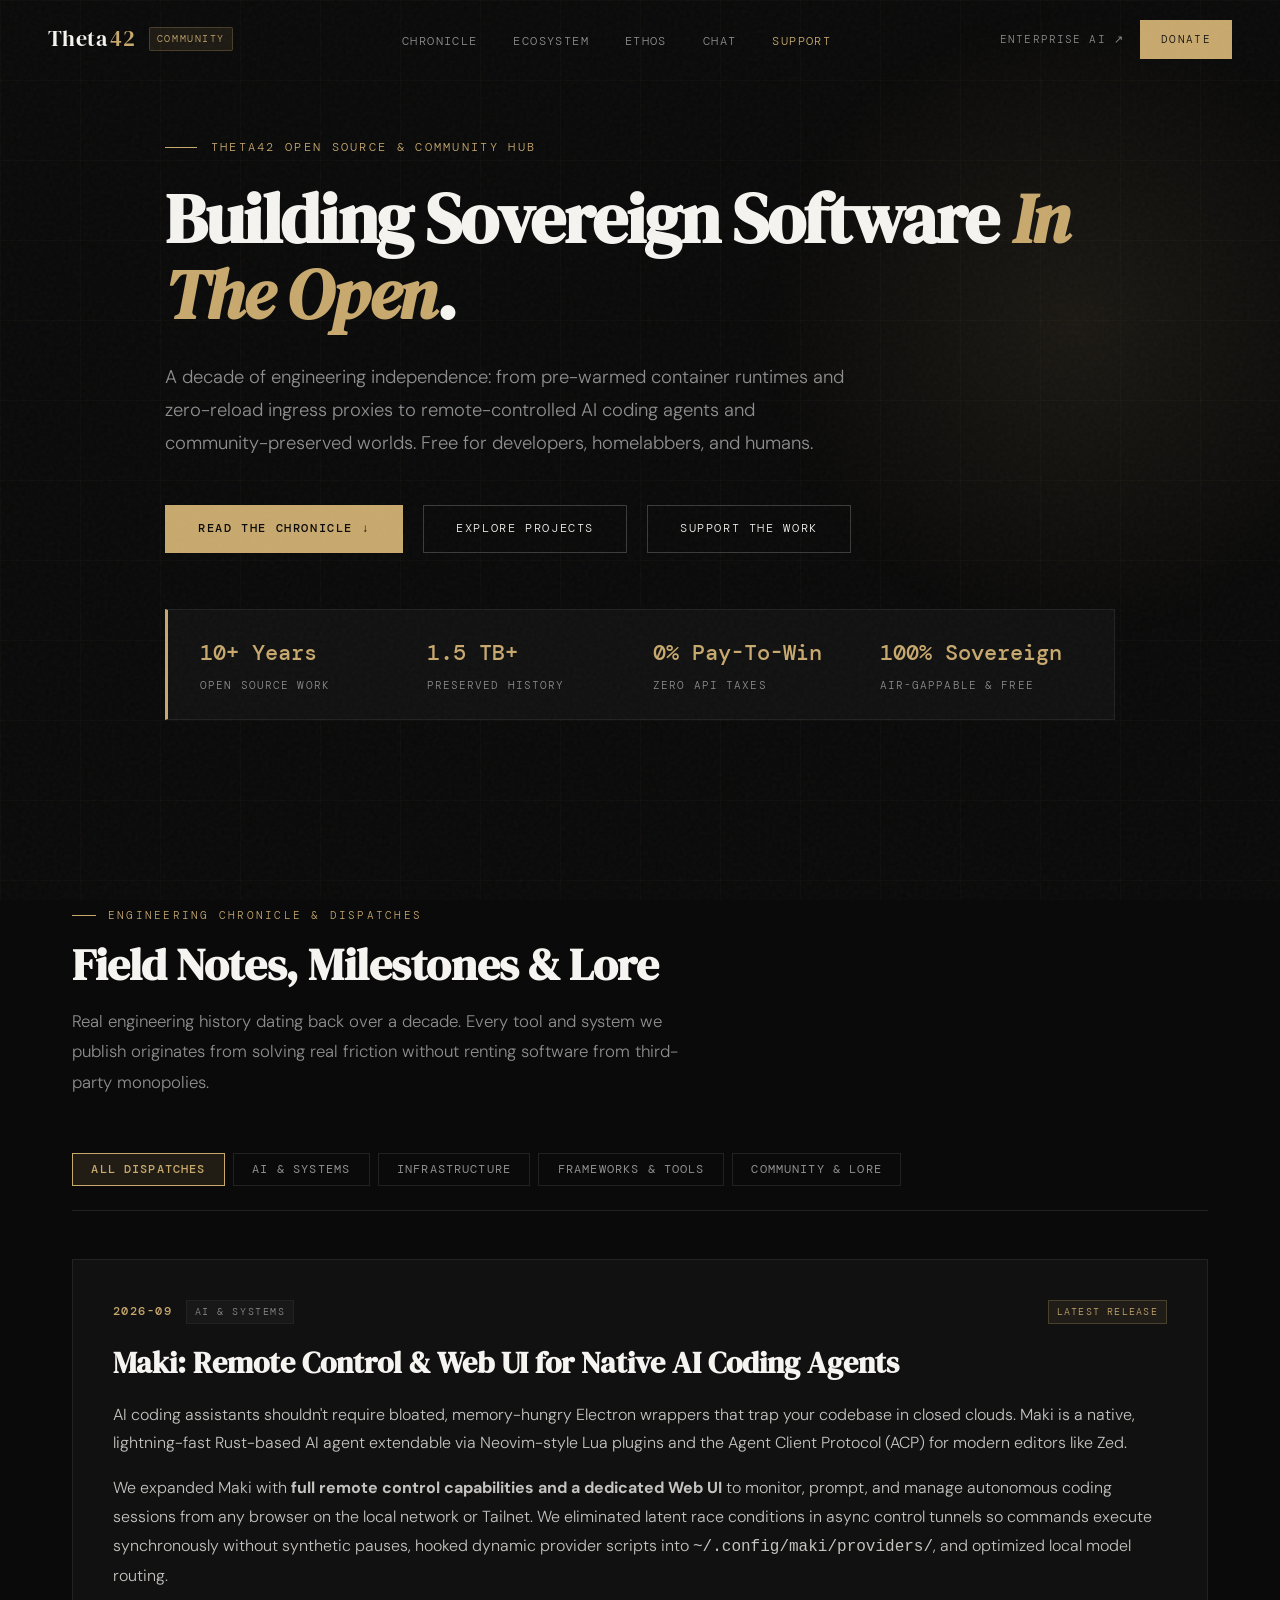
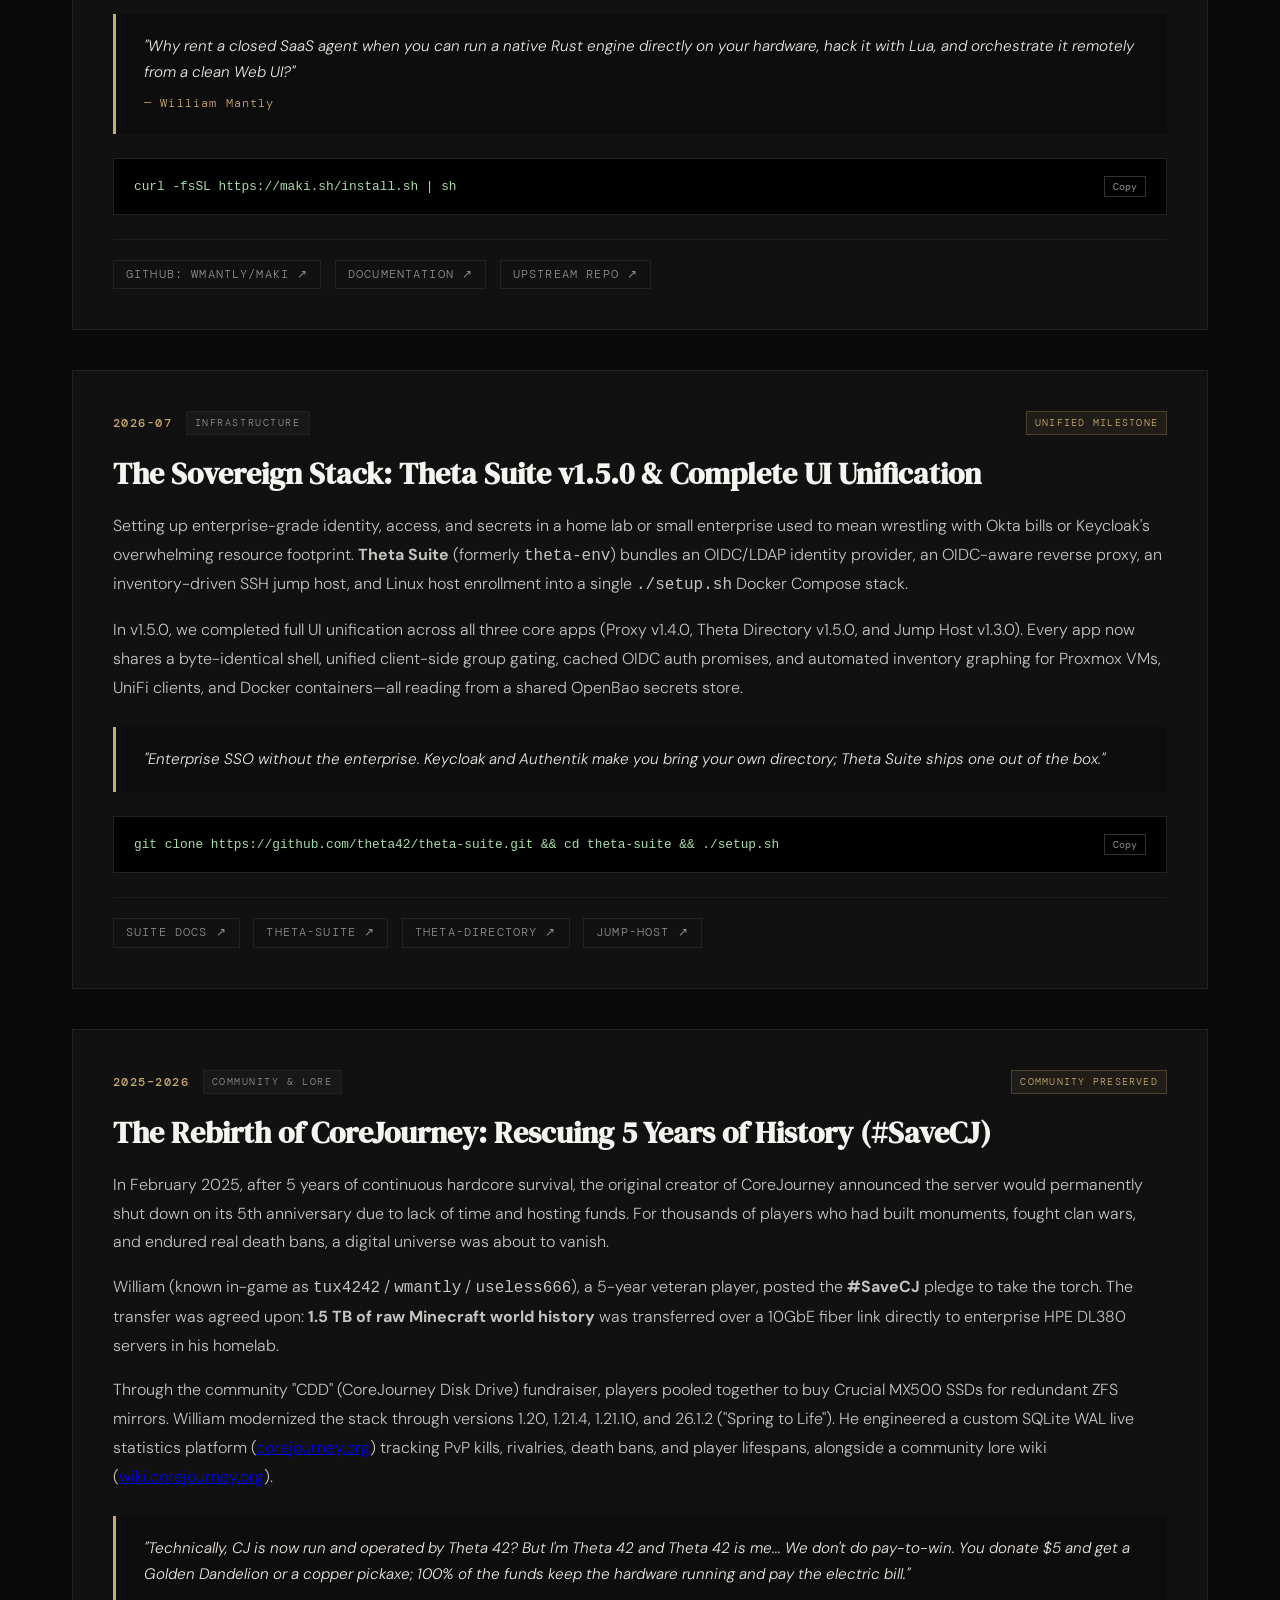
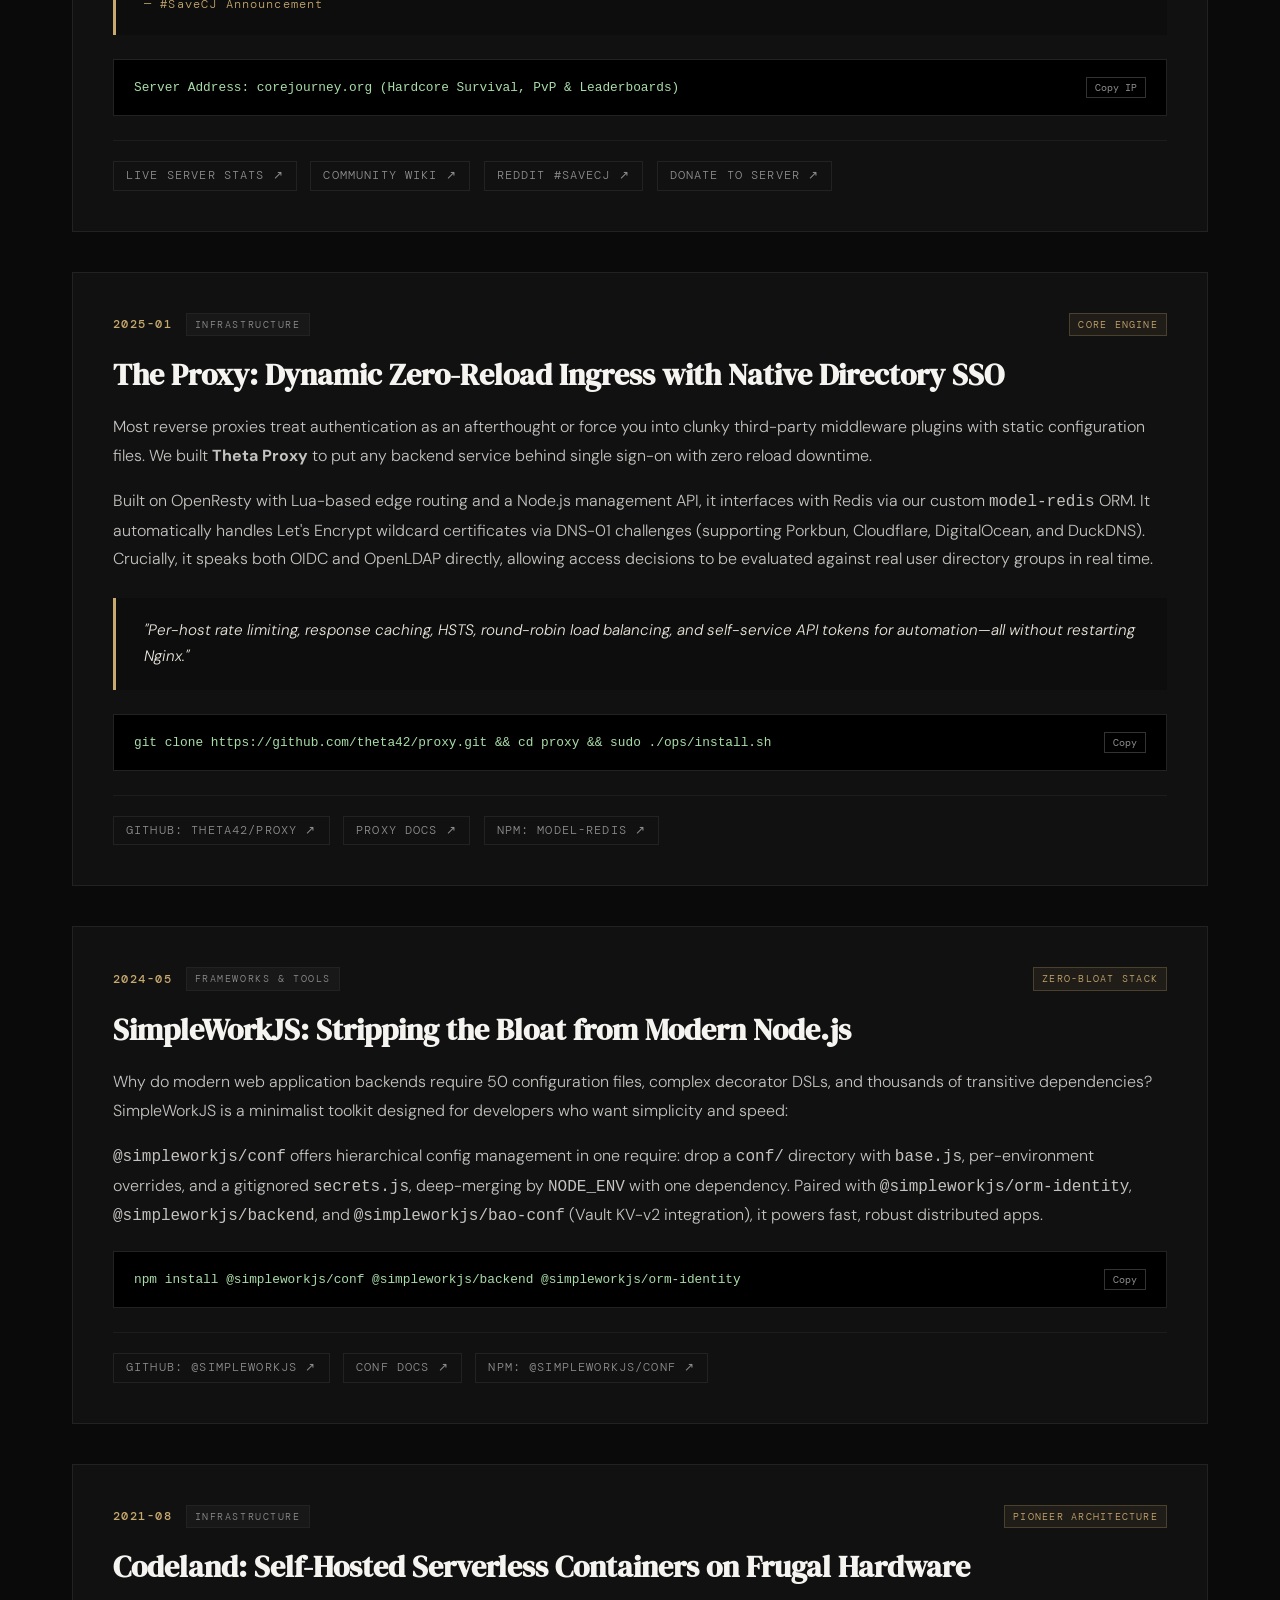
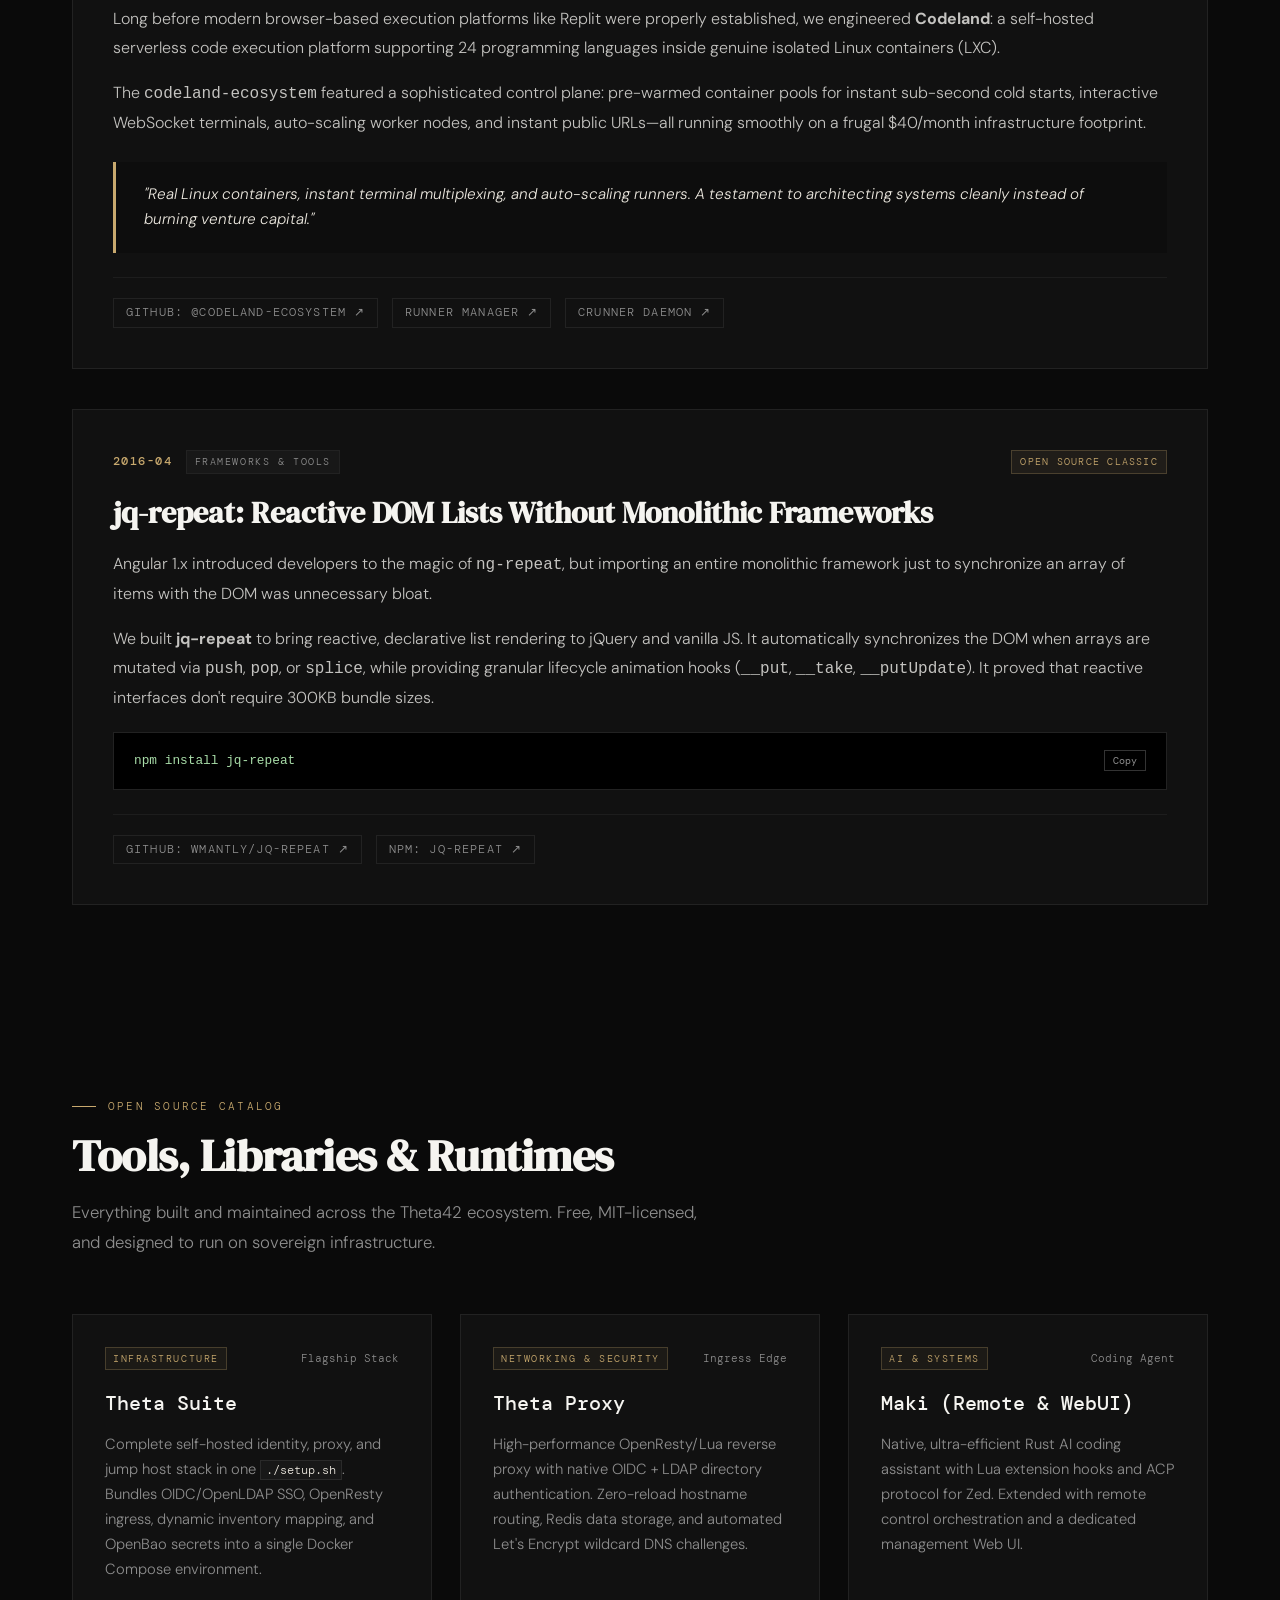
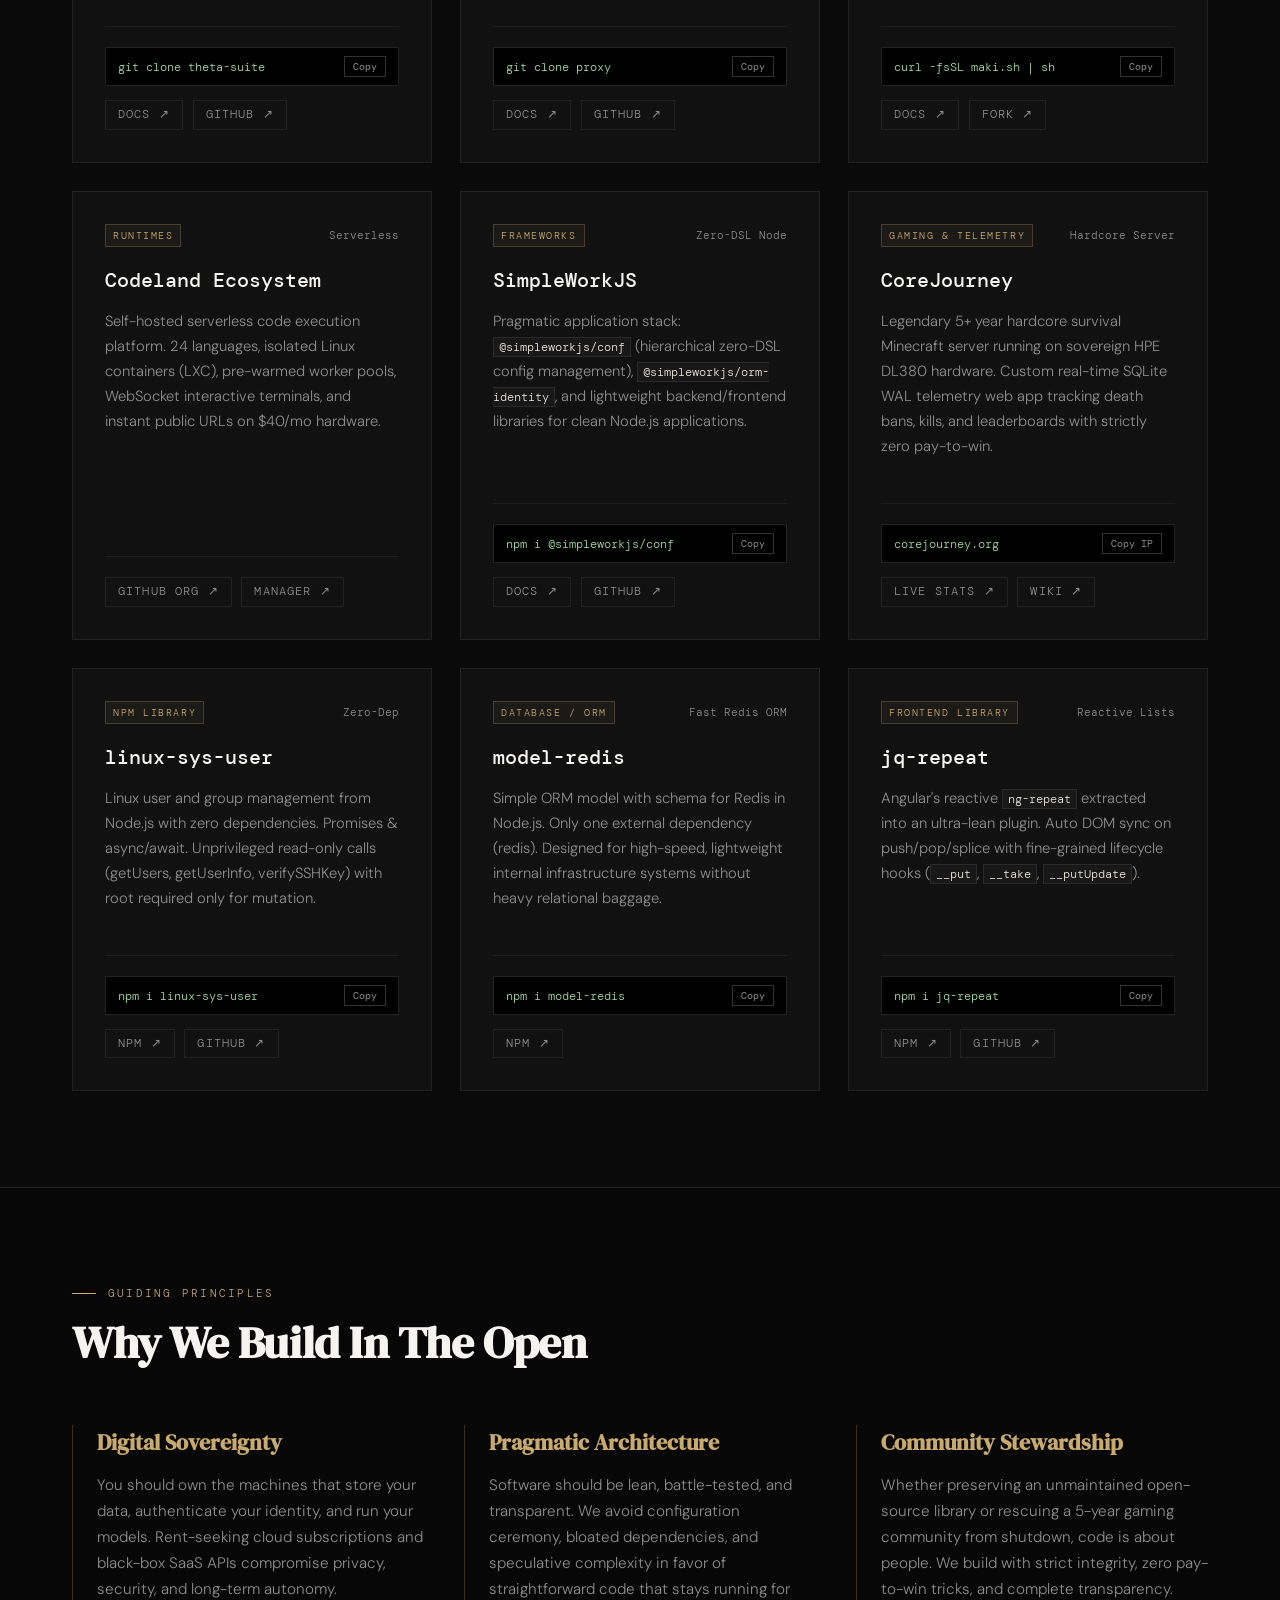
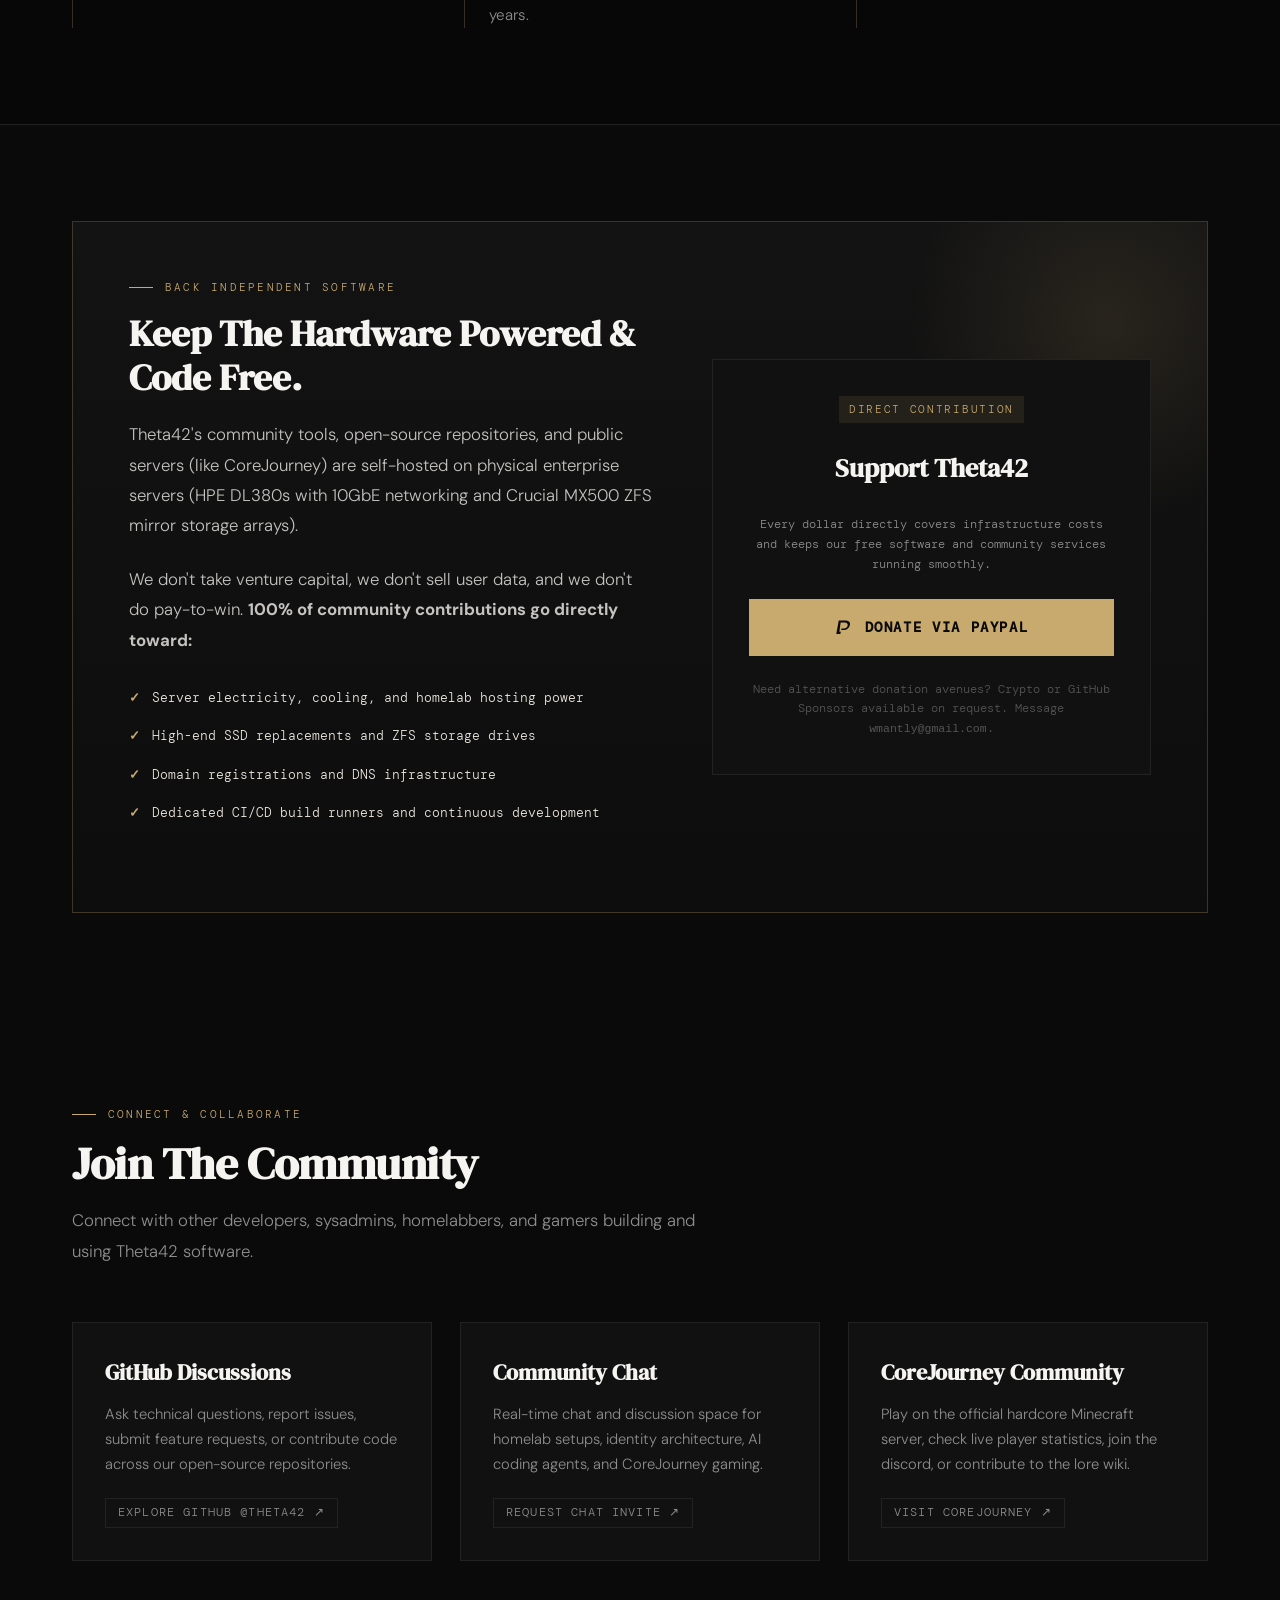
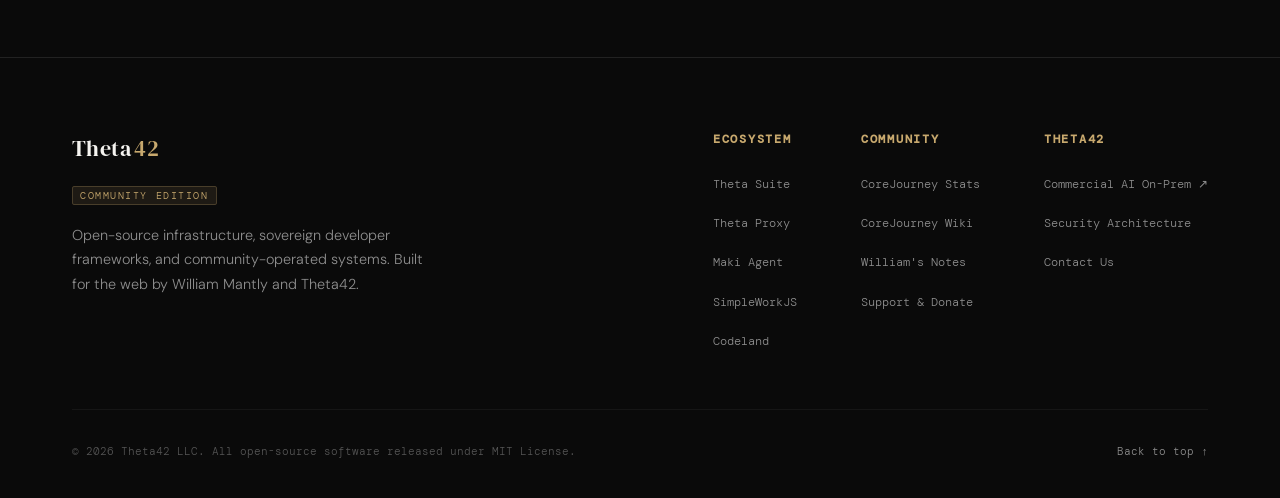
==== index.html @ de5cbc38 "feat: add analytics tracking script" ====
<!DOCTYPE html>
<html lang="en">
<head>
  <meta charset="UTF-8">
  <meta name="viewport" content="width=device-width, initial-scale=1.0">
  <title>Theta42 Community — Open Source, Free Software & Chronicle</title>
  <meta name="description" content="Theta42 community hub, open-source software showcase, engineering chronicle, and free tools. Explore Maki, Theta Suite, Proxy, SimpleWorkJS, Codeland, and CoreJourney.">
  
  <!-- Open Graph -->
  <meta property="og:type" content="website">
  <meta property="og:site_name" content="Theta42 Community">
  <meta property="og:title" content="Theta42 Community — Sovereign Software in the Open">
  <meta property="og:description" content="A decade of engineering independence: from pre-warmed container runtimes and zero-reload ingress proxies to remote-controlled AI coding agents and community-preserved worlds.">
  <meta property="og:url" content="https://community.theta42.com/">
  <meta property="og:image" content="https://theta42.com/og-image.png">

  <!-- Twitter -->
  <meta name="twitter:card" content="summary_large_image">
  <meta name="twitter:title" content="Theta42 Community — Sovereign Software in the Open">
  <meta name="twitter:description" content="A decade of open-source tools, infrastructure releases, and community chronicles.">
  <meta name="twitter:image" content="https://theta42.com/og-image.png">

  <link rel="icon" type="image/svg+xml" href="favicon.svg">
  <link rel="stylesheet" href="style.css">
  <script defer src="https://tracking.718it.biz/script.js" data-website-id="3a2d8bc3-c177-4af6-aa85-5c65c37516a3"></script>
</head>
<body>
  <div class="grid-bg"></div>

  <!-- NAVIGATION -->
  <nav>
    <a href="#" class="nav-brand-wrap">
      <div class="nav-logo">Theta<span>42</span></div>
      <span class="nav-badge">Community</span>
    </a>

    <ul class="nav-links">
      <li><a href="#chronicle">Chronicle</a></li>
      <li><a href="#projects">Ecosystem</a></li>
      <li><a href="#ethos">Ethos</a></li>
      <li><a href="#community">Chat</a></li>
      <li><a href="#donate" class="active">Support</a></li>
    </ul>

    <div class="nav-actions">
      <a href="https://theta42.com/" target="_blank" rel="noopener" class="nav-external">
        Enterprise AI ↗
      </a>
      <a href="#donate" class="nav-cta">Donate</a>
    </div>

    <button class="mobile-toggle" aria-label="Toggle navigation">
      <svg width="24" height="24" viewBox="0 0 24 24" fill="none" stroke="currentColor" stroke-width="2">
        <line x1="3" y1="12" x2="21" y2="12"></line>
        <line x1="3" y1="6" x2="21" y2="6"></line>
        <line x1="3" y1="18" x2="21" y2="18"></line>
      </svg>
    </button>
  </nav>

  <!-- HERO SECTION -->
  <header id="hero">
    <div class="hero-glow"></div>
    <div class="container">
      <div class="hero-eyebrow">Theta42 Open Source & Community Hub</div>
      <h1>Building Sovereign Software <em>In The Open</em>.</h1>
      <p class="hero-sub">
        A decade of engineering independence: from pre-warmed container runtimes and zero-reload ingress proxies to remote-controlled AI coding agents and community-preserved worlds. Free for developers, homelabbers, and humans.
      </p>

      <div class="btn-group">
        <a href="#chronicle" class="btn btn-primary">Read The Chronicle ↓</a>
        <a href="#projects" class="btn btn-ghost">Explore Projects</a>
        <a href="#donate" class="btn btn-ghost">Support The Work</a>
      </div>

      <div class="stats-strip">
        <div class="stat-item">
          <div class="stat-num">10+ Years</div>
          <div class="stat-label">Open Source Work</div>
        </div>
        <div class="stat-item">
          <div class="stat-num">1.5 TB+</div>
          <div class="stat-label">Preserved History</div>
        </div>
        <div class="stat-item">
          <div class="stat-num">0% Pay-To-Win</div>
          <div class="stat-label">Zero API Taxes</div>
        </div>
        <div class="stat-item">
          <div class="stat-num">100% Sovereign</div>
          <div class="stat-label">Air-Gappable & Free</div>
        </div>
      </div>
    </div>
  </header>

  <!-- THE CHRONICLE / MINI BLOG -->
  <section id="chronicle">
    <div class="container">
      <div class="section-header">
        <div class="section-eyebrow">Engineering Chronicle & Dispatches</div>
        <h2>Field Notes, Milestones & Lore</h2>
        <p class="section-desc">
          Real engineering history dating back over a decade. Every tool and system we publish originates from solving real friction without renting software from third-party monopolies.
        </p>
      </div>

      <!-- Filter Bar -->
      <div class="filter-bar">
        <button class="filter-btn active" data-filter="all">All Dispatches</button>
        <button class="filter-btn" data-filter="ai">AI & Systems</button>
        <button class="filter-btn" data-filter="infra">Infrastructure</button>
        <button class="filter-btn" data-filter="frameworks">Frameworks & Tools</button>
        <button class="filter-btn" data-filter="community">Community & Lore</button>
      </div>

      <!-- Chronicle Stream -->
      <div class="chronicle-stream">

        <!-- 2026: Maki Remote Control & Web UI -->
        <article class="chronicle-card" data-category="ai">
          <div class="chronicle-meta">
            <div class="chronicle-date-wrap">
              <span class="chronicle-date">2026-09</span>
              <span class="chronicle-category">AI & Systems</span>
            </div>
            <span class="chronicle-badge">Latest Release</span>
          </div>
          <h3 class="chronicle-title">
            <a href="https://github.com/wmantly/maki" target="_blank" rel="noopener">
              Maki: Remote Control & Web UI for Native AI Coding Agents
            </a>
          </h3>
          <div class="chronicle-body">
            <p>
              AI coding assistants shouldn't require bloated, memory-hungry Electron wrappers that trap your codebase in closed clouds. Maki is a native, lightning-fast Rust-based AI agent extendable via Neovim-style Lua plugins and the Agent Client Protocol (ACP) for modern editors like Zed.
            </p>
            <p>
              We expanded Maki with <strong>full remote control capabilities and a dedicated Web UI</strong> to monitor, prompt, and manage autonomous coding sessions from any browser on the local network or Tailnet. We eliminated latent race conditions in async control tunnels so commands execute synchronously without synthetic pauses, hooked dynamic provider scripts into <code>~/.config/maki/providers/</code>, and optimized local model routing.
            </p>
            <div class="chronicle-quote">
              "Why rent a closed SaaS agent when you can run a native Rust engine directly on your hardware, hack it with Lua, and orchestrate it remotely from a clean Web UI?"
              <span class="chronicle-quote-author">— William Mantly</span>
            </div>
            <div class="chronicle-code">
              <code>curl -fsSL https://maki.sh/install.sh | sh</code>
              <button class="copy-btn" data-copy="curl -fsSL https://maki.sh/install.sh | sh">Copy</button>
            </div>
          </div>
          <div class="chronicle-links">
            <a href="https://github.com/wmantly/maki" target="_blank" rel="noopener" class="link-tag">GitHub: wmantly/maki ↗</a>
            <a href="https://maki.sh/docs" target="_blank" rel="noopener" class="link-tag">Documentation ↗</a>
            <a href="https://github.com/tontinton/maki" target="_blank" rel="noopener" class="link-tag">Upstream Repo ↗</a>
          </div>
        </article>

        <!-- 2026: Theta Suite v1.5.0 & UI Unification -->
        <article class="chronicle-card" data-category="infra">
          <div class="chronicle-meta">
            <div class="chronicle-date-wrap">
              <span class="chronicle-date">2026-07</span>
              <span class="chronicle-category">Infrastructure</span>
            </div>
            <span class="chronicle-badge">Unified Milestone</span>
          </div>
          <h3 class="chronicle-title">
            <a href="https://theta42.github.io/theta-suite/" target="_blank" rel="noopener">
              The Sovereign Stack: Theta Suite v1.5.0 & Complete UI Unification
            </a>
          </h3>
          <div class="chronicle-body">
            <p>
              Setting up enterprise-grade identity, access, and secrets in a home lab or small enterprise used to mean wrestling with Okta bills or Keycloak's overwhelming resource footprint. <strong>Theta Suite</strong> (formerly <code>theta-env</code>) bundles an OIDC/LDAP identity provider, an OIDC-aware reverse proxy, an inventory-driven SSH jump host, and Linux host enrollment into a single <code>./setup.sh</code> Docker Compose stack.
            </p>
            <p>
              In v1.5.0, we completed full UI unification across all three core apps (Proxy v1.4.0, Theta Directory v1.5.0, and Jump Host v1.3.0). Every app now shares a byte-identical shell, unified client-side group gating, cached OIDC auth promises, and automated inventory graphing for Proxmox VMs, UniFi clients, and Docker containers—all reading from a shared OpenBao secrets store.
            </p>
            <div class="chronicle-quote">
              "Enterprise SSO without the enterprise. Keycloak and Authentik make you bring your own directory; Theta Suite ships one out of the box."
            </div>
            <div class="chronicle-code">
              <code>git clone https://github.com/theta42/theta-suite.git &amp;&amp; cd theta-suite &amp;&amp; ./setup.sh</code>
              <button class="copy-btn" data-copy="git clone https://github.com/theta42/theta-suite.git && cd theta-suite && ./setup.sh">Copy</button>
            </div>
          </div>
          <div class="chronicle-links">
            <a href="https://theta42.github.io/theta-suite/" target="_blank" rel="noopener" class="link-tag">Suite Docs ↗</a>
            <a href="https://github.com/theta42/theta-suite" target="_blank" rel="noopener" class="link-tag">theta-suite ↗</a>
            <a href="https://github.com/theta42/theta-directory" target="_blank" rel="noopener" class="link-tag">theta-directory ↗</a>
            <a href="https://github.com/theta42/jump-host" target="_blank" rel="noopener" class="link-tag">jump-host ↗</a>
          </div>
        </article>

        <!-- 2025: CoreJourney & #SaveCJ -->
        <article class="chronicle-card" data-category="community">
          <div class="chronicle-meta">
            <div class="chronicle-date-wrap">
              <span class="chronicle-date">2025–2026</span>
              <span class="chronicle-category">Community & Lore</span>
            </div>
            <span class="chronicle-badge">Community Preserved</span>
          </div>
          <h3 class="chronicle-title">
            <a href="https://corejourney.org" target="_blank" rel="noopener">
              The Rebirth of CoreJourney: Rescuing 5 Years of History (#SaveCJ)
            </a>
          </h3>
          <div class="chronicle-body">
            <p>
              In February 2025, after 5 years of continuous hardcore survival, the original creator of CoreJourney announced the server would permanently shut down on its 5th anniversary due to lack of time and hosting funds. For thousands of players who had built monuments, fought clan wars, and endured real death bans, a digital universe was about to vanish.
            </p>
            <p>
              William (known in-game as <code>tux4242</code> / <code>wmantly</code> / <code>useless666</code>), a 5-year veteran player, posted the <strong>#SaveCJ</strong> pledge to take the torch. The transfer was agreed upon: <strong>1.5 TB of raw Minecraft world history</strong> was transferred over a 10GbE fiber link directly to enterprise HPE DL380 servers in his homelab.
            </p>
            <p>
              Through the community "CDD" (CoreJourney Disk Drive) fundraiser, players pooled together to buy Crucial MX500 SSDs for redundant ZFS mirrors. William modernized the stack through versions 1.20, 1.21.4, 1.21.10, and 26.1.2 ("Spring to Life"). He engineered a custom SQLite WAL live statistics platform (<a href="https://corejourney.org" target="_blank" rel="noopener">corejourney.org</a>) tracking PvP kills, rivalries, death bans, and player lifespans, alongside a community lore wiki (<a href="https://wiki.corejourney.org" target="_blank" rel="noopener">wiki.corejourney.org</a>).
            </p>
            <div class="chronicle-quote">
              "Technically, CJ is now run and operated by Theta 42? But I'm Theta 42 and Theta 42 is me... We don't do pay-to-win. You donate $5 and get a Golden Dandelion or a copper pickaxe; 100% of the funds keep the hardware running and pay the electric bill."
              <span class="chronicle-quote-author">— #SaveCJ Announcement</span>
            </div>
            <div class="chronicle-code">
              <code>Server Address: corejourney.org (Hardcore Survival, PvP &amp; Leaderboards)</code>
              <button class="copy-btn" data-copy="corejourney.org">Copy IP</button>
            </div>
          </div>
          <div class="chronicle-links">
            <a href="https://corejourney.org" target="_blank" rel="noopener" class="link-tag">Live Server Stats ↗</a>
            <a href="https://wiki.corejourney.org" target="_blank" rel="noopener" class="link-tag">Community Wiki ↗</a>
            <a href="https://www.reddit.com/r/corejourney/comments/1iwcb8o/savecj/" target="_blank" rel="noopener" class="link-tag">Reddit #SaveCJ ↗</a>
            <a href="#donate" class="link-tag">Donate to Server ↗</a>
          </div>
        </article>

        <!-- 2025: The Proxy -->
        <article class="chronicle-card" data-category="infra">
          <div class="chronicle-meta">
            <div class="chronicle-date-wrap">
              <span class="chronicle-date">2025-01</span>
              <span class="chronicle-category">Infrastructure</span>
            </div>
            <span class="chronicle-badge">Core Engine</span>
          </div>
          <h3 class="chronicle-title">
            <a href="https://github.com/theta42/proxy" target="_blank" rel="noopener">
              The Proxy: Dynamic Zero-Reload Ingress with Native Directory SSO
            </a>
          </h3>
          <div class="chronicle-body">
            <p>
              Most reverse proxies treat authentication as an afterthought or force you into clunky third-party middleware plugins with static configuration files. We built <strong>Theta Proxy</strong> to put any backend service behind single sign-on with zero reload downtime.
            </p>
            <p>
              Built on OpenResty with Lua-based edge routing and a Node.js management API, it interfaces with Redis via our custom <code>model-redis</code> ORM. It automatically handles Let's Encrypt wildcard certificates via DNS-01 challenges (supporting Porkbun, Cloudflare, DigitalOcean, and DuckDNS). Crucially, it speaks both OIDC and OpenLDAP directly, allowing access decisions to be evaluated against real user directory groups in real time.
            </p>
            <div class="chronicle-quote">
              "Per-host rate limiting, response caching, HSTS, round-robin load balancing, and self-service API tokens for automation—all without restarting Nginx."
            </div>
            <div class="chronicle-code">
              <code>git clone https://github.com/theta42/proxy.git &amp;&amp; cd proxy &amp;&amp; sudo ./ops/install.sh</code>
              <button class="copy-btn" data-copy="git clone https://github.com/theta42/proxy.git && cd proxy && sudo ./ops/install.sh">Copy</button>
            </div>
          </div>
          <div class="chronicle-links">
            <a href="https://github.com/theta42/proxy" target="_blank" rel="noopener" class="link-tag">GitHub: theta42/proxy ↗</a>
            <a href="https://theta42.github.io/proxy/" target="_blank" rel="noopener" class="link-tag">Proxy Docs ↗</a>
            <a href="https://www.npmjs.com/package/model-redis" target="_blank" rel="noopener" class="link-tag">NPM: model-redis ↗</a>
          </div>
        </article>

        <!-- 2024: SimpleWorkJS -->
        <article class="chronicle-card" data-category="frameworks">
          <div class="chronicle-meta">
            <div class="chronicle-date-wrap">
              <span class="chronicle-date">2024-05</span>
              <span class="chronicle-category">Frameworks & Tools</span>
            </div>
            <span class="chronicle-badge">Zero-Bloat Stack</span>
          </div>
          <h3 class="chronicle-title">
            <a href="https://github.com/simpleworkjs" target="_blank" rel="noopener">
              SimpleWorkJS: Stripping the Bloat from Modern Node.js
            </a>
          </h3>
          <div class="chronicle-body">
            <p>
              Why do modern web application backends require 50 configuration files, complex decorator DSLs, and thousands of transitive dependencies? SimpleWorkJS is a minimalist toolkit designed for developers who want simplicity and speed:
            </p>
            <p>
              <code>@simpleworkjs/conf</code> offers hierarchical config management in one require: drop a <code>conf/</code> directory with <code>base.js</code>, per-environment overrides, and a gitignored <code>secrets.js</code>, deep-merging by <code>NODE_ENV</code> with one dependency. Paired with <code>@simpleworkjs/orm-identity</code>, <code>@simpleworkjs/backend</code>, and <code>@simpleworkjs/bao-conf</code> (Vault KV-v2 integration), it powers fast, robust distributed apps.
            </p>
            <div class="chronicle-code">
              <code>npm install @simpleworkjs/conf @simpleworkjs/backend @simpleworkjs/orm-identity</code>
              <button class="copy-btn" data-copy="npm install @simpleworkjs/conf @simpleworkjs/backend @simpleworkjs/orm-identity">Copy</button>
            </div>
          </div>
          <div class="chronicle-links">
            <a href="https://github.com/simpleworkjs" target="_blank" rel="noopener" class="link-tag">GitHub: @simpleworkjs ↗</a>
            <a href="https://simpleworkjs.github.io/conf/" target="_blank" rel="noopener" class="link-tag">Conf Docs ↗</a>
            <a href="https://www.npmjs.com/package/@simpleworkjs/conf" target="_blank" rel="noopener" class="link-tag">NPM: @simpleworkjs/conf ↗</a>
          </div>
        </article>

        <!-- 2021: Codeland Ecosystem -->
        <article class="chronicle-card" data-category="infra">
          <div class="chronicle-meta">
            <div class="chronicle-date-wrap">
              <span class="chronicle-date">2021-08</span>
              <span class="chronicle-category">Infrastructure</span>
            </div>
            <span class="chronicle-badge">Pioneer Architecture</span>
          </div>
          <h3 class="chronicle-title">
            <a href="https://github.com/codeland-ecosystem" target="_blank" rel="noopener">
              Codeland: Self-Hosted Serverless Containers on Frugal Hardware
            </a>
          </h3>
          <div class="chronicle-body">
            <p>
              Long before modern browser-based execution platforms like Replit were properly established, we engineered <strong>Codeland</strong>: a self-hosted serverless code execution platform supporting 24 programming languages inside genuine isolated Linux containers (LXC).
            </p>
            <p>
              The <code>codeland-ecosystem</code> featured a sophisticated control plane: pre-warmed container pools for instant sub-second cold starts, interactive WebSocket terminals, auto-scaling worker nodes, and instant public URLs—all running smoothly on a frugal $40/month infrastructure footprint.
            </p>
            <div class="chronicle-quote">
              "Real Linux containers, instant terminal multiplexing, and auto-scaling runners. A testament to architecting systems cleanly instead of burning venture capital."
            </div>
          </div>
          <div class="chronicle-links">
            <a href="https://github.com/codeland-ecosystem" target="_blank" rel="noopener" class="link-tag">GitHub: @codeland-ecosystem ↗</a>
            <a href="https://github.com/codeland-ecosystem/manager" target="_blank" rel="noopener" class="link-tag">Runner Manager ↗</a>
            <a href="https://github.com/codeland-ecosystem/crunner" target="_blank" rel="noopener" class="link-tag">CRunner Daemon ↗</a>
          </div>
        </article>

        <!-- 2016: jq-repeat -->
        <article class="chronicle-card" data-category="frameworks">
          <div class="chronicle-meta">
            <div class="chronicle-date-wrap">
              <span class="chronicle-date">2016-04</span>
              <span class="chronicle-category">Frameworks & Tools</span>
            </div>
            <span class="chronicle-badge">Open Source Classic</span>
          </div>
          <h3 class="chronicle-title">
            <a href="https://github.com/wmantly/jq-repeat" target="_blank" rel="noopener">
              jq-repeat: Reactive DOM Lists Without Monolithic Frameworks
            </a>
          </h3>
          <div class="chronicle-body">
            <p>
              Angular 1.x introduced developers to the magic of <code>ng-repeat</code>, but importing an entire monolithic framework just to synchronize an array of items with the DOM was unnecessary bloat.
            </p>
            <p>
              We built <strong>jq-repeat</strong> to bring reactive, declarative list rendering to jQuery and vanilla JS. It automatically synchronizes the DOM when arrays are mutated via <code>push</code>, <code>pop</code>, or <code>splice</code>, while providing granular lifecycle animation hooks (<code>__put</code>, <code>__take</code>, <code>__putUpdate</code>). It proved that reactive interfaces don't require 300KB bundle sizes.
            </p>
            <div class="chronicle-code">
              <code>npm install jq-repeat</code>
              <button class="copy-btn" data-copy="npm install jq-repeat">Copy</button>
            </div>
          </div>
          <div class="chronicle-links">
            <a href="https://github.com/wmantly/jq-repeat" target="_blank" rel="noopener" class="link-tag">GitHub: wmantly/jq-repeat ↗</a>
            <a href="https://www.npmjs.com/package/jq-repeat" target="_blank" rel="noopener" class="link-tag">NPM: jq-repeat ↗</a>
          </div>
        </article>

      </div>
    </div>
  </section>

  <!-- PROJECTS DIRECTORY -->
  <section id="projects">
    <div class="container">
      <div class="section-header">
        <div class="section-eyebrow">Open Source Catalog</div>
        <h2>Tools, Libraries & Runtimes</h2>
        <p class="section-desc">
          Everything built and maintained across the Theta42 ecosystem. Free, MIT-licensed, and designed to run on sovereign infrastructure.
        </p>
      </div>

      <div class="projects-grid">

        <!-- Theta Suite -->
        <div class="project-card">
          <div class="project-top">
            <div class="project-tag-strip">
              <span class="project-cat">Infrastructure</span>
              <span class="project-stars">Flagship Stack</span>
            </div>
            <h4 class="project-name">
              <a href="https://github.com/theta42/theta-suite" target="_blank" rel="noopener">Theta Suite</a>
            </h4>
            <p class="project-desc">
              Complete self-hosted identity, proxy, and jump host stack in one <code>./setup.sh</code>. Bundles OIDC/OpenLDAP SSO, OpenResty ingress, dynamic inventory mapping, and OpenBao secrets into a single Docker Compose environment.
            </p>
          </div>
          <div class="project-bottom">
            <div class="project-cmd">
              <span>git clone theta-suite</span>
              <button class="copy-btn" data-copy="git clone https://github.com/theta42/theta-suite.git">Copy</button>
            </div>
            <div class="project-actions">
              <a href="https://theta42.github.io/theta-suite/" target="_blank" rel="noopener" class="link-tag">Docs ↗</a>
              <a href="https://github.com/theta42/theta-suite" target="_blank" rel="noopener" class="link-tag">GitHub ↗</a>
            </div>
          </div>
        </div>

        <!-- The Proxy -->
        <div class="project-card">
          <div class="project-top">
            <div class="project-tag-strip">
              <span class="project-cat">Networking & Security</span>
              <span class="project-stars">Ingress Edge</span>
            </div>
            <h4 class="project-name">
              <a href="https://github.com/theta42/proxy" target="_blank" rel="noopener">Theta Proxy</a>
            </h4>
            <p class="project-desc">
              High-performance OpenResty/Lua reverse proxy with native OIDC + LDAP directory authentication. Zero-reload hostname routing, Redis data storage, and automated Let's Encrypt wildcard DNS challenges.
            </p>
          </div>
          <div class="project-bottom">
            <div class="project-cmd">
              <span>git clone proxy</span>
              <button class="copy-btn" data-copy="git clone https://github.com/theta42/proxy.git">Copy</button>
            </div>
            <div class="project-actions">
              <a href="https://theta42.github.io/proxy/" target="_blank" rel="noopener" class="link-tag">Docs ↗</a>
              <a href="https://github.com/theta42/proxy" target="_blank" rel="noopener" class="link-tag">GitHub ↗</a>
            </div>
          </div>
        </div>

        <!-- Maki -->
        <div class="project-card">
          <div class="project-top">
            <div class="project-tag-strip">
              <span class="project-cat">AI & Systems</span>
              <span class="project-stars">Coding Agent</span>
            </div>
            <h4 class="project-name">
              <a href="https://github.com/wmantly/maki" target="_blank" rel="noopener">Maki (Remote & WebUI)</a>
            </h4>
            <p class="project-desc">
              Native, ultra-efficient Rust AI coding assistant with Lua extension hooks and ACP protocol for Zed. Extended with remote control orchestration and a dedicated management Web UI.
            </p>
          </div>
          <div class="project-bottom">
            <div class="project-cmd">
              <span>curl -fsSL maki.sh | sh</span>
              <button class="copy-btn" data-copy="curl -fsSL https://maki.sh/install.sh | sh">Copy</button>
            </div>
            <div class="project-actions">
              <a href="https://maki.sh/docs" target="_blank" rel="noopener" class="link-tag">Docs ↗</a>
              <a href="https://github.com/wmantly/maki" target="_blank" rel="noopener" class="link-tag">Fork ↗</a>
            </div>
          </div>
        </div>

        <!-- Codeland -->
        <div class="project-card">
          <div class="project-top">
            <div class="project-tag-strip">
              <span class="project-cat">Runtimes</span>
              <span class="project-stars">Serverless</span>
            </div>
            <h4 class="project-name">
              <a href="https://github.com/codeland-ecosystem" target="_blank" rel="noopener">Codeland Ecosystem</a>
            </h4>
            <p class="project-desc">
              Self-hosted serverless code execution platform. 24 languages, isolated Linux containers (LXC), pre-warmed worker pools, WebSocket interactive terminals, and instant public URLs on $40/mo hardware.
            </p>
          </div>
          <div class="project-bottom">
            <div class="project-actions">
              <a href="https://github.com/codeland-ecosystem" target="_blank" rel="noopener" class="link-tag">GitHub Org ↗</a>
              <a href="https://github.com/codeland-ecosystem/manager" target="_blank" rel="noopener" class="link-tag">Manager ↗</a>
            </div>
          </div>
        </div>

        <!-- SimpleWorkJS -->
        <div class="project-card">
          <div class="project-top">
            <div class="project-tag-strip">
              <span class="project-cat">Frameworks</span>
              <span class="project-stars">Zero-DSL Node</span>
            </div>
            <h4 class="project-name">
              <a href="https://github.com/simpleworkjs" target="_blank" rel="noopener">SimpleWorkJS</a>
            </h4>
            <p class="project-desc">
              Pragmatic application stack: <code>@simpleworkjs/conf</code> (hierarchical zero-DSL config management), <code>@simpleworkjs/orm-identity</code>, and lightweight backend/frontend libraries for clean Node.js applications.
            </p>
          </div>
          <div class="project-bottom">
            <div class="project-cmd">
              <span>npm i @simpleworkjs/conf</span>
              <button class="copy-btn" data-copy="npm install @simpleworkjs/conf">Copy</button>
            </div>
            <div class="project-actions">
              <a href="https://simpleworkjs.github.io/conf/" target="_blank" rel="noopener" class="link-tag">Docs ↗</a>
              <a href="https://github.com/simpleworkjs" target="_blank" rel="noopener" class="link-tag">GitHub ↗</a>
            </div>
          </div>
        </div>

        <!-- CoreJourney -->
        <div class="project-card">
          <div class="project-top">
            <div class="project-tag-strip">
              <span class="project-cat">Gaming & Telemetry</span>
              <span class="project-stars">Hardcore Server</span>
            </div>
            <h4 class="project-name">
              <a href="https://corejourney.org" target="_blank" rel="noopener">CoreJourney</a>
            </h4>
            <p class="project-desc">
              Legendary 5+ year hardcore survival Minecraft server running on sovereign HPE DL380 hardware. Custom real-time SQLite WAL telemetry web app tracking death bans, kills, and leaderboards with strictly zero pay-to-win.
            </p>
          </div>
          <div class="project-bottom">
            <div class="project-cmd">
              <span>corejourney.org</span>
              <button class="copy-btn" data-copy="corejourney.org">Copy IP</button>
            </div>
            <div class="project-actions">
              <a href="https://corejourney.org" target="_blank" rel="noopener" class="link-tag">Live Stats ↗</a>
              <a href="https://wiki.corejourney.org" target="_blank" rel="noopener" class="link-tag">Wiki ↗</a>
            </div>
          </div>
        </div>

        <!-- linux-sys-user -->
        <div class="project-card">
          <div class="project-top">
            <div class="project-tag-strip">
              <span class="project-cat">NPM Library</span>
              <span class="project-stars">Zero-Dep</span>
            </div>
            <h4 class="project-name">
              <a href="https://www.npmjs.com/package/linux-sys-user" target="_blank" rel="noopener">linux-sys-user</a>
            </h4>
            <p class="project-desc">
              Linux user and group management from Node.js with zero dependencies. Promises &amp; async/await. Unprivileged read-only calls (getUsers, getUserInfo, verifySSHKey) with root required only for mutation.
            </p>
          </div>
          <div class="project-bottom">
            <div class="project-cmd">
              <span>npm i linux-sys-user</span>
              <button class="copy-btn" data-copy="npm install linux-sys-user">Copy</button>
            </div>
            <div class="project-actions">
              <a href="https://www.npmjs.com/package/linux-sys-user" target="_blank" rel="noopener" class="link-tag">NPM ↗</a>
              <a href="https://github.com/wmantly/linux-user" target="_blank" rel="noopener" class="link-tag">GitHub ↗</a>
            </div>
          </div>
        </div>

        <!-- model-redis -->
        <div class="project-card">
          <div class="project-top">
            <div class="project-tag-strip">
              <span class="project-cat">Database / ORM</span>
              <span class="project-stars">Fast Redis ORM</span>
            </div>
            <h4 class="project-name">
              <a href="https://www.npmjs.com/package/model-redis" target="_blank" rel="noopener">model-redis</a>
            </h4>
            <p class="project-desc">
              Simple ORM model with schema for Redis in Node.js. Only one external dependency (redis). Designed for high-speed, lightweight internal infrastructure systems without heavy relational baggage.
            </p>
          </div>
          <div class="project-bottom">
            <div class="project-cmd">
              <span>npm i model-redis</span>
              <button class="copy-btn" data-copy="npm install model-redis">Copy</button>
            </div>
            <div class="project-actions">
              <a href="https://www.npmjs.com/package/model-redis" target="_blank" rel="noopener" class="link-tag">NPM ↗</a>
            </div>
          </div>
        </div>

        <!-- jq-repeat -->
        <div class="project-card">
          <div class="project-top">
            <div class="project-tag-strip">
              <span class="project-cat">Frontend Library</span>
              <span class="project-stars">Reactive Lists</span>
            </div>
            <h4 class="project-name">
              <a href="https://www.npmjs.com/package/jq-repeat" target="_blank" rel="noopener">jq-repeat</a>
            </h4>
            <p class="project-desc">
              Angular's reactive <code>ng-repeat</code> extracted into an ultra-lean plugin. Auto DOM sync on push/pop/splice with fine-grained lifecycle hooks (<code>__put</code>, <code>__take</code>, <code>__putUpdate</code>).
            </p>
          </div>
          <div class="project-bottom">
            <div class="project-cmd">
              <span>npm i jq-repeat</span>
              <button class="copy-btn" data-copy="npm install jq-repeat">Copy</button>
            </div>
            <div class="project-actions">
              <a href="https://www.npmjs.com/package/jq-repeat" target="_blank" rel="noopener" class="link-tag">NPM ↗</a>
              <a href="https://github.com/wmantly/jq-repeat" target="_blank" rel="noopener" class="link-tag">GitHub ↗</a>
            </div>
          </div>
        </div>

      </div>
    </div>
  </section>

  <!-- THE ETHOS / MANIFESTO -->
  <section id="ethos">
    <div class="container">
      <div class="section-header">
        <div class="section-eyebrow">Guiding Principles</div>
        <h2>Why We Build In The Open</h2>
      </div>

      <div class="ethos-grid">
        <div class="ethos-item">
          <h4>Digital Sovereignty</h4>
          <p>
            You should own the machines that store your data, authenticate your identity, and run your models. Rent-seeking cloud subscriptions and black-box SaaS APIs compromise privacy, security, and long-term autonomy.
          </p>
        </div>

        <div class="ethos-item">
          <h4>Pragmatic Architecture</h4>
          <p>
            Software should be lean, battle-tested, and transparent. We avoid configuration ceremony, bloated dependencies, and speculative complexity in favor of straightforward code that stays running for years.
          </p>
        </div>

        <div class="ethos-item">
          <h4>Community Stewardship</h4>
          <p>
            Whether preserving an unmaintained open-source library or rescuing a 5-year gaming community from shutdown, code is about people. We build with strict integrity, zero pay-to-win tricks, and complete transparency.
          </p>
        </div>
      </div>
    </div>
  </section>

  <!-- DONATIONS / SUPPORT -->
  <section id="donate">
    <div class="container">
      <div class="donate-box">
        <div class="donate-glow"></div>
        <div class="donate-content">
          <div class="donate-text">
            <div class="section-eyebrow">Back Independent Software</div>
            <h3>Keep The Hardware Powered &amp; Code Free.</h3>
            <p>
              Theta42's community tools, open-source repositories, and public servers (like CoreJourney) are self-hosted on physical enterprise servers (HPE DL380s with 10GbE networking and Crucial MX500 ZFS mirror storage arrays).
            </p>
            <p>
              We don't take venture capital, we don't sell user data, and we don't do pay-to-win. <strong>100% of community contributions go directly toward:</strong>
            </p>
            <ul class="donate-reasons">
              <li>Server electricity, cooling, and homelab hosting power</li>
              <li>High-end SSD replacements and ZFS storage drives</li>
              <li>Domain registrations and DNS infrastructure</li>
              <li>Dedicated CI/CD build runners and continuous development</li>
            </ul>
          </div>

          <div class="donate-card">
            <div class="donate-badge">Direct Contribution</div>
            <h4 style="font-family: var(--font-serif); font-size: 1.6rem;">Support Theta42</h4>
            <p class="donate-note">
              Every dollar directly covers infrastructure costs and keeps our free software and community services running smoothly.
            </p>

            <div class="paypal-btn-wrap">
              <!-- PayPal Donation Button Link -->
              <a href="https://www.paypal.com/donate?hosted_button_id=L9BYTWTB2NQTY" target="_blank" rel="noopener" class="paypal-donate-btn">
                <svg width="18" height="18" viewBox="0 0 24 24" fill="currentColor">
                  <path d="M7.076 21.337H2.47a.641.641 0 0 1-.633-.74L4.944 3.72a.641.641 0 0 1 .632-.54h7.525c3.08 0 5.483.744 6.376 2.37.766 1.396.697 3.23-.23 5.454-.925 2.222-2.584 3.774-4.887 4.57-1.127.387-2.434.568-3.876.568H8.38l-1.304 5.195zm1.51-7.25h1.996c2.81 0 5.006-.72 5.864-2.776.732-1.756.634-3.136-.296-4.1-.734-.76-2.072-1.173-3.98-1.173H7.502L5.87 18.28h2.09l.626-4.193z"/>
                </svg>
                Donate via PayPal
              </a>
            </div>

            <div class="donate-alt">
              Need alternative donation avenues? Crypto or GitHub Sponsors available on request. Message <code>wmantly@gmail.com</code>.
            </div>
          </div>
        </div>
      </div>
    </div>
  </section>

  <!-- COMMUNITY & CHAT -->
  <section id="community">
    <div class="container">
      <div class="section-header">
        <div class="section-eyebrow">Connect &amp; Collaborate</div>
        <h2>Join The Community</h2>
        <p class="section-desc">
          Connect with other developers, sysadmins, homelabbers, and gamers building and using Theta42 software.
        </p>
      </div>

      <div class="community-grid">
        <div class="community-card">
          <h4>GitHub Discussions</h4>
          <p>
            Ask technical questions, report issues, submit feature requests, or contribute code across our open-source repositories.
          </p>
          <a href="https://github.com/theta42" target="_blank" rel="noopener" class="link-tag">Explore GitHub @theta42 ↗</a>
        </div>

        <div class="community-card">
          <h4>Community Chat</h4>
          <p>
            Real-time chat and discussion space for homelab setups, identity architecture, AI coding agents, and CoreJourney gaming.
          </p>
          <a href="mailto:info@theta42.com?subject=Community%20Chat%20Invite" class="link-tag">Request Chat Invite ↗</a>
        </div>

        <div class="community-card">
          <h4>CoreJourney Community</h4>
          <p>
            Play on the official hardcore Minecraft server, check live player statistics, join the discord, or contribute to the lore wiki.
          </p>
          <a href="https://corejourney.org" target="_blank" rel="noopener" class="link-tag">Visit CoreJourney ↗</a>
        </div>
      </div>
    </div>
  </section>

  <!-- FOOTER -->
  <footer>
    <div class="container">
      <div class="footer-top">
        <div class="footer-brand">
          <div class="nav-logo" style="margin-bottom: 0.75rem;">Theta<span>42</span></div>
          <span class="nav-badge">Community Edition</span>
          <p class="footer-desc">
            Open-source infrastructure, sovereign developer frameworks, and community-operated systems. Built for the web by William Mantly and Theta42.
          </p>
        </div>

        <div class="footer-cols">
          <div class="footer-col">
            <h5>Ecosystem</h5>
            <ul>
              <li><a href="https://github.com/theta42/theta-suite" target="_blank" rel="noopener">Theta Suite</a></li>
              <li><a href="https://github.com/theta42/proxy" target="_blank" rel="noopener">Theta Proxy</a></li>
              <li><a href="https://github.com/wmantly/maki" target="_blank" rel="noopener">Maki Agent</a></li>
              <li><a href="https://github.com/simpleworkjs" target="_blank" rel="noopener">SimpleWorkJS</a></li>
              <li><a href="https://github.com/codeland-ecosystem" target="_blank" rel="noopener">Codeland</a></li>
            </ul>
          </div>

          <div class="footer-col">
            <h5>Community</h5>
            <ul>
              <li><a href="https://corejourney.org" target="_blank" rel="noopener">CoreJourney Stats</a></li>
              <li><a href="https://wiki.corejourney.org" target="_blank" rel="noopener">CoreJourney Wiki</a></li>
              <li><a href="https://william.mantly.vip/" target="_blank" rel="noopener">William's Notes</a></li>
              <li><a href="#donate">Support &amp; Donate</a></li>
            </ul>
          </div>

          <div class="footer-col">
            <h5>Theta42</h5>
            <ul>
              <li><a href="https://theta42.com/" target="_blank" rel="noopener">Commercial AI On-Prem ↗</a></li>
              <li><a href="https://theta42.com/#security-deep-dive" target="_blank" rel="noopener">Security Architecture</a></li>
              <li><a href="mailto:info@theta42.com">Contact Us</a></li>
            </ul>
          </div>
        </div>
      </div>

      <div class="footer-bottom">
        <div>
          &copy; 2026 Theta42 LLC. All open-source software released under MIT License.
        </div>
        <div>
          <a href="#">Back to top ↑</a>
        </div>
      </div>
    </div>
  </footer>

  <script src="script.js"></script>
</body>
</html>
---- style.css ----
@import url('https://fonts.googleapis.com/css2?family=DM+Mono:ital,wght@0,300;0,400;0,500;1,400&family=DM+Sans:ital,opsz,wght@0,9..40,300;0,9..40,400;0,9..40,500;0,9..40,600;0,9..40,700;1,9..40,300;1,9..40,400&family=DM+Serif+Display:ital@0;1&display=swap');

:root {
  --black: #0a0a0a;
  --bg-darker: #060606;
  --bg-card: #111111;
  --bg-card-hover: #161616;
  --bg-card-inner: #0d0d0d;
  --white: #f5f4f0;
  --cream: #ede9e0;
  --accent: #c8a96e;
  --accent-dim: #8a7050;
  --accent-glow: rgba(200, 169, 110, 0.15);
  --subtle: #8e8e8e;
  --subtle-dim: #555555;
  --border: #222222;
  --border-card: rgba(255, 255, 255, 0.07);
  --rule: rgba(200, 169, 110, 0.25);
  --rule-dim: rgba(200, 169, 110, 0.12);
  --font-serif: 'DM Serif Display', Georgia, serif;
  --font-sans: 'DM Sans', -apple-system, BlinkMacSystemFont, 'Segoe UI', Roboto, sans-serif;
  --font-mono: 'DM Mono', 'JetBrains Mono', monospace;
  --max-w: 1200px;
}

*, *::before, *::after {
  box-sizing: border-box;
  margin: 0;
  padding: 0;
}

html {
  scroll-behavior: smooth;
  -webkit-text-size-adjust: 100%;
}

body {
  background: var(--black);
  color: var(--white);
  font-family: var(--font-sans);
  font-weight: 300;
  line-height: 1.7;
  overflow-x: hidden;
  position: relative;
  min-height: 100vh;
}

/* Subtle SVG Grain Overlay */
body::before {
  content: '';
  position: fixed;
  inset: 0;
  background-image: url("data:image/svg+xml,%3Csvg viewBox='0 0 256 256' xmlns='http://www.w3.org/2000/svg'%3E%3Cfilter id='noise'%3E%3CfeTurbulence type='fractalNoise' baseFrequency='0.9' numOctaves='4' stitchTiles='stitch'/%3E%3C/filter%3E%3Crect width='100%25' height='100%25' filter='url(%23noise)' opacity='1'/%3E%3C/svg%3E");
  opacity: 0.035;
  pointer-events: none;
  z-index: 1000;
}

/* Subtle background grid */
.grid-bg {
  position: fixed;
  inset: 0;
  background-image:
    linear-gradient(rgba(200, 169, 110, 0.03) 1px, transparent 1px),
    linear-gradient(90deg, rgba(200, 169, 110, 0.03) 1px, transparent 1px);
  background-size: 80px 80px;
  pointer-events: none;
  z-index: 0;
}

/* CONTAINER */
.container {
  max-width: var(--max-w);
  margin: 0 auto;
  padding: 0 2rem;
  position: relative;
  z-index: 2;
}

/* NAVIGATION */
nav {
  position: fixed;
  top: 0;
  left: 0;
  right: 0;
  z-index: 500;
  display: flex;
  align-items: center;
  justify-content: space-between;
  padding: 1.25rem 3rem;
  border-bottom: 1px solid transparent;
  transition: all 0.35s ease;
}

nav.scrolled {
  background: rgba(10, 10, 10, 0.92);
  backdrop-filter: blur(14px);
  -webkit-backdrop-filter: blur(14px);
  border-color: var(--rule-dim);
  padding: 0.9rem 3rem;
}

.nav-brand-wrap {
  display: flex;
  align-items: center;
  gap: 0.85rem;
  text-decoration: none;
}

.nav-logo {
  font-family: var(--font-serif);
  font-size: 1.4rem;
  letter-spacing: 0.02em;
  color: var(--white);
  display: flex;
  align-items: center;
  gap: 0.2rem;
}

.nav-logo span {
  color: var(--accent);
}

.nav-badge {
  font-family: var(--font-mono);
  font-size: 0.65rem;
  letter-spacing: 0.15em;
  text-transform: uppercase;
  color: var(--accent);
  background: rgba(200, 169, 110, 0.1);
  border: 1px solid var(--rule);
  padding: 2px 7px;
  border-radius: 2px;
}

.nav-links {
  display: flex;
  gap: 2.25rem;
  list-style: none;
  align-items: center;
}

.nav-links a {
  font-family: var(--font-mono);
  font-size: 0.72rem;
  letter-spacing: 0.12em;
  text-transform: uppercase;
  color: var(--subtle);
  text-decoration: none;
  transition: color 0.2s ease;
}

.nav-links a:hover,
.nav-links a.active {
  color: var(--accent);
}

.nav-actions {
  display: flex;
  align-items: center;
  gap: 1rem;
}

.nav-external {
  font-family: var(--font-mono);
  font-size: 0.7rem;
  letter-spacing: 0.1em;
  text-transform: uppercase;
  color: var(--subtle);
  text-decoration: none;
  transition: color 0.2s;
  display: flex;
  align-items: center;
  gap: 0.35rem;
}

.nav-external:hover {
  color: var(--white);
}

.nav-cta {
  font-family: var(--font-mono);
  font-size: 0.7rem;
  letter-spacing: 0.12em;
  text-transform: uppercase;
  padding: 0.55rem 1.25rem;
  border: 1px solid var(--accent);
  color: var(--black);
  background: var(--accent);
  text-decoration: none;
  transition: all 0.2s ease;
  white-space: nowrap;
}

.nav-cta:hover {
  background: transparent;
  color: var(--accent);
}

.mobile-toggle {
  display: none;
  background: none;
  border: none;
  color: var(--white);
  cursor: pointer;
  padding: 0.5rem;
}

/* HERO SECTION */
#hero {
  min-height: 90vh;
  display: flex;
  flex-direction: column;
  justify-content: center;
  padding-top: 8rem;
  padding-bottom: 5rem;
  position: relative;
  overflow: hidden;
}

.hero-glow {
  position: absolute;
  width: 650px;
  height: 650px;
  right: -120px;
  top: 40%;
  transform: translateY(-50%);
  background: radial-gradient(circle, rgba(200, 169, 110, 0.09) 0%, transparent 70%);
  pointer-events: none;
  z-index: 1;
}

.hero-eyebrow {
  font-family: var(--font-mono);
  font-size: 0.72rem;
  letter-spacing: 0.2em;
  text-transform: uppercase;
  color: var(--accent);
  margin-bottom: 1.5rem;
  display: flex;
  align-items: center;
  gap: 0.85rem;
  width: fit-content;
}

.hero-eyebrow::before {
  content: '';
  display: block;
  width: 32px;
  height: 1px;
  background: var(--accent);
}

h1 {
  font-family: var(--font-serif);
  font-size: clamp(2.8rem, 5.5vw, 5.2rem);
  line-height: 1.08;
  letter-spacing: -0.02em;
  margin-bottom: 1.75rem;
  max-width: 950px;
}

h1 em {
  font-style: italic;
  color: var(--accent);
}

.hero-sub {
  font-size: 1.15rem;
  color: var(--subtle);
  max-width: 680px;
  line-height: 1.8;
  margin-bottom: 2.75rem;
}

.btn-group {
  display: flex;
  gap: 1.25rem;
  flex-wrap: wrap;
  align-items: center;
  margin-bottom: 3.5rem;
}

.btn {
  display: inline-flex;
  align-items: center;
  gap: 0.5rem;
  padding: 0.85rem 2rem;
  font-family: var(--font-mono);
  font-size: 0.72rem;
  letter-spacing: 0.14em;
  text-transform: uppercase;
  text-decoration: none;
  border: 1px solid;
  transition: all 0.25s ease;
  cursor: pointer;
}

.btn-primary {
  background: var(--accent);
  border-color: var(--accent);
  color: var(--black);
  font-weight: 500;
}

.btn-primary:hover {
  background: transparent;
  color: var(--accent);
  border-color: var(--accent);
}

.btn-ghost {
  background: transparent;
  border-color: rgba(255, 255, 255, 0.2);
  color: var(--white);
}

.btn-ghost:hover {
  border-color: var(--accent);
  color: var(--accent);
  background: rgba(200, 169, 110, 0.05);
}

/* QUICK STATS BAR */
.stats-strip {
  display: grid;
  grid-template-columns: repeat(auto-fit, minmax(200px, 1fr));
  gap: 1.5rem;
  padding: 1.5rem 2rem;
  background: var(--bg-card);
  border: 1px solid var(--border);
  border-left: 3px solid var(--accent);
}

.stat-item {
  display: flex;
  flex-direction: column;
  gap: 0.25rem;
}

.stat-num {
  font-family: var(--font-mono);
  font-size: 1.4rem;
  font-weight: 500;
  color: var(--accent);
}

.stat-label {
  font-family: var(--font-mono);
  font-size: 0.7rem;
  letter-spacing: 0.1em;
  text-transform: uppercase;
  color: var(--subtle);
}

/* SECTION COMMONS */
section {
  padding: 6rem 0;
  position: relative;
}

.section-header {
  margin-bottom: 3.5rem;
}

.section-eyebrow {
  font-family: var(--font-mono);
  font-size: 0.7rem;
  letter-spacing: 0.2em;
  text-transform: uppercase;
  color: var(--accent);
  margin-bottom: 0.85rem;
  display: flex;
  align-items: center;
  gap: 0.75rem;
}

.section-eyebrow::before {
  content: '';
  display: block;
  width: 24px;
  height: 1px;
  background: var(--accent);
}

h2 {
  font-family: var(--font-serif);
  font-size: clamp(2rem, 3.5vw, 3.2rem);
  line-height: 1.15;
  letter-spacing: -0.01em;
  margin-bottom: 1rem;
}

.section-desc {
  font-size: 1.05rem;
  color: var(--subtle);
  max-width: 640px;
  line-height: 1.8;
}

/* FILTER TABS */
.filter-bar {
  display: flex;
  gap: 0.5rem;
  flex-wrap: wrap;
  margin-bottom: 3rem;
  padding-bottom: 1.5rem;
  border-bottom: 1px solid var(--border);
}

.filter-btn {
  background: transparent;
  border: 1px solid var(--border);
  color: var(--subtle);
  font-family: var(--font-mono);
  font-size: 0.72rem;
  letter-spacing: 0.1em;
  text-transform: uppercase;
  padding: 0.5rem 1.15rem;
  cursor: pointer;
  transition: all 0.2s ease;
}

.filter-btn:hover {
  color: var(--white);
  border-color: var(--rule);
}

.filter-btn.active {
  background: rgba(200, 169, 110, 0.12);
  border-color: var(--accent);
  color: var(--accent);
  font-weight: 500;
}

/* CHRONICLE / MINI BLOG FEED */
.chronicle-stream {
  display: flex;
  flex-direction: column;
  gap: 2.5rem;
  position: relative;
}

.chronicle-card {
  background: var(--bg-card);
  border: 1px solid var(--border);
  padding: 2.5rem;
  position: relative;
  transition: all 0.3s cubic-bezier(0.16, 1, 0.3, 1);
}

.chronicle-card:hover {
  border-color: var(--rule);
  transform: translateY(-2px);
  box-shadow: 0 12px 30px rgba(0, 0, 0, 0.4);
}

.chronicle-meta {
  display: flex;
  align-items: center;
  justify-content: space-between;
  flex-wrap: wrap;
  gap: 1rem;
  margin-bottom: 1.25rem;
}

.chronicle-date-wrap {
  display: flex;
  align-items: center;
  gap: 0.85rem;
}

.chronicle-date {
  font-family: var(--font-mono);
  font-size: 0.75rem;
  letter-spacing: 0.12em;
  color: var(--accent);
  font-weight: 500;
}

.chronicle-category {
  font-family: var(--font-mono);
  font-size: 0.65rem;
  letter-spacing: 0.15em;
  text-transform: uppercase;
  color: var(--subtle);
  background: #181818;
  border: 1px solid var(--border);
  padding: 2px 8px;
}

.chronicle-badge {
  font-family: var(--font-mono);
  font-size: 0.65rem;
  letter-spacing: 0.12em;
  text-transform: uppercase;
  color: var(--accent);
  border: 1px solid var(--rule);
  background: rgba(200, 169, 110, 0.08);
  padding: 2px 8px;
}

h3.chronicle-title {
  font-family: var(--font-serif);
  font-size: 1.85rem;
  line-height: 1.25;
  margin-bottom: 1.25rem;
  color: var(--white);
}

h3.chronicle-title a {
  color: inherit;
  text-decoration: none;
  transition: color 0.2s ease;
}

h3.chronicle-title a:hover {
  color: var(--accent);
}

.chronicle-body {
  color: #c4c3c0;
  font-size: 1rem;
  line-height: 1.8;
  margin-bottom: 1.5rem;
}

.chronicle-body p + p {
  margin-top: 1rem;
}

.chronicle-quote {
  margin: 1.5rem 0;
  padding: 1.25rem 1.75rem;
  background: var(--bg-card-inner);
  border-left: 3px solid var(--accent);
  font-size: 0.95rem;
  color: var(--cream);
  font-style: italic;
  line-height: 1.7;
}

.chronicle-quote-author {
  display: block;
  margin-top: 0.5rem;
  font-family: var(--font-mono);
  font-size: 0.72rem;
  letter-spacing: 0.1em;
  color: var(--accent);
  font-style: normal;
}

.chronicle-code {
  margin: 1.25rem 0;
  padding: 1rem 1.25rem;
  background: #000;
  border: 1px solid var(--border);
  font-family: var(--font-mono);
  font-size: 0.8rem;
  color: #a8dca8;
  overflow-x: auto;
  display: flex;
  justify-content: space-between;
  align-items: center;
}

.copy-btn {
  background: none;
  border: 1px solid #333;
  color: var(--subtle);
  font-family: var(--font-mono);
  font-size: 0.65rem;
  padding: 3px 8px;
  cursor: pointer;
  transition: all 0.2s;
}

.copy-btn:hover {
  color: var(--accent);
  border-color: var(--accent);
}

.chronicle-links {
  display: flex;
  gap: 0.85rem;
  flex-wrap: wrap;
  align-items: center;
  padding-top: 1.25rem;
  border-top: 1px solid rgba(255, 255, 255, 0.05);
}

.link-tag {
  display: inline-flex;
  align-items: center;
  gap: 0.4rem;
  font-family: var(--font-mono);
  font-size: 0.72rem;
  letter-spacing: 0.1em;
  text-transform: uppercase;
  color: var(--subtle);
  text-decoration: none;
  padding: 4px 12px;
  border: 1px solid var(--border);
  transition: all 0.2s ease;
}

.link-tag:hover {
  color: var(--accent);
  border-color: var(--accent);
  background: rgba(200, 169, 110, 0.08);
}

/* PROJECTS SHOWCASE GRID */
.projects-grid {
  display: grid;
  grid-template-columns: repeat(auto-fill, minmax(340px, 1fr));
  gap: 1.75rem;
}

.project-card {
  background: var(--bg-card);
  border: 1px solid var(--border);
  padding: 2rem;
  display: flex;
  flex-direction: column;
  justify-content: space-between;
  transition: all 0.25s ease;
}

.project-card:hover {
  border-color: var(--accent);
  background: var(--bg-card-hover);
  transform: translateY(-3px);
}

.project-top {
  margin-bottom: 1.5rem;
}

.project-tag-strip {
  display: flex;
  align-items: center;
  justify-content: space-between;
  margin-bottom: 1rem;
}

.project-cat {
  font-family: var(--font-mono);
  font-size: 0.65rem;
  letter-spacing: 0.15em;
  text-transform: uppercase;
  color: var(--accent);
  border: 1px solid var(--rule);
  padding: 2px 7px;
  background: rgba(200, 169, 110, 0.06);
}

.project-stars {
  font-family: var(--font-mono);
  font-size: 0.7rem;
  color: var(--subtle);
}

h4.project-name {
  font-family: var(--font-mono);
  font-size: 1.25rem;
  color: var(--white);
  margin-bottom: 0.75rem;
  font-weight: 500;
}

h4.project-name a {
  color: inherit;
  text-decoration: none;
  transition: color 0.2s;
}

h4.project-name a:hover {
  color: var(--accent);
}

.project-desc {
  color: var(--subtle);
  font-size: 0.92rem;
  line-height: 1.7;
  margin-bottom: 1.25rem;
}

.project-desc code {
  font-family: var(--font-mono);
  font-size: 0.82em;
  background: #181818;
  padding: 1px 5px;
  border: 1px solid #2a2a2a;
  color: var(--cream);
}

.project-bottom {
  padding-top: 1.25rem;
  border-top: 1px solid rgba(255, 255, 255, 0.05);
  display: flex;
  flex-direction: column;
  gap: 0.85rem;
}

.project-cmd {
  background: #000;
  border: 1px solid var(--border);
  padding: 0.5rem 0.75rem;
  font-family: var(--font-mono);
  font-size: 0.75rem;
  color: #a8dca8;
  display: flex;
  justify-content: space-between;
  align-items: center;
}

.project-actions {
  display: flex;
  gap: 0.6rem;
  flex-wrap: wrap;
}

/* ETHOS / PHILOSOPHY STRIP */
#ethos {
  background: #070707;
  border-top: 1px solid var(--border);
  border-bottom: 1px solid var(--border);
}

.ethos-grid {
  display: grid;
  grid-template-columns: repeat(auto-fit, minmax(280px, 1fr));
  gap: 2.5rem;
}

.ethos-item {
  padding-left: 1.5rem;
  border-left: 1px solid var(--rule);
}

.ethos-item h4 {
  font-family: var(--font-serif);
  font-size: 1.35rem;
  color: var(--accent);
  margin-bottom: 0.75rem;
}

.ethos-item p {
  color: var(--subtle);
  font-size: 0.95rem;
  line-height: 1.7;
}

/* DONATION SECTION */
#donate {
  position: relative;
}

.donate-box {
  background: linear-gradient(180deg, #131313 0%, #0d0d0d 100%);
  border: 1px solid var(--rule);
  padding: 3.5rem;
  position: relative;
  overflow: hidden;
}

.donate-glow {
  position: absolute;
  top: -100px;
  right: -100px;
  width: 400px;
  height: 400px;
  background: radial-gradient(circle, rgba(200, 169, 110, 0.12) 0%, transparent 70%);
  pointer-events: none;
}

.donate-content {
  display: grid;
  grid-template-columns: 1.2fr 1fr;
  gap: 3.5rem;
  align-items: center;
  position: relative;
  z-index: 2;
}

.donate-text h3 {
  font-family: var(--font-serif);
  font-size: 2.3rem;
  line-height: 1.2;
  margin-bottom: 1.25rem;
}

.donate-text p {
  color: #c4c3c0;
  font-size: 1.05rem;
  line-height: 1.8;
  margin-bottom: 1.5rem;
}

.donate-reasons {
  list-style: none;
  margin-bottom: 1.5rem;
}

.donate-reasons li {
  font-family: var(--font-mono);
  font-size: 0.82rem;
  color: var(--cream);
  padding: 0.5rem 0;
  display: flex;
  align-items: center;
  gap: 0.75rem;
}

.donate-reasons li::before {
  content: '✓';
  color: var(--accent);
  font-weight: bold;
}

.donate-card {
  background: var(--bg-card);
  border: 1px solid var(--border);
  padding: 2.25rem;
  display: flex;
  flex-direction: column;
  align-items: center;
  text-align: center;
  gap: 1.5rem;
}

.donate-badge {
  font-family: var(--font-mono);
  font-size: 0.7rem;
  letter-spacing: 0.15em;
  text-transform: uppercase;
  color: var(--accent);
  background: rgba(200, 169, 110, 0.1);
  padding: 4px 10px;
}

.donate-note {
  font-family: var(--font-mono);
  font-size: 0.78rem;
  color: var(--subtle);
  line-height: 1.6;
}

.paypal-btn-wrap {
  width: 100%;
}

.paypal-donate-btn {
  display: flex;
  align-items: center;
  justify-content: center;
  gap: 0.75rem;
  width: 100%;
  padding: 1rem 1.5rem;
  background: var(--accent);
  border: 1px solid var(--accent);
  color: var(--black);
  font-family: var(--font-mono);
  font-size: 0.85rem;
  letter-spacing: 0.12em;
  text-transform: uppercase;
  font-weight: 600;
  text-decoration: none;
  cursor: pointer;
  transition: all 0.25s ease;
}

.paypal-donate-btn:hover {
  background: transparent;
  color: var(--accent);
}

.donate-alt {
  font-family: var(--font-mono);
  font-size: 0.72rem;
  color: var(--subtle-dim);
}

/* COMMUNITY & CHAT */
.community-grid {
  display: grid;
  grid-template-columns: repeat(auto-fit, minmax(280px, 1fr));
  gap: 1.75rem;
}

.community-card {
  background: var(--bg-card);
  border: 1px solid var(--border);
  padding: 2rem;
  transition: border-color 0.25s;
}

.community-card:hover {
  border-color: var(--accent);
}

.community-card h4 {
  font-family: var(--font-serif);
  font-size: 1.35rem;
  margin-bottom: 0.65rem;
  color: var(--white);
}

.community-card p {
  color: var(--subtle);
  font-size: 0.92rem;
  line-height: 1.7;
  margin-bottom: 1.25rem;
}

/* FOOTER */
footer {
  padding: 4.5rem 0 3rem;
  border-top: 1px solid var(--border);
  background: var(--black);
  position: relative;
  z-index: 2;
}

.footer-top {
  display: flex;
  justify-content: space-between;
  align-items: flex-start;
  flex-wrap: wrap;
  gap: 2.5rem;
  margin-bottom: 3.5rem;
}

.footer-brand {
  max-width: 360px;
}

.footer-desc {
  color: var(--subtle);
  font-size: 0.9rem;
  margin-top: 1rem;
  line-height: 1.7;
}

.footer-cols {
  display: flex;
  gap: 4rem;
  flex-wrap: wrap;
}

.footer-col h5 {
  font-family: var(--font-mono);
  font-size: 0.72rem;
  letter-spacing: 0.15em;
  text-transform: uppercase;
  color: var(--accent);
  margin-bottom: 1.25rem;
}

.footer-col ul {
  list-style: none;
  display: flex;
  flex-direction: column;
  gap: 0.75rem;
}

.footer-col a {
  font-family: var(--font-mono);
  font-size: 0.75rem;
  color: var(--subtle);
  text-decoration: none;
  transition: color 0.2s;
}

.footer-col a:hover {
  color: var(--accent);
}

.footer-bottom {
  padding-top: 2rem;
  border-top: 1px solid rgba(255, 255, 255, 0.05);
  display: flex;
  justify-content: space-between;
  align-items: center;
  flex-wrap: wrap;
  gap: 1rem;
  font-family: var(--font-mono);
  font-size: 0.7rem;
  color: var(--subtle-dim);
}

.footer-bottom a {
  color: var(--subtle);
  text-decoration: none;
}

.footer-bottom a:hover {
  color: var(--accent);
}

/* RESPONSIVE */
@media (max-width: 992px) {
  nav {
    padding: 1.25rem 2rem;
  }
  .donate-content {
    grid-template-columns: 1fr;
    gap: 2.5rem;
  }
}

@media (max-width: 768px) {
  nav {
    padding: 1rem 1.5rem;
  }
  .nav-links, .nav-actions {
    display: none;
  }
  .nav-links.mobile-open {
    display: flex;
    flex-direction: column;
    position: absolute;
    top: 100%;
    left: 0;
    right: 0;
    background: rgba(10, 10, 10, 0.98);
    border-bottom: 1px solid var(--rule);
    padding: 2rem;
    gap: 1.5rem;
  }
  .mobile-toggle {
    display: block;
  }
  .chronicle-card {
    padding: 1.75rem;
  }
  .donate-box {
    padding: 2rem 1.5rem;
  }
}
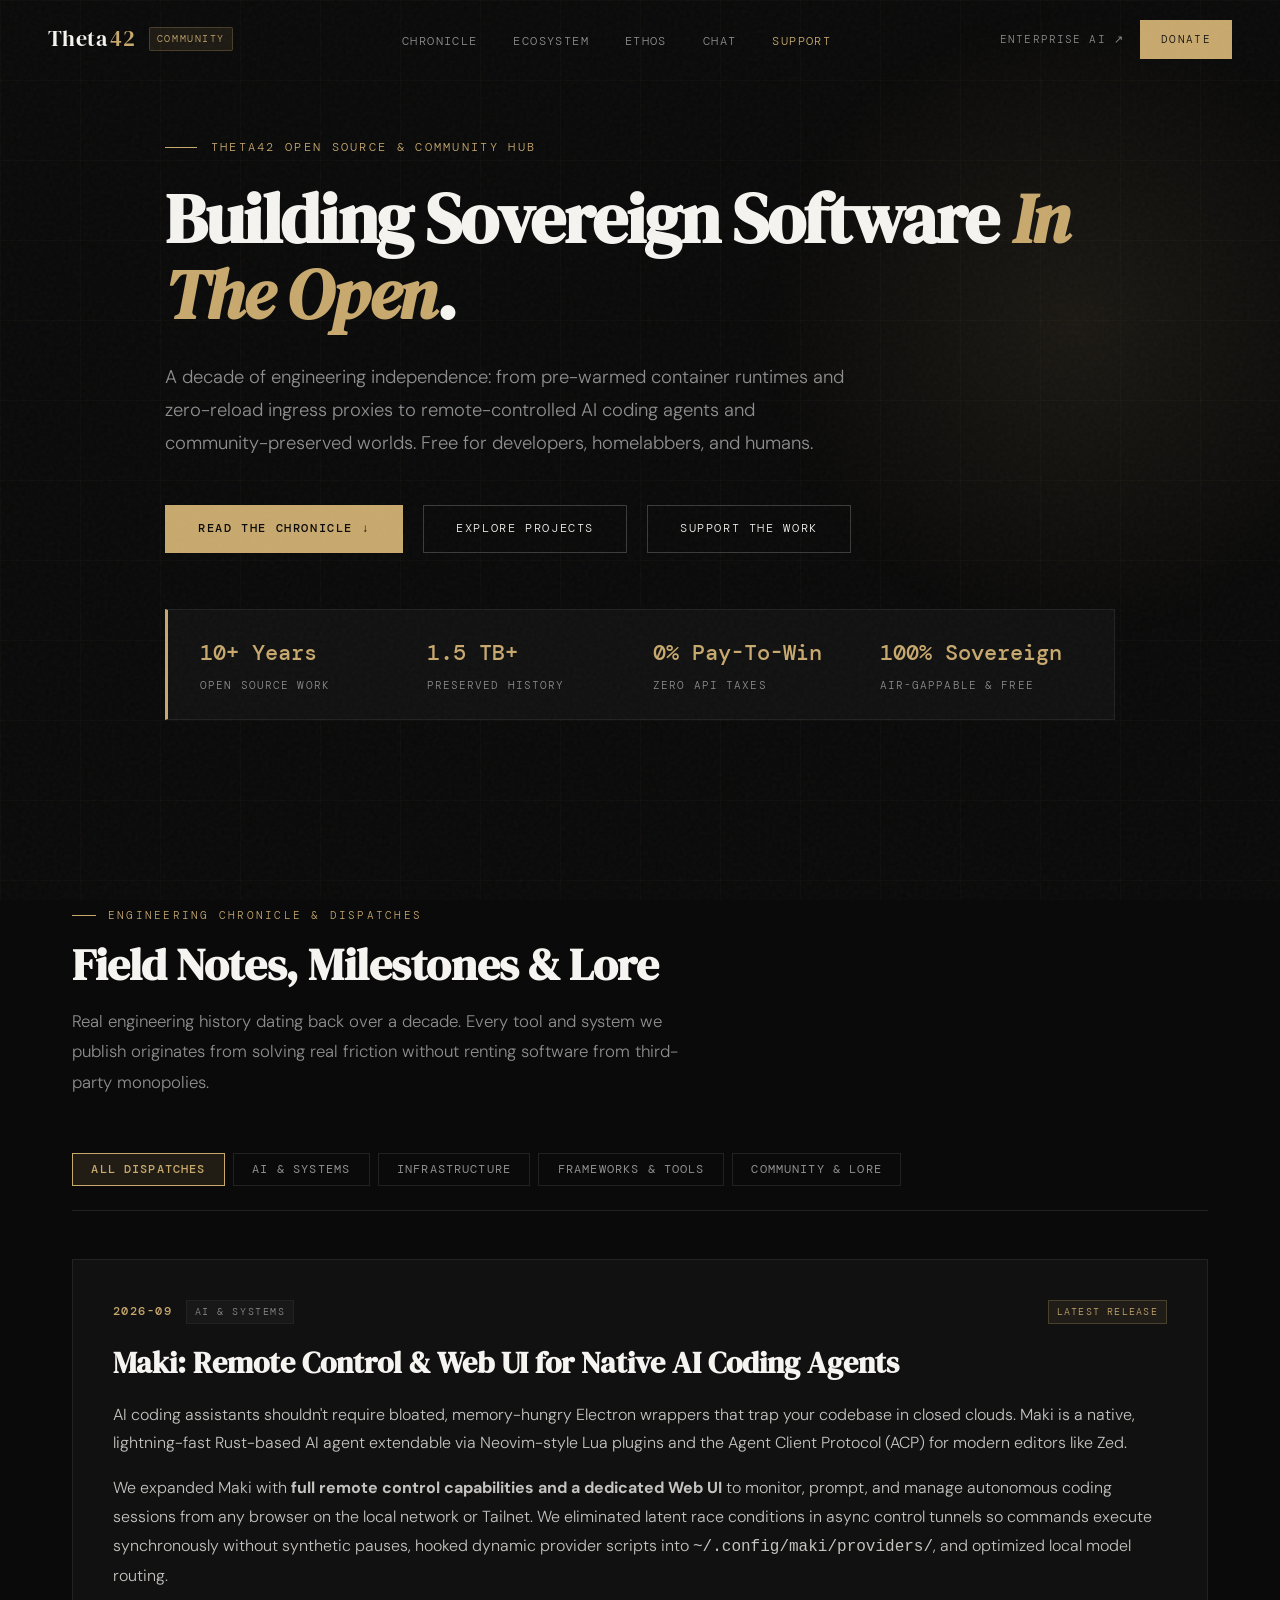
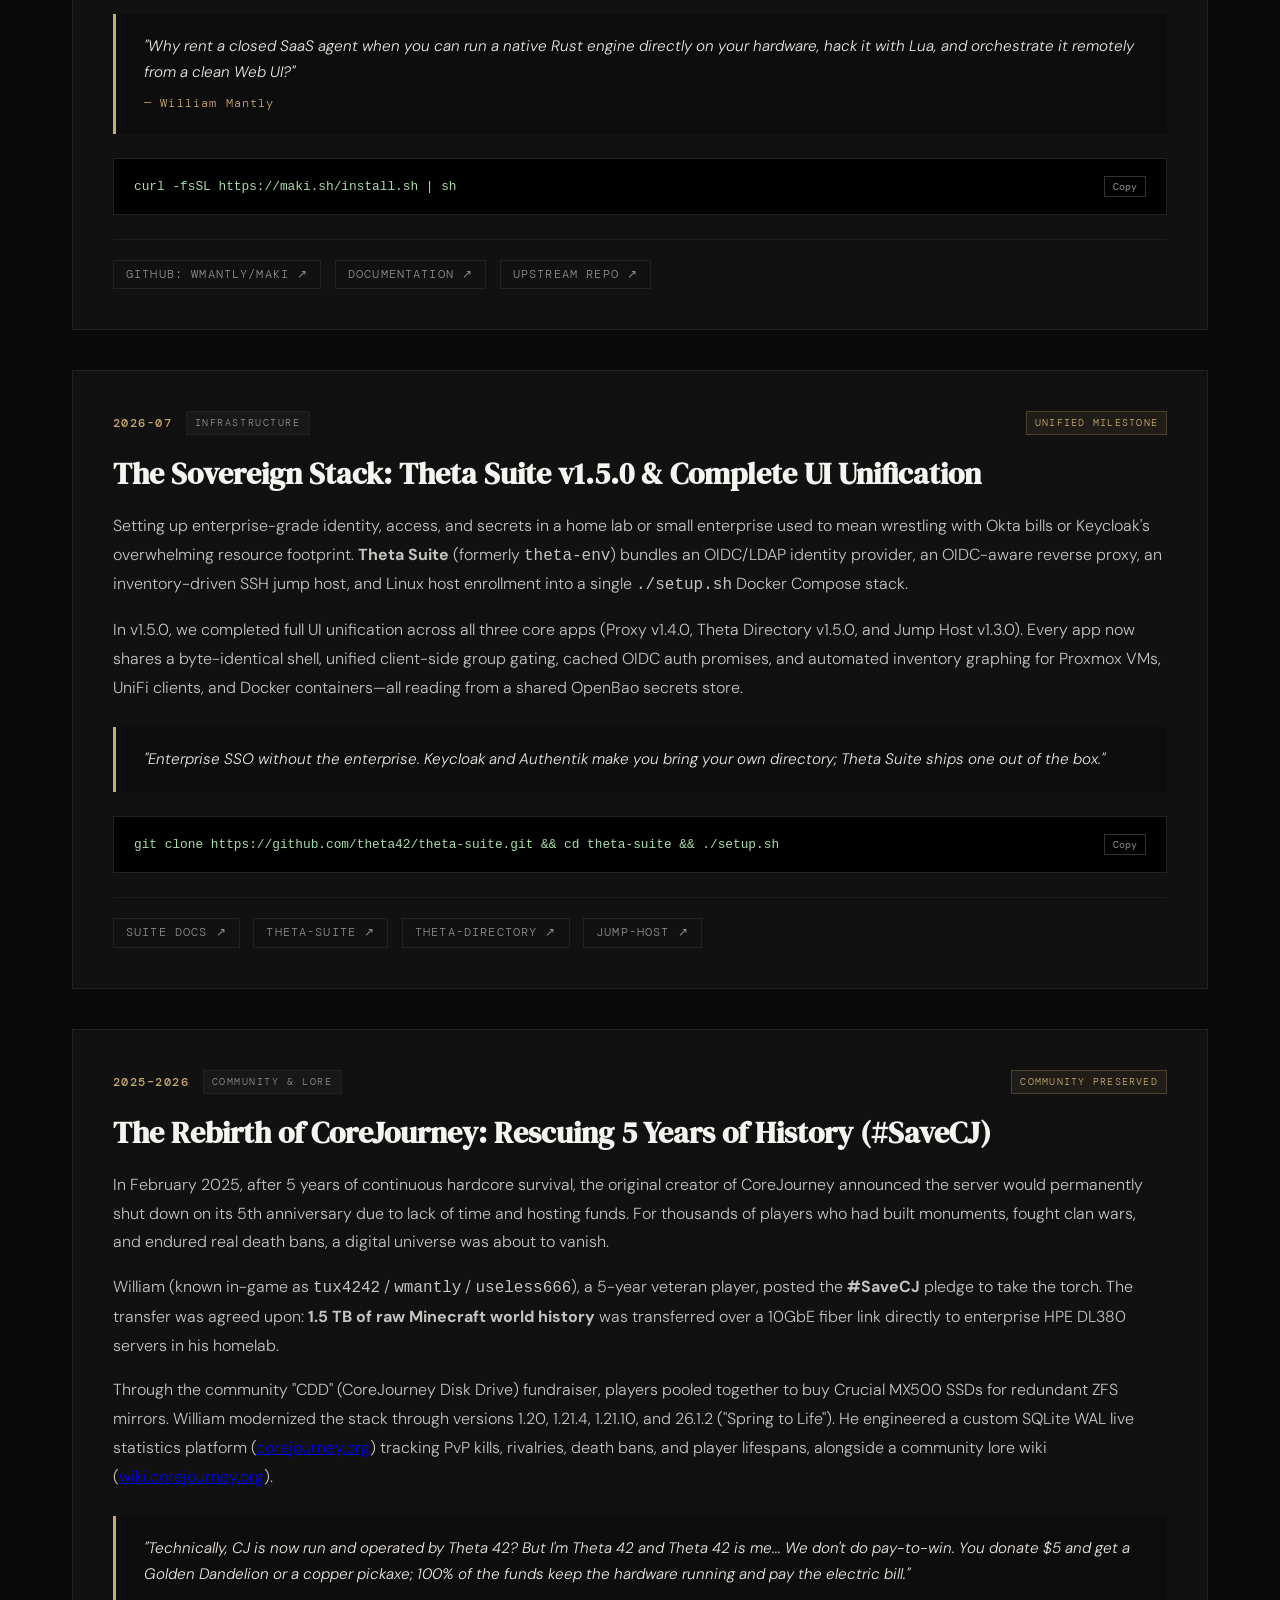
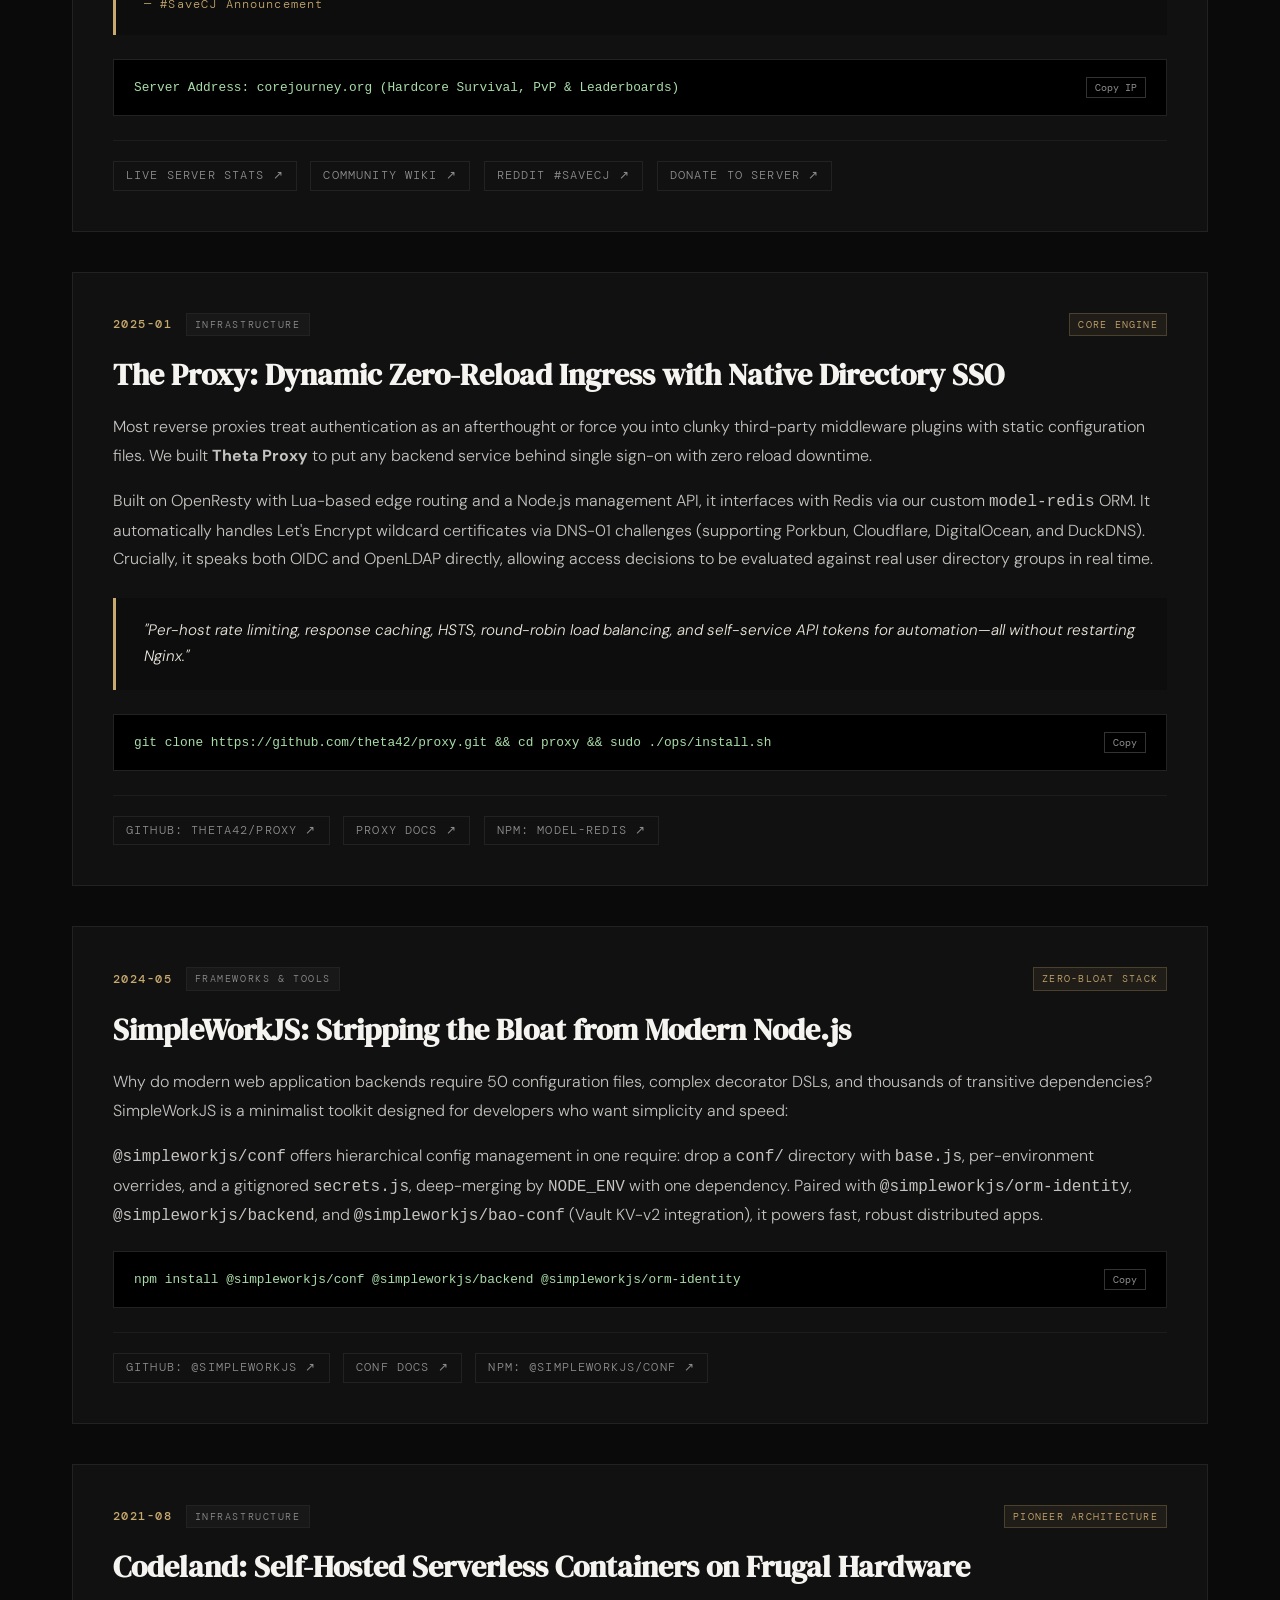
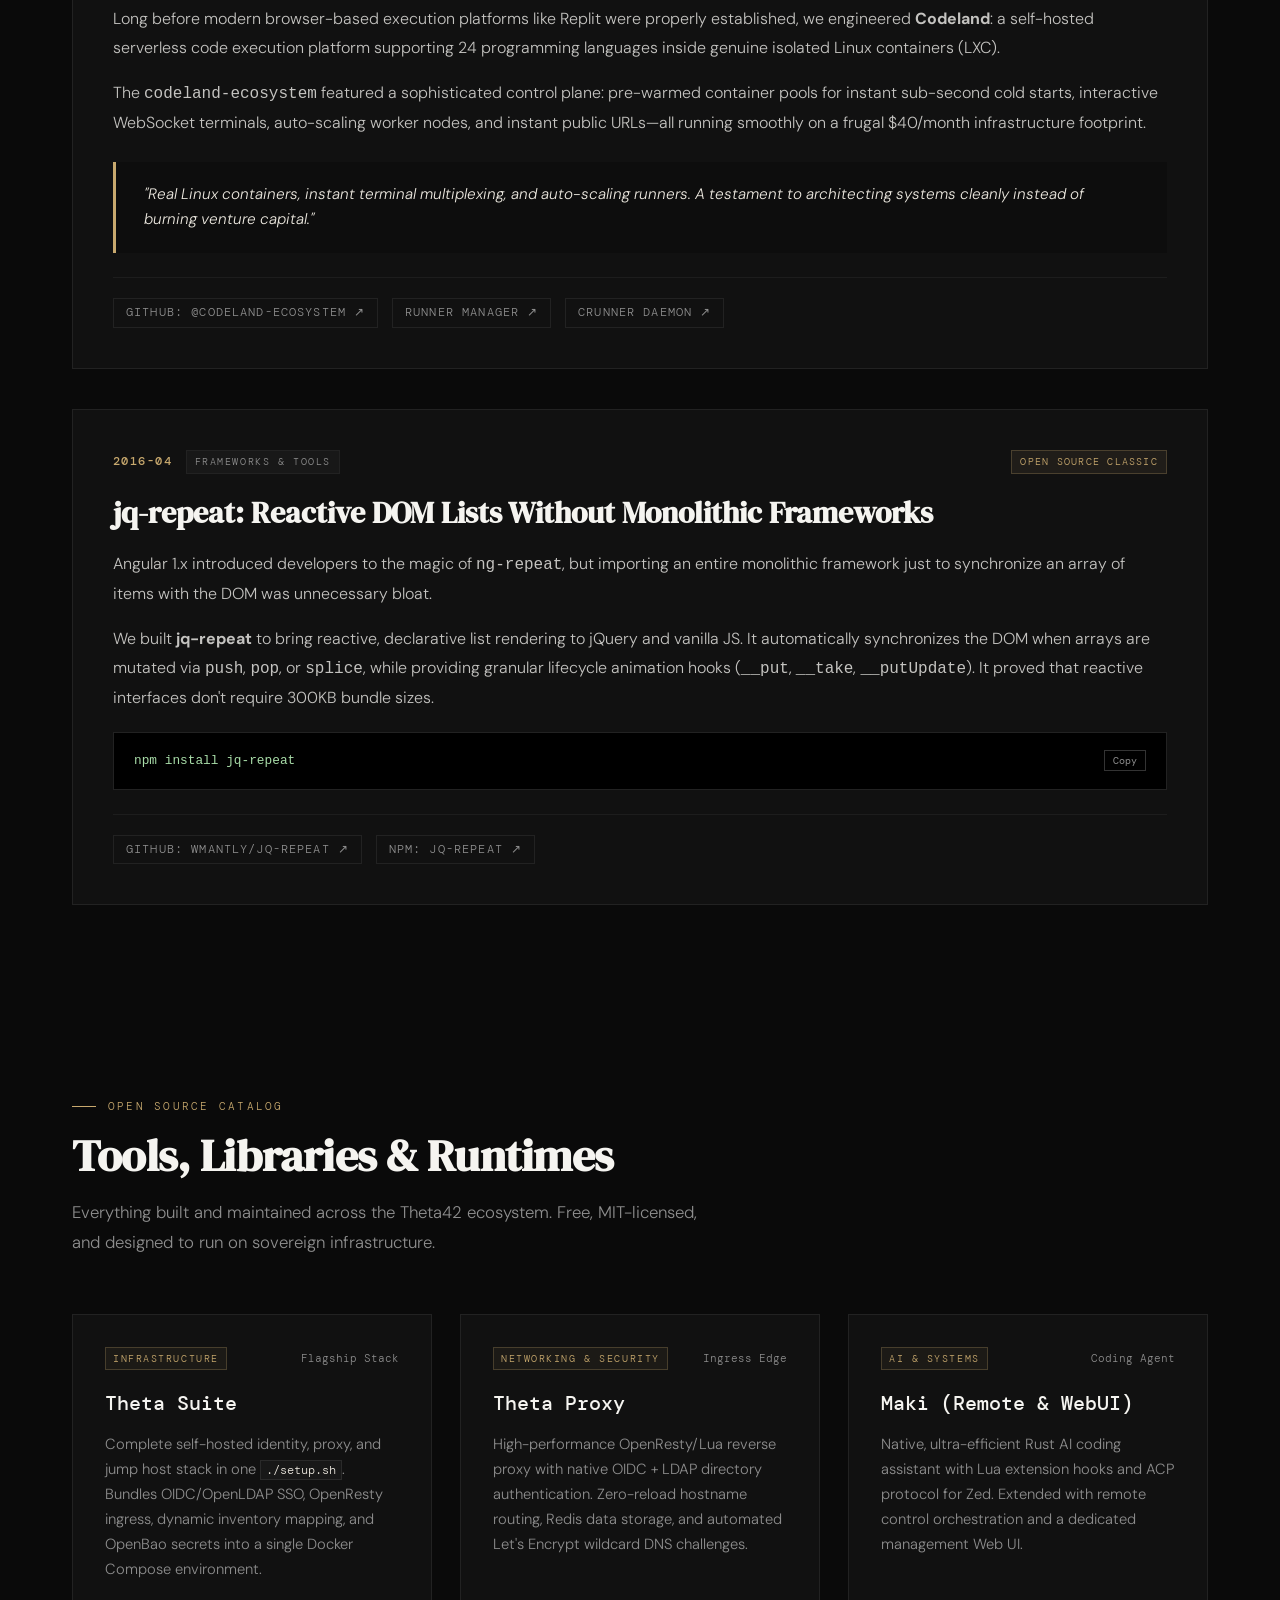
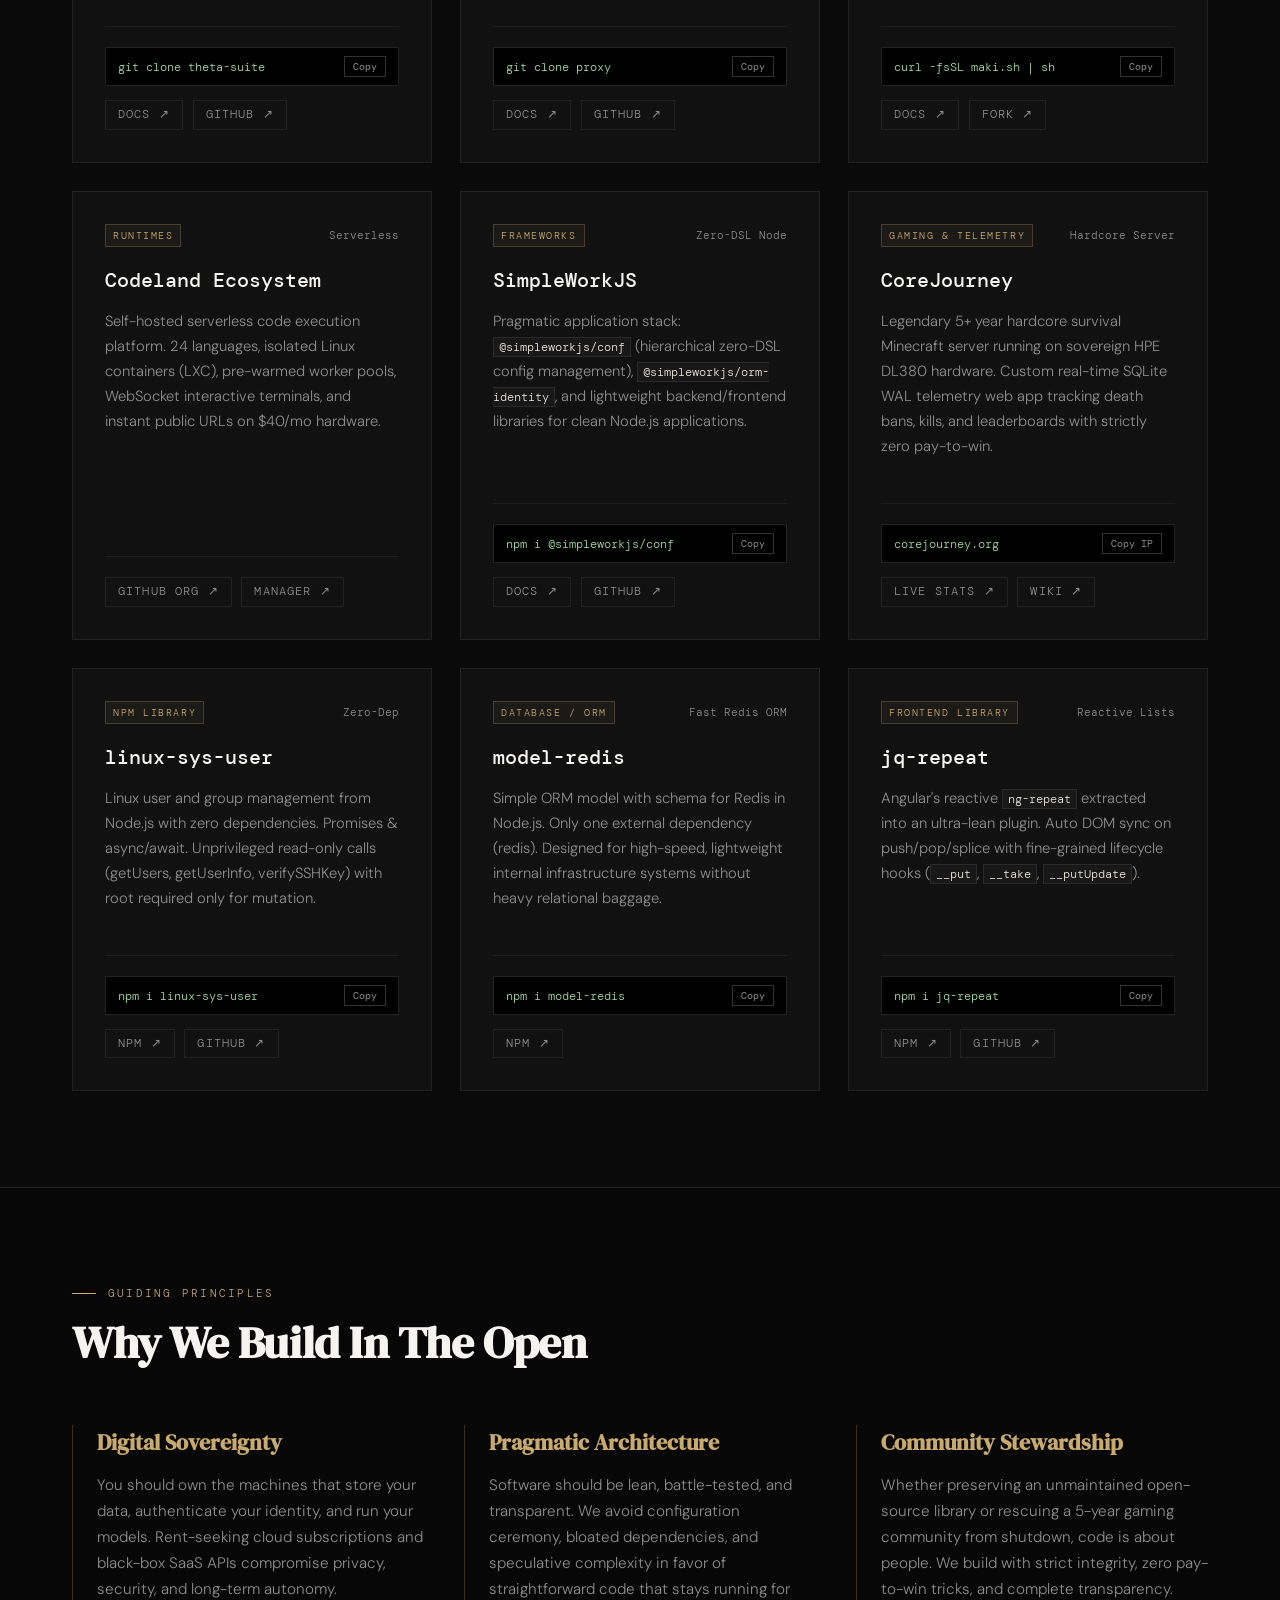
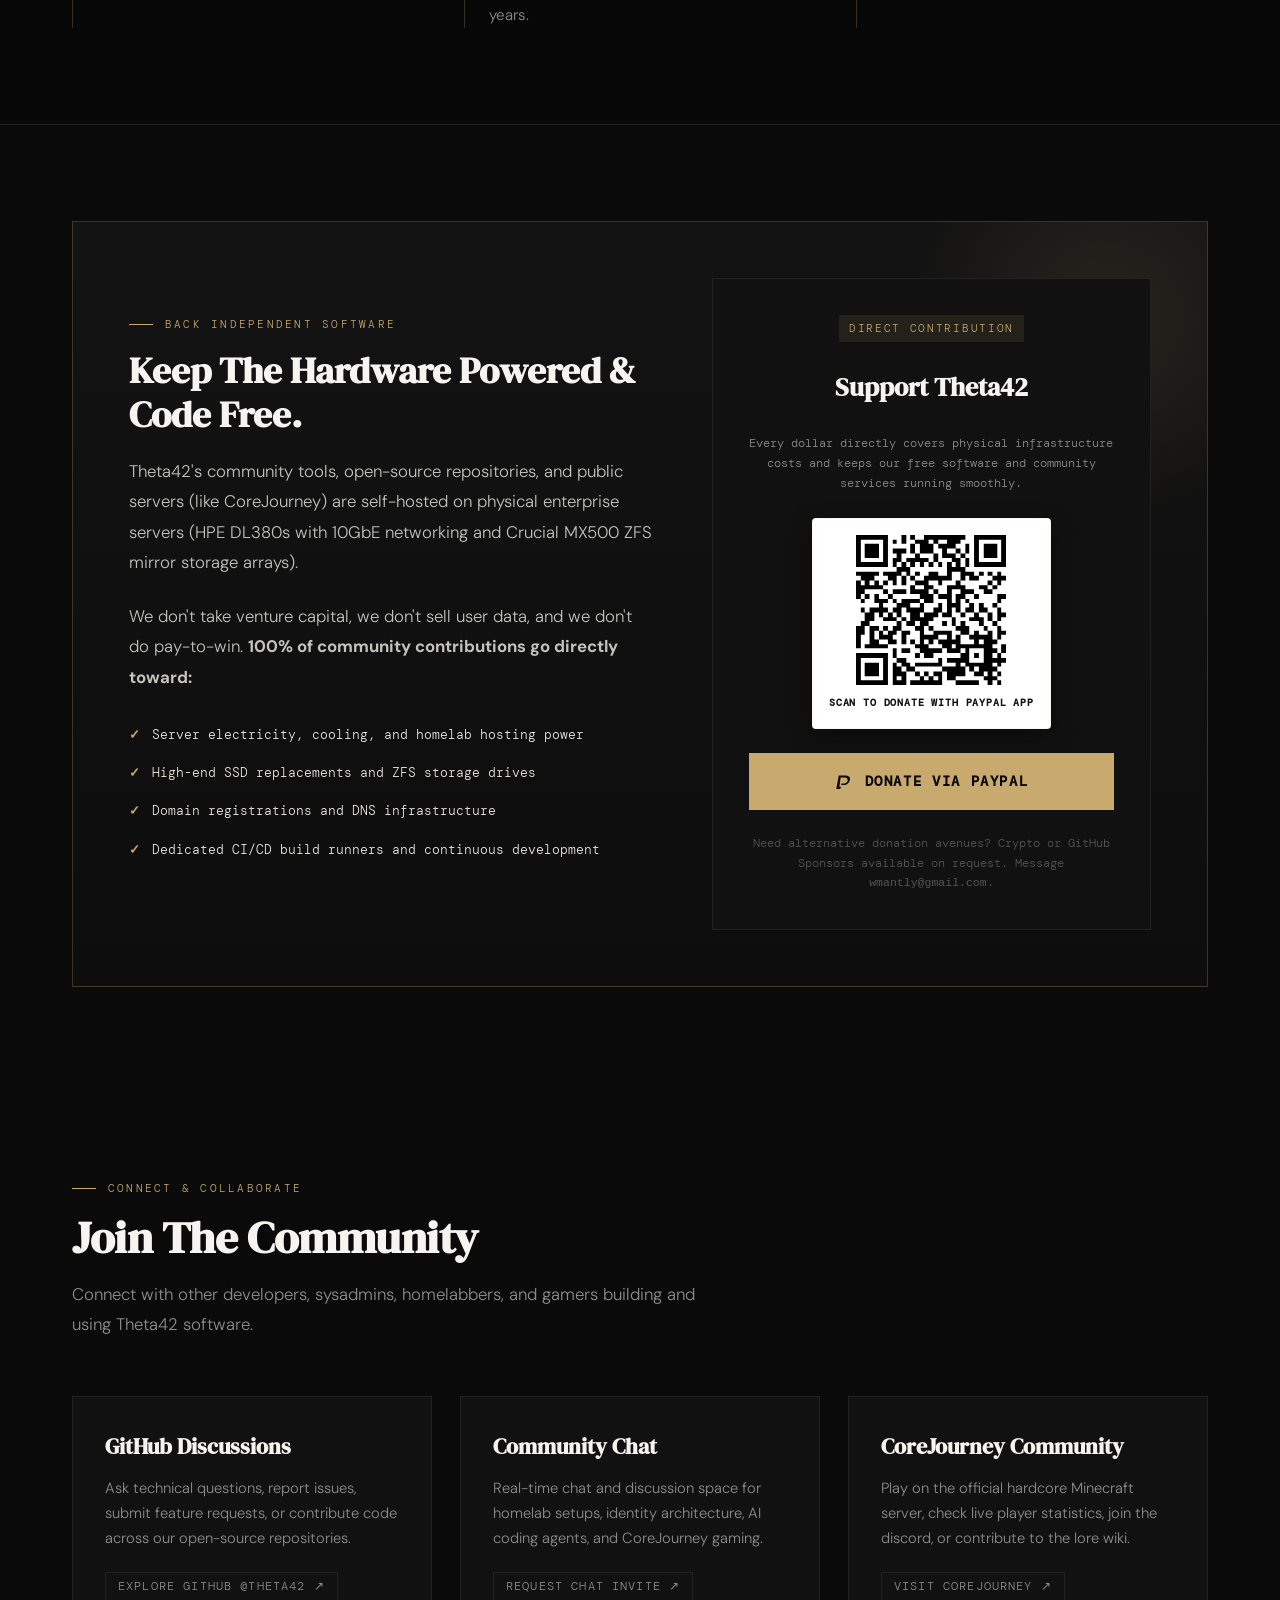
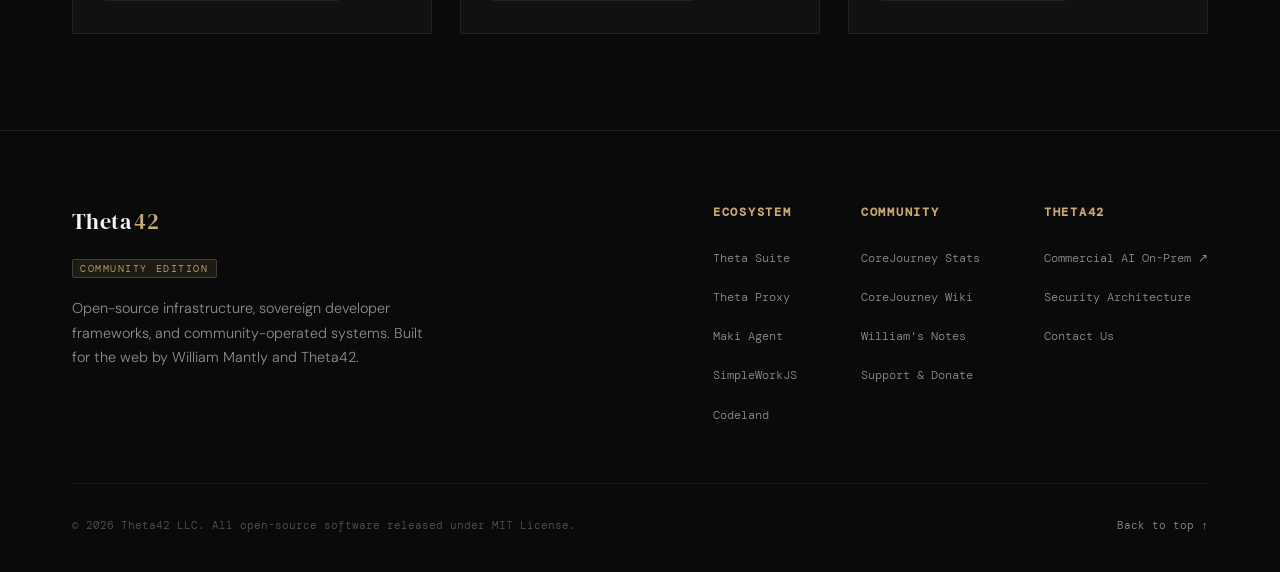
==== commit ddc4976b: "feat: embed PayPal QR code and update donate button ID to NL263G9KDZ4GN" ====
--- a/index.html
+++ b/index.html
@@ -676,12 +676,17 @@
             <div class="donate-badge">Direct Contribution</div>
             <h4 style="font-family: var(--font-serif); font-size: 1.6rem;">Support Theta42</h4>
             <p class="donate-note">
-              Every dollar directly covers infrastructure costs and keeps our free software and community services running smoothly.
-            </p>
+              Every dollar directly covers physical infrastructure costs and keeps our free software and community services running smoothly.
+            </p>
+
+            <div class="paypal-qr-wrap">
+              <img src="/paypal-qr.png" alt="Donate via PayPal QR Code" class="paypal-qr-img" width="150" height="150">
+              <span class="paypal-qr-caption">Scan to donate with PayPal app</span>
+            </div>
 
             <div class="paypal-btn-wrap">
               <!-- PayPal Donation Button Link -->
-              <a href="https://www.paypal.com/donate?hosted_button_id=L9BYTWTB2NQTY" target="_blank" rel="noopener" class="paypal-donate-btn">
+              <a href="https://www.paypal.com/donate/?hosted_button_id=NL263G9KDZ4GN" target="_blank" rel="noopener" class="paypal-donate-btn">
                 <svg width="18" height="18" viewBox="0 0 24 24" fill="currentColor">
                   <path d="M7.076 21.337H2.47a.641.641 0 0 1-.633-.74L4.944 3.72a.641.641 0 0 1 .632-.54h7.525c3.08 0 5.483.744 6.376 2.37.766 1.396.697 3.23-.23 5.454-.925 2.222-2.584 3.774-4.887 4.57-1.127.387-2.434.568-3.876.568H8.38l-1.304 5.195zm1.51-7.25h1.996c2.81 0 5.006-.72 5.864-2.776.732-1.756.634-3.136-.296-4.1-.734-.76-2.072-1.173-3.98-1.173H7.502L5.87 18.28h2.09l.626-4.193z"/>
                 </svg>
--- a/style.css
+++ b/style.css
@@ -849,6 +849,34 @@
 
 .paypal-btn-wrap {
   width: 100%;
+}
+
+.paypal-qr-wrap {
+  display: flex;
+  flex-direction: column;
+  align-items: center;
+  gap: 0.6rem;
+  padding: 1rem;
+  background: #ffffff;
+  border-radius: 4px;
+  border: 1px solid var(--rule-dim);
+  box-shadow: 0 8px 24px rgba(0, 0, 0, 0.4);
+}
+
+.paypal-qr-img {
+  width: 150px;
+  height: 150px;
+  display: block;
+  image-rendering: pixelated;
+}
+
+.paypal-qr-caption {
+  font-family: var(--font-mono);
+  font-size: 0.65rem;
+  letter-spacing: 0.08em;
+  text-transform: uppercase;
+  color: #111111;
+  font-weight: 600;
 }
 
 .paypal-donate-btn {
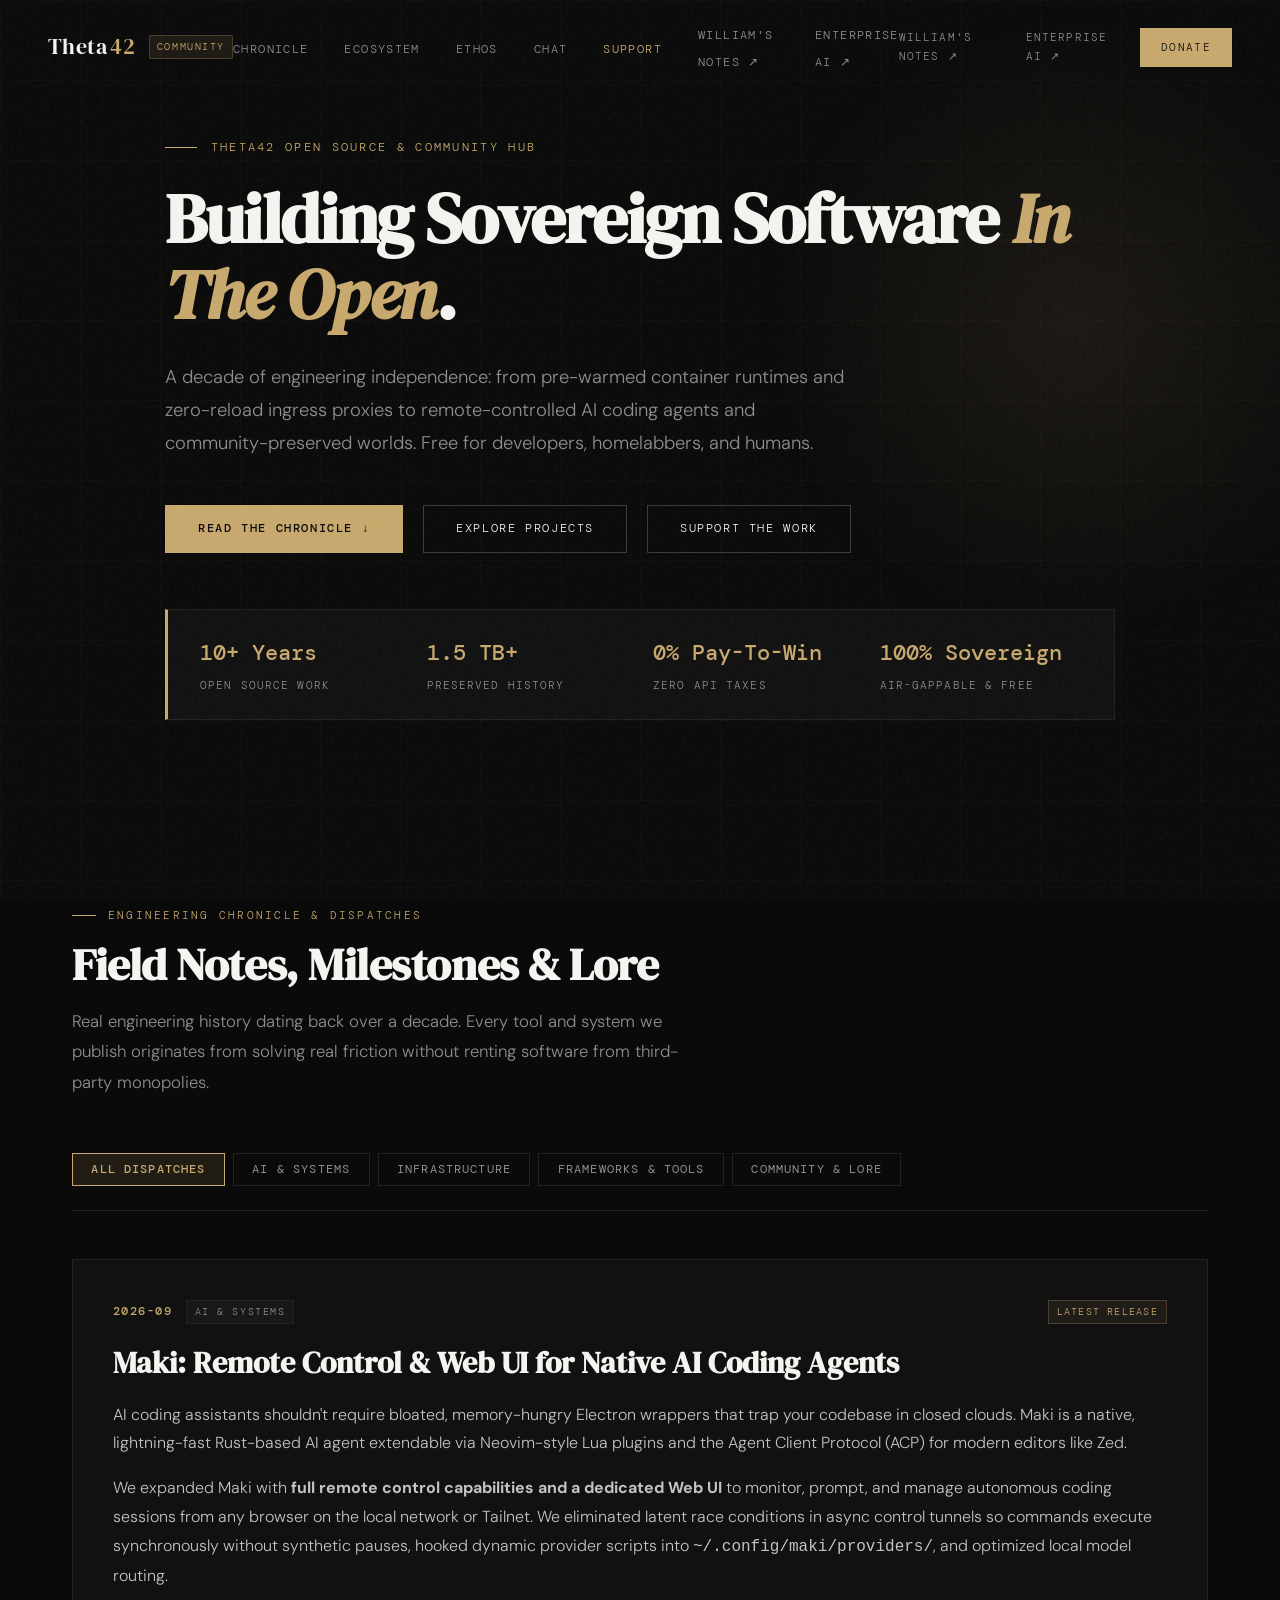
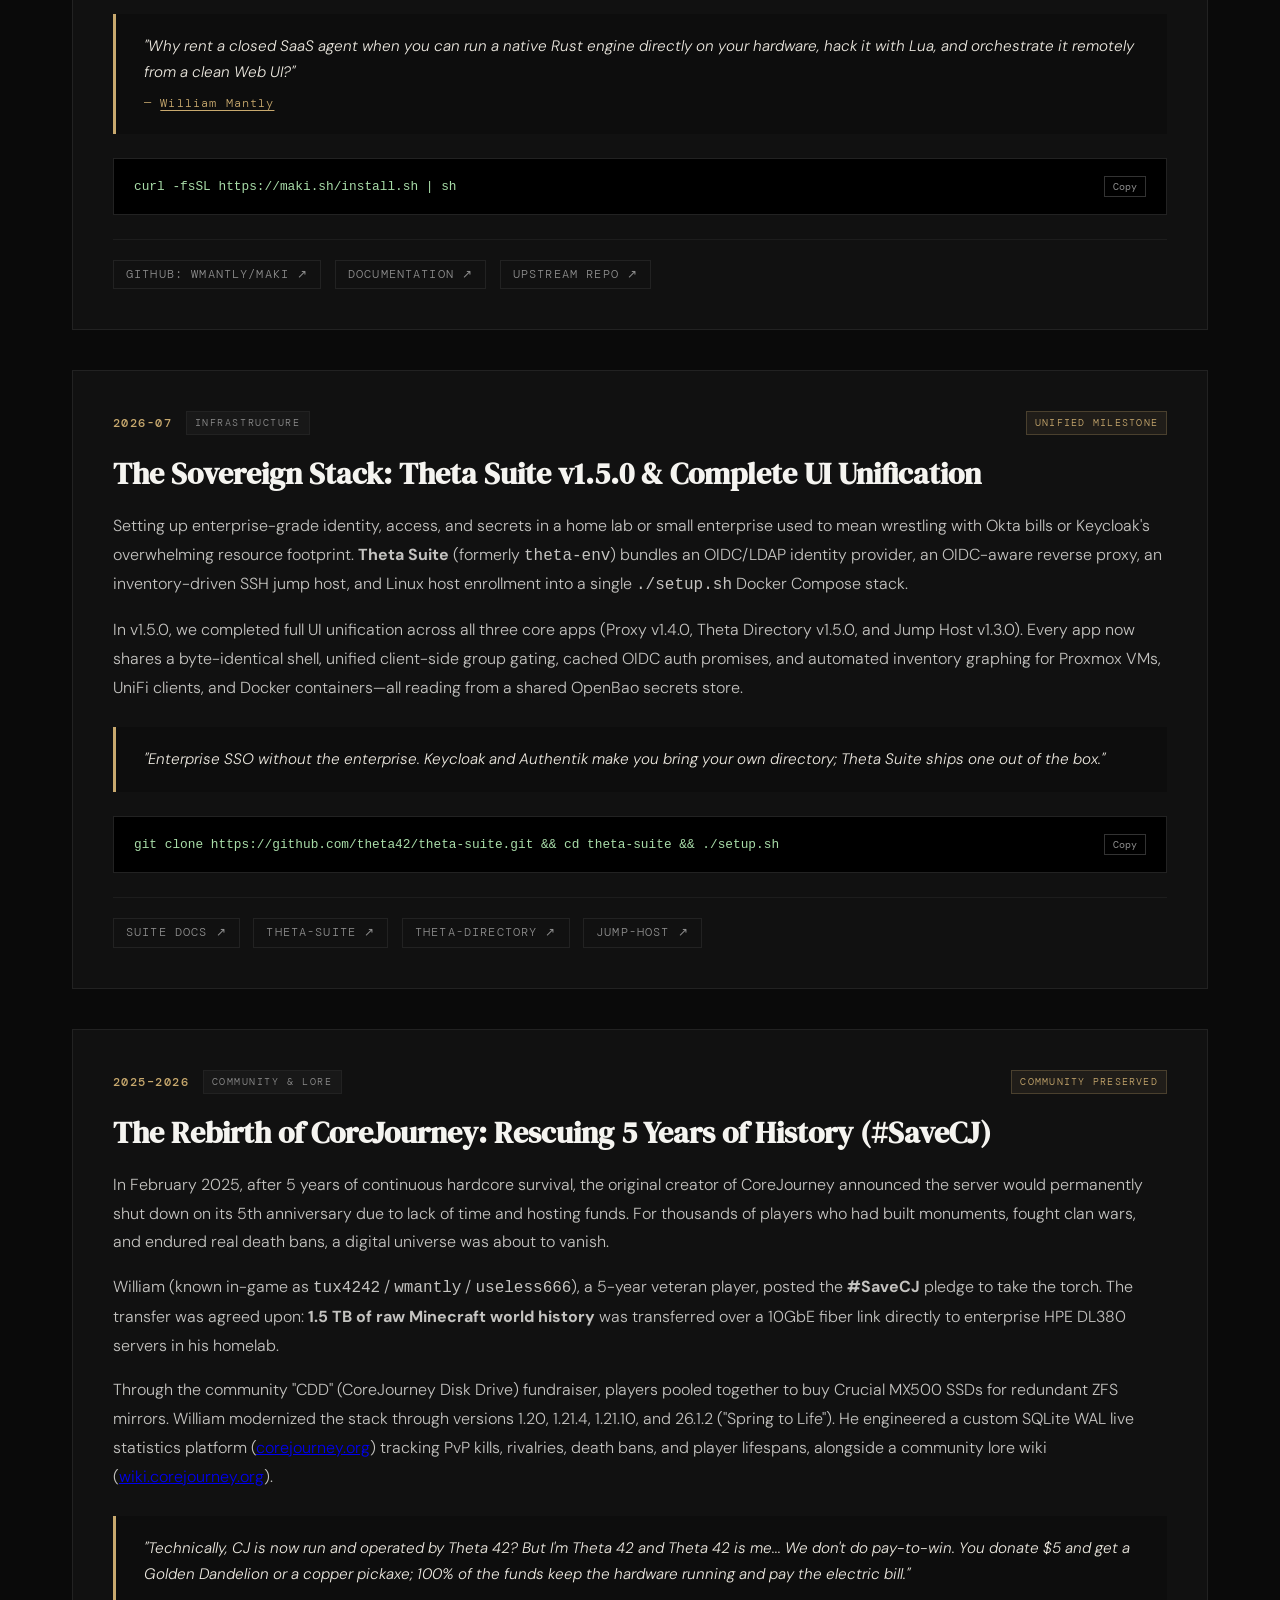
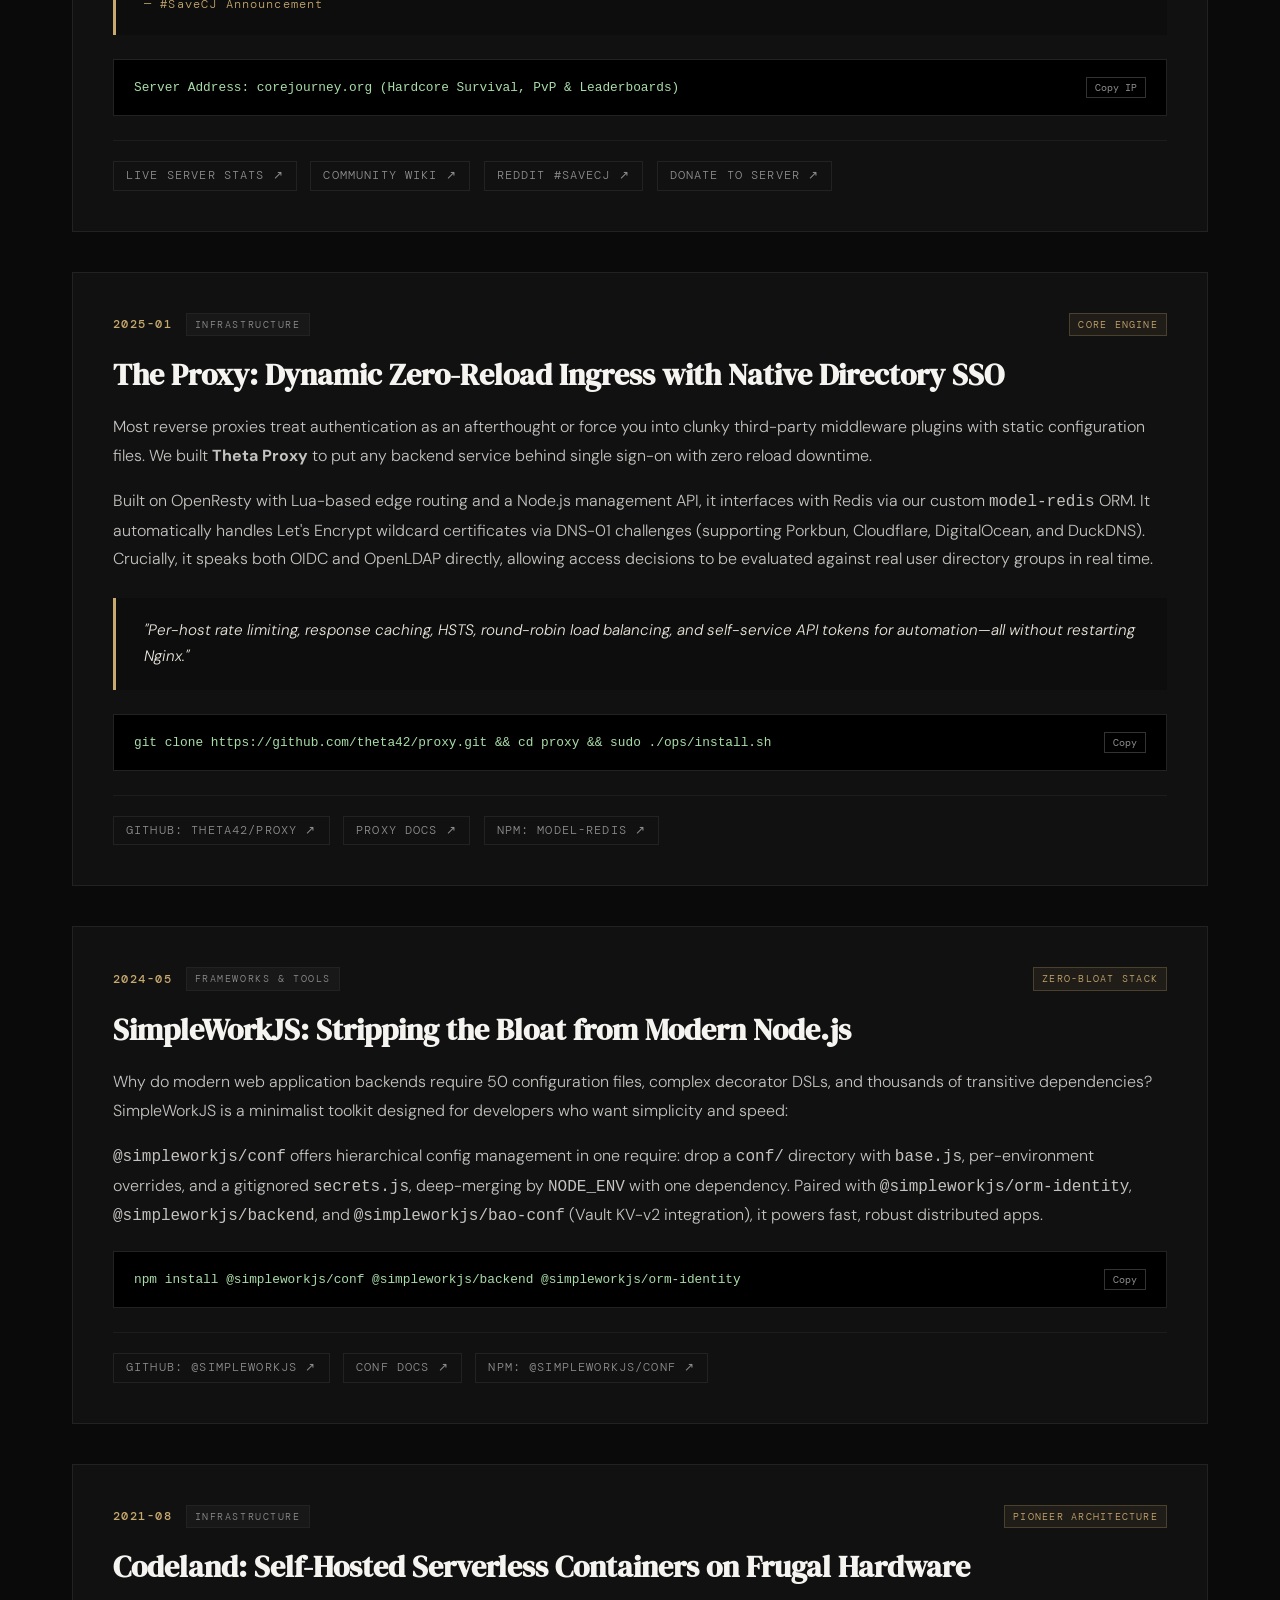
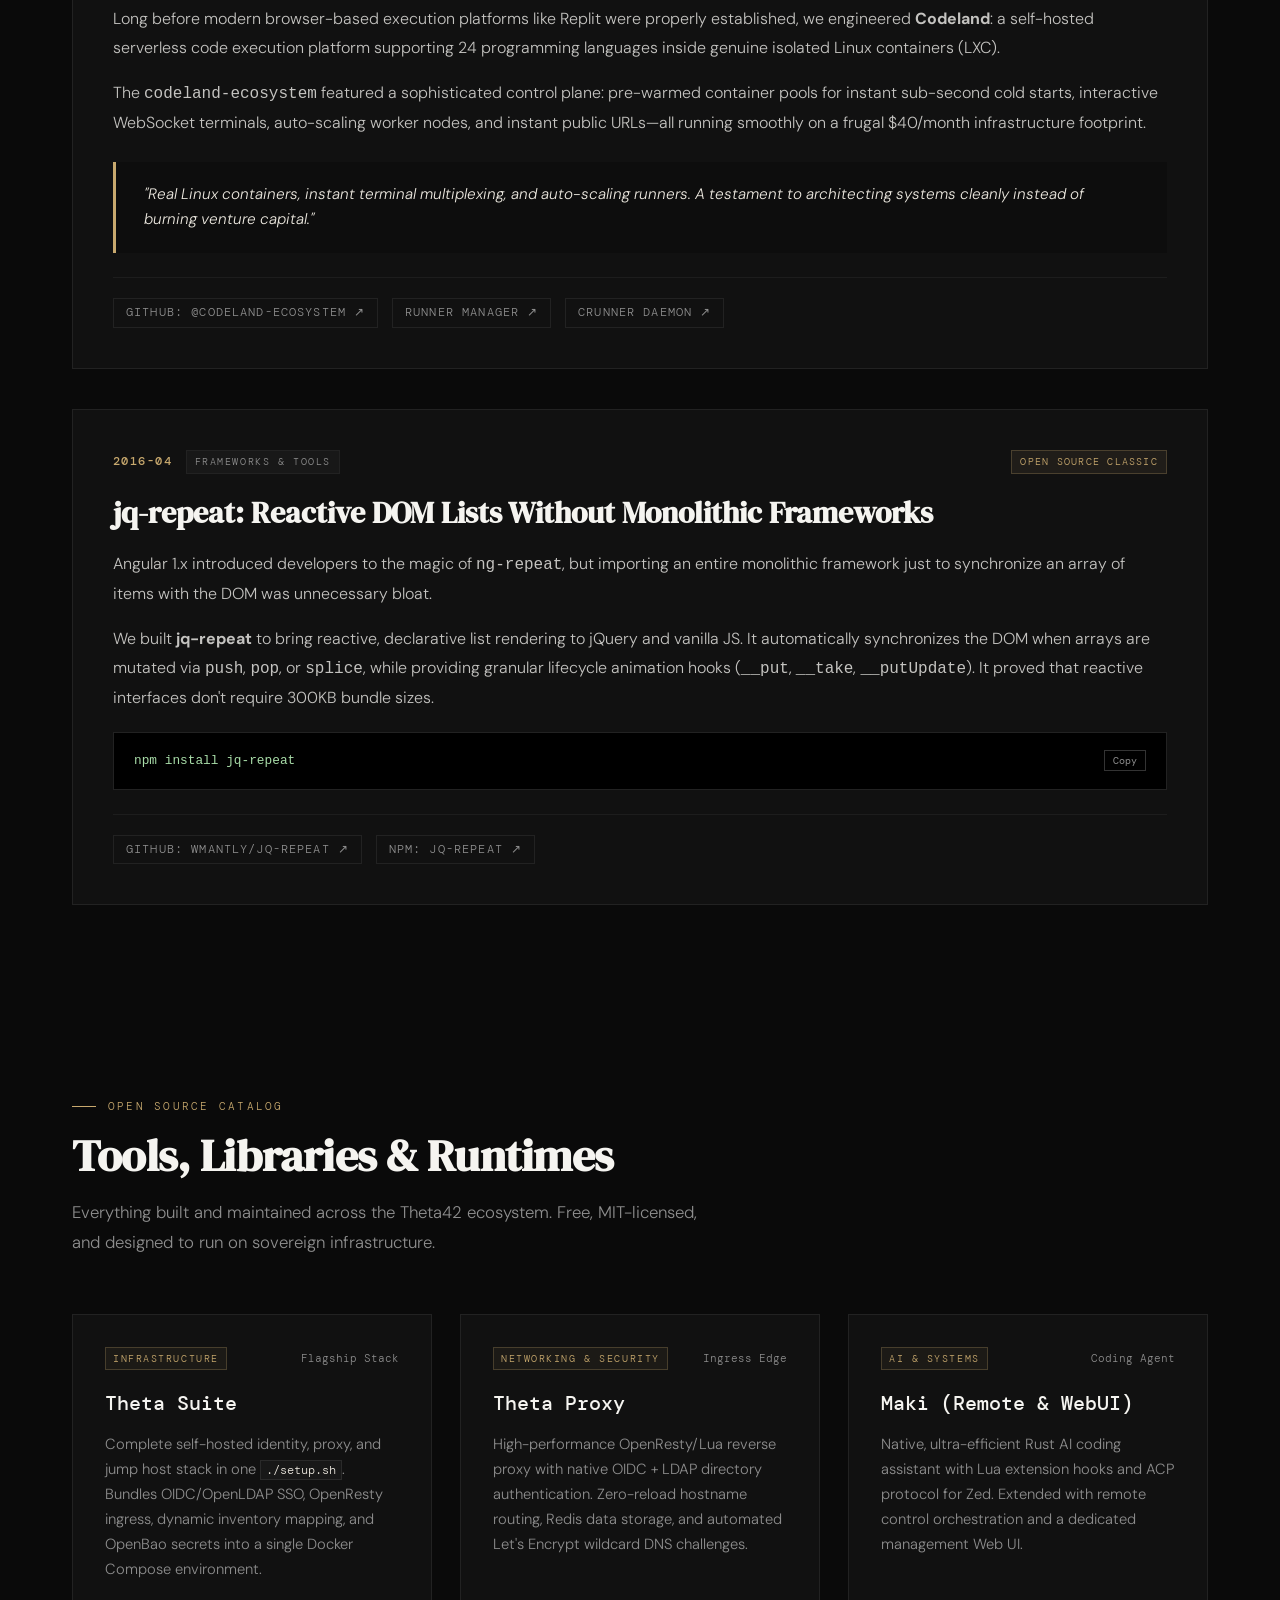
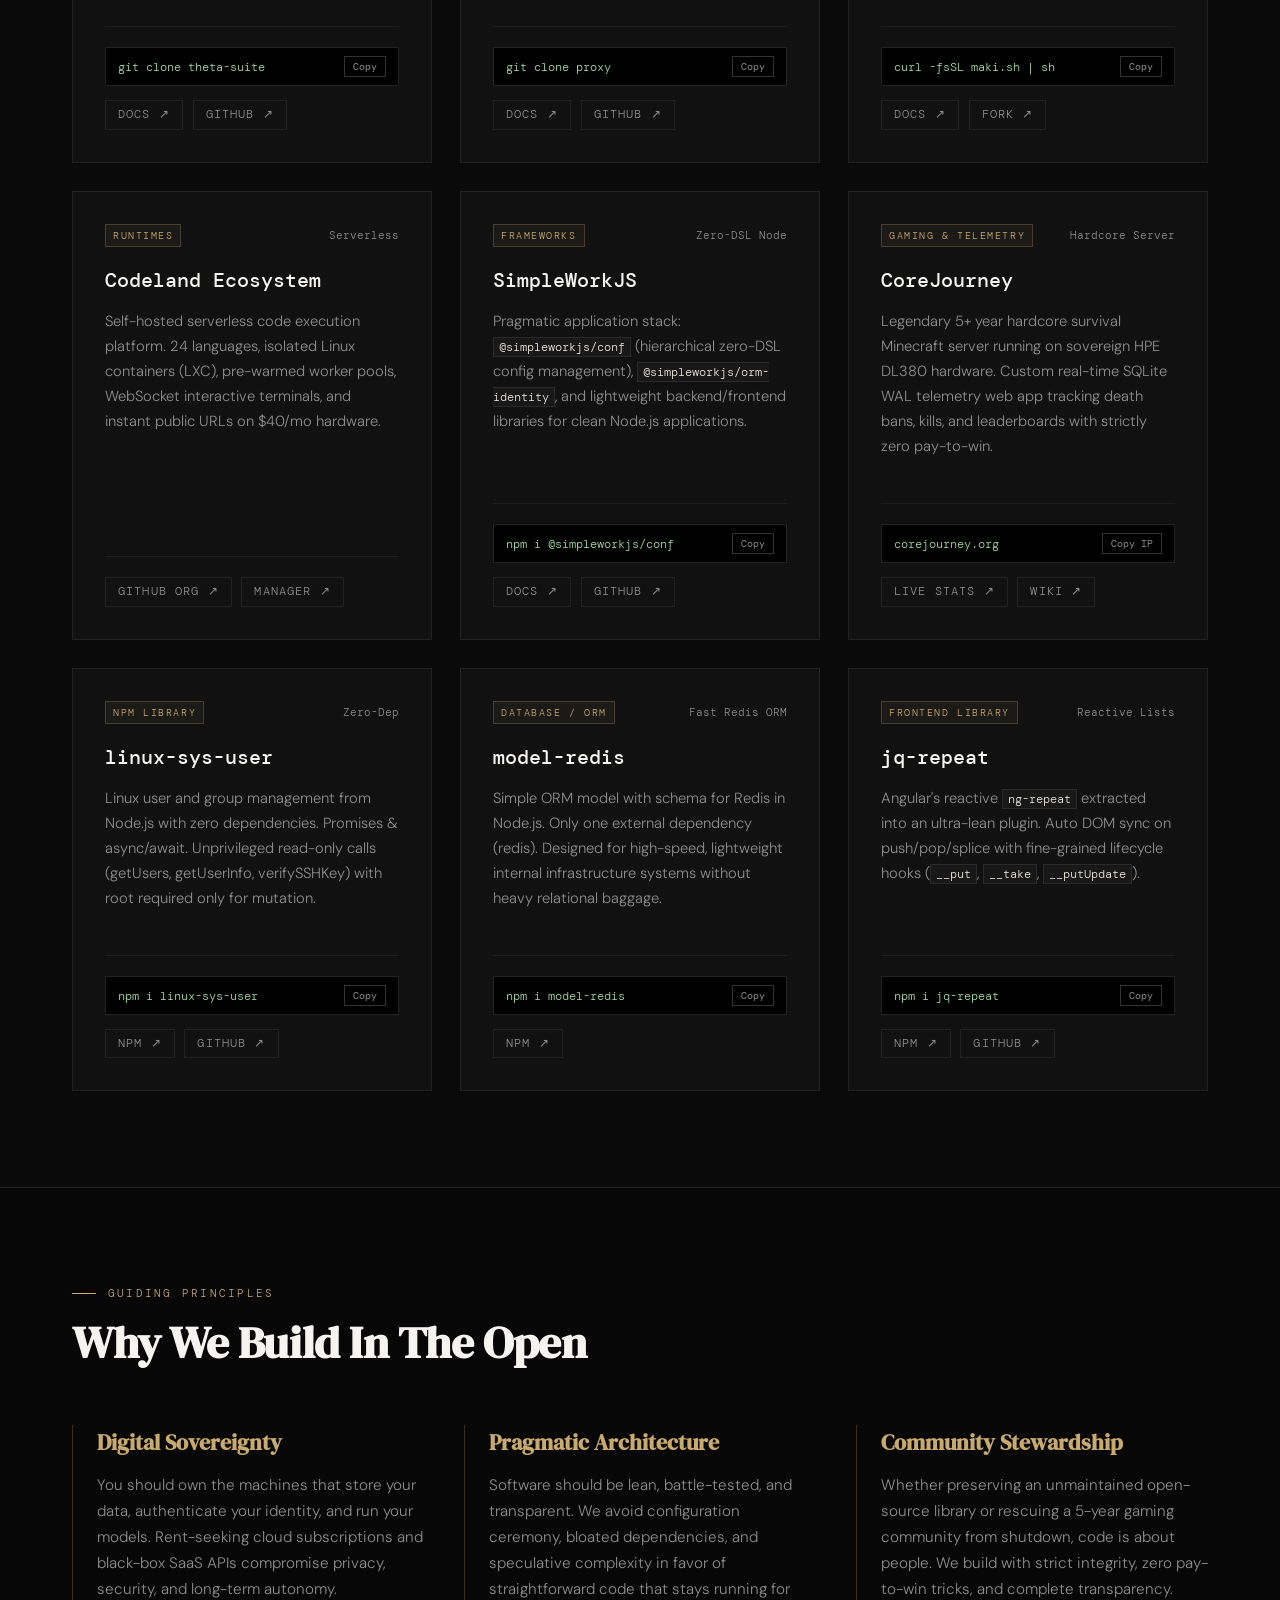
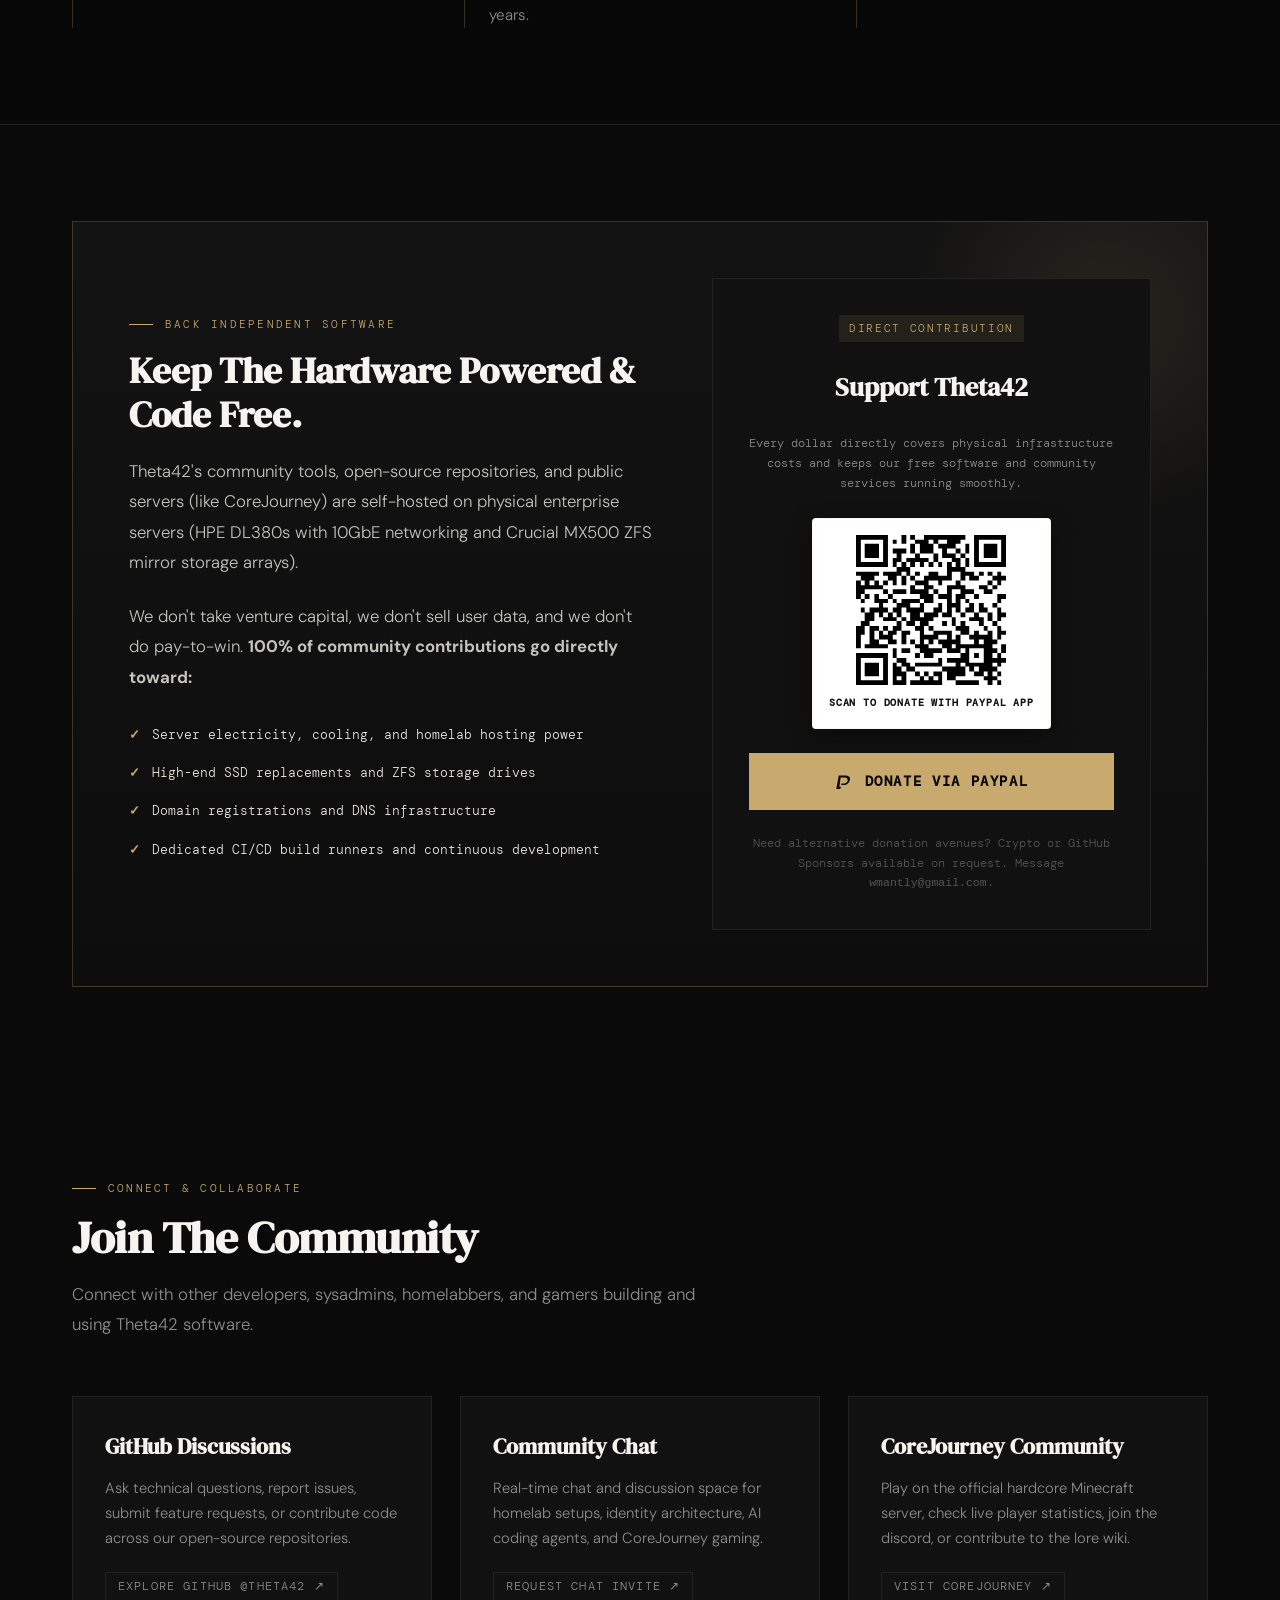
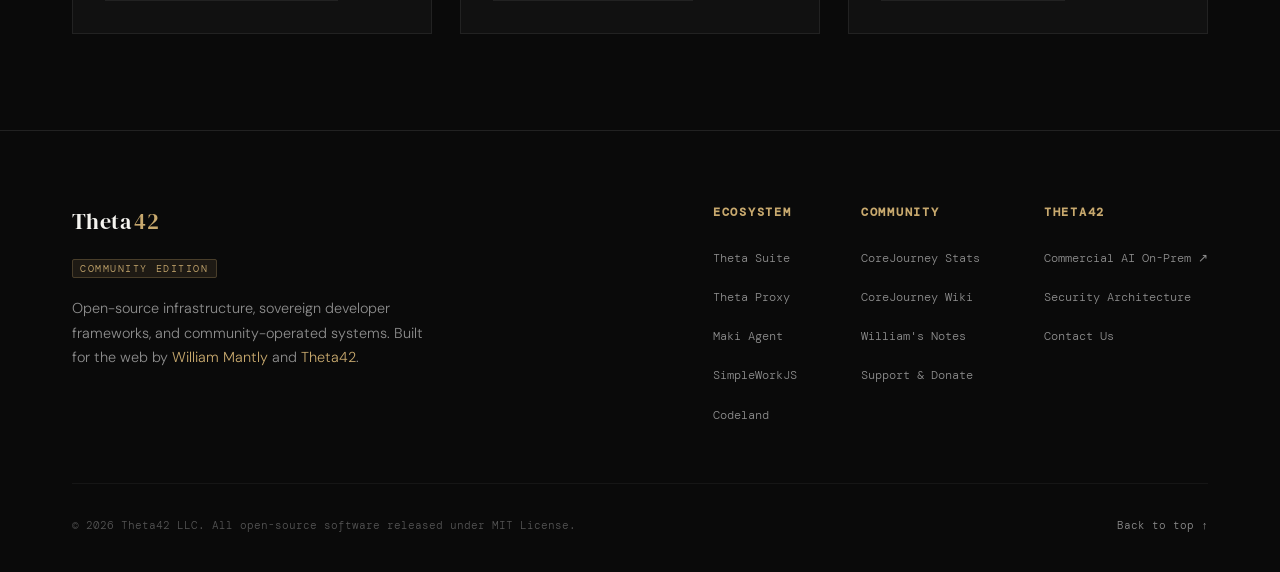
==== commit 19506bd4: "feat: enhance mobile layout, SEO tags, sitemap.xml, Schema.org JSON-LD, and cross-site links" ====
--- a/index.html
+++ b/index.html
@@ -20,9 +20,51 @@
   <meta name="twitter:description" content="A decade of open-source tools, infrastructure releases, and community chronicles.">
   <meta name="twitter:image" content="https://theta42.com/og-image.png">
 
+  <link rel="canonical" href="https://community.theta42.com/">
   <link rel="icon" type="image/svg+xml" href="favicon.svg">
   <link rel="stylesheet" href="style.css">
   <script defer src="https://tracking.718it.biz/script.js" data-website-id="3a2d8bc3-c177-4af6-aa85-5c65c37516a3"></script>
+
+  <!-- Schema.org Structured Data -->
+  <script type="application/ld+json">
+  {
+    "@context": "https://schema.org",
+    "@graph": [
+      {
+        "@type": "Organization",
+        "@id": "https://theta42.com/#organization",
+        "name": "Theta42",
+        "url": "https://theta42.com",
+        "logo": "https://community.theta42.com/favicon.svg",
+        "sameAs": [
+          "https://github.com/theta42",
+          "https://github.com/simpleworkjs",
+          "https://github.com/codeland-ecosystem"
+        ]
+      },
+      {
+        "@type": "Person",
+        "@id": "https://william.mantly.vip/#person",
+        "name": "William Mantly",
+        "url": "https://william.mantly.vip/",
+        "sameAs": [
+          "https://github.com/wmantly",
+          "https://www.npmjs.com/~wmantly"
+        ]
+      },
+      {
+        "@type": "WebSite",
+        "@id": "https://community.theta42.com/#website",
+        "url": "https://community.theta42.com/",
+        "name": "Theta42 Community",
+        "description": "A decade of open-source tools, infrastructure releases, and community chronicles.",
+        "publisher": {
+          "@id": "https://theta42.com/#organization"
+        }
+      }
+    ]
+  }
+  </script>
 </head>
 <body>
   <div class="grid-bg"></div>
@@ -40,9 +82,14 @@
       <li><a href="#ethos">Ethos</a></li>
       <li><a href="#community">Chat</a></li>
       <li><a href="#donate" class="active">Support</a></li>
+      <li class="mobile-only"><a href="https://william.mantly.vip/" target="_blank" rel="noopener">William's Notes ↗</a></li>
+      <li class="mobile-only"><a href="https://theta42.com/" target="_blank" rel="noopener">Enterprise AI ↗</a></li>
     </ul>
 
     <div class="nav-actions">
+      <a href="https://william.mantly.vip/" target="_blank" rel="noopener" class="nav-external">
+        William's Notes ↗
+      </a>
       <a href="https://theta42.com/" target="_blank" rel="noopener" class="nav-external">
         Enterprise AI ↗
       </a>
@@ -141,7 +188,7 @@
             </p>
             <div class="chronicle-quote">
               "Why rent a closed SaaS agent when you can run a native Rust engine directly on your hardware, hack it with Lua, and orchestrate it remotely from a clean Web UI?"
-              <span class="chronicle-quote-author">— William Mantly</span>
+              <span class="chronicle-quote-author">— <a href="https://william.mantly.vip/" target="_blank" rel="noopener" style="color: inherit; text-decoration: underline; text-underline-offset: 3px;">William Mantly</a></span>
             </div>
             <div class="chronicle-code">
               <code>curl -fsSL https://maki.sh/install.sh | sh</code>
@@ -750,7 +797,7 @@
           <div class="nav-logo" style="margin-bottom: 0.75rem;">Theta<span>42</span></div>
           <span class="nav-badge">Community Edition</span>
           <p class="footer-desc">
-            Open-source infrastructure, sovereign developer frameworks, and community-operated systems. Built for the web by William Mantly and Theta42.
+            Open-source infrastructure, sovereign developer frameworks, and community-operated systems. Built for the web by <a href="https://william.mantly.vip/" target="_blank" rel="noopener" style="color: var(--accent); text-decoration: none;">William Mantly</a> and <a href="https://theta42.com/" target="_blank" rel="noopener" style="color: var(--accent); text-decoration: none;">Theta42</a>.
           </p>
         </div>
 
--- a/style.css
+++ b/style.css
@@ -613,7 +613,7 @@
 /* PROJECTS SHOWCASE GRID */
 .projects-grid {
   display: grid;
-  grid-template-columns: repeat(auto-fill, minmax(340px, 1fr));
+  grid-template-columns: repeat(auto-fill, minmax(280px, 1fr));
   gap: 1.75rem;
 }
 
@@ -1067,3 +1067,32 @@
     padding: 2rem 1.5rem;
   }
 }
+
+@media (max-width: 480px) {
+  .container {
+    padding: 0 1.25rem;
+  }
+  h1 {
+    font-size: 2.25rem;
+  }
+  .btn-group {
+    flex-direction: column;
+    width: 100%;
+  }
+  .btn-group .btn {
+    width: 100%;
+    justify-content: center;
+  }
+  .chronicle-card {
+    padding: 1.25rem;
+  }
+  .stats-strip {
+    grid-template-columns: 1fr;
+    padding: 1.25rem;
+  }
+  .chronicle-meta {
+    flex-direction: column;
+    align-items: flex-start;
+    gap: 0.5rem;
+  }
+}
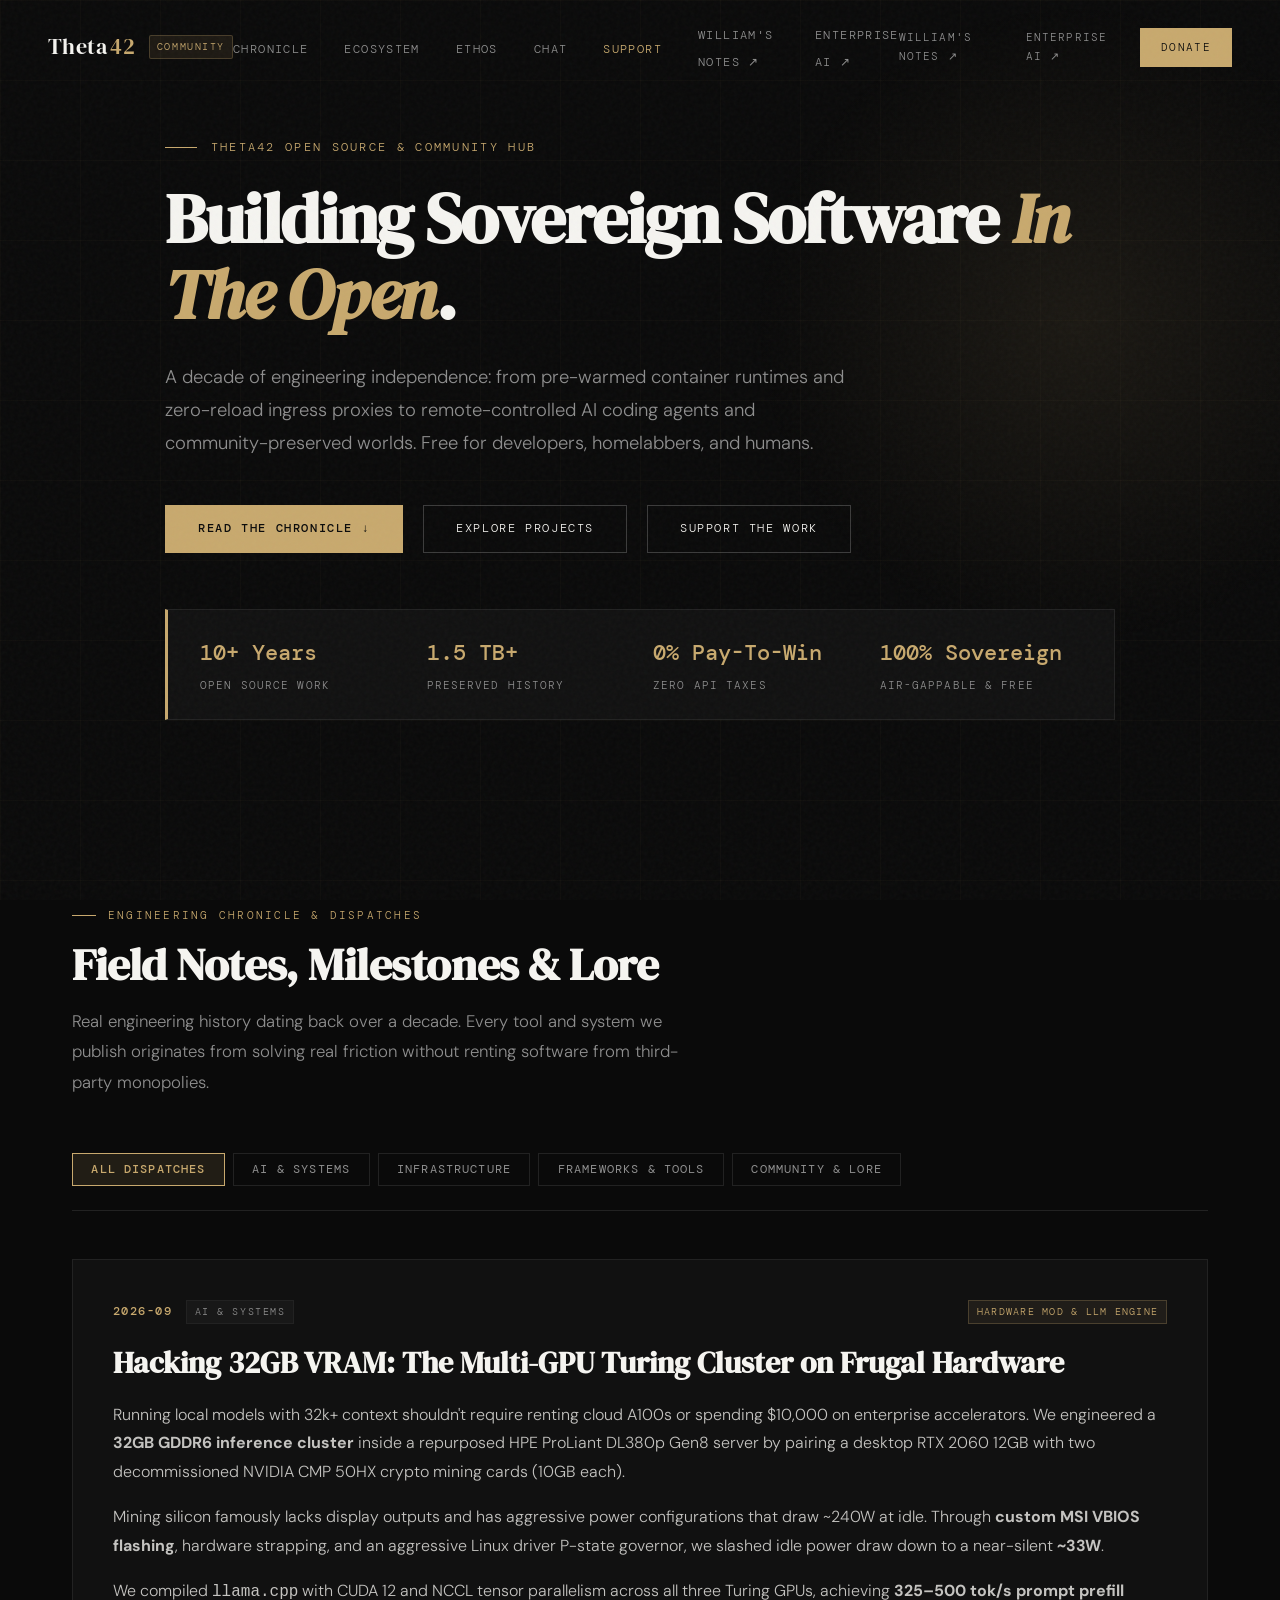
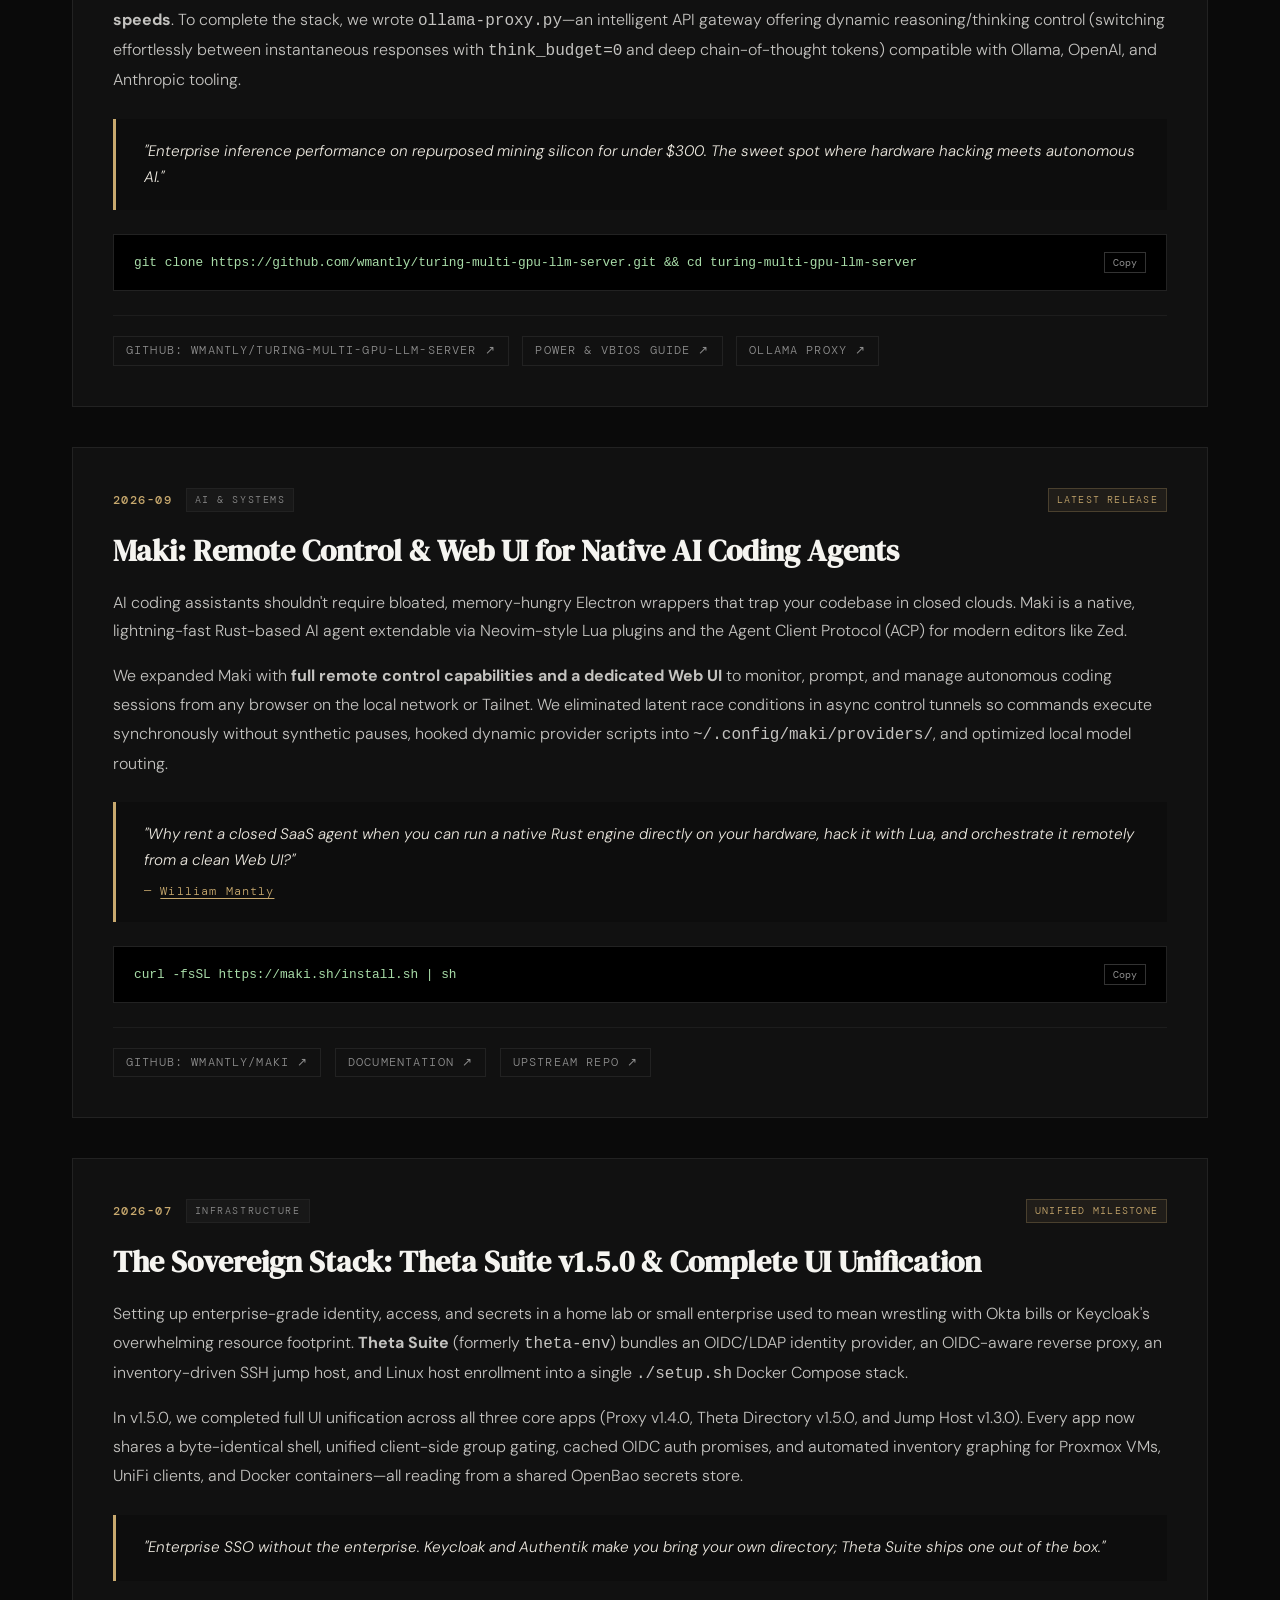
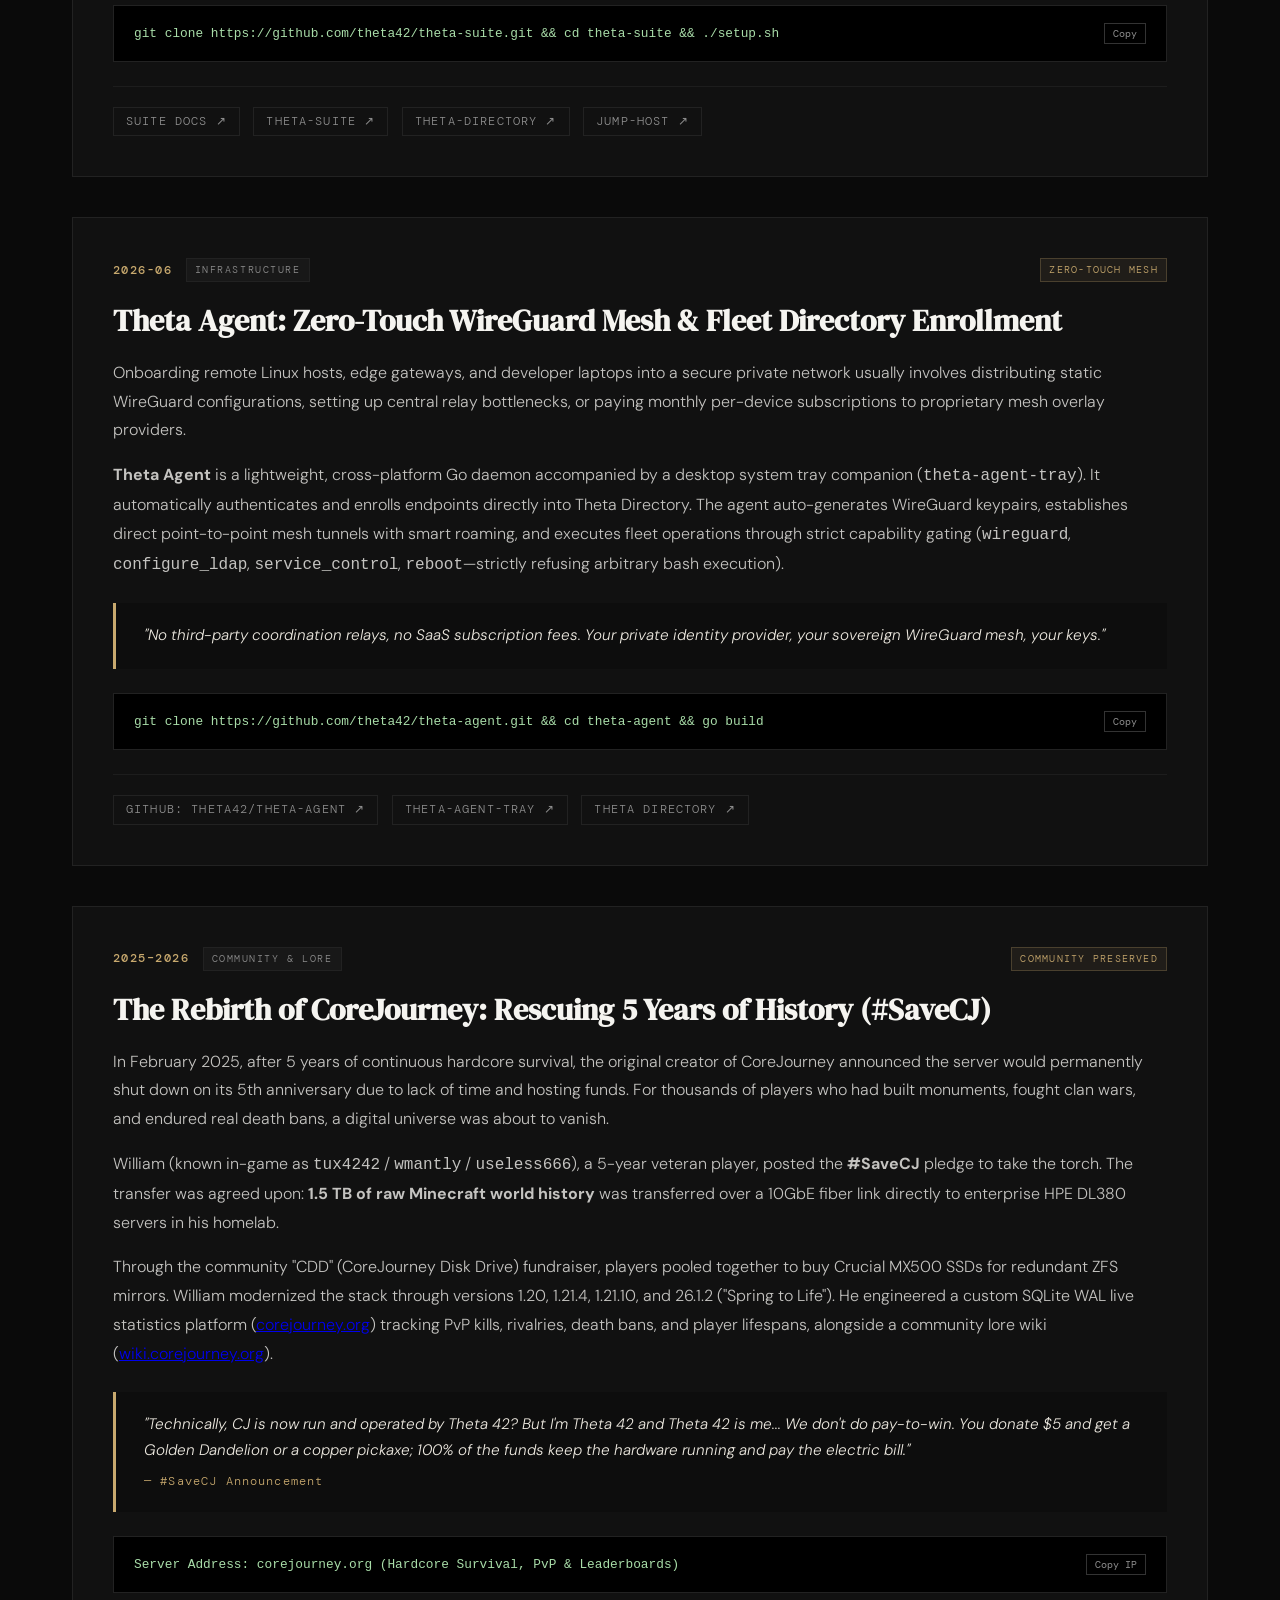
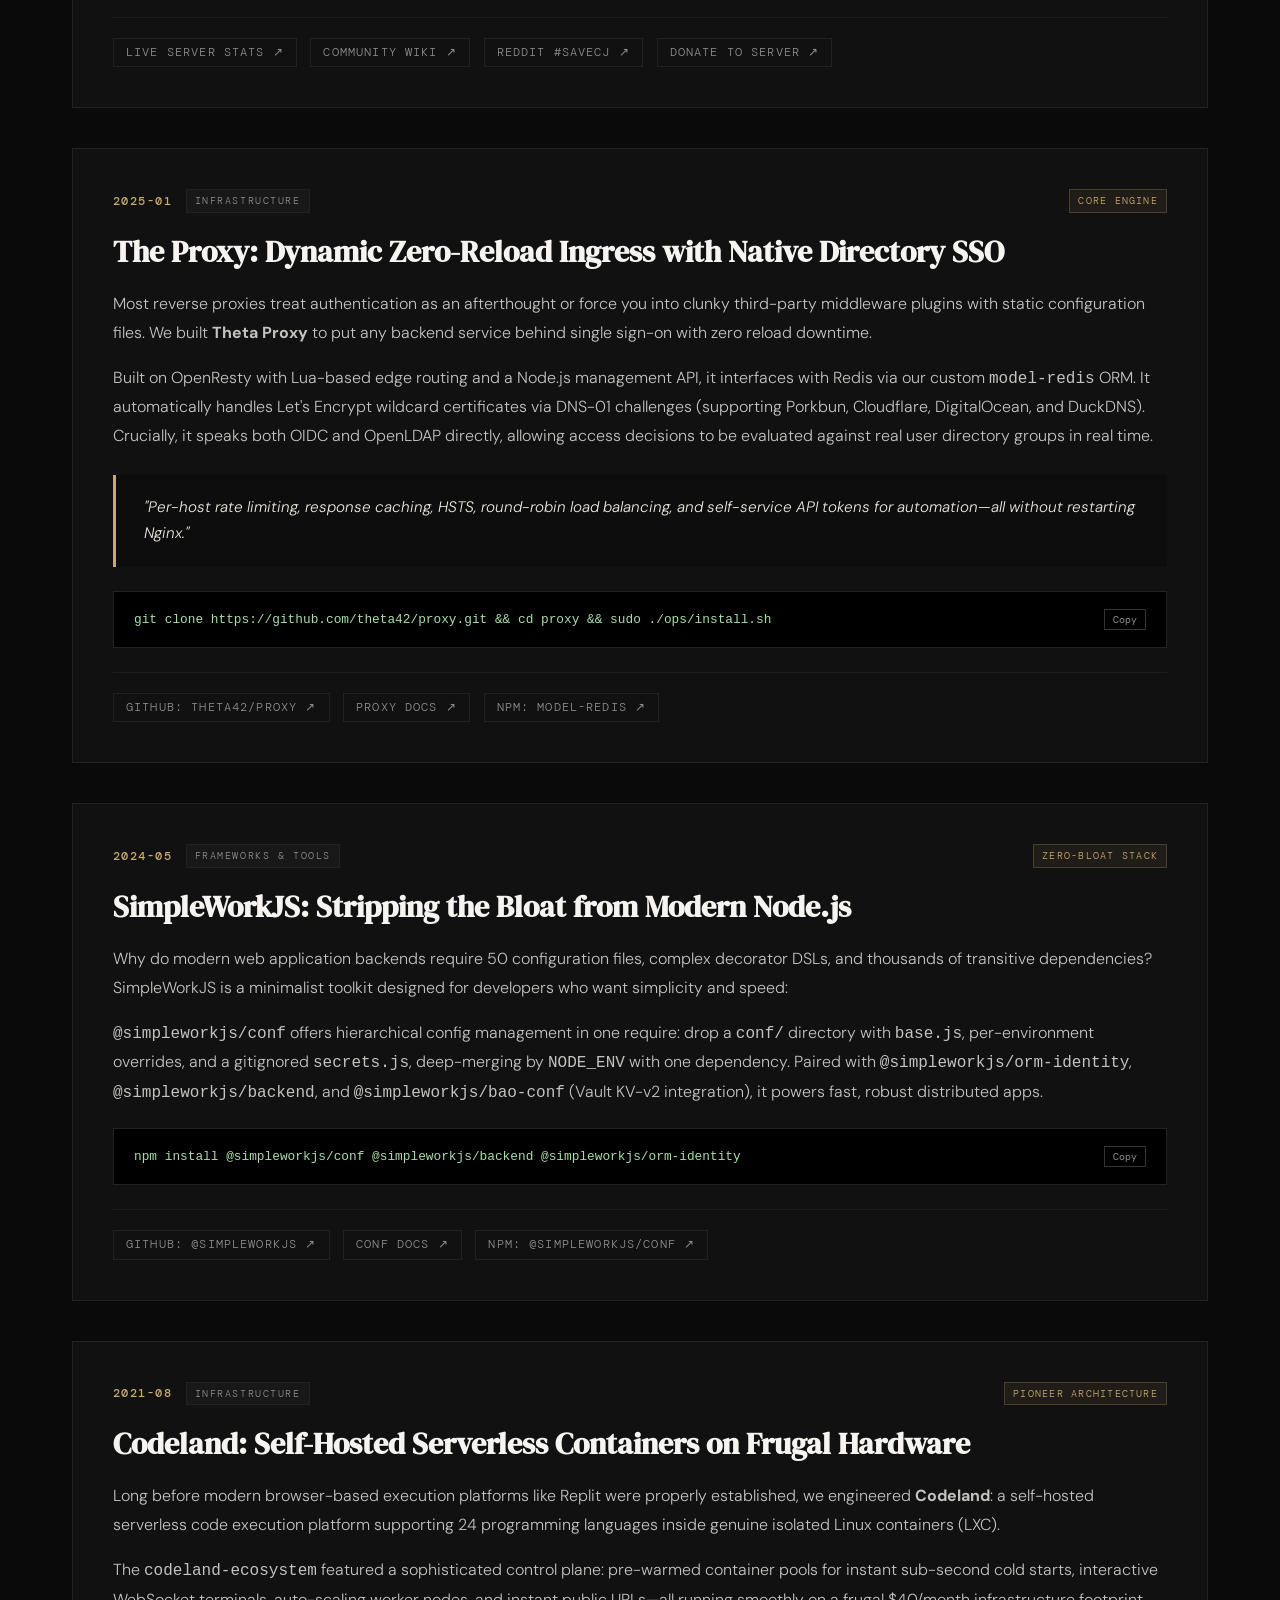
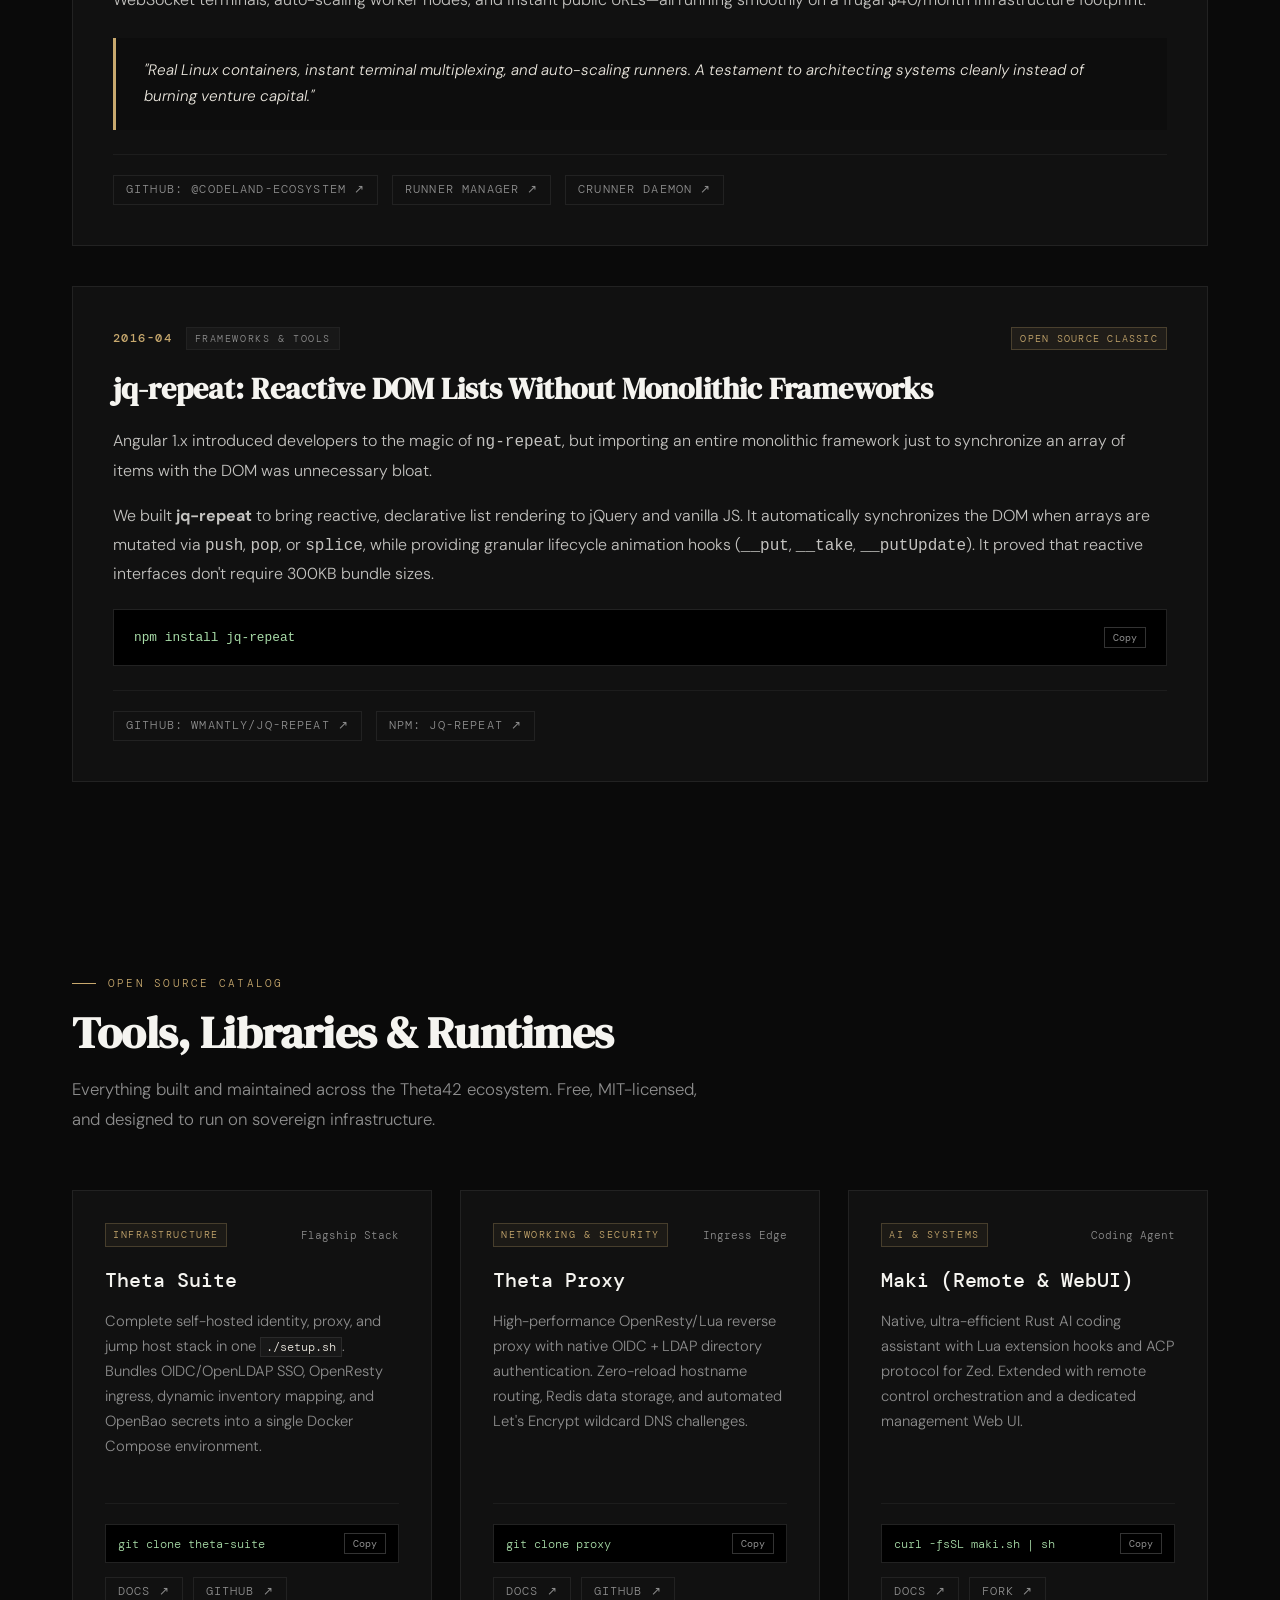
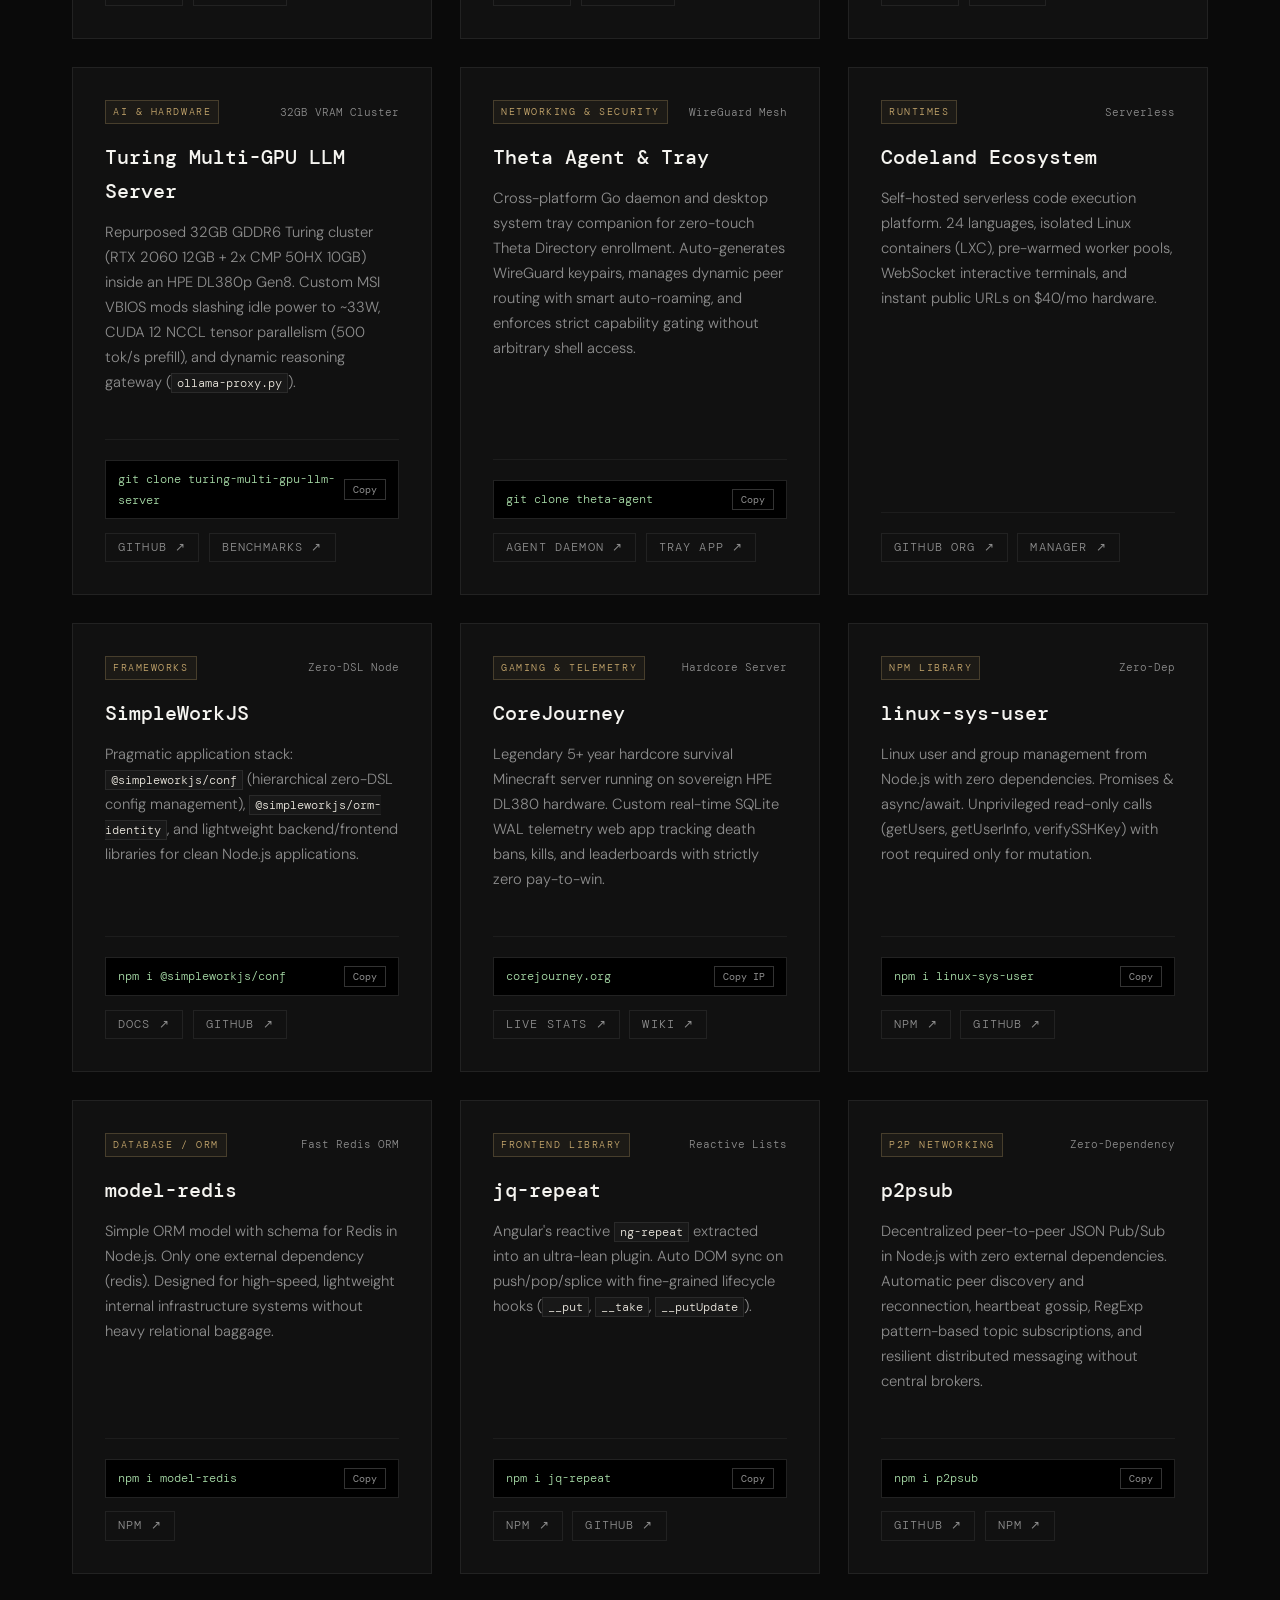
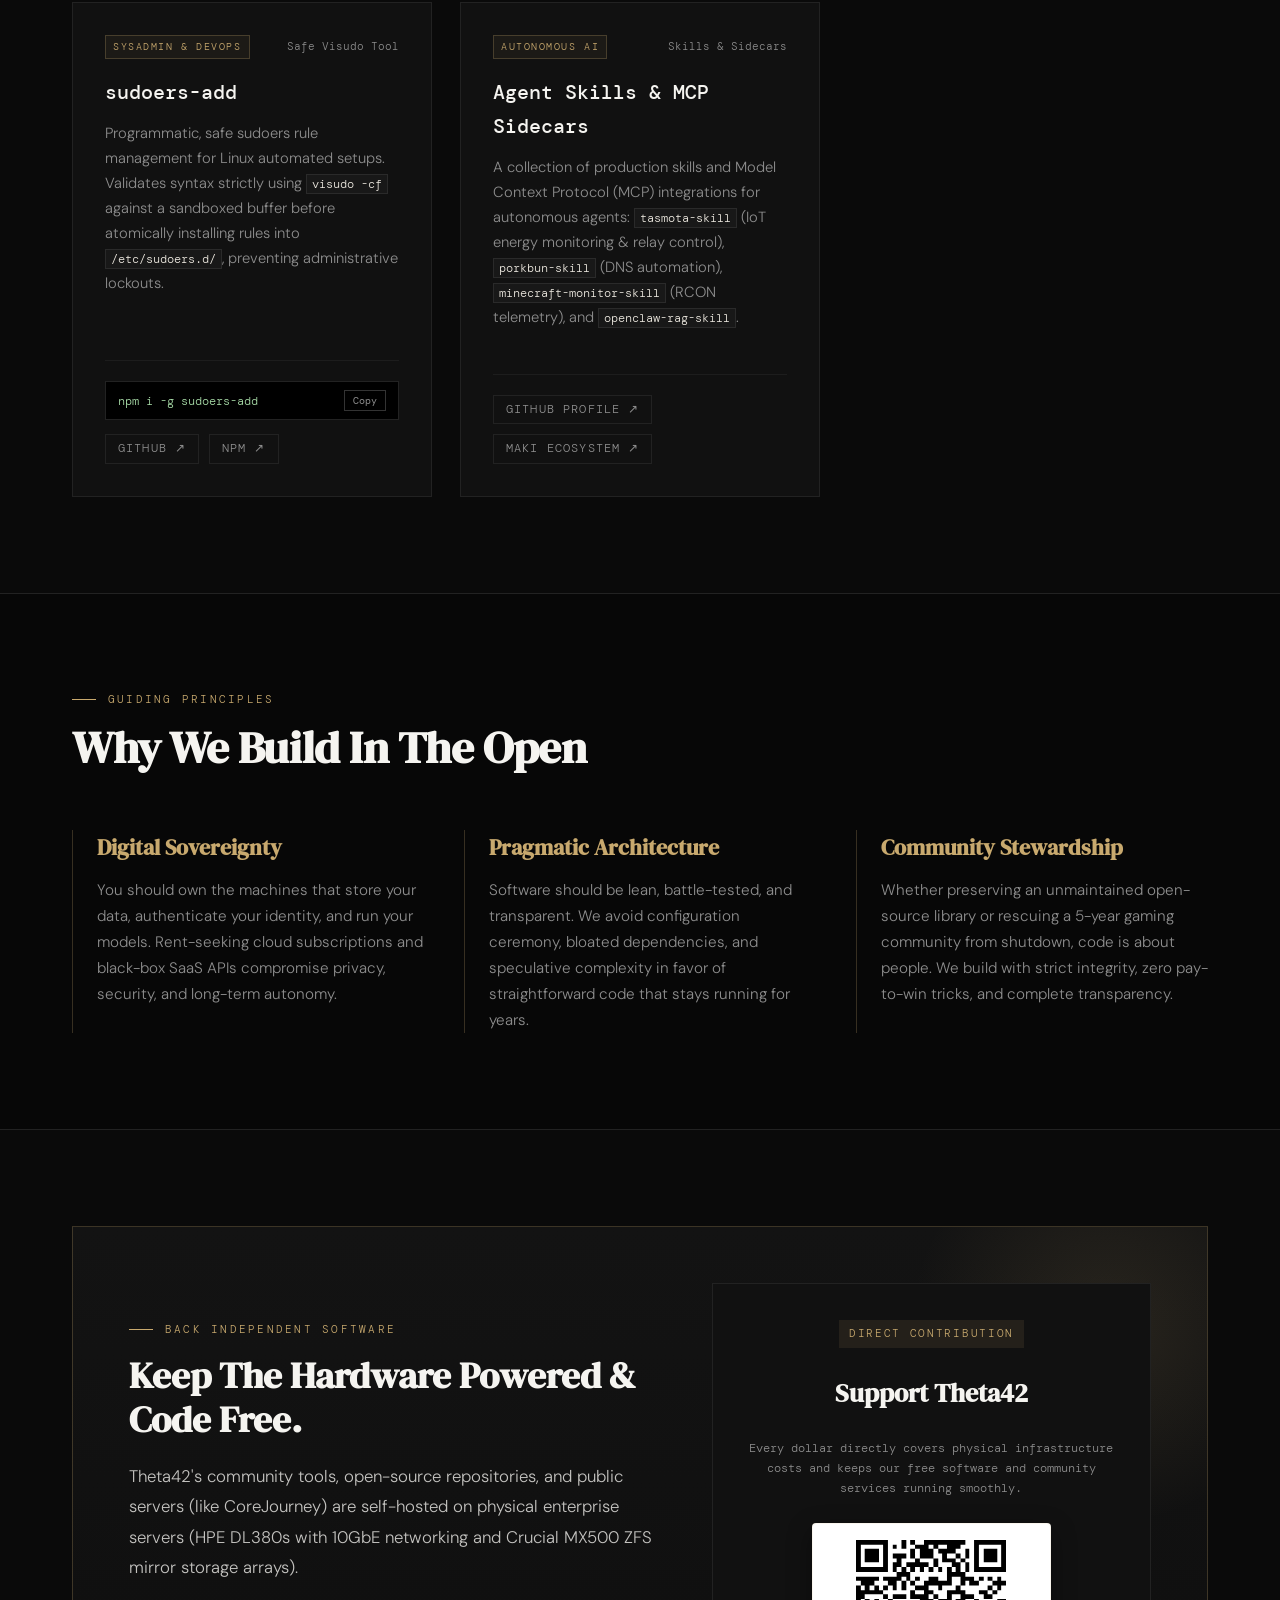
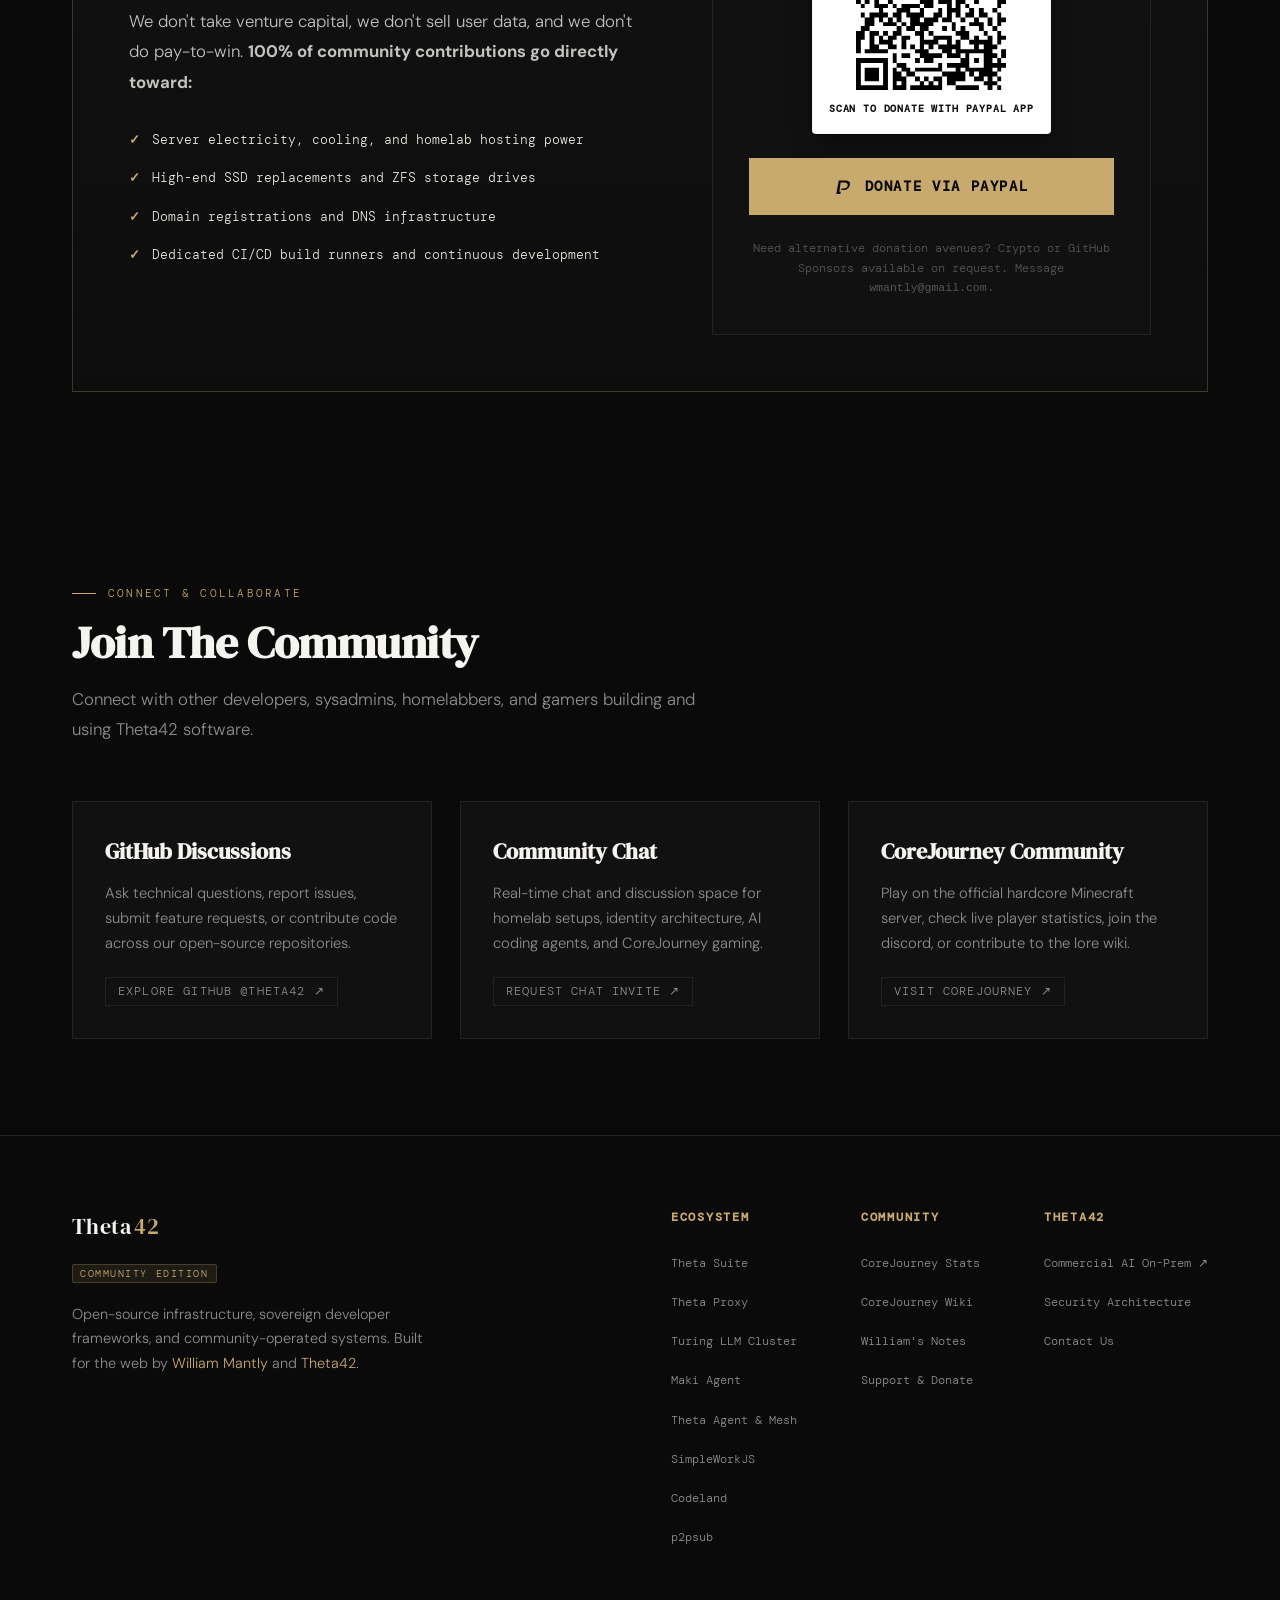
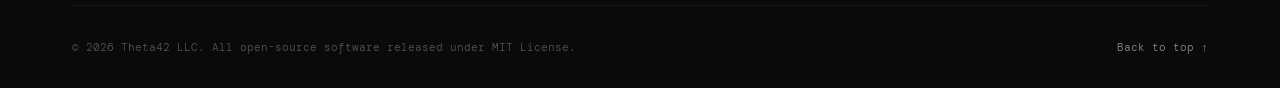
==== commit 6ed3e31e: "feat: add turing multi-gpu cluster, theta-agent, p2psub, and sysadmin tooling" ====
--- a/index.html
+++ b/index.html
@@ -165,6 +165,45 @@
       <!-- Chronicle Stream -->
       <div class="chronicle-stream">
 
+        <!-- 2026: Multi-GPU Turing LLM Cluster -->
+        <article class="chronicle-card" data-category="ai">
+          <div class="chronicle-meta">
+            <div class="chronicle-date-wrap">
+              <span class="chronicle-date">2026-09</span>
+              <span class="chronicle-category">AI & Systems</span>
+            </div>
+            <span class="chronicle-badge">Hardware Mod & LLM Engine</span>
+          </div>
+          <h3 class="chronicle-title">
+            <a href="https://github.com/wmantly/turing-multi-gpu-llm-server" target="_blank" rel="noopener">
+              Hacking 32GB VRAM: The Multi-GPU Turing Cluster on Frugal Hardware
+            </a>
+          </h3>
+          <div class="chronicle-body">
+            <p>
+              Running local models with 32k+ context shouldn't require renting cloud A100s or spending $10,000 on enterprise accelerators. We engineered a <strong>32GB GDDR6 inference cluster</strong> inside a repurposed HPE ProLiant DL380p Gen8 server by pairing a desktop RTX 2060 12GB with two decommissioned NVIDIA CMP 50HX crypto mining cards (10GB each).
+            </p>
+            <p>
+              Mining silicon famously lacks display outputs and has aggressive power configurations that draw ~240W at idle. Through <strong>custom MSI VBIOS flashing</strong>, hardware strapping, and an aggressive Linux driver P-state governor, we slashed idle power draw down to a near-silent <strong>~33W</strong>.
+            </p>
+            <p>
+              We compiled <code>llama.cpp</code> with CUDA 12 and NCCL tensor parallelism across all three Turing GPUs, achieving <strong>325–500 tok/s prompt prefill speeds</strong>. To complete the stack, we wrote <code>ollama-proxy.py</code>—an intelligent API gateway offering dynamic reasoning/thinking control (switching effortlessly between instantaneous responses with <code>think_budget=0</code> and deep chain-of-thought tokens) compatible with Ollama, OpenAI, and Anthropic tooling.
+            </p>
+            <div class="chronicle-quote">
+              "Enterprise inference performance on repurposed mining silicon for under $300. The sweet spot where hardware hacking meets autonomous AI."
+            </div>
+            <div class="chronicle-code">
+              <code>git clone https://github.com/wmantly/turing-multi-gpu-llm-server.git &amp;&amp; cd turing-multi-gpu-llm-server</code>
+              <button class="copy-btn" data-copy="git clone https://github.com/wmantly/turing-multi-gpu-llm-server.git">Copy</button>
+            </div>
+          </div>
+          <div class="chronicle-links">
+            <a href="https://github.com/wmantly/turing-multi-gpu-llm-server" target="_blank" rel="noopener" class="link-tag">GitHub: wmantly/turing-multi-gpu-llm-server ↗</a>
+            <a href="https://github.com/wmantly/turing-multi-gpu-llm-server#power-states--tuning" target="_blank" rel="noopener" class="link-tag">Power &amp; VBIOS Guide ↗</a>
+            <a href="https://github.com/wmantly/turing-multi-gpu-llm-server#ollama-proxy" target="_blank" rel="noopener" class="link-tag">Ollama Proxy ↗</a>
+          </div>
+        </article>
+
         <!-- 2026: Maki Remote Control & Web UI -->
         <article class="chronicle-card" data-category="ai">
           <div class="chronicle-meta">
@@ -236,6 +275,42 @@
             <a href="https://github.com/theta42/theta-suite" target="_blank" rel="noopener" class="link-tag">theta-suite ↗</a>
             <a href="https://github.com/theta42/theta-directory" target="_blank" rel="noopener" class="link-tag">theta-directory ↗</a>
             <a href="https://github.com/theta42/jump-host" target="_blank" rel="noopener" class="link-tag">jump-host ↗</a>
+          </div>
+        </article>
+
+        <!-- 2026: Theta Agent & Zero-Touch Mesh VPN -->
+        <article class="chronicle-card" data-category="infra">
+          <div class="chronicle-meta">
+            <div class="chronicle-date-wrap">
+              <span class="chronicle-date">2026-06</span>
+              <span class="chronicle-category">Infrastructure</span>
+            </div>
+            <span class="chronicle-badge">Zero-Touch Mesh</span>
+          </div>
+          <h3 class="chronicle-title">
+            <a href="https://github.com/theta42/theta-agent" target="_blank" rel="noopener">
+              Theta Agent: Zero-Touch WireGuard Mesh &amp; Fleet Directory Enrollment
+            </a>
+          </h3>
+          <div class="chronicle-body">
+            <p>
+              Onboarding remote Linux hosts, edge gateways, and developer laptops into a secure private network usually involves distributing static WireGuard configurations, setting up central relay bottlenecks, or paying monthly per-device subscriptions to proprietary mesh overlay providers.
+            </p>
+            <p>
+              <strong>Theta Agent</strong> is a lightweight, cross-platform Go daemon accompanied by a desktop system tray companion (<code>theta-agent-tray</code>). It automatically authenticates and enrolls endpoints directly into Theta Directory. The agent auto-generates WireGuard keypairs, establishes direct point-to-point mesh tunnels with smart roaming, and executes fleet operations through strict capability gating (<code>wireguard</code>, <code>configure_ldap</code>, <code>service_control</code>, <code>reboot</code>—strictly refusing arbitrary bash execution).
+            </p>
+            <div class="chronicle-quote">
+              "No third-party coordination relays, no SaaS subscription fees. Your private identity provider, your sovereign WireGuard mesh, your keys."
+            </div>
+            <div class="chronicle-code">
+              <code>git clone https://github.com/theta42/theta-agent.git &amp;&amp; cd theta-agent &amp;&amp; go build</code>
+              <button class="copy-btn" data-copy="git clone https://github.com/theta42/theta-agent.git">Copy</button>
+            </div>
+          </div>
+          <div class="chronicle-links">
+            <a href="https://github.com/theta42/theta-agent" target="_blank" rel="noopener" class="link-tag">GitHub: theta42/theta-agent ↗</a>
+            <a href="https://github.com/theta42/theta-agent-tray" target="_blank" rel="noopener" class="link-tag">theta-agent-tray ↗</a>
+            <a href="https://github.com/theta42/theta-directory" target="_blank" rel="noopener" class="link-tag">Theta Directory ↗</a>
           </div>
         </article>
 
@@ -508,6 +583,58 @@
           </div>
         </div>
 
+        <!-- Turing Multi-GPU LLM Server -->
+        <div class="project-card">
+          <div class="project-top">
+            <div class="project-tag-strip">
+              <span class="project-cat">AI & Hardware</span>
+              <span class="project-stars">32GB VRAM Cluster</span>
+            </div>
+            <h4 class="project-name">
+              <a href="https://github.com/wmantly/turing-multi-gpu-llm-server" target="_blank" rel="noopener">Turing Multi-GPU LLM Server</a>
+            </h4>
+            <p class="project-desc">
+              Repurposed 32GB GDDR6 Turing cluster (RTX 2060 12GB + 2x CMP 50HX 10GB) inside an HPE DL380p Gen8. Custom MSI VBIOS mods slashing idle power to ~33W, CUDA 12 NCCL tensor parallelism (500 tok/s prefill), and dynamic reasoning gateway (<code>ollama-proxy.py</code>).
+            </p>
+          </div>
+          <div class="project-bottom">
+            <div class="project-cmd">
+              <span>git clone turing-multi-gpu-llm-server</span>
+              <button class="copy-btn" data-copy="git clone https://github.com/wmantly/turing-multi-gpu-llm-server.git">Copy</button>
+            </div>
+            <div class="project-actions">
+              <a href="https://github.com/wmantly/turing-multi-gpu-llm-server" target="_blank" rel="noopener" class="link-tag">GitHub ↗</a>
+              <a href="https://github.com/wmantly/turing-multi-gpu-llm-server#benchmarks" target="_blank" rel="noopener" class="link-tag">Benchmarks ↗</a>
+            </div>
+          </div>
+        </div>
+
+        <!-- Theta Agent -->
+        <div class="project-card">
+          <div class="project-top">
+            <div class="project-tag-strip">
+              <span class="project-cat">Networking & Security</span>
+              <span class="project-stars">WireGuard Mesh</span>
+            </div>
+            <h4 class="project-name">
+              <a href="https://github.com/theta42/theta-agent" target="_blank" rel="noopener">Theta Agent &amp; Tray</a>
+            </h4>
+            <p class="project-desc">
+              Cross-platform Go daemon and desktop system tray companion for zero-touch Theta Directory enrollment. Auto-generates WireGuard keypairs, manages dynamic peer routing with smart auto-roaming, and enforces strict capability gating without arbitrary shell access.
+            </p>
+          </div>
+          <div class="project-bottom">
+            <div class="project-cmd">
+              <span>git clone theta-agent</span>
+              <button class="copy-btn" data-copy="git clone https://github.com/theta42/theta-agent.git">Copy</button>
+            </div>
+            <div class="project-actions">
+              <a href="https://github.com/theta42/theta-agent" target="_blank" rel="noopener" class="link-tag">Agent Daemon ↗</a>
+              <a href="https://github.com/theta42/theta-agent-tray" target="_blank" rel="noopener" class="link-tag">Tray App ↗</a>
+            </div>
+          </div>
+        </div>
+
         <!-- Codeland -->
         <div class="project-card">
           <div class="project-top">
@@ -655,6 +782,80 @@
             <div class="project-actions">
               <a href="https://www.npmjs.com/package/jq-repeat" target="_blank" rel="noopener" class="link-tag">NPM ↗</a>
               <a href="https://github.com/wmantly/jq-repeat" target="_blank" rel="noopener" class="link-tag">GitHub ↗</a>
+            </div>
+          </div>
+        </div>
+
+        <!-- P2PSub -->
+        <div class="project-card">
+          <div class="project-top">
+            <div class="project-tag-strip">
+              <span class="project-cat">P2P Networking</span>
+              <span class="project-stars">Zero-Dependency</span>
+            </div>
+            <h4 class="project-name">
+              <a href="https://github.com/wmantly/p2psub" target="_blank" rel="noopener">p2psub</a>
+            </h4>
+            <p class="project-desc">
+              Decentralized peer-to-peer JSON Pub/Sub in Node.js with zero external dependencies. Automatic peer discovery and reconnection, heartbeat gossip, RegExp pattern-based topic subscriptions, and resilient distributed messaging without central brokers.
+            </p>
+          </div>
+          <div class="project-bottom">
+            <div class="project-cmd">
+              <span>npm i p2psub</span>
+              <button class="copy-btn" data-copy="npm install p2psub">Copy</button>
+            </div>
+            <div class="project-actions">
+              <a href="https://github.com/wmantly/p2psub" target="_blank" rel="noopener" class="link-tag">GitHub ↗</a>
+              <a href="https://www.npmjs.com/package/p2psub" target="_blank" rel="noopener" class="link-tag">NPM ↗</a>
+            </div>
+          </div>
+        </div>
+
+        <!-- sudoers-add -->
+        <div class="project-card">
+          <div class="project-top">
+            <div class="project-tag-strip">
+              <span class="project-cat">Sysadmin &amp; DevOps</span>
+              <span class="project-stars">Safe Visudo Tool</span>
+            </div>
+            <h4 class="project-name">
+              <a href="https://github.com/wmantly/sudoers-add" target="_blank" rel="noopener">sudoers-add</a>
+            </h4>
+            <p class="project-desc">
+              Programmatic, safe sudoers rule management for Linux automated setups. Validates syntax strictly using <code>visudo -cf</code> against a sandboxed buffer before atomically installing rules into <code>/etc/sudoers.d/</code>, preventing administrative lockouts.
+            </p>
+          </div>
+          <div class="project-bottom">
+            <div class="project-cmd">
+              <span>npm i -g sudoers-add</span>
+              <button class="copy-btn" data-copy="npm install -g sudoers-add">Copy</button>
+            </div>
+            <div class="project-actions">
+              <a href="https://github.com/wmantly/sudoers-add" target="_blank" rel="noopener" class="link-tag">GitHub ↗</a>
+              <a href="https://www.npmjs.com/package/sudoers-add" target="_blank" rel="noopener" class="link-tag">NPM ↗</a>
+            </div>
+          </div>
+        </div>
+
+        <!-- Agent Skills & MCP Sidecars -->
+        <div class="project-card">
+          <div class="project-top">
+            <div class="project-tag-strip">
+              <span class="project-cat">Autonomous AI</span>
+              <span class="project-stars">Skills &amp; Sidecars</span>
+            </div>
+            <h4 class="project-name">
+              <a href="https://github.com/wmantly" target="_blank" rel="noopener">Agent Skills &amp; MCP Sidecars</a>
+            </h4>
+            <p class="project-desc">
+              A collection of production skills and Model Context Protocol (MCP) integrations for autonomous agents: <code>tasmota-skill</code> (IoT energy monitoring &amp; relay control), <code>porkbun-skill</code> (DNS automation), <code>minecraft-monitor-skill</code> (RCON telemetry), and <code>openclaw-rag-skill</code>.
+            </p>
+          </div>
+          <div class="project-bottom">
+            <div class="project-actions">
+              <a href="https://github.com/wmantly" target="_blank" rel="noopener" class="link-tag">GitHub Profile ↗</a>
+              <a href="https://github.com/wmantly/maki" target="_blank" rel="noopener" class="link-tag">Maki Ecosystem ↗</a>
             </div>
           </div>
         </div>
@@ -807,9 +1008,12 @@
             <ul>
               <li><a href="https://github.com/theta42/theta-suite" target="_blank" rel="noopener">Theta Suite</a></li>
               <li><a href="https://github.com/theta42/proxy" target="_blank" rel="noopener">Theta Proxy</a></li>
+              <li><a href="https://github.com/wmantly/turing-multi-gpu-llm-server" target="_blank" rel="noopener">Turing LLM Cluster</a></li>
               <li><a href="https://github.com/wmantly/maki" target="_blank" rel="noopener">Maki Agent</a></li>
+              <li><a href="https://github.com/theta42/theta-agent" target="_blank" rel="noopener">Theta Agent &amp; Mesh</a></li>
               <li><a href="https://github.com/simpleworkjs" target="_blank" rel="noopener">SimpleWorkJS</a></li>
               <li><a href="https://github.com/codeland-ecosystem" target="_blank" rel="noopener">Codeland</a></li>
+              <li><a href="https://github.com/wmantly/p2psub" target="_blank" rel="noopener">p2psub</a></li>
             </ul>
           </div>
 
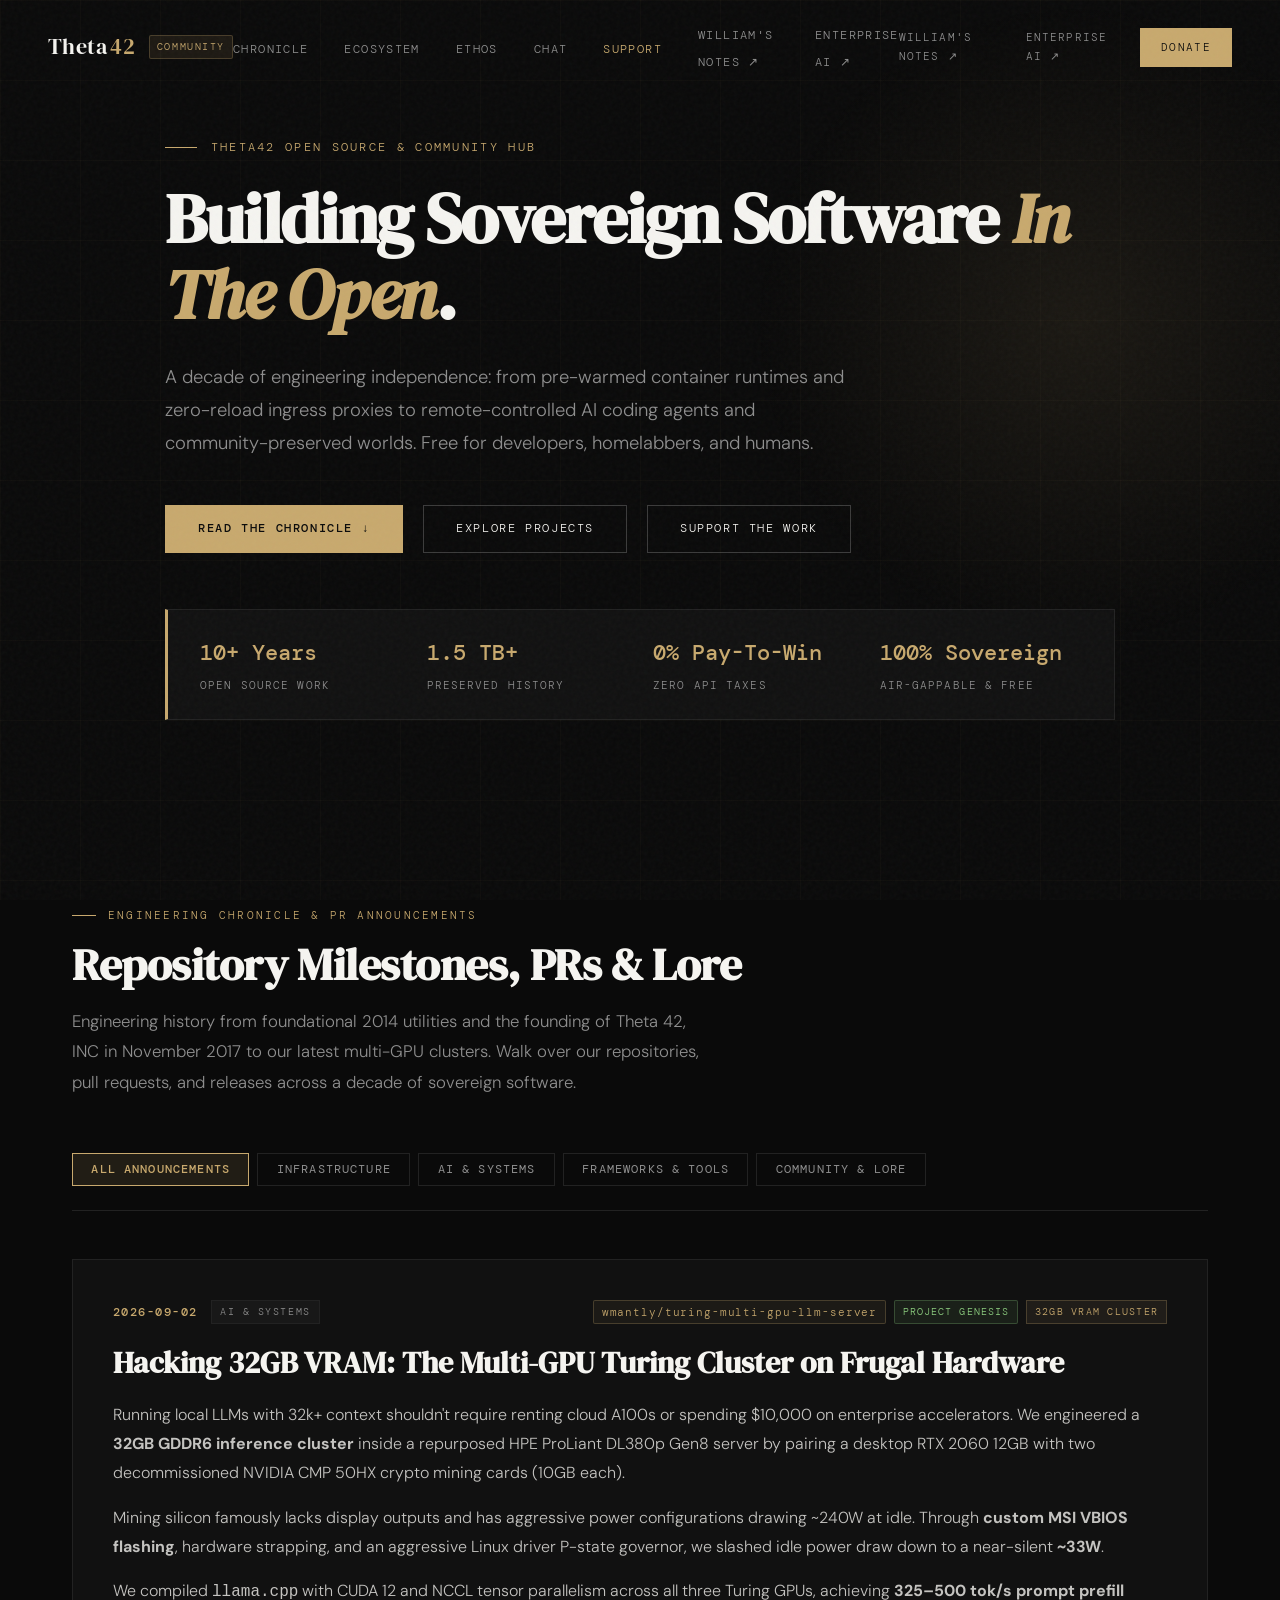
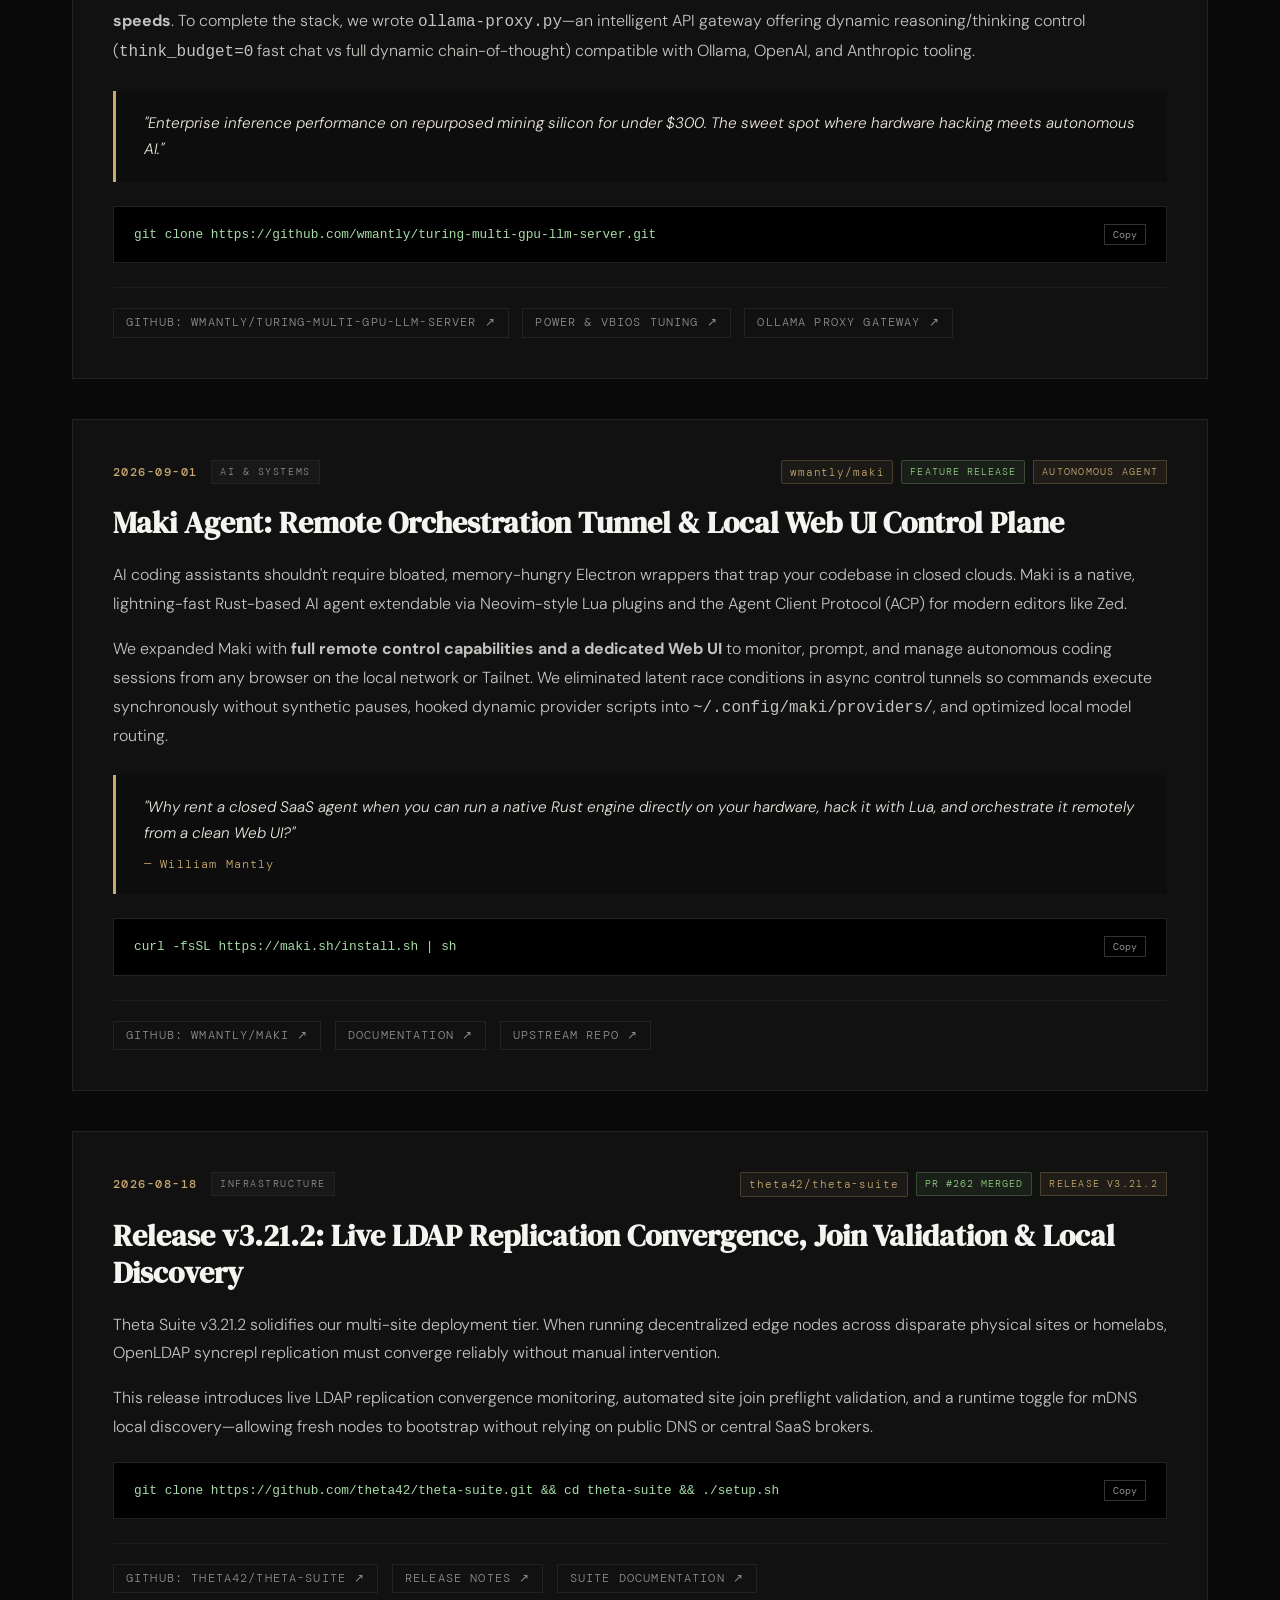
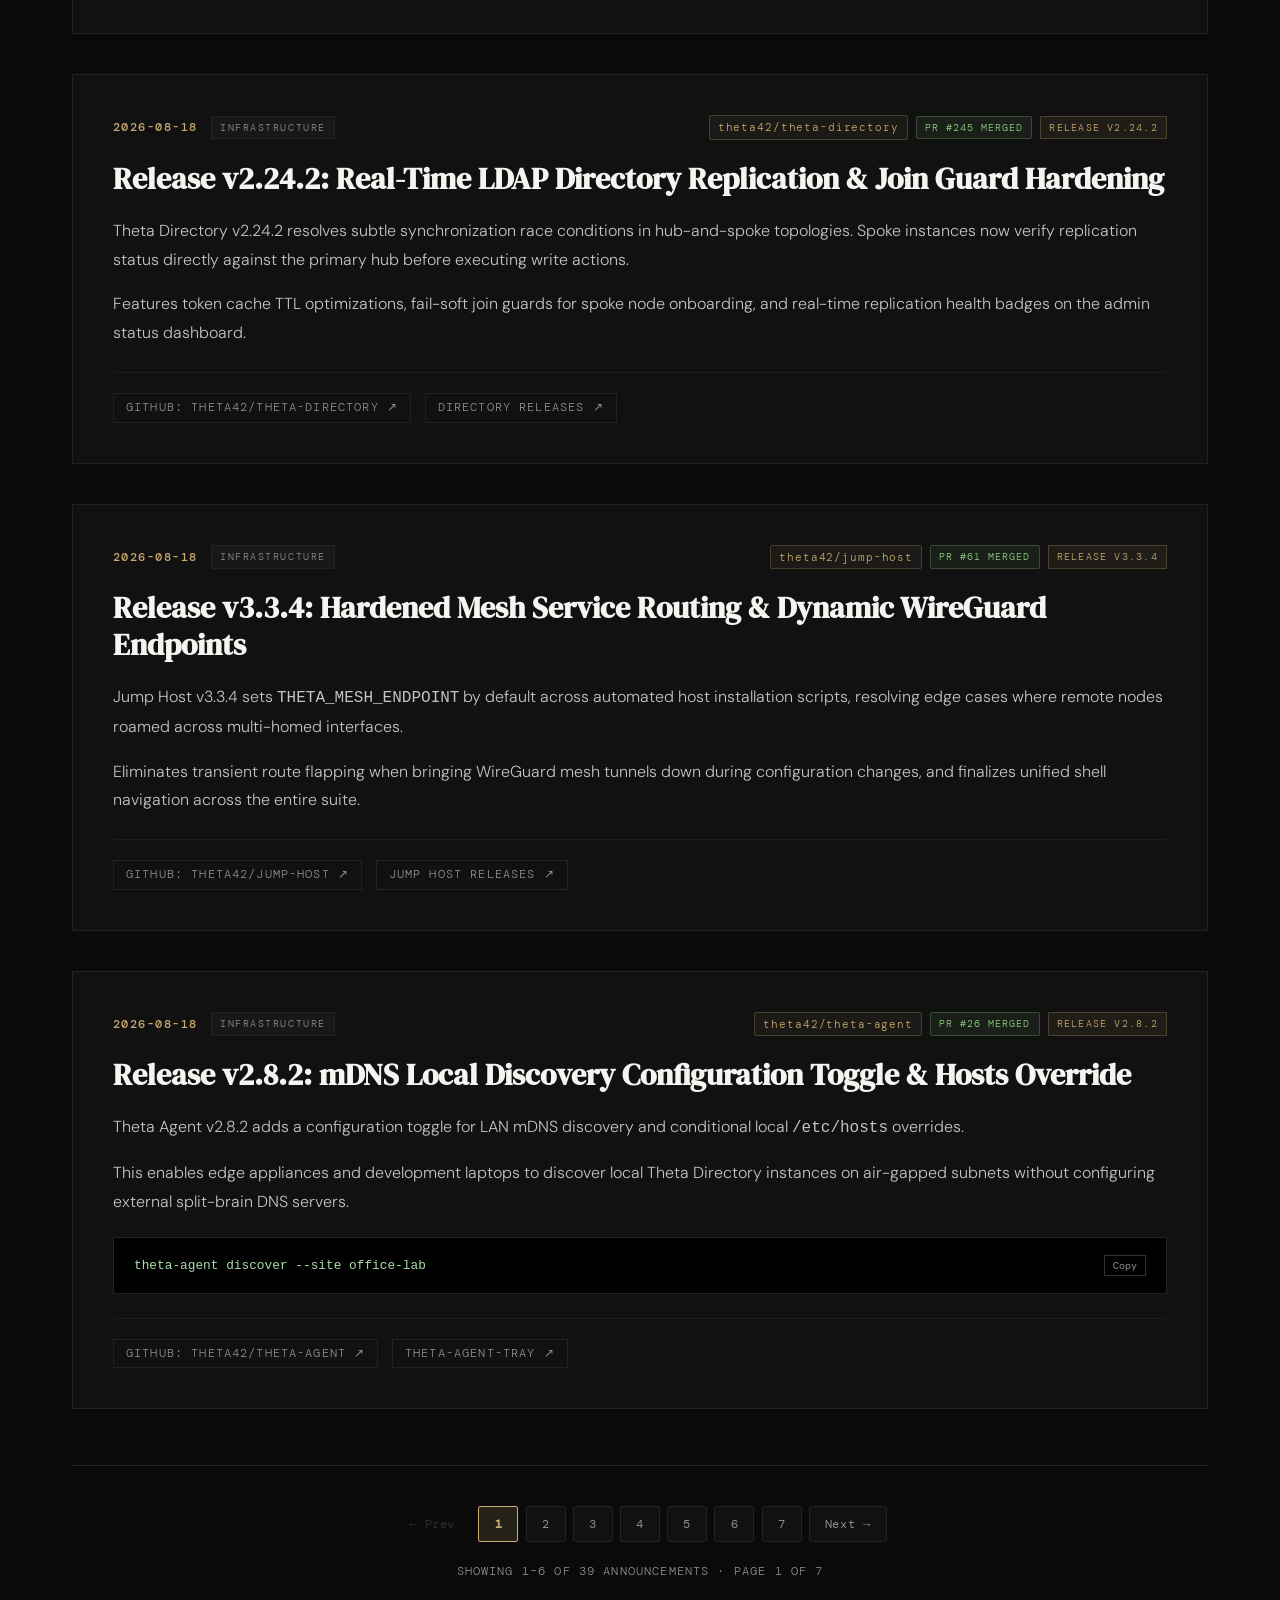
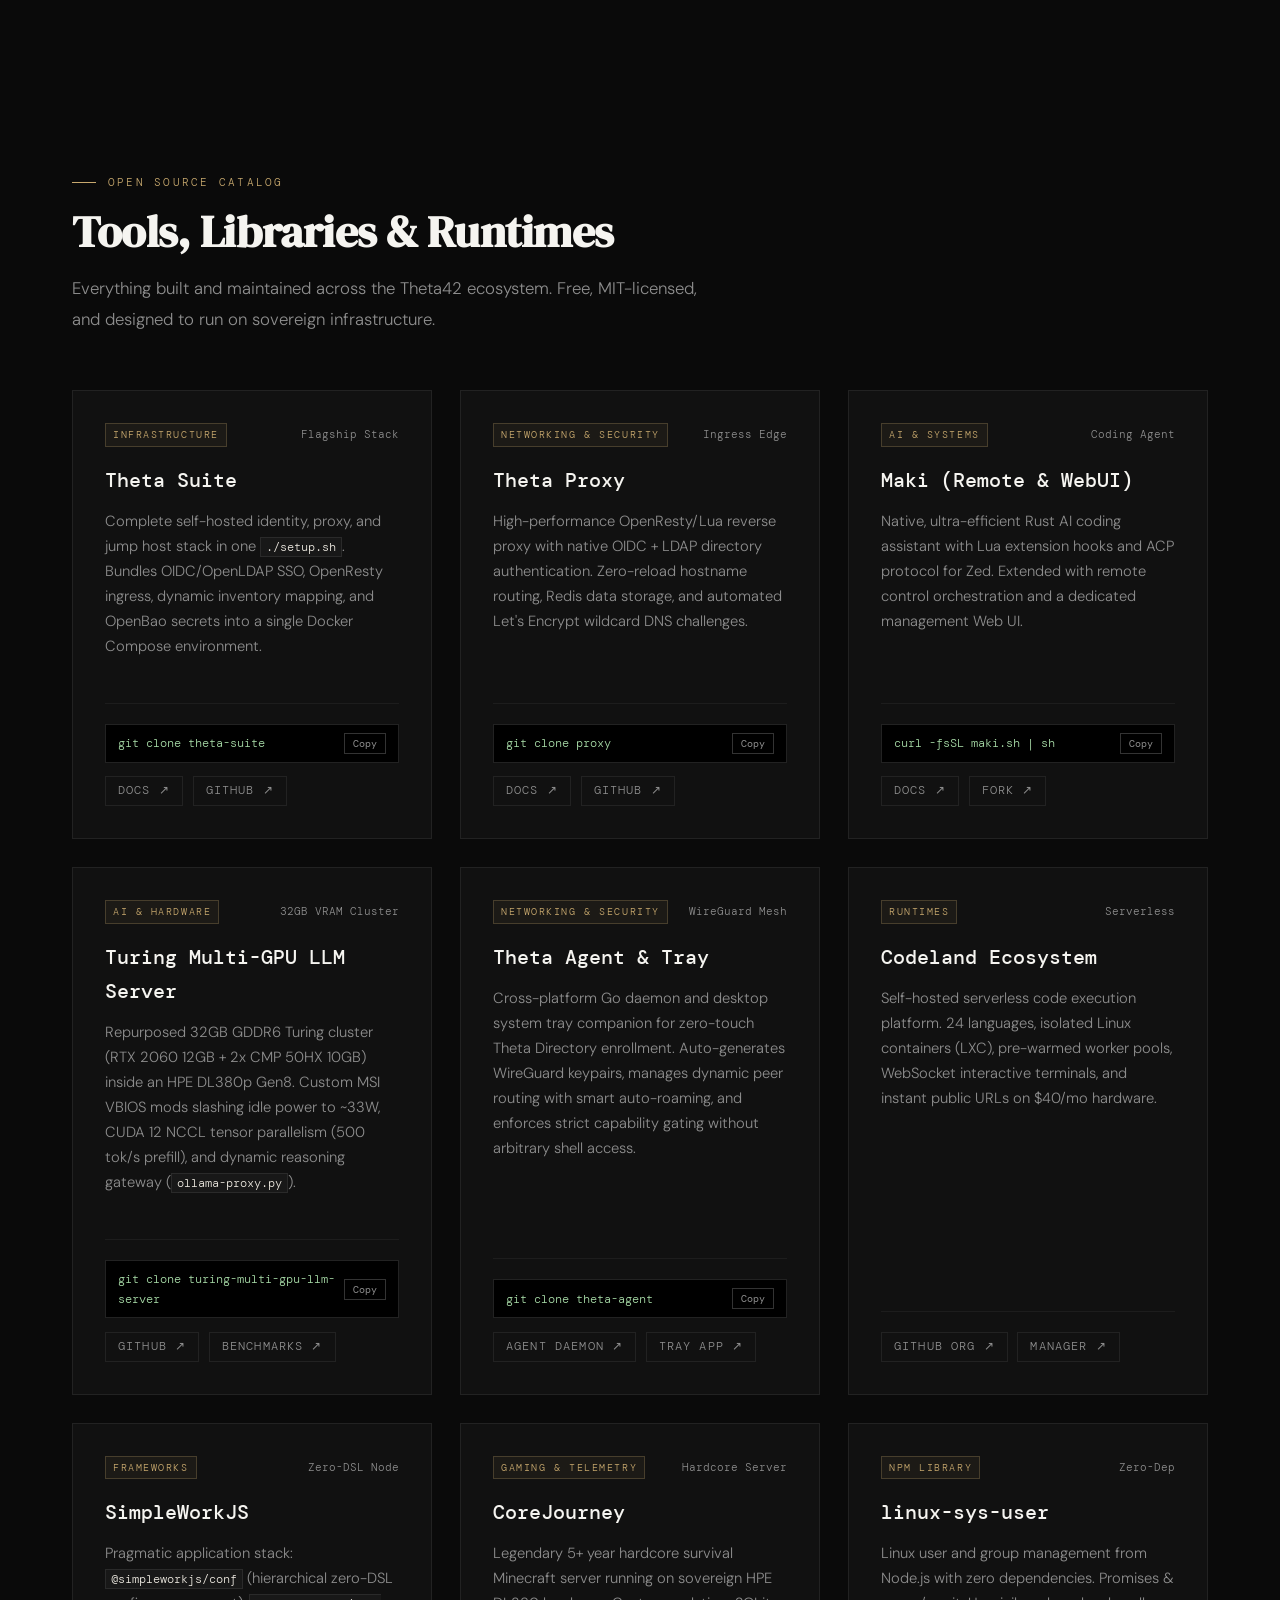
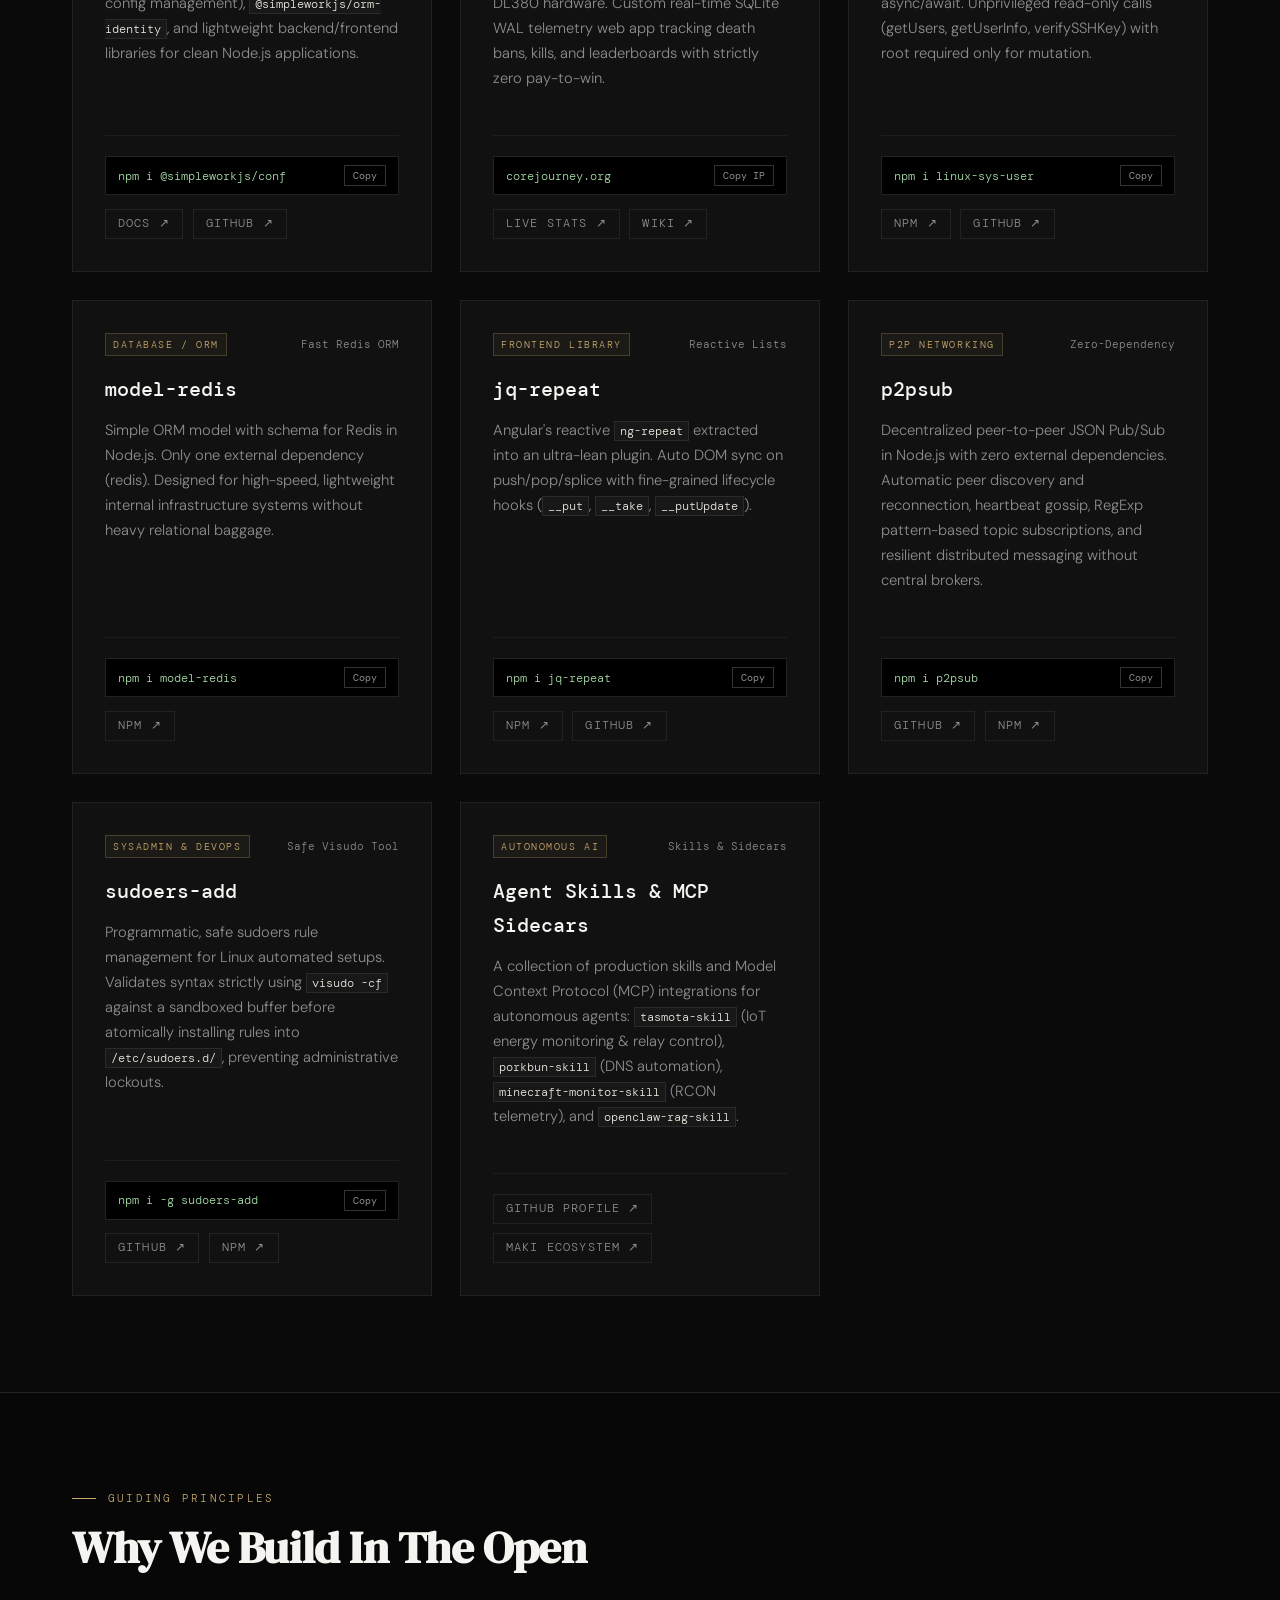
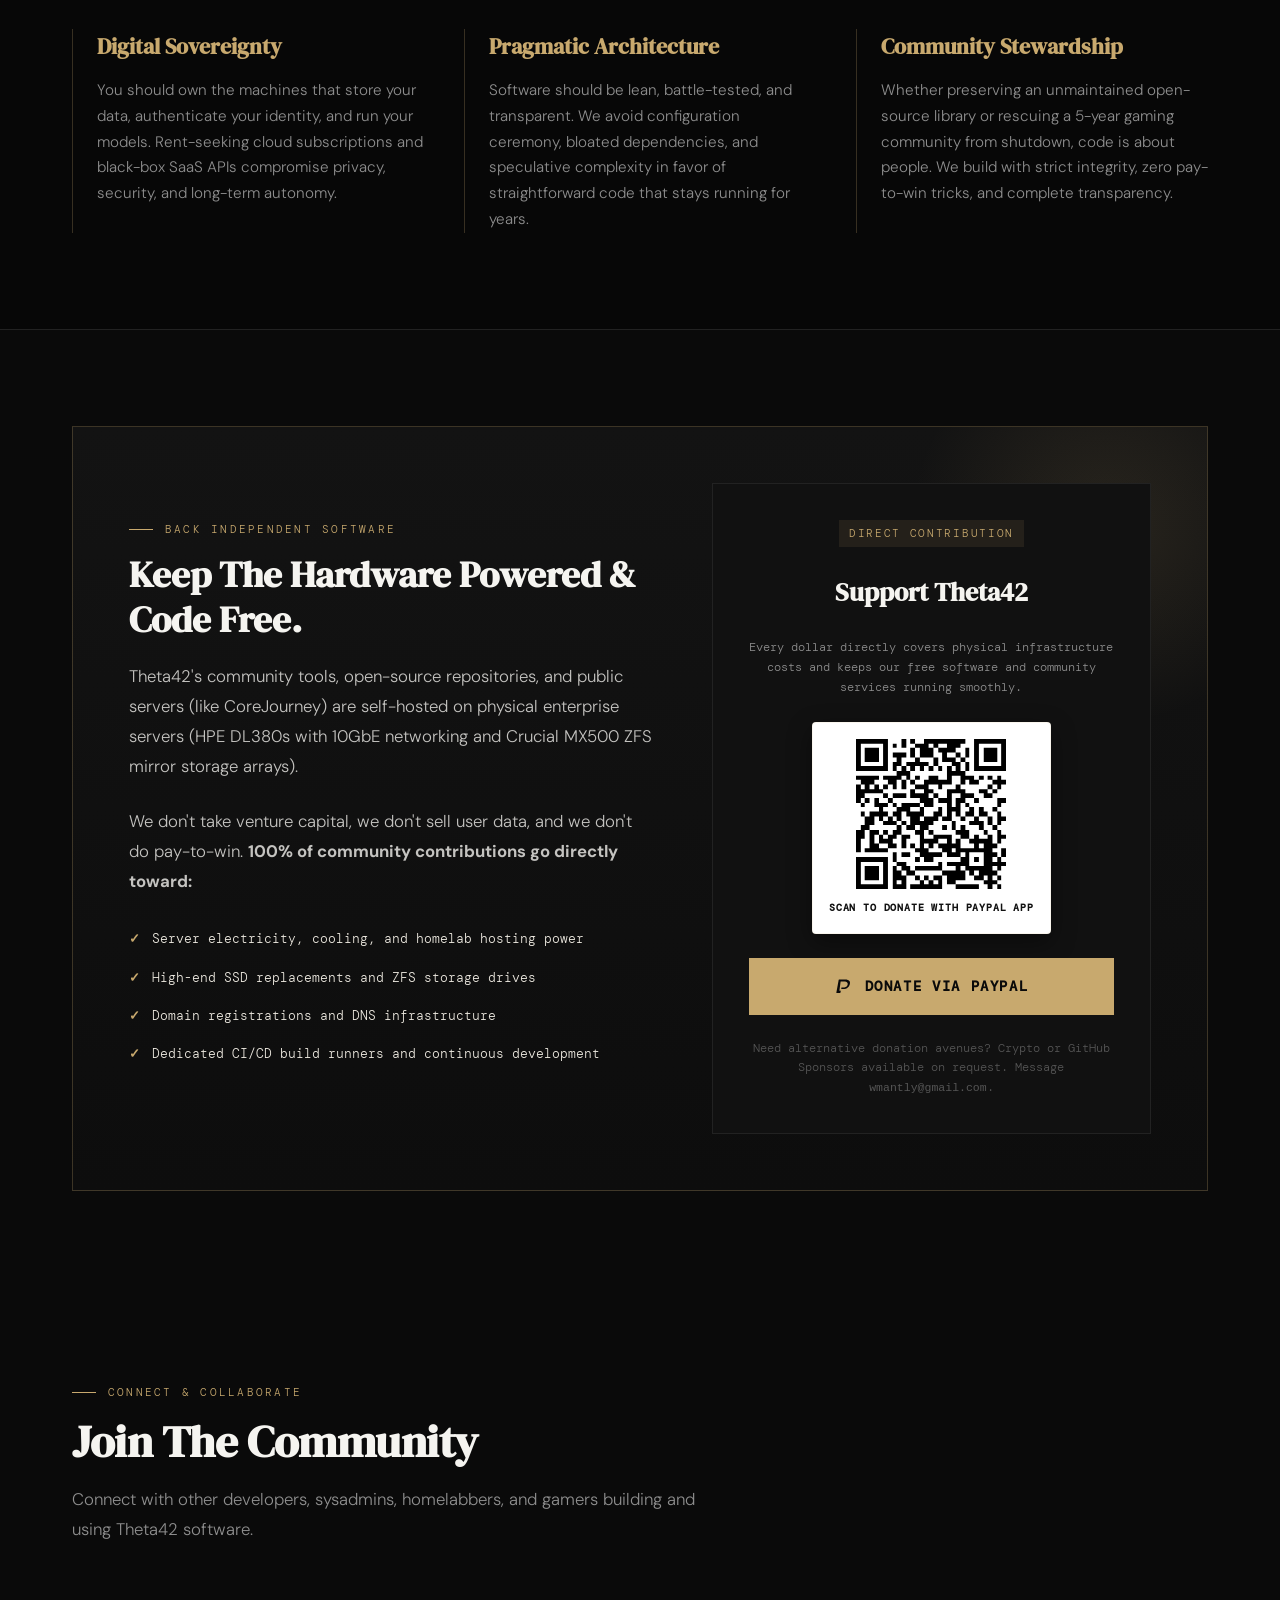
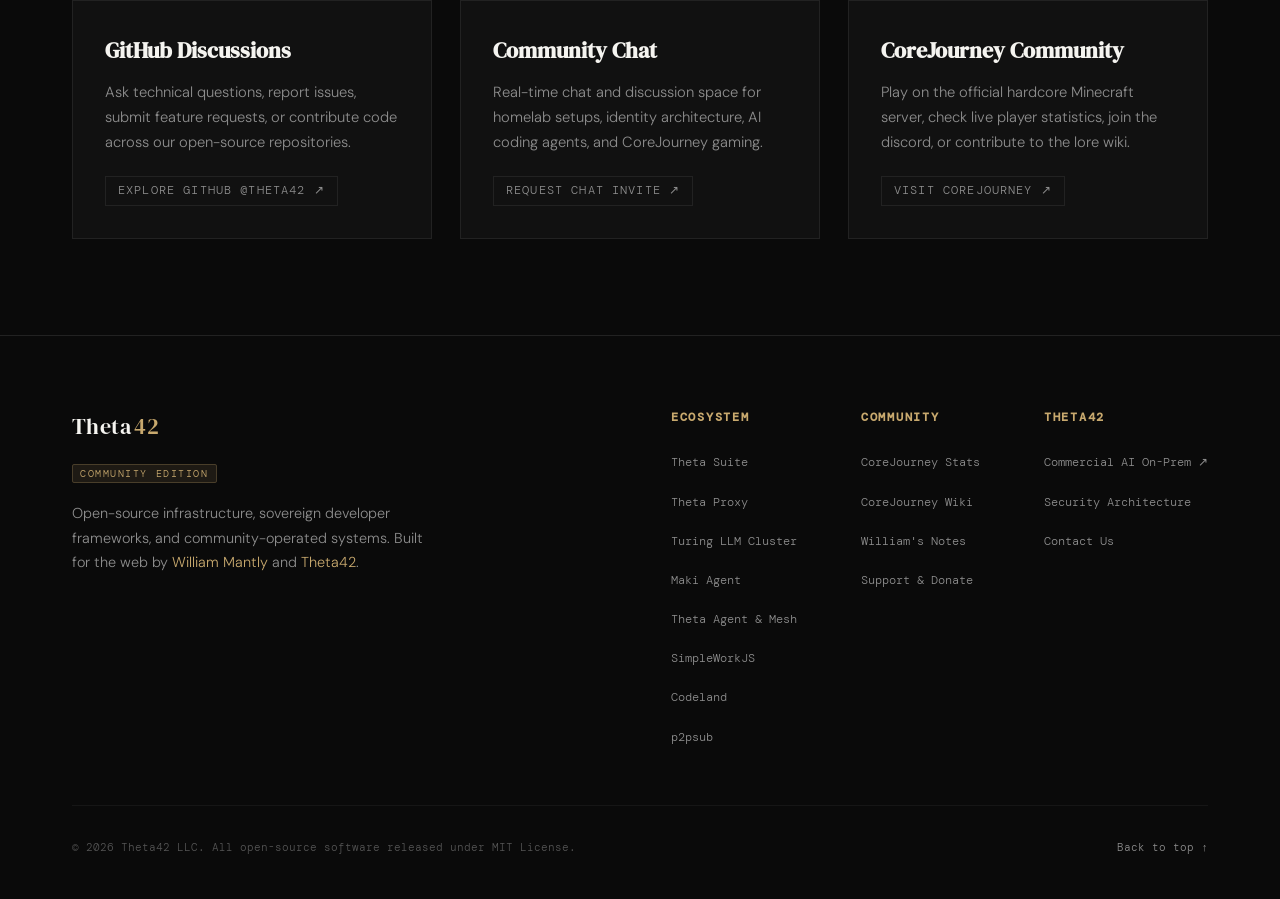
==== commit 2ea53931: "feat: add paginated chronicle of 39 PR & milestone announcements dating from 2014 to 2026" ====
--- a/index.html
+++ b/index.html
@@ -146,33 +146,36 @@
   <section id="chronicle">
     <div class="container">
       <div class="section-header">
-        <div class="section-eyebrow">Engineering Chronicle & Dispatches</div>
-        <h2>Field Notes, Milestones & Lore</h2>
+        <div class="section-eyebrow">Engineering Chronicle & PR Announcements</div>
+        <h2>Repository Milestones, PRs & Lore</h2>
         <p class="section-desc">
-          Real engineering history dating back over a decade. Every tool and system we publish originates from solving real friction without renting software from third-party monopolies.
+          Engineering history from foundational 2014 utilities and the founding of Theta 42, INC in November 2017 to our latest multi-GPU clusters. Walk over our repositories, pull requests, and releases across a decade of sovereign software.
         </p>
       </div>
 
       <!-- Filter Bar -->
       <div class="filter-bar">
-        <button class="filter-btn active" data-filter="all">All Dispatches</button>
+        <button class="filter-btn active" data-filter="all">All Announcements</button>
+        <button class="filter-btn" data-filter="infra">Infrastructure</button>
         <button class="filter-btn" data-filter="ai">AI & Systems</button>
-        <button class="filter-btn" data-filter="infra">Infrastructure</button>
         <button class="filter-btn" data-filter="frameworks">Frameworks & Tools</button>
         <button class="filter-btn" data-filter="community">Community & Lore</button>
       </div>
 
       <!-- Chronicle Stream -->
       <div class="chronicle-stream">
-
-        <!-- 2026: Multi-GPU Turing LLM Cluster -->
+        <!-- 2026-09-02: Hacking 32GB VRAM: The Multi-GPU Turing Cluster on Frugal Hardware -->
         <article class="chronicle-card" data-category="ai">
           <div class="chronicle-meta">
             <div class="chronicle-date-wrap">
-              <span class="chronicle-date">2026-09</span>
+              <span class="chronicle-date">2026-09-02</span>
               <span class="chronicle-category">AI & Systems</span>
             </div>
-            <span class="chronicle-badge">Hardware Mod & LLM Engine</span>
+            <div class="chronicle-badges-group">
+              <span class="chronicle-repo">wmantly/turing-multi-gpu-llm-server</span>
+              <span class="chronicle-pr-tag">Project Genesis</span>
+              <span class="chronicle-badge">32GB VRAM Cluster</span>
+            </div>
           </div>
           <h3 class="chronicle-title">
             <a href="https://github.com/wmantly/turing-multi-gpu-llm-server" target="_blank" rel="noopener">
@@ -180,54 +183,48 @@
             </a>
           </h3>
           <div class="chronicle-body">
-            <p>
-              Running local models with 32k+ context shouldn't require renting cloud A100s or spending $10,000 on enterprise accelerators. We engineered a <strong>32GB GDDR6 inference cluster</strong> inside a repurposed HPE ProLiant DL380p Gen8 server by pairing a desktop RTX 2060 12GB with two decommissioned NVIDIA CMP 50HX crypto mining cards (10GB each).
-            </p>
-            <p>
-              Mining silicon famously lacks display outputs and has aggressive power configurations that draw ~240W at idle. Through <strong>custom MSI VBIOS flashing</strong>, hardware strapping, and an aggressive Linux driver P-state governor, we slashed idle power draw down to a near-silent <strong>~33W</strong>.
-            </p>
-            <p>
-              We compiled <code>llama.cpp</code> with CUDA 12 and NCCL tensor parallelism across all three Turing GPUs, achieving <strong>325–500 tok/s prompt prefill speeds</strong>. To complete the stack, we wrote <code>ollama-proxy.py</code>—an intelligent API gateway offering dynamic reasoning/thinking control (switching effortlessly between instantaneous responses with <code>think_budget=0</code> and deep chain-of-thought tokens) compatible with Ollama, OpenAI, and Anthropic tooling.
-            </p>
+            <p>Running local LLMs with 32k+ context shouldn't require renting cloud A100s or spending $10,000 on enterprise accelerators. We engineered a <strong>32GB GDDR6 inference cluster</strong> inside a repurposed HPE ProLiant DL380p Gen8 server by pairing a desktop RTX 2060 12GB with two decommissioned NVIDIA CMP 50HX crypto mining cards (10GB each).</p>
+            <p>Mining silicon famously lacks display outputs and has aggressive power configurations drawing ~240W at idle. Through <strong>custom MSI VBIOS flashing</strong>, hardware strapping, and an aggressive Linux driver P-state governor, we slashed idle power draw down to a near-silent <strong>~33W</strong>.</p>
+            <p>We compiled <code>llama.cpp</code> with CUDA 12 and NCCL tensor parallelism across all three Turing GPUs, achieving <strong>325–500 tok/s prompt prefill speeds</strong>. To complete the stack, we wrote <code>ollama-proxy.py</code>—an intelligent API gateway offering dynamic reasoning/thinking control (<code>think_budget=0</code> fast chat vs full dynamic chain-of-thought) compatible with Ollama, OpenAI, and Anthropic tooling.</p>
             <div class="chronicle-quote">
               "Enterprise inference performance on repurposed mining silicon for under $300. The sweet spot where hardware hacking meets autonomous AI."
             </div>
             <div class="chronicle-code">
-              <code>git clone https://github.com/wmantly/turing-multi-gpu-llm-server.git &amp;&amp; cd turing-multi-gpu-llm-server</code>
+              <code>git clone https://github.com/wmantly/turing-multi-gpu-llm-server.git</code>
               <button class="copy-btn" data-copy="git clone https://github.com/wmantly/turing-multi-gpu-llm-server.git">Copy</button>
             </div>
           </div>
           <div class="chronicle-links">
             <a href="https://github.com/wmantly/turing-multi-gpu-llm-server" target="_blank" rel="noopener" class="link-tag">GitHub: wmantly/turing-multi-gpu-llm-server ↗</a>
-            <a href="https://github.com/wmantly/turing-multi-gpu-llm-server#power-states--tuning" target="_blank" rel="noopener" class="link-tag">Power &amp; VBIOS Guide ↗</a>
-            <a href="https://github.com/wmantly/turing-multi-gpu-llm-server#ollama-proxy" target="_blank" rel="noopener" class="link-tag">Ollama Proxy ↗</a>
-          </div>
-        </article>
-
-        <!-- 2026: Maki Remote Control & Web UI -->
+            <a href="https://github.com/wmantly/turing-multi-gpu-llm-server#power-states--tuning" target="_blank" rel="noopener" class="link-tag">Power & VBIOS Tuning ↗</a>
+            <a href="https://github.com/wmantly/turing-multi-gpu-llm-server#ollama-proxy" target="_blank" rel="noopener" class="link-tag">Ollama Proxy Gateway ↗</a>
+          </div>
+        </article>
+
+        <!-- 2026-09-01: Maki Agent: Remote Orchestration Tunnel & Local Web UI Control Plane -->
         <article class="chronicle-card" data-category="ai">
           <div class="chronicle-meta">
             <div class="chronicle-date-wrap">
-              <span class="chronicle-date">2026-09</span>
+              <span class="chronicle-date">2026-09-01</span>
               <span class="chronicle-category">AI & Systems</span>
             </div>
-            <span class="chronicle-badge">Latest Release</span>
+            <div class="chronicle-badges-group">
+              <span class="chronicle-repo">wmantly/maki</span>
+              <span class="chronicle-pr-tag">Feature Release</span>
+              <span class="chronicle-badge">Autonomous Agent</span>
+            </div>
           </div>
           <h3 class="chronicle-title">
             <a href="https://github.com/wmantly/maki" target="_blank" rel="noopener">
-              Maki: Remote Control & Web UI for Native AI Coding Agents
-            </a>
-          </h3>
-          <div class="chronicle-body">
-            <p>
-              AI coding assistants shouldn't require bloated, memory-hungry Electron wrappers that trap your codebase in closed clouds. Maki is a native, lightning-fast Rust-based AI agent extendable via Neovim-style Lua plugins and the Agent Client Protocol (ACP) for modern editors like Zed.
-            </p>
-            <p>
-              We expanded Maki with <strong>full remote control capabilities and a dedicated Web UI</strong> to monitor, prompt, and manage autonomous coding sessions from any browser on the local network or Tailnet. We eliminated latent race conditions in async control tunnels so commands execute synchronously without synthetic pauses, hooked dynamic provider scripts into <code>~/.config/maki/providers/</code>, and optimized local model routing.
-            </p>
+              Maki Agent: Remote Orchestration Tunnel & Local Web UI Control Plane
+            </a>
+          </h3>
+          <div class="chronicle-body">
+            <p>AI coding assistants shouldn't require bloated, memory-hungry Electron wrappers that trap your codebase in closed clouds. Maki is a native, lightning-fast Rust-based AI agent extendable via Neovim-style Lua plugins and the Agent Client Protocol (ACP) for modern editors like Zed.</p>
+            <p>We expanded Maki with <strong>full remote control capabilities and a dedicated Web UI</strong> to monitor, prompt, and manage autonomous coding sessions from any browser on the local network or Tailnet. We eliminated latent race conditions in async control tunnels so commands execute synchronously without synthetic pauses, hooked dynamic provider scripts into <code>~/.config/maki/providers/</code>, and optimized local model routing.</p>
             <div class="chronicle-quote">
               "Why rent a closed SaaS agent when you can run a native Rust engine directly on your hardware, hack it with Lua, and orchestrate it remotely from a clean Web UI?"
-              <span class="chronicle-quote-author">— <a href="https://william.mantly.vip/" target="_blank" rel="noopener" style="color: inherit; text-decoration: underline; text-underline-offset: 3px;">William Mantly</a></span>
+              <span class="chronicle-quote-author">— William Mantly</span>
             </div>
             <div class="chronicle-code">
               <code>curl -fsSL https://maki.sh/install.sh | sh</code>
@@ -241,177 +238,466 @@
           </div>
         </article>
 
-        <!-- 2026: Theta Suite v1.5.0 & UI Unification -->
-        <article class="chronicle-card" data-category="infra">
-          <div class="chronicle-meta">
-            <div class="chronicle-date-wrap">
-              <span class="chronicle-date">2026-07</span>
-              <span class="chronicle-category">Infrastructure</span>
-            </div>
-            <span class="chronicle-badge">Unified Milestone</span>
+        <!-- 2026-08-18: Release v3.21.2: Live LDAP Replication Convergence, Join Validation & Local Discovery -->
+        <article class="chronicle-card" data-category="infra">
+          <div class="chronicle-meta">
+            <div class="chronicle-date-wrap">
+              <span class="chronicle-date">2026-08-18</span>
+              <span class="chronicle-category">Infrastructure</span>
+            </div>
+            <div class="chronicle-badges-group">
+              <span class="chronicle-repo">theta42/theta-suite</span>
+              <span class="chronicle-pr-tag">PR #262 Merged</span>
+              <span class="chronicle-badge">Release v3.21.2</span>
+            </div>
+          </div>
+          <h3 class="chronicle-title">
+            <a href="https://github.com/theta42/theta-suite/releases" target="_blank" rel="noopener">
+              Release v3.21.2: Live LDAP Replication Convergence, Join Validation & Local Discovery
+            </a>
+          </h3>
+          <div class="chronicle-body">
+            <p>Theta Suite v3.21.2 solidifies our multi-site deployment tier. When running decentralized edge nodes across disparate physical sites or homelabs, OpenLDAP syncrepl replication must converge reliably without manual intervention.</p>
+            <p>This release introduces live LDAP replication convergence monitoring, automated site join preflight validation, and a runtime toggle for mDNS local discovery—allowing fresh nodes to bootstrap without relying on public DNS or central SaaS brokers.</p>
+            <div class="chronicle-code">
+              <code>git clone https://github.com/theta42/theta-suite.git && cd theta-suite && ./setup.sh</code>
+              <button class="copy-btn" data-copy="git clone https://github.com/theta42/theta-suite.git && cd theta-suite && ./setup.sh">Copy</button>
+            </div>
+          </div>
+          <div class="chronicle-links">
+            <a href="https://github.com/theta42/theta-suite" target="_blank" rel="noopener" class="link-tag">GitHub: theta42/theta-suite ↗</a>
+            <a href="https://github.com/theta42/theta-suite/releases" target="_blank" rel="noopener" class="link-tag">Release Notes ↗</a>
+            <a href="https://theta42.github.io/theta-suite/" target="_blank" rel="noopener" class="link-tag">Suite Documentation ↗</a>
+          </div>
+        </article>
+
+        <!-- 2026-08-18: Release v2.24.2: Real-Time LDAP Directory Replication & Join Guard Hardening -->
+        <article class="chronicle-card" data-category="infra">
+          <div class="chronicle-meta">
+            <div class="chronicle-date-wrap">
+              <span class="chronicle-date">2026-08-18</span>
+              <span class="chronicle-category">Infrastructure</span>
+            </div>
+            <div class="chronicle-badges-group">
+              <span class="chronicle-repo">theta42/theta-directory</span>
+              <span class="chronicle-pr-tag">PR #245 Merged</span>
+              <span class="chronicle-badge">Release v2.24.2</span>
+            </div>
+          </div>
+          <h3 class="chronicle-title">
+            <a href="https://github.com/theta42/theta-directory/releases" target="_blank" rel="noopener">
+              Release v2.24.2: Real-Time LDAP Directory Replication & Join Guard Hardening
+            </a>
+          </h3>
+          <div class="chronicle-body">
+            <p>Theta Directory v2.24.2 resolves subtle synchronization race conditions in hub-and-spoke topologies. Spoke instances now verify replication status directly against the primary hub before executing write actions.</p>
+            <p>Features token cache TTL optimizations, fail-soft join guards for spoke node onboarding, and real-time replication health badges on the admin status dashboard.</p>
+          </div>
+          <div class="chronicle-links">
+            <a href="https://github.com/theta42/theta-directory" target="_blank" rel="noopener" class="link-tag">GitHub: theta42/theta-directory ↗</a>
+            <a href="https://github.com/theta42/theta-directory/releases" target="_blank" rel="noopener" class="link-tag">Directory Releases ↗</a>
+          </div>
+        </article>
+
+        <!-- 2026-08-18: Release v3.3.4: Hardened Mesh Service Routing & Dynamic WireGuard Endpoints -->
+        <article class="chronicle-card" data-category="infra">
+          <div class="chronicle-meta">
+            <div class="chronicle-date-wrap">
+              <span class="chronicle-date">2026-08-18</span>
+              <span class="chronicle-category">Infrastructure</span>
+            </div>
+            <div class="chronicle-badges-group">
+              <span class="chronicle-repo">theta42/jump-host</span>
+              <span class="chronicle-pr-tag">PR #61 Merged</span>
+              <span class="chronicle-badge">Release v3.3.4</span>
+            </div>
+          </div>
+          <h3 class="chronicle-title">
+            <a href="https://github.com/theta42/jump-host/releases" target="_blank" rel="noopener">
+              Release v3.3.4: Hardened Mesh Service Routing & Dynamic WireGuard Endpoints
+            </a>
+          </h3>
+          <div class="chronicle-body">
+            <p>Jump Host v3.3.4 sets <code>THETA_MESH_ENDPOINT</code> by default across automated host installation scripts, resolving edge cases where remote nodes roamed across multi-homed interfaces.</p>
+            <p>Eliminates transient route flapping when bringing WireGuard mesh tunnels down during configuration changes, and finalizes unified shell navigation across the entire suite.</p>
+          </div>
+          <div class="chronicle-links">
+            <a href="https://github.com/theta42/jump-host" target="_blank" rel="noopener" class="link-tag">GitHub: theta42/jump-host ↗</a>
+            <a href="https://github.com/theta42/jump-host/releases" target="_blank" rel="noopener" class="link-tag">Jump Host Releases ↗</a>
+          </div>
+        </article>
+
+        <!-- 2026-08-18: Release v2.8.2: mDNS Local Discovery Configuration Toggle & Hosts Override -->
+        <article class="chronicle-card" data-category="infra">
+          <div class="chronicle-meta">
+            <div class="chronicle-date-wrap">
+              <span class="chronicle-date">2026-08-18</span>
+              <span class="chronicle-category">Infrastructure</span>
+            </div>
+            <div class="chronicle-badges-group">
+              <span class="chronicle-repo">theta42/theta-agent</span>
+              <span class="chronicle-pr-tag">PR #26 Merged</span>
+              <span class="chronicle-badge">Release v2.8.2</span>
+            </div>
+          </div>
+          <h3 class="chronicle-title">
+            <a href="https://github.com/theta42/theta-agent/releases" target="_blank" rel="noopener">
+              Release v2.8.2: mDNS Local Discovery Configuration Toggle & Hosts Override
+            </a>
+          </h3>
+          <div class="chronicle-body">
+            <p>Theta Agent v2.8.2 adds a configuration toggle for LAN mDNS discovery and conditional local <code>/etc/hosts</code> overrides.</p>
+            <p>This enables edge appliances and development laptops to discover local Theta Directory instances on air-gapped subnets without configuring external split-brain DNS servers.</p>
+            <div class="chronicle-code">
+              <code>theta-agent discover --site office-lab</code>
+              <button class="copy-btn" data-copy="theta-agent discover --site office-lab">Copy</button>
+            </div>
+          </div>
+          <div class="chronicle-links">
+            <a href="https://github.com/theta42/theta-agent" target="_blank" rel="noopener" class="link-tag">GitHub: theta42/theta-agent ↗</a>
+            <a href="https://github.com/theta42/theta-agent-tray" target="_blank" rel="noopener" class="link-tag">theta-agent-tray ↗</a>
+          </div>
+        </article>
+
+        <!-- 2026-08-17: PR #254: Pragmatic Hub-and-Spoke Architecture & Multi-Site Secret Sync -->
+        <article class="chronicle-card" data-category="infra">
+          <div class="chronicle-meta">
+            <div class="chronicle-date-wrap">
+              <span class="chronicle-date">2026-08-17</span>
+              <span class="chronicle-category">Infrastructure</span>
+            </div>
+            <div class="chronicle-badges-group">
+              <span class="chronicle-repo">theta42/theta-suite</span>
+              <span class="chronicle-pr-tag">PR #254 Merged</span>
+              <span class="chronicle-badge">Release v3.20.0</span>
+            </div>
+          </div>
+          <h3 class="chronicle-title">
+            <a href="https://github.com/theta42/theta-suite/pull/254" target="_blank" rel="noopener">
+              PR #254: Pragmatic Hub-and-Spoke Architecture & Multi-Site Secret Sync
+            </a>
+          </h3>
+          <div class="chronicle-body">
+            <p>Merging PR #254 introduced native multi-site topology support to Theta Suite without the complexity of distributed consensus protocols.</p>
+            <p>Spoke instances handle local reads and ingress authentication at the edge while proxying mutation calls directly to the central hub. OpenBao secrets and TLS certificates synchronize automatically across all spoke locations over encrypted WireGuard backplanes.</p>
+          </div>
+          <div class="chronicle-links">
+            <a href="https://github.com/theta42/theta-suite/pull/254" target="_blank" rel="noopener" class="link-tag">GitHub PR #254 ↗</a>
+            <a href="https://github.com/theta42/theta-suite" target="_blank" rel="noopener" class="link-tag">theta-suite ↗</a>
+          </div>
+        </article>
+
+        <!-- 2026-08-14: PR #234: Interactive Notification Controls, Live Toasts & Profile Subsystem -->
+        <article class="chronicle-card" data-category="infra">
+          <div class="chronicle-meta">
+            <div class="chronicle-date-wrap">
+              <span class="chronicle-date">2026-08-14</span>
+              <span class="chronicle-category">Infrastructure</span>
+            </div>
+            <div class="chronicle-badges-group">
+              <span class="chronicle-repo">theta42/proxy</span>
+              <span class="chronicle-pr-tag">PR #234 Merged</span>
+              <span class="chronicle-badge">Release v2.4.2</span>
+            </div>
+          </div>
+          <h3 class="chronicle-title">
+            <a href="https://github.com/theta42/proxy/pull/234" target="_blank" rel="noopener">
+              PR #234: Interactive Notification Controls, Live Toasts & Profile Subsystem
+            </a>
+          </h3>
+          <div class="chronicle-body">
+            <p>Shipped real-time notification toasts and an interactive notification center bell directly inside Theta Proxy's web interface.</p>
+            <p>Admins and operators receive live UI alerts whenever new wildcard SSL certificates are issued, DNS API challenge credentials rotate, or backend route status changes occur—backed by Redis pub/sub WebSocket channels.</p>
+          </div>
+          <div class="chronicle-links">
+            <a href="https://github.com/theta42/proxy/pull/234" target="_blank" rel="noopener" class="link-tag">GitHub PR #234 ↗</a>
+            <a href="https://github.com/theta42/proxy" target="_blank" rel="noopener" class="link-tag">theta42/proxy ↗</a>
+          </div>
+        </article>
+
+        <!-- 2026-08-13: PR #25: Automated Azure Trusted Signing for Windows Fleet Binaries -->
+        <article class="chronicle-card" data-category="infra">
+          <div class="chronicle-meta">
+            <div class="chronicle-date-wrap">
+              <span class="chronicle-date">2026-08-13</span>
+              <span class="chronicle-category">Infrastructure</span>
+            </div>
+            <div class="chronicle-badges-group">
+              <span class="chronicle-repo">theta42/theta-agent</span>
+              <span class="chronicle-pr-tag">PR #25 Merged</span>
+              <span class="chronicle-badge">Release v2.8.1</span>
+            </div>
+          </div>
+          <h3 class="chronicle-title">
+            <a href="https://github.com/theta42/theta-agent/pull/25" target="_blank" rel="noopener">
+              PR #25: Automated Azure Trusted Signing for Windows Fleet Binaries
+            </a>
+          </h3>
+          <div class="chronicle-body">
+            <p>Distributing sovereign endpoint software to enterprise Windows desktops often triggers annoying SmartScreen security warnings unless binaries are cryptographically signed with trusted EV certificates.</p>
+            <p>PR #25 integrated Microsoft Azure Trusted Signing directly into the Go cross-compilation pipeline. Windows binaries and system tray packages are signed automatically upon GitHub release creation, enabling one-click installation across corporate Windows fleets.</p>
+          </div>
+          <div class="chronicle-links">
+            <a href="https://github.com/theta42/theta-agent/pull/25" target="_blank" rel="noopener" class="link-tag">GitHub PR #25 ↗</a>
+            <a href="https://github.com/theta42/theta-agent" target="_blank" rel="noopener" class="link-tag">theta42/theta-agent ↗</a>
+          </div>
+        </article>
+
+        <!-- 2026-08-13: PR #236: HP iLO Out-of-Band Discovery & Bare-Metal BMC Power Control -->
+        <article class="chronicle-card" data-category="infra">
+          <div class="chronicle-meta">
+            <div class="chronicle-date-wrap">
+              <span class="chronicle-date">2026-08-13</span>
+              <span class="chronicle-category">Infrastructure</span>
+            </div>
+            <div class="chronicle-badges-group">
+              <span class="chronicle-repo">theta42/theta-directory</span>
+              <span class="chronicle-pr-tag">PR #236 Merged</span>
+              <span class="chronicle-badge">Hardware Telemetry</span>
+            </div>
+          </div>
+          <h3 class="chronicle-title">
+            <a href="https://github.com/theta42/theta-directory/pull/236" target="_blank" rel="noopener">
+              PR #236: HP iLO Out-of-Band Discovery & Bare-Metal BMC Power Control
+            </a>
+          </h3>
+          <div class="chronicle-body">
+            <p>Expanded Theta Directory's hardware inventory engine with native support for Hewlett Packard Enterprise Integrated Lights-Out (HP iLO) management processors.</p>
+            <p>Theta Directory discovers iLO BMC controllers across LAN subnets, extracts server chassis serials, power metrics, and thermal sensor readings, and allows authorized administrators to execute hardware resets and power cycling directly from the Directory UI.</p>
+          </div>
+          <div class="chronicle-links">
+            <a href="https://github.com/theta42/theta-directory/pull/236" target="_blank" rel="noopener" class="link-tag">GitHub PR #236 ↗</a>
+            <a href="https://github.com/theta42/theta-directory" target="_blank" rel="noopener" class="link-tag">theta42/theta-directory ↗</a>
+          </div>
+        </article>
+
+        <!-- 2026-08-12: PR #218: Live Real-Time Socket Updates & Per-Socket Event Authorization -->
+        <article class="chronicle-card" data-category="infra">
+          <div class="chronicle-meta">
+            <div class="chronicle-date-wrap">
+              <span class="chronicle-date">2026-08-12</span>
+              <span class="chronicle-category">Infrastructure</span>
+            </div>
+            <div class="chronicle-badges-group">
+              <span class="chronicle-repo">theta42/proxy</span>
+              <span class="chronicle-pr-tag">PR #218 Merged</span>
+              <span class="chronicle-badge">Release v2.1.0</span>
+            </div>
+          </div>
+          <h3 class="chronicle-title">
+            <a href="https://github.com/theta42/proxy/pull/218" target="_blank" rel="noopener">
+              PR #218: Live Real-Time Socket Updates & Per-Socket Event Authorization
+            </a>
+          </h3>
+          <div class="chronicle-body">
+            <p>Replaced periodic frontend polling with a high-speed, bidirectional WebSocket event bus. Every route alteration, DNS challenge state, and host toggle immediately triggers targeted model events in connected browser sessions.</p>
+            <p>Introduced granular per-socket event authorization, ensuring operators only receive updates for hosts and domains they have explicit permission to view.</p>
+          </div>
+          <div class="chronicle-links">
+            <a href="https://github.com/theta42/proxy/pull/218" target="_blank" rel="noopener" class="link-tag">GitHub PR #218 ↗</a>
+            <a href="https://github.com/theta42/proxy" target="_blank" rel="noopener" class="link-tag">theta42/proxy ↗</a>
+          </div>
+        </article>
+
+        <!-- 2026-08-11: PR #46 & #47: WireGuard Mesh Service Forwarding & Host-Level Routing Gateway -->
+        <article class="chronicle-card" data-category="infra">
+          <div class="chronicle-meta">
+            <div class="chronicle-date-wrap">
+              <span class="chronicle-date">2026-08-11</span>
+              <span class="chronicle-category">Infrastructure</span>
+            </div>
+            <div class="chronicle-badges-group">
+              <span class="chronicle-repo">theta42/jump-host</span>
+              <span class="chronicle-pr-tag">PR #46 & #47 Merged</span>
+              <span class="chronicle-badge">Release v2.2.0</span>
+            </div>
+          </div>
+          <h3 class="chronicle-title">
+            <a href="https://github.com/theta42/jump-host/pull/46" target="_blank" rel="noopener">
+              PR #46 & #47: WireGuard Mesh Service Forwarding & Host-Level Routing Gateway
+            </a>
+          </h3>
+          <div class="chronicle-body">
+            <p>A major architectural evolution: migrated Jump Host's routing plane out of containerized Docker bridges directly into host-level Linux network namespaces.</p>
+            <p>Transformed Jump Host into a high-performance roster-driven WireGuard router capable of line-rate mesh packet forwarding and dedicated per-device internet egress rules.</p>
+          </div>
+          <div class="chronicle-links">
+            <a href="https://github.com/theta42/jump-host/pull/46" target="_blank" rel="noopener" class="link-tag">GitHub PR #46 ↗</a>
+            <a href="https://github.com/theta42/jump-host" target="_blank" rel="noopener" class="link-tag">theta42/jump-host ↗</a>
+          </div>
+        </article>
+
+        <!-- 2026-08-02: Project Genesis: Cross-Platform Sovereign Fleet Agent & WireGuard Mesh -->
+        <article class="chronicle-card" data-category="infra">
+          <div class="chronicle-meta">
+            <div class="chronicle-date-wrap">
+              <span class="chronicle-date">2026-08-02</span>
+              <span class="chronicle-category">Infrastructure</span>
+            </div>
+            <div class="chronicle-badges-group">
+              <span class="chronicle-repo">theta42/theta-agent</span>
+              <span class="chronicle-pr-tag">Project Genesis</span>
+              <span class="chronicle-badge">Zero-Touch Fleet</span>
+            </div>
+          </div>
+          <h3 class="chronicle-title">
+            <a href="https://github.com/theta42/theta-agent" target="_blank" rel="noopener">
+              Project Genesis: Cross-Platform Sovereign Fleet Agent & WireGuard Mesh
+            </a>
+          </h3>
+          <div class="chronicle-body">
+            <p>Initial commit of <code>theta42/theta-agent</code>. We set out to replace complex configuration management scripts with a single cross-platform Go binary that connects sovereign machines to Theta Directory.</p>
+            <p>The agent automatically generates WireGuard keypairs, establishes encrypted point-to-point tunnels, and listens for gated fleet actions (<code>wireguard</code>, <code>configure_ldap</code>, <code>service_control</code>, <code>reboot</code>) while strictly prohibiting arbitrary remote shell execution.</p>
+            <div class="chronicle-code">
+              <code>curl -fsSL https://theta42.com/install-agent.sh | sudo sh</code>
+              <button class="copy-btn" data-copy="curl -fsSL https://theta42.com/install-agent.sh | sudo sh">Copy</button>
+            </div>
+          </div>
+          <div class="chronicle-links">
+            <a href="https://github.com/theta42/theta-agent" target="_blank" rel="noopener" class="link-tag">GitHub: theta42/theta-agent ↗</a>
+            <a href="https://github.com/theta42/theta-agent#security-model" target="_blank" rel="noopener" class="link-tag">Security Model ↗</a>
+          </div>
+        </article>
+
+        <!-- 2026-08-02: PR #200: OpenBao Secrets Integration for Zero-Cleartext DNS API Credentials -->
+        <article class="chronicle-card" data-category="infra">
+          <div class="chronicle-meta">
+            <div class="chronicle-date-wrap">
+              <span class="chronicle-date">2026-08-02</span>
+              <span class="chronicle-category">Infrastructure</span>
+            </div>
+            <div class="chronicle-badges-group">
+              <span class="chronicle-repo">theta42/proxy</span>
+              <span class="chronicle-pr-tag">PR #200 Merged</span>
+              <span class="chronicle-badge">Release v1.14.0</span>
+            </div>
+          </div>
+          <h3 class="chronicle-title">
+            <a href="https://github.com/theta42/proxy/pull/200" target="_blank" rel="noopener">
+              PR #200: OpenBao Secrets Integration for Zero-Cleartext DNS API Credentials
+            </a>
+          </h3>
+          <div class="chronicle-body">
+            <p>Storing DNS provider API tokens in Redis or local environment files is a significant security risk if an edge container is ever compromised.</p>
+            <p>PR #200 moved all DNS API keys (Cloudflare, Porkbun, DigitalOcean, DuckDNS) into OpenBao (open-source HashiCorp Vault fork) KV-v2 secret storage. Credentials are retrieved ephemerally during DNS-01 ACME challenges and never touch persistent disk.</p>
+          </div>
+          <div class="chronicle-links">
+            <a href="https://github.com/theta42/proxy/pull/200" target="_blank" rel="noopener" class="link-tag">GitHub PR #200 ↗</a>
+            <a href="https://github.com/theta42/proxy" target="_blank" rel="noopener" class="link-tag">theta42/proxy ↗</a>
+          </div>
+        </article>
+
+        <!-- 2026-08-01: Release v1.0.0: @simpleworkjs/bao-conf Vault KV-v2 Configuration Provider -->
+        <article class="chronicle-card" data-category="frameworks">
+          <div class="chronicle-meta">
+            <div class="chronicle-date-wrap">
+              <span class="chronicle-date">2026-08-01</span>
+              <span class="chronicle-category">Frameworks & Tools</span>
+            </div>
+            <div class="chronicle-badges-group">
+              <span class="chronicle-repo">simpleworkjs/bao-conf</span>
+              <span class="chronicle-pr-tag">Initial Release</span>
+              <span class="chronicle-badge">Vault Integration</span>
+            </div>
+          </div>
+          <h3 class="chronicle-title">
+            <a href="https://github.com/simpleworkjs/bao-conf" target="_blank" rel="noopener">
+              Release v1.0.0: @simpleworkjs/bao-conf Vault KV-v2 Configuration Provider
+            </a>
+          </h3>
+          <div class="chronicle-body">
+            <p>Released <code>@simpleworkjs/bao-conf</code>, a lightweight OpenBao and HashiCorp Vault configuration provider for modern Node.js backends.</p>
+            <p>Seamlessly plugs into <code>@simpleworkjs/conf</code> to fetch secret trees at application startup with automated token renewal and fail-soft development fallbacks.</p>
+            <div class="chronicle-code">
+              <code>npm install @simpleworkjs/bao-conf @simpleworkjs/conf</code>
+              <button class="copy-btn" data-copy="npm install @simpleworkjs/bao-conf @simpleworkjs/conf">Copy</button>
+            </div>
+          </div>
+          <div class="chronicle-links">
+            <a href="https://github.com/simpleworkjs/bao-conf" target="_blank" rel="noopener" class="link-tag">GitHub: simpleworkjs/bao-conf ↗</a>
+            <a href="https://www.npmjs.com/package/@simpleworkjs/bao-conf" target="_blank" rel="noopener" class="link-tag">NPM: @simpleworkjs/bao-conf ↗</a>
+          </div>
+        </article>
+
+        <!-- 2026-07-26: Milestone: Complete UI Unification Across Theta Suite Apps -->
+        <article class="chronicle-card" data-category="infra">
+          <div class="chronicle-meta">
+            <div class="chronicle-date-wrap">
+              <span class="chronicle-date">2026-07-26</span>
+              <span class="chronicle-category">Infrastructure</span>
+            </div>
+            <div class="chronicle-badges-group">
+              <span class="chronicle-repo">theta42/theta-suite</span>
+              <span class="chronicle-pr-tag">Architecture Milestone</span>
+              <span class="chronicle-badge">UI Unification</span>
+            </div>
           </div>
           <h3 class="chronicle-title">
             <a href="https://theta42.github.io/theta-suite/" target="_blank" rel="noopener">
-              The Sovereign Stack: Theta Suite v1.5.0 & Complete UI Unification
-            </a>
-          </h3>
-          <div class="chronicle-body">
-            <p>
-              Setting up enterprise-grade identity, access, and secrets in a home lab or small enterprise used to mean wrestling with Okta bills or Keycloak's overwhelming resource footprint. <strong>Theta Suite</strong> (formerly <code>theta-env</code>) bundles an OIDC/LDAP identity provider, an OIDC-aware reverse proxy, an inventory-driven SSH jump host, and Linux host enrollment into a single <code>./setup.sh</code> Docker Compose stack.
-            </p>
-            <p>
-              In v1.5.0, we completed full UI unification across all three core apps (Proxy v1.4.0, Theta Directory v1.5.0, and Jump Host v1.3.0). Every app now shares a byte-identical shell, unified client-side group gating, cached OIDC auth promises, and automated inventory graphing for Proxmox VMs, UniFi clients, and Docker containers—all reading from a shared OpenBao secrets store.
-            </p>
+              Milestone: Complete UI Unification Across Theta Suite Apps
+            </a>
+          </h3>
+          <div class="chronicle-body">
+            <p>Completed full UI unification across all three core applications: Theta Proxy v1.4.0, Theta Directory v1.5.0, and Jump Host v1.3.0.</p>
+            <p>Every application now shares a byte-identical design shell, unified client-side group gating, cached OIDC authentication promises, and standardized navigation across dark obsidian and warm gold design tokens.</p>
             <div class="chronicle-quote">
               "Enterprise SSO without the enterprise. Keycloak and Authentik make you bring your own directory; Theta Suite ships one out of the box."
             </div>
-            <div class="chronicle-code">
-              <code>git clone https://github.com/theta42/theta-suite.git &amp;&amp; cd theta-suite &amp;&amp; ./setup.sh</code>
-              <button class="copy-btn" data-copy="git clone https://github.com/theta42/theta-suite.git && cd theta-suite && ./setup.sh">Copy</button>
-            </div>
-          </div>
-          <div class="chronicle-links">
-            <a href="https://theta42.github.io/theta-suite/" target="_blank" rel="noopener" class="link-tag">Suite Docs ↗</a>
-            <a href="https://github.com/theta42/theta-suite" target="_blank" rel="noopener" class="link-tag">theta-suite ↗</a>
-            <a href="https://github.com/theta42/theta-directory" target="_blank" rel="noopener" class="link-tag">theta-directory ↗</a>
-            <a href="https://github.com/theta42/jump-host" target="_blank" rel="noopener" class="link-tag">jump-host ↗</a>
-          </div>
-        </article>
-
-        <!-- 2026: Theta Agent & Zero-Touch Mesh VPN -->
-        <article class="chronicle-card" data-category="infra">
-          <div class="chronicle-meta">
-            <div class="chronicle-date-wrap">
-              <span class="chronicle-date">2026-06</span>
-              <span class="chronicle-category">Infrastructure</span>
-            </div>
-            <span class="chronicle-badge">Zero-Touch Mesh</span>
-          </div>
-          <h3 class="chronicle-title">
-            <a href="https://github.com/theta42/theta-agent" target="_blank" rel="noopener">
-              Theta Agent: Zero-Touch WireGuard Mesh &amp; Fleet Directory Enrollment
-            </a>
-          </h3>
-          <div class="chronicle-body">
-            <p>
-              Onboarding remote Linux hosts, edge gateways, and developer laptops into a secure private network usually involves distributing static WireGuard configurations, setting up central relay bottlenecks, or paying monthly per-device subscriptions to proprietary mesh overlay providers.
-            </p>
-            <p>
-              <strong>Theta Agent</strong> is a lightweight, cross-platform Go daemon accompanied by a desktop system tray companion (<code>theta-agent-tray</code>). It automatically authenticates and enrolls endpoints directly into Theta Directory. The agent auto-generates WireGuard keypairs, establishes direct point-to-point mesh tunnels with smart roaming, and executes fleet operations through strict capability gating (<code>wireguard</code>, <code>configure_ldap</code>, <code>service_control</code>, <code>reboot</code>—strictly refusing arbitrary bash execution).
-            </p>
-            <div class="chronicle-quote">
-              "No third-party coordination relays, no SaaS subscription fees. Your private identity provider, your sovereign WireGuard mesh, your keys."
-            </div>
-            <div class="chronicle-code">
-              <code>git clone https://github.com/theta42/theta-agent.git &amp;&amp; cd theta-agent &amp;&amp; go build</code>
-              <button class="copy-btn" data-copy="git clone https://github.com/theta42/theta-agent.git">Copy</button>
-            </div>
-          </div>
-          <div class="chronicle-links">
-            <a href="https://github.com/theta42/theta-agent" target="_blank" rel="noopener" class="link-tag">GitHub: theta42/theta-agent ↗</a>
-            <a href="https://github.com/theta42/theta-agent-tray" target="_blank" rel="noopener" class="link-tag">theta-agent-tray ↗</a>
-            <a href="https://github.com/theta42/theta-directory" target="_blank" rel="noopener" class="link-tag">Theta Directory ↗</a>
-          </div>
-        </article>
-
-        <!-- 2025: CoreJourney & #SaveCJ -->
-        <article class="chronicle-card" data-category="community">
-          <div class="chronicle-meta">
-            <div class="chronicle-date-wrap">
-              <span class="chronicle-date">2025–2026</span>
-              <span class="chronicle-category">Community & Lore</span>
-            </div>
-            <span class="chronicle-badge">Community Preserved</span>
-          </div>
-          <h3 class="chronicle-title">
-            <a href="https://corejourney.org" target="_blank" rel="noopener">
-              The Rebirth of CoreJourney: Rescuing 5 Years of History (#SaveCJ)
-            </a>
-          </h3>
-          <div class="chronicle-body">
-            <p>
-              In February 2025, after 5 years of continuous hardcore survival, the original creator of CoreJourney announced the server would permanently shut down on its 5th anniversary due to lack of time and hosting funds. For thousands of players who had built monuments, fought clan wars, and endured real death bans, a digital universe was about to vanish.
-            </p>
-            <p>
-              William (known in-game as <code>tux4242</code> / <code>wmantly</code> / <code>useless666</code>), a 5-year veteran player, posted the <strong>#SaveCJ</strong> pledge to take the torch. The transfer was agreed upon: <strong>1.5 TB of raw Minecraft world history</strong> was transferred over a 10GbE fiber link directly to enterprise HPE DL380 servers in his homelab.
-            </p>
-            <p>
-              Through the community "CDD" (CoreJourney Disk Drive) fundraiser, players pooled together to buy Crucial MX500 SSDs for redundant ZFS mirrors. William modernized the stack through versions 1.20, 1.21.4, 1.21.10, and 26.1.2 ("Spring to Life"). He engineered a custom SQLite WAL live statistics platform (<a href="https://corejourney.org" target="_blank" rel="noopener">corejourney.org</a>) tracking PvP kills, rivalries, death bans, and player lifespans, alongside a community lore wiki (<a href="https://wiki.corejourney.org" target="_blank" rel="noopener">wiki.corejourney.org</a>).
-            </p>
-            <div class="chronicle-quote">
-              "Technically, CJ is now run and operated by Theta 42? But I'm Theta 42 and Theta 42 is me... We don't do pay-to-win. You donate $5 and get a Golden Dandelion or a copper pickaxe; 100% of the funds keep the hardware running and pay the electric bill."
-              <span class="chronicle-quote-author">— #SaveCJ Announcement</span>
-            </div>
-            <div class="chronicle-code">
-              <code>Server Address: corejourney.org (Hardcore Survival, PvP &amp; Leaderboards)</code>
-              <button class="copy-btn" data-copy="corejourney.org">Copy IP</button>
-            </div>
-          </div>
-          <div class="chronicle-links">
-            <a href="https://corejourney.org" target="_blank" rel="noopener" class="link-tag">Live Server Stats ↗</a>
-            <a href="https://wiki.corejourney.org" target="_blank" rel="noopener" class="link-tag">Community Wiki ↗</a>
-            <a href="https://www.reddit.com/r/corejourney/comments/1iwcb8o/savecj/" target="_blank" rel="noopener" class="link-tag">Reddit #SaveCJ ↗</a>
-            <a href="#donate" class="link-tag">Donate to Server ↗</a>
-          </div>
-        </article>
-
-        <!-- 2025: The Proxy -->
-        <article class="chronicle-card" data-category="infra">
-          <div class="chronicle-meta">
-            <div class="chronicle-date-wrap">
-              <span class="chronicle-date">2025-01</span>
-              <span class="chronicle-category">Infrastructure</span>
-            </div>
-            <span class="chronicle-badge">Core Engine</span>
-          </div>
-          <h3 class="chronicle-title">
-            <a href="https://github.com/theta42/proxy" target="_blank" rel="noopener">
-              The Proxy: Dynamic Zero-Reload Ingress with Native Directory SSO
-            </a>
-          </h3>
-          <div class="chronicle-body">
-            <p>
-              Most reverse proxies treat authentication as an afterthought or force you into clunky third-party middleware plugins with static configuration files. We built <strong>Theta Proxy</strong> to put any backend service behind single sign-on with zero reload downtime.
-            </p>
-            <p>
-              Built on OpenResty with Lua-based edge routing and a Node.js management API, it interfaces with Redis via our custom <code>model-redis</code> ORM. It automatically handles Let's Encrypt wildcard certificates via DNS-01 challenges (supporting Porkbun, Cloudflare, DigitalOcean, and DuckDNS). Crucially, it speaks both OIDC and OpenLDAP directly, allowing access decisions to be evaluated against real user directory groups in real time.
-            </p>
-            <div class="chronicle-quote">
-              "Per-host rate limiting, response caching, HSTS, round-robin load balancing, and self-service API tokens for automation—all without restarting Nginx."
-            </div>
-            <div class="chronicle-code">
-              <code>git clone https://github.com/theta42/proxy.git &amp;&amp; cd proxy &amp;&amp; sudo ./ops/install.sh</code>
-              <button class="copy-btn" data-copy="git clone https://github.com/theta42/proxy.git && cd proxy && sudo ./ops/install.sh">Copy</button>
-            </div>
-          </div>
-          <div class="chronicle-links">
-            <a href="https://github.com/theta42/proxy" target="_blank" rel="noopener" class="link-tag">GitHub: theta42/proxy ↗</a>
-            <a href="https://theta42.github.io/proxy/" target="_blank" rel="noopener" class="link-tag">Proxy Docs ↗</a>
-            <a href="https://www.npmjs.com/package/model-redis" target="_blank" rel="noopener" class="link-tag">NPM: model-redis ↗</a>
-          </div>
-        </article>
-
-        <!-- 2024: SimpleWorkJS -->
+          </div>
+          <div class="chronicle-links">
+            <a href="https://theta42.github.io/theta-suite/" target="_blank" rel="noopener" class="link-tag">Suite Documentation ↗</a>
+            <a href="https://github.com/theta42/theta-suite" target="_blank" rel="noopener" class="link-tag">theta42/theta-suite ↗</a>
+          </div>
+        </article>
+
+        <!-- 2026-07-23: Project Genesis: SSH Jump Host with Dynamic Homelab Inventory Graphing -->
+        <article class="chronicle-card" data-category="infra">
+          <div class="chronicle-meta">
+            <div class="chronicle-date-wrap">
+              <span class="chronicle-date">2026-07-23</span>
+              <span class="chronicle-category">Infrastructure</span>
+            </div>
+            <div class="chronicle-badges-group">
+              <span class="chronicle-repo">theta42/jump-host</span>
+              <span class="chronicle-pr-tag">Project Genesis</span>
+              <span class="chronicle-badge">Bastion Edge</span>
+            </div>
+          </div>
+          <h3 class="chronicle-title">
+            <a href="https://github.com/theta42/jump-host" target="_blank" rel="noopener">
+              Project Genesis: SSH Jump Host with Dynamic Homelab Inventory Graphing
+            </a>
+          </h3>
+          <div class="chronicle-body">
+            <p>First commit of <code>theta42/jump-host</code>: an intelligent SSH bastion and jump host designed specifically for homelabs and sovereign infrastructure.</p>
+            <p>Automatically polls UniFi network controllers, Proxmox VE hypervisors, and Docker sockets to present an inventory graph of every online host, enabling point-and-click SSH terminal access behind directory single sign-on.</p>
+          </div>
+          <div class="chronicle-links">
+            <a href="https://github.com/theta42/jump-host" target="_blank" rel="noopener" class="link-tag">GitHub: theta42/jump-host ↗</a>
+          </div>
+        </article>
+
+        <!-- 2026-07-20: SimpleWorkJS Ecosystem Expansion: @simpleworkjs/orm, backend, & frontend -->
         <article class="chronicle-card" data-category="frameworks">
           <div class="chronicle-meta">
             <div class="chronicle-date-wrap">
-              <span class="chronicle-date">2024-05</span>
+              <span class="chronicle-date">2026-07-20</span>
               <span class="chronicle-category">Frameworks & Tools</span>
             </div>
-            <span class="chronicle-badge">Zero-Bloat Stack</span>
+            <div class="chronicle-badges-group">
+              <span class="chronicle-repo">simpleworkjs</span>
+              <span class="chronicle-pr-tag">Major Rollout</span>
+              <span class="chronicle-badge">Zero-DSL Node</span>
+            </div>
           </div>
           <h3 class="chronicle-title">
             <a href="https://github.com/simpleworkjs" target="_blank" rel="noopener">
-              SimpleWorkJS: Stripping the Bloat from Modern Node.js
-            </a>
-          </h3>
-          <div class="chronicle-body">
-            <p>
-              Why do modern web application backends require 50 configuration files, complex decorator DSLs, and thousands of transitive dependencies? SimpleWorkJS is a minimalist toolkit designed for developers who want simplicity and speed:
-            </p>
-            <p>
-              <code>@simpleworkjs/conf</code> offers hierarchical config management in one require: drop a <code>conf/</code> directory with <code>base.js</code>, per-environment overrides, and a gitignored <code>secrets.js</code>, deep-merging by <code>NODE_ENV</code> with one dependency. Paired with <code>@simpleworkjs/orm-identity</code>, <code>@simpleworkjs/backend</code>, and <code>@simpleworkjs/bao-conf</code> (Vault KV-v2 integration), it powers fast, robust distributed apps.
-            </p>
+              SimpleWorkJS Ecosystem Expansion: @simpleworkjs/orm, backend, & frontend
+            </a>
+          </h3>
+          <div class="chronicle-body">
+            <p>Rolled out the full suite of SimpleWorkJS packages: <code>@simpleworkjs/orm</code>, <code>@simpleworkjs/orm-identity</code>, <code>@simpleworkjs/backend</code>, and <code>@simpleworkjs/frontend</code>.</p>
+            <p>Designed to strip the bloat from modern Node.js web services, offering lightweight schema modeling, session handling, and clean RESTful API construction without thousands of transitive dependencies.</p>
             <div class="chronicle-code">
               <code>npm install @simpleworkjs/conf @simpleworkjs/backend @simpleworkjs/orm-identity</code>
               <button class="copy-btn" data-copy="npm install @simpleworkjs/conf @simpleworkjs/backend @simpleworkjs/orm-identity">Copy</button>
@@ -420,31 +706,297 @@
           <div class="chronicle-links">
             <a href="https://github.com/simpleworkjs" target="_blank" rel="noopener" class="link-tag">GitHub: @simpleworkjs ↗</a>
             <a href="https://simpleworkjs.github.io/conf/" target="_blank" rel="noopener" class="link-tag">Conf Docs ↗</a>
-            <a href="https://www.npmjs.com/package/@simpleworkjs/conf" target="_blank" rel="noopener" class="link-tag">NPM: @simpleworkjs/conf ↗</a>
-          </div>
-        </article>
-
-        <!-- 2021: Codeland Ecosystem -->
-        <article class="chronicle-card" data-category="infra">
-          <div class="chronicle-meta">
-            <div class="chronicle-date-wrap">
-              <span class="chronicle-date">2021-08</span>
-              <span class="chronicle-category">Infrastructure</span>
-            </div>
-            <span class="chronicle-badge">Pioneer Architecture</span>
+          </div>
+        </article>
+
+        <!-- 2026-07-11: Project Genesis: One-Command Self-Hosted Identity & Proxy Stack -->
+        <article class="chronicle-card" data-category="infra">
+          <div class="chronicle-meta">
+            <div class="chronicle-date-wrap">
+              <span class="chronicle-date">2026-07-11</span>
+              <span class="chronicle-category">Infrastructure</span>
+            </div>
+            <div class="chronicle-badges-group">
+              <span class="chronicle-repo">theta42/theta-suite</span>
+              <span class="chronicle-pr-tag">Project Genesis</span>
+              <span class="chronicle-badge">One-Command Stack</span>
+            </div>
+          </div>
+          <h3 class="chronicle-title">
+            <a href="https://github.com/theta42/theta-suite" target="_blank" rel="noopener">
+              Project Genesis: One-Command Self-Hosted Identity & Proxy Stack
+            </a>
+          </h3>
+          <div class="chronicle-body">
+            <p>First commit of <code>theta-env</code> (later renamed <code>theta-suite</code>). The goal: bundle an OIDC/LDAP identity provider, dynamic ingress reverse proxy, and Linux enrollment into a single <code>./setup.sh</code> Docker Compose environment.</p>
+            <p>Proved that full digital sovereignty and enterprise-grade single sign-on can be provisioned on bare metal in under 5 minutes.</p>
+            <div class="chronicle-code">
+              <code>git clone https://github.com/theta42/theta-suite.git && cd theta-suite && ./setup.sh</code>
+              <button class="copy-btn" data-copy="git clone https://github.com/theta42/theta-suite.git && cd theta-suite && ./setup.sh">Copy</button>
+            </div>
+          </div>
+          <div class="chronicle-links">
+            <a href="https://github.com/theta42/theta-suite" target="_blank" rel="noopener" class="link-tag">GitHub: theta42/theta-suite ↗</a>
+          </div>
+        </article>
+
+        <!-- 2026-07-11: PR #57: Per-Host Single Sign-On via OpenResty Edge Gate -->
+        <article class="chronicle-card" data-category="infra">
+          <div class="chronicle-meta">
+            <div class="chronicle-date-wrap">
+              <span class="chronicle-date">2026-07-11</span>
+              <span class="chronicle-category">Infrastructure</span>
+            </div>
+            <div class="chronicle-badges-group">
+              <span class="chronicle-repo">theta42/proxy</span>
+              <span class="chronicle-pr-tag">PR #57 Merged</span>
+              <span class="chronicle-badge">Edge SSO Gate</span>
+            </div>
+          </div>
+          <h3 class="chronicle-title">
+            <a href="https://github.com/theta42/proxy/pull/57" target="_blank" rel="noopener">
+              PR #57: Per-Host Single Sign-On via OpenResty Edge Gate
+            </a>
+          </h3>
+          <div class="chronicle-body">
+            <p>Merged native per-host authentication into Theta Proxy using Lua at the OpenResty edge.</p>
+            <p>Any internal HTTP application—regardless of language or whether it has built-in auth—can now be gated behind Theta Directory single sign-on with group access control in one toggle.</p>
+          </div>
+          <div class="chronicle-links">
+            <a href="https://github.com/theta42/proxy/pull/57" target="_blank" rel="noopener" class="link-tag">GitHub PR #57 ↗</a>
+            <a href="https://github.com/theta42/proxy" target="_blank" rel="noopener" class="link-tag">theta42/proxy ↗</a>
+          </div>
+        </article>
+
+        <!-- 2026-02-14: Release: Autonomous Agent Skills (Tasmota, Porkbun, Minecraft & OpenClaw RAG) -->
+        <article class="chronicle-card" data-category="ai">
+          <div class="chronicle-meta">
+            <div class="chronicle-date-wrap">
+              <span class="chronicle-date">2026-02-14</span>
+              <span class="chronicle-category">AI & Systems</span>
+            </div>
+            <div class="chronicle-badges-group">
+              <span class="chronicle-repo">wmantly</span>
+              <span class="chronicle-pr-tag">Ecosystem Release</span>
+              <span class="chronicle-badge">MCP Sidecars</span>
+            </div>
+          </div>
+          <h3 class="chronicle-title">
+            <a href="https://github.com/wmantly" target="_blank" rel="noopener">
+              Release: Autonomous Agent Skills (Tasmota, Porkbun, Minecraft & OpenClaw RAG)
+            </a>
+          </h3>
+          <div class="chronicle-body">
+            <p>Deployed production toolkits for autonomous AI coding agents using the Model Context Protocol (MCP) and custom skill runtimes.</p>
+            <p>Included <code>tasmota-skill</code> for IoT energy monitoring and relay control, <code>porkbun-skill</code> for programmatic DNS zone automation, <code>minecraft-monitor-skill</code> for real-time RCON server health, and <code>openclaw-rag-skill</code> for local codebase knowledge retrieval.</p>
+          </div>
+          <div class="chronicle-links">
+            <a href="https://github.com/wmantly" target="_blank" rel="noopener" class="link-tag">GitHub: wmantly ↗</a>
+          </div>
+        </article>
+
+        <!-- 2025-12-31: PR #86 & #87: Migration to @simpleworkjs/conf and model-redis ORM -->
+        <article class="chronicle-card" data-category="infra">
+          <div class="chronicle-meta">
+            <div class="chronicle-date-wrap">
+              <span class="chronicle-date">2025-12-31</span>
+              <span class="chronicle-category">Infrastructure</span>
+            </div>
+            <div class="chronicle-badges-group">
+              <span class="chronicle-repo">theta42/proxy</span>
+              <span class="chronicle-pr-tag">PR #86 & #87 Merged</span>
+              <span class="chronicle-badge">Architecture Refactor</span>
+            </div>
+          </div>
+          <h3 class="chronicle-title">
+            <a href="https://github.com/theta42/proxy/pull/86" target="_blank" rel="noopener">
+              PR #86 & #87: Migration to @simpleworkjs/conf and model-redis ORM
+            </a>
+          </h3>
+          <div class="chronicle-body">
+            <p>Refactored Theta Proxy's internals to use our standardized open-source primitives. Replaced ad-hoc configuration loading with <code>@simpleworkjs/conf</code> (PR #86) and migrated database access to the standalone <code>model-redis</code> ORM package (PR #87).</p>
+            <p>Significantly improved test suite execution speed and enabled seamless CI/CD validation.</p>
+          </div>
+          <div class="chronicle-links">
+            <a href="https://github.com/theta42/proxy/pull/86" target="_blank" rel="noopener" class="link-tag">GitHub PR #86 ↗</a>
+            <a href="https://github.com/theta42/proxy/pull/87" target="_blank" rel="noopener" class="link-tag">GitHub PR #87 ↗</a>
+          </div>
+        </article>
+
+        <!-- 2025-12-26: CoreJourney 26.1.2: The 'Spring to Life' Engine Update & Lore Wiki Launch -->
+        <article class="chronicle-card" data-category="community">
+          <div class="chronicle-meta">
+            <div class="chronicle-date-wrap">
+              <span class="chronicle-date">2025-12-26</span>
+              <span class="chronicle-category">Community & Lore</span>
+            </div>
+            <div class="chronicle-badges-group">
+              <span class="chronicle-repo">corejourney.org</span>
+              <span class="chronicle-pr-tag">Community Milestone</span>
+              <span class="chronicle-badge">Hardcore Engine</span>
+            </div>
+          </div>
+          <h3 class="chronicle-title">
+            <a href="https://corejourney.org" target="_blank" rel="noopener">
+              CoreJourney 26.1.2: The 'Spring to Life' Engine Update & Lore Wiki Launch
+            </a>
+          </h3>
+          <div class="chronicle-body">
+            <p>Shipped version 26.1.2 of the CoreJourney world engine, introducing performance optimizations for massive mob farms and clan battles.</p>
+            <p>Deployed the live telemetry web platform (<a href='https://corejourney.org' target='_blank' rel='noopener'>corejourney.org</a>) powered by SQLite WAL mode to track real-time kills, player lifespans, and death bans, alongside the community lore wiki (<a href='https://wiki.corejourney.org' target='_blank' rel='noopener'>wiki.corejourney.org</a>).</p>
+            <div class="chronicle-code">
+              <code>Server Address: corejourney.org (Hardcore Survival & PvP)</code>
+              <button class="copy-btn" data-copy="Server Address: corejourney.org (Hardcore Survival & PvP)">Copy</button>
+            </div>
+          </div>
+          <div class="chronicle-links">
+            <a href="https://corejourney.org" target="_blank" rel="noopener" class="link-tag">Live Server Stats ↗</a>
+            <a href="https://wiki.corejourney.org" target="_blank" rel="noopener" class="link-tag">Community Wiki ↗</a>
+            <a href="https://www.reddit.com/r/corejourney/comments/1tko9aa/2612_and_spring_to_life/" target="_blank" rel="noopener" class="link-tag">Reddit Update ↗</a>
+          </div>
+        </article>
+
+        <!-- 2025-07-12: CoreJourney 1.21.4 Migration & 10GbE ZFS Mirror Migration Completed -->
+        <article class="chronicle-card" data-category="community">
+          <div class="chronicle-meta">
+            <div class="chronicle-date-wrap">
+              <span class="chronicle-date">2025-07-12</span>
+              <span class="chronicle-category">Community & Lore</span>
+            </div>
+            <div class="chronicle-badges-group">
+              <span class="chronicle-repo">corejourney.org</span>
+              <span class="chronicle-pr-tag">Infrastructure</span>
+              <span class="chronicle-badge">Storage Migration</span>
+            </div>
+          </div>
+          <h3 class="chronicle-title">
+            <a href="https://corejourney.org" target="_blank" rel="noopener">
+              CoreJourney 1.21.4 Migration & 10GbE ZFS Mirror Migration Completed
+            </a>
+          </h3>
+          <div class="chronicle-body">
+            <p>Completed the world modernization to Minecraft version 1.21.4 without resetting player builds or map history.</p>
+            <p>Migrated 1.5 TB of world chunks to redundant Crucial MX500 SSDs in a dedicated ZFS mirror pool over an internal 10GbE fiber link, eliminating chunk loading lag during peak player activity.</p>
+          </div>
+          <div class="chronicle-links">
+            <a href="https://www.reddit.com/r/corejourney/comments/1ji49b0/and_we_have_1214/" target="_blank" rel="noopener" class="link-tag">Reddit 1.21.4 Update ↗</a>
+            <a href="https://corejourney.org" target="_blank" rel="noopener" class="link-tag">CoreJourney Stats ↗</a>
+          </div>
+        </article>
+
+        <!-- 2025-02-23: #SaveCJ: Rescuing 5 Years of Minecraft World History from Permanent Shutdown -->
+        <article class="chronicle-card" data-category="community">
+          <div class="chronicle-meta">
+            <div class="chronicle-date-wrap">
+              <span class="chronicle-date">2025-02-23</span>
+              <span class="chronicle-category">Community & Lore</span>
+            </div>
+            <div class="chronicle-badges-group">
+              <span class="chronicle-repo">corejourney.org</span>
+              <span class="chronicle-pr-tag">Community Preservation</span>
+              <span class="chronicle-badge">#SaveCJ Torch</span>
+            </div>
+          </div>
+          <h3 class="chronicle-title">
+            <a href="https://www.reddit.com/r/corejourney/comments/1iwcb8o/savecj/" target="_blank" rel="noopener">
+              #SaveCJ: Rescuing 5 Years of Minecraft World History from Permanent Shutdown
+            </a>
+          </h3>
+          <div class="chronicle-body">
+            <p>After 5 years of continuous hardcore survival, the original creator announced the permanent shutdown of CoreJourney on its 5th anniversary. For thousands of players who had built empires and survived real death bans, a world was about to vanish.</p>
+            <p>William Mantly (<code>tux4242</code>) stepped forward with the #SaveCJ pledge to preserve the community. World files were transferred over 10GbE fiber directly to sovereign HPE DL380 enterprise servers in his homelab—with a strict guarantee of 0% pay-to-win.</p>
+            <div class="chronicle-quote">
+              "Technically, CJ is now run and operated by Theta 42? But I'm Theta 42 and Theta 42 is me... 100% of community contributions keep the hardware powered and pay the electric bill."
+              <span class="chronicle-quote-author">— #SaveCJ Announcement</span>
+            </div>
+          </div>
+          <div class="chronicle-links">
+            <a href="https://www.reddit.com/r/corejourney/comments/1iwcb8o/savecj/" target="_blank" rel="noopener" class="link-tag">Reddit #SaveCJ Pledge ↗</a>
+            <a href="https://www.reddit.com/r/corejourney/comments/1iw62nc/im_deeply_sorry_to_inform_you_that_corejourney/" target="_blank" rel="noopener" class="link-tag">Shutdown Notice ↗</a>
+          </div>
+        </article>
+
+        <!-- 2024-08-15: PR #66: Automated Wildcard DNS-01 SSL Lifecycle Engine -->
+        <article class="chronicle-card" data-category="infra">
+          <div class="chronicle-meta">
+            <div class="chronicle-date-wrap">
+              <span class="chronicle-date">2024-08-15</span>
+              <span class="chronicle-category">Infrastructure</span>
+            </div>
+            <div class="chronicle-badges-group">
+              <span class="chronicle-repo">theta42/proxy</span>
+              <span class="chronicle-pr-tag">PR #66 Merged</span>
+              <span class="chronicle-badge">DNS Automation</span>
+            </div>
+          </div>
+          <h3 class="chronicle-title">
+            <a href="https://github.com/theta42/proxy/pull/66" target="_blank" rel="noopener">
+              PR #66: Automated Wildcard DNS-01 SSL Lifecycle Engine
+            </a>
+          </h3>
+          <div class="chronicle-body">
+            <p>Merged full automated wildcard SSL certificate management using DNS-01 ACME verification.</p>
+            <p>Integrated Cloudflare and DigitalOcean API adapters, dynamic challenge TXT cleanup, and automatic renewal timers into Theta Proxy so wildcard certificates never expire unexpectedly.</p>
+          </div>
+          <div class="chronicle-links">
+            <a href="https://github.com/theta42/proxy/pull/66" target="_blank" rel="noopener" class="link-tag">GitHub PR #66 ↗</a>
+            <a href="https://github.com/theta42/proxy" target="_blank" rel="noopener" class="link-tag">theta42/proxy ↗</a>
+          </div>
+        </article>
+
+        <!-- 2024-01-14: Project Genesis: @simpleworkjs/conf Zero-DSL Hierarchical Configuration -->
+        <article class="chronicle-card" data-category="frameworks">
+          <div class="chronicle-meta">
+            <div class="chronicle-date-wrap">
+              <span class="chronicle-date">2024-01-14</span>
+              <span class="chronicle-category">Frameworks & Tools</span>
+            </div>
+            <div class="chronicle-badges-group">
+              <span class="chronicle-repo">simpleworkjs/conf</span>
+              <span class="chronicle-pr-tag">Project Genesis</span>
+              <span class="chronicle-badge">Zero-DSL Config</span>
+            </div>
+          </div>
+          <h3 class="chronicle-title">
+            <a href="https://github.com/simpleworkjs/conf" target="_blank" rel="noopener">
+              Project Genesis: @simpleworkjs/conf Zero-DSL Hierarchical Configuration
+            </a>
+          </h3>
+          <div class="chronicle-body">
+            <p>First commit of <code>@simpleworkjs/conf</code>: born from the frustration of over-engineered Node.js configuration frameworks.</p>
+            <p>One require statement deep-merges a <code>conf/base.js</code> with per-environment overrides and a gitignored <code>secrets.js</code> based on <code>NODE_ENV</code>, with zero DSLs and zero bloat.</p>
+            <div class="chronicle-code">
+              <code>npm install @simpleworkjs/conf</code>
+              <button class="copy-btn" data-copy="npm install @simpleworkjs/conf">Copy</button>
+            </div>
+          </div>
+          <div class="chronicle-links">
+            <a href="https://github.com/simpleworkjs/conf" target="_blank" rel="noopener" class="link-tag">GitHub: simpleworkjs/conf ↗</a>
+            <a href="https://simpleworkjs.github.io/conf/" target="_blank" rel="noopener" class="link-tag">Conf Docs ↗</a>
+          </div>
+        </article>
+
+        <!-- 2023-10-03: Codeland: Self-Hosted Serverless Runtimes in Isolated Linux Containers -->
+        <article class="chronicle-card" data-category="infra">
+          <div class="chronicle-meta">
+            <div class="chronicle-date-wrap">
+              <span class="chronicle-date">2023-10-03</span>
+              <span class="chronicle-category">Infrastructure</span>
+            </div>
+            <div class="chronicle-badges-group">
+              <span class="chronicle-repo">codeland-ecosystem</span>
+              <span class="chronicle-pr-tag">Project Genesis</span>
+              <span class="chronicle-badge">Serverless LXC</span>
+            </div>
           </div>
           <h3 class="chronicle-title">
             <a href="https://github.com/codeland-ecosystem" target="_blank" rel="noopener">
-              Codeland: Self-Hosted Serverless Containers on Frugal Hardware
-            </a>
-          </h3>
-          <div class="chronicle-body">
-            <p>
-              Long before modern browser-based execution platforms like Replit were properly established, we engineered <strong>Codeland</strong>: a self-hosted serverless code execution platform supporting 24 programming languages inside genuine isolated Linux containers (LXC).
-            </p>
-            <p>
-              The <code>codeland-ecosystem</code> featured a sophisticated control plane: pre-warmed container pools for instant sub-second cold starts, interactive WebSocket terminals, auto-scaling worker nodes, and instant public URLs—all running smoothly on a frugal $40/month infrastructure footprint.
-            </p>
+              Codeland: Self-Hosted Serverless Runtimes in Isolated Linux Containers
+            </a>
+          </h3>
+          <div class="chronicle-body">
+            <p>Initial release of the <code>codeland-ecosystem</code> runner manager and CRunner daemon. Long before modern cloud sandboxes became common, we engineered a self-hosted serverless code execution platform supporting 24 programming languages.</p>
+            <p>Featured pre-warmed container pools for instant sub-second cold starts, interactive WebSocket terminals, and isolated LXC sandboxing on a frugal $40/month hardware footprint.</p>
             <div class="chronicle-quote">
               "Real Linux containers, instant terminal multiplexing, and auto-scaling runners. A testament to architecting systems cleanly instead of burning venture capital."
             </div>
@@ -452,31 +1004,301 @@
           <div class="chronicle-links">
             <a href="https://github.com/codeland-ecosystem" target="_blank" rel="noopener" class="link-tag">GitHub: @codeland-ecosystem ↗</a>
             <a href="https://github.com/codeland-ecosystem/manager" target="_blank" rel="noopener" class="link-tag">Runner Manager ↗</a>
-            <a href="https://github.com/codeland-ecosystem/crunner" target="_blank" rel="noopener" class="link-tag">CRunner Daemon ↗</a>
-          </div>
-        </article>
-
-        <!-- 2016: jq-repeat -->
+          </div>
+        </article>
+
+        <!-- 2022-01-09: Project Genesis: model-redis Schema-Driven Object Mapper for Redis -->
         <article class="chronicle-card" data-category="frameworks">
           <div class="chronicle-meta">
             <div class="chronicle-date-wrap">
-              <span class="chronicle-date">2016-04</span>
+              <span class="chronicle-date">2022-01-09</span>
               <span class="chronicle-category">Frameworks & Tools</span>
             </div>
-            <span class="chronicle-badge">Open Source Classic</span>
+            <div class="chronicle-badges-group">
+              <span class="chronicle-repo">wmantly/model-redis</span>
+              <span class="chronicle-pr-tag">Project Genesis</span>
+              <span class="chronicle-badge">Redis ORM</span>
+            </div>
+          </div>
+          <h3 class="chronicle-title">
+            <a href="https://github.com/wmantly/model-redis" target="_blank" rel="noopener">
+              Project Genesis: model-redis Schema-Driven Object Mapper for Redis
+            </a>
+          </h3>
+          <div class="chronicle-body">
+            <p>Extracted the ultra-fast Redis data modeling layer from Theta Proxy into a standalone NPM package.</p>
+            <p>Provides schema validation, index tracking, secondary key queries, and automatic JSON serialization with only a single dependency on the native <code>redis</code> client.</p>
+            <div class="chronicle-code">
+              <code>npm install model-redis</code>
+              <button class="copy-btn" data-copy="npm install model-redis">Copy</button>
+            </div>
+          </div>
+          <div class="chronicle-links">
+            <a href="https://github.com/wmantly/model-redis" target="_blank" rel="noopener" class="link-tag">GitHub: wmantly/model-redis ↗</a>
+            <a href="https://www.npmjs.com/package/model-redis" target="_blank" rel="noopener" class="link-tag">NPM: model-redis ↗</a>
+          </div>
+        </article>
+
+        <!-- 2020-12-21: PR #38: Wildcard Socket Routing & High-Speed Ingress Cache -->
+        <article class="chronicle-card" data-category="infra">
+          <div class="chronicle-meta">
+            <div class="chronicle-date-wrap">
+              <span class="chronicle-date">2020-12-21</span>
+              <span class="chronicle-category">Infrastructure</span>
+            </div>
+            <div class="chronicle-badges-group">
+              <span class="chronicle-repo">theta42/proxy</span>
+              <span class="chronicle-pr-tag">PR #38 Merged</span>
+              <span class="chronicle-badge">High-Speed Ingress</span>
+            </div>
+          </div>
+          <h3 class="chronicle-title">
+            <a href="https://github.com/theta42/proxy/pull/38" target="_blank" rel="noopener">
+              PR #38: Wildcard Socket Routing & High-Speed Ingress Cache
+            </a>
+          </h3>
+          <div class="chronicle-body">
+            <p>Merged wildcard hostname pattern matching and memory caching for high-throughput socket routing.</p>
+            <p>Eliminated repetitive database reads on incoming HTTP connections, allowing Theta Proxy to handle thousands of requests per second on budget hardware.</p>
+          </div>
+          <div class="chronicle-links">
+            <a href="https://github.com/theta42/proxy/pull/38" target="_blank" rel="noopener" class="link-tag">GitHub PR #38 ↗</a>
+            <a href="https://github.com/theta42/proxy" target="_blank" rel="noopener" class="link-tag">theta42/proxy ↗</a>
+          </div>
+        </article>
+
+        <!-- 2020-08-19: Project Genesis: p2psub Zero-Dependency Decentralized P2P Pub/Sub -->
+        <article class="chronicle-card" data-category="frameworks">
+          <div class="chronicle-meta">
+            <div class="chronicle-date-wrap">
+              <span class="chronicle-date">2020-08-19</span>
+              <span class="chronicle-category">Frameworks & Tools</span>
+            </div>
+            <div class="chronicle-badges-group">
+              <span class="chronicle-repo">wmantly/p2psub</span>
+              <span class="chronicle-pr-tag">Project Genesis</span>
+              <span class="chronicle-badge">P2P Network</span>
+            </div>
+          </div>
+          <h3 class="chronicle-title">
+            <a href="https://github.com/wmantly/p2psub" target="_blank" rel="noopener">
+              Project Genesis: p2psub Zero-Dependency Decentralized P2P Pub/Sub
+            </a>
+          </h3>
+          <div class="chronicle-body">
+            <p>Initial commit of <code>wmantly/p2psub</code>. Designed as a pure peer-to-peer pub/sub messaging engine in Node.js with zero external dependencies.</p>
+            <p>Features automatic peer reconnection, heartbeat gossip, and RegExp topic subscriptions for building decentralized tools without central message brokers.</p>
+            <div class="chronicle-code">
+              <code>npm install p2psub</code>
+              <button class="copy-btn" data-copy="npm install p2psub">Copy</button>
+            </div>
+          </div>
+          <div class="chronicle-links">
+            <a href="https://github.com/wmantly/p2psub" target="_blank" rel="noopener" class="link-tag">GitHub: wmantly/p2psub ↗</a>
+            <a href="https://www.npmjs.com/package/p2psub" target="_blank" rel="noopener" class="link-tag">NPM: p2psub ↗</a>
+          </div>
+        </article>
+
+        <!-- 2020-05-03: Project Genesis: Lightweight Web Management for OpenLDAP Directories -->
+        <article class="chronicle-card" data-category="infra">
+          <div class="chronicle-meta">
+            <div class="chronicle-date-wrap">
+              <span class="chronicle-date">2020-05-03</span>
+              <span class="chronicle-category">Infrastructure</span>
+            </div>
+            <div class="chronicle-badges-group">
+              <span class="chronicle-repo">theta42/theta-directory</span>
+              <span class="chronicle-pr-tag">Project Genesis</span>
+              <span class="chronicle-badge">LDAP Web UI</span>
+            </div>
+          </div>
+          <h3 class="chronicle-title">
+            <a href="https://github.com/theta42/theta-directory" target="_blank" rel="noopener">
+              Project Genesis: Lightweight Web Management for OpenLDAP Directories
+            </a>
+          </h3>
+          <div class="chronicle-body">
+            <p>Initial commit of <code>theta42/theta-directory</code>. Built to replace bulky enterprise LDAP management tools with a lightweight, modern web interface.</p>
+            <p>Enables administrators to manage users, groups, and permissions over clean REST endpoints without complex LDAP schema tooling.</p>
+          </div>
+          <div class="chronicle-links">
+            <a href="https://github.com/theta42/theta-directory" target="_blank" rel="noopener" class="link-tag">GitHub: theta42/theta-directory ↗</a>
+          </div>
+        </article>
+
+        <!-- 2020-04-11: PR #27 & #28: The First Web GUI & REST API v1 for Dynamic Proxy Routing -->
+        <article class="chronicle-card" data-category="infra">
+          <div class="chronicle-meta">
+            <div class="chronicle-date-wrap">
+              <span class="chronicle-date">2020-04-11</span>
+              <span class="chronicle-category">Infrastructure</span>
+            </div>
+            <div class="chronicle-badges-group">
+              <span class="chronicle-repo">theta42/proxy</span>
+              <span class="chronicle-pr-tag">PR #27 & #28 Merged</span>
+              <span class="chronicle-badge">First Web GUI</span>
+            </div>
+          </div>
+          <h3 class="chronicle-title">
+            <a href="https://github.com/theta42/proxy/pull/27" target="_blank" rel="noopener">
+              PR #27 & #28: The First Web GUI & REST API v1 for Dynamic Proxy Routing
+            </a>
+          </h3>
+          <div class="chronicle-body">
+            <p>Shipped the first browser-based graphical user interface (PR #27) and the foundational REST API v1 (PR #28) for Theta Proxy.</p>
+            <p>Operators can view active host routes, monitor backend health, and provision new proxy destinations directly from the browser.</p>
+          </div>
+          <div class="chronicle-links">
+            <a href="https://github.com/theta42/proxy/pull/27" target="_blank" rel="noopener" class="link-tag">GitHub PR #27 ↗</a>
+            <a href="https://github.com/theta42/proxy/pull/28" target="_blank" rel="noopener" class="link-tag">GitHub PR #28 ↗</a>
+          </div>
+        </article>
+
+        <!-- 2019-09-02: PR #9: Redis Configuration Backplane & Interactive Hosts CLI -->
+        <article class="chronicle-card" data-category="infra">
+          <div class="chronicle-meta">
+            <div class="chronicle-date-wrap">
+              <span class="chronicle-date">2019-09-02</span>
+              <span class="chronicle-category">Infrastructure</span>
+            </div>
+            <div class="chronicle-badges-group">
+              <span class="chronicle-repo">theta42/proxy</span>
+              <span class="chronicle-pr-tag">PR #9 Merged</span>
+              <span class="chronicle-badge">Redis Backplane</span>
+            </div>
+          </div>
+          <h3 class="chronicle-title">
+            <a href="https://github.com/theta42/proxy/pull/9" target="_blank" rel="noopener">
+              PR #9: Redis Configuration Backplane & Interactive Hosts CLI
+            </a>
+          </h3>
+          <div class="chronicle-body">
+            <p>Transitioned Theta Proxy from static configuration files to Redis as a dynamic central backplane.</p>
+            <p>Introduced the <code>hostsCLI</code> command-line utility, allowing routes to be inspected, added, or modified instantly across multiple proxy nodes.</p>
+          </div>
+          <div class="chronicle-links">
+            <a href="https://github.com/theta42/proxy/pull/9" target="_blank" rel="noopener" class="link-tag">GitHub PR #9 ↗</a>
+            <a href="https://github.com/theta42/proxy" target="_blank" rel="noopener" class="link-tag">theta42/proxy ↗</a>
+          </div>
+        </article>
+
+        <!-- 2019-08-29: PR #6: Node.js 12 Runtime Modernization & PAM Security Hardening -->
+        <article class="chronicle-card" data-category="infra">
+          <div class="chronicle-meta">
+            <div class="chronicle-date-wrap">
+              <span class="chronicle-date">2019-08-29</span>
+              <span class="chronicle-category">Infrastructure</span>
+            </div>
+            <div class="chronicle-badges-group">
+              <span class="chronicle-repo">theta42/proxy</span>
+              <span class="chronicle-pr-tag">PR #6 Merged</span>
+              <span class="chronicle-badge">Runtime & Security</span>
+            </div>
+          </div>
+          <h3 class="chronicle-title">
+            <a href="https://github.com/theta42/proxy/pull/6" target="_blank" rel="noopener">
+              PR #6: Node.js 12 Runtime Modernization & PAM Security Hardening
+            </a>
+          </h3>
+          <div class="chronicle-body">
+            <p>Upgraded the proxy daemon for Node.js 12 LTS with native async/await patterns and dependency vulnerability updates.</p>
+            <p>Integrated Linux Pluggable Authentication Modules (PAM) for secure local system account verification.</p>
+          </div>
+          <div class="chronicle-links">
+            <a href="https://github.com/theta42/proxy/pull/6" target="_blank" rel="noopener" class="link-tag">GitHub PR #6 ↗</a>
+            <a href="https://github.com/theta42/proxy" target="_blank" rel="noopener" class="link-tag">theta42/proxy ↗</a>
+          </div>
+        </article>
+
+        <!-- 2018-02-05: Project Genesis: The First Commit of Theta Proxy (Feb 5, 2018) -->
+        <article class="chronicle-card" data-category="infra">
+          <div class="chronicle-meta">
+            <div class="chronicle-date-wrap">
+              <span class="chronicle-date">2018-02-05</span>
+              <span class="chronicle-category">Infrastructure</span>
+            </div>
+            <div class="chronicle-badges-group">
+              <span class="chronicle-repo">theta42/proxy</span>
+              <span class="chronicle-pr-tag">Project Genesis</span>
+              <span class="chronicle-badge">Origin Commit</span>
+            </div>
+          </div>
+          <h3 class="chronicle-title">
+            <a href="https://github.com/theta42/proxy" target="_blank" rel="noopener">
+              Project Genesis: The First Commit of Theta Proxy (Feb 5, 2018)
+            </a>
+          </h3>
+          <div class="chronicle-body">
+            <p><strong>February 5, 2018 (commit <code>83a1ef3</code>)</strong>: William Mantly commits the initial prototype of Theta Proxy.</p>
+            <p>Born out of the frustration of having to reload Nginx and drop active connections every time a new microservice or container was added, the project began as a quest for a genuinely zero-reload dynamic ingress proxy for sovereign infrastructure.</p>
+            <div class="chronicle-quote">
+              "Why should adding a backend route require restarting the web server? Software should adapt dynamically to infrastructure changes without downtime."
+              <span class="chronicle-quote-author">— William Mantly</span>
+            </div>
+            <div class="chronicle-code">
+              <code>git clone https://github.com/theta42/proxy.git</code>
+              <button class="copy-btn" data-copy="git clone https://github.com/theta42/proxy.git">Copy</button>
+            </div>
+          </div>
+          <div class="chronicle-links">
+            <a href="https://github.com/theta42/proxy" target="_blank" rel="noopener" class="link-tag">GitHub: theta42/proxy ↗</a>
+            <a href="https://theta42.github.io/proxy/" target="_blank" rel="noopener" class="link-tag">Proxy Documentation ↗</a>
+          </div>
+        </article>
+
+        <!-- 2017-11-01: Theta 42, INC Founded: Digital Sovereignty & Sovereign Software in the Open -->
+        <article class="chronicle-card" data-category="community">
+          <div class="chronicle-meta">
+            <div class="chronicle-date-wrap">
+              <span class="chronicle-date">2017-11-01</span>
+              <span class="chronicle-category">Community & Lore</span>
+            </div>
+            <div class="chronicle-badges-group">
+              <span class="chronicle-repo">theta42</span>
+              <span class="chronicle-pr-tag">Corporate Genesis</span>
+              <span class="chronicle-badge">Founding Milestone</span>
+            </div>
+          </div>
+          <h3 class="chronicle-title">
+            <a href="https://theta42.com" target="_blank" rel="noopener">
+              Theta 42, INC Founded: Digital Sovereignty & Sovereign Software in the Open
+            </a>
+          </h3>
+          <div class="chronicle-body">
+            <p><strong>November 2017</strong>: Theta 42, INC was officially incorporated with a clear ethos: engineering enterprise-grade, sovereign software that organizations, developers, and homelabbers can truly own.</p>
+            <p>Rejecting closed cloud lock-in, recurring API taxes, and intrusive telemetry, Theta 42 commits to building open, air-gappable infrastructure and community-first tools for the long haul.</p>
+            <div class="chronicle-quote">
+              "You should own the machines that store your data, authenticate your identity, and run your models. Rent-seeking SaaS monopolies compromise privacy, security, and long-term autonomy."
+              <span class="chronicle-quote-author">— Theta42 Manifesto</span>
+            </div>
+          </div>
+          <div class="chronicle-links">
+            <a href="https://theta42.com/" target="_blank" rel="noopener" class="link-tag">Theta42 Commercial AI ↗</a>
+            <a href="https://theta42.com/#security-deep-dive" target="_blank" rel="noopener" class="link-tag">Security Architecture ↗</a>
+          </div>
+        </article>
+
+        <!-- 2015-01-14: Project Genesis: jq-repeat Reactive DOM Lists Without Monolithic Frameworks -->
+        <article class="chronicle-card" data-category="frameworks">
+          <div class="chronicle-meta">
+            <div class="chronicle-date-wrap">
+              <span class="chronicle-date">2015-01-14</span>
+              <span class="chronicle-category">Frameworks & Tools</span>
+            </div>
+            <div class="chronicle-badges-group">
+              <span class="chronicle-repo">wmantly/jq-repeat</span>
+              <span class="chronicle-pr-tag">Project Genesis</span>
+              <span class="chronicle-badge">Reactive DOM</span>
+            </div>
           </div>
           <h3 class="chronicle-title">
             <a href="https://github.com/wmantly/jq-repeat" target="_blank" rel="noopener">
-              jq-repeat: Reactive DOM Lists Without Monolithic Frameworks
-            </a>
-          </h3>
-          <div class="chronicle-body">
-            <p>
-              Angular 1.x introduced developers to the magic of <code>ng-repeat</code>, but importing an entire monolithic framework just to synchronize an array of items with the DOM was unnecessary bloat.
-            </p>
-            <p>
-              We built <strong>jq-repeat</strong> to bring reactive, declarative list rendering to jQuery and vanilla JS. It automatically synchronizes the DOM when arrays are mutated via <code>push</code>, <code>pop</code>, or <code>splice</code>, while providing granular lifecycle animation hooks (<code>__put</code>, <code>__take</code>, <code>__putUpdate</code>). It proved that reactive interfaces don't require 300KB bundle sizes.
-            </p>
+              Project Genesis: jq-repeat Reactive DOM Lists Without Monolithic Frameworks
+            </a>
+          </h3>
+          <div class="chronicle-body">
+            <p>Angular 1.x introduced developers to the magic of <code>ng-repeat</code>, but importing an entire monolithic framework just to synchronize an array of items with the DOM was unnecessary bloat.</p>
+            <p>We built <strong>jq-repeat</strong> to bring reactive, declarative list rendering to jQuery and vanilla JS. It automatically synchronizes the DOM when arrays are mutated via <code>push</code>, <code>pop</code>, or <code>splice</code>, with granular animation hooks (<code>__put</code>, <code>__take</code>, <code>__putUpdate</code>).</p>
             <div class="chronicle-code">
               <code>npm install jq-repeat</code>
               <button class="copy-btn" data-copy="npm install jq-repeat">Copy</button>
@@ -488,6 +1310,44 @@
           </div>
         </article>
 
+        <!-- 2014-12-11: Project Genesis: linux-user / linux-sys-user Zero-Dependency System Management -->
+        <article class="chronicle-card" data-category="frameworks">
+          <div class="chronicle-meta">
+            <div class="chronicle-date-wrap">
+              <span class="chronicle-date">2014-12-11</span>
+              <span class="chronicle-category">Frameworks & Tools</span>
+            </div>
+            <div class="chronicle-badges-group">
+              <span class="chronicle-repo">wmantly/linux-user</span>
+              <span class="chronicle-pr-tag">Project Genesis</span>
+              <span class="chronicle-badge">Sysadmin Core</span>
+            </div>
+          </div>
+          <h3 class="chronicle-title">
+            <a href="https://github.com/wmantly/linux-user" target="_blank" rel="noopener">
+              Project Genesis: linux-user / linux-sys-user Zero-Dependency System Management
+            </a>
+          </h3>
+          <div class="chronicle-body">
+            <p>Released <code>linux-user</code> (now <code>linux-sys-user</code>): managing Linux system users, groups, and SSH authorized keys directly from Node.js with zero external dependencies.</p>
+            <p>Engineered with unprivileged read-only calls for information retrieval and root requirements strictly limited to state mutations.</p>
+            <div class="chronicle-code">
+              <code>npm install linux-sys-user</code>
+              <button class="copy-btn" data-copy="npm install linux-sys-user">Copy</button>
+            </div>
+          </div>
+          <div class="chronicle-links">
+            <a href="https://github.com/wmantly/linux-user" target="_blank" rel="noopener" class="link-tag">GitHub: wmantly/linux-user ↗</a>
+            <a href="https://www.npmjs.com/package/linux-sys-user" target="_blank" rel="noopener" class="link-tag">NPM: linux-sys-user ↗</a>
+          </div>
+        </article>
+
+      </div>
+
+      <!-- Pagination Controls -->
+      <div class="pagination-container">
+        <div class="pagination-controls"></div>
+        <div class="pagination-info"></div>
       </div>
     </div>
   </section>
--- a/style.css
+++ b/style.css
@@ -610,6 +610,99 @@
   background: rgba(200, 169, 110, 0.08);
 }
 
+.chronicle-badges-group {
+  display: flex;
+  align-items: center;
+  gap: 0.5rem;
+  flex-wrap: wrap;
+}
+
+.chronicle-repo {
+  font-family: var(--font-mono);
+  font-size: 0.68rem;
+  letter-spacing: 0.08em;
+  color: var(--accent);
+  background: rgba(200, 169, 110, 0.06);
+  border: 1px solid var(--rule);
+  padding: 2px 8px;
+  border-radius: 2px;
+}
+
+.chronicle-pr-tag {
+  font-family: var(--font-mono);
+  font-size: 0.65rem;
+  letter-spacing: 0.1em;
+  text-transform: uppercase;
+  color: #8ed081;
+  background: rgba(142, 208, 129, 0.08);
+  border: 1px solid rgba(142, 208, 129, 0.25);
+  padding: 2px 8px;
+  border-radius: 2px;
+}
+
+/* PAGINATION */
+.pagination-container {
+  display: flex;
+  flex-direction: column;
+  align-items: center;
+  gap: 1.25rem;
+  margin-top: 3.5rem;
+  padding-top: 2.5rem;
+  border-top: 1px solid var(--border);
+}
+
+.pagination-controls {
+  display: flex;
+  align-items: center;
+  gap: 0.45rem;
+  flex-wrap: wrap;
+  justify-content: center;
+}
+
+.pagination-btn {
+  background: var(--bg-card);
+  border: 1px solid var(--border);
+  color: var(--subtle);
+  font-family: var(--font-mono);
+  font-size: 0.75rem;
+  letter-spacing: 0.05em;
+  padding: 0.55rem 0.95rem;
+  cursor: pointer;
+  transition: all 0.2s ease;
+  border-radius: 2px;
+  display: inline-flex;
+  align-items: center;
+  justify-content: center;
+  min-width: 2.4rem;
+}
+
+.pagination-btn:hover:not(:disabled) {
+  border-color: var(--rule);
+  color: var(--white);
+  background: rgba(200, 169, 110, 0.08);
+}
+
+.pagination-btn.active {
+  background: rgba(200, 169, 110, 0.15);
+  border-color: var(--accent);
+  color: var(--accent);
+  font-weight: 600;
+}
+
+.pagination-btn:disabled {
+  opacity: 0.3;
+  cursor: not-allowed;
+  border-color: var(--border);
+}
+
+.pagination-info {
+  font-family: var(--font-mono);
+  font-size: 0.72rem;
+  letter-spacing: 0.1em;
+  color: var(--subtle);
+  text-transform: uppercase;
+}
+
 /* PROJECTS SHOWCASE GRID */
 .projects-grid {
   display: grid;
@@ -1095,4 +1188,12 @@
     align-items: flex-start;
     gap: 0.5rem;
   }
-}
+  .pagination-controls {
+    gap: 0.35rem;
+  }
+  .pagination-btn {
+    padding: 0.45rem 0.75rem;
+    font-size: 0.7rem;
+    min-width: 2rem;
+  }
+}
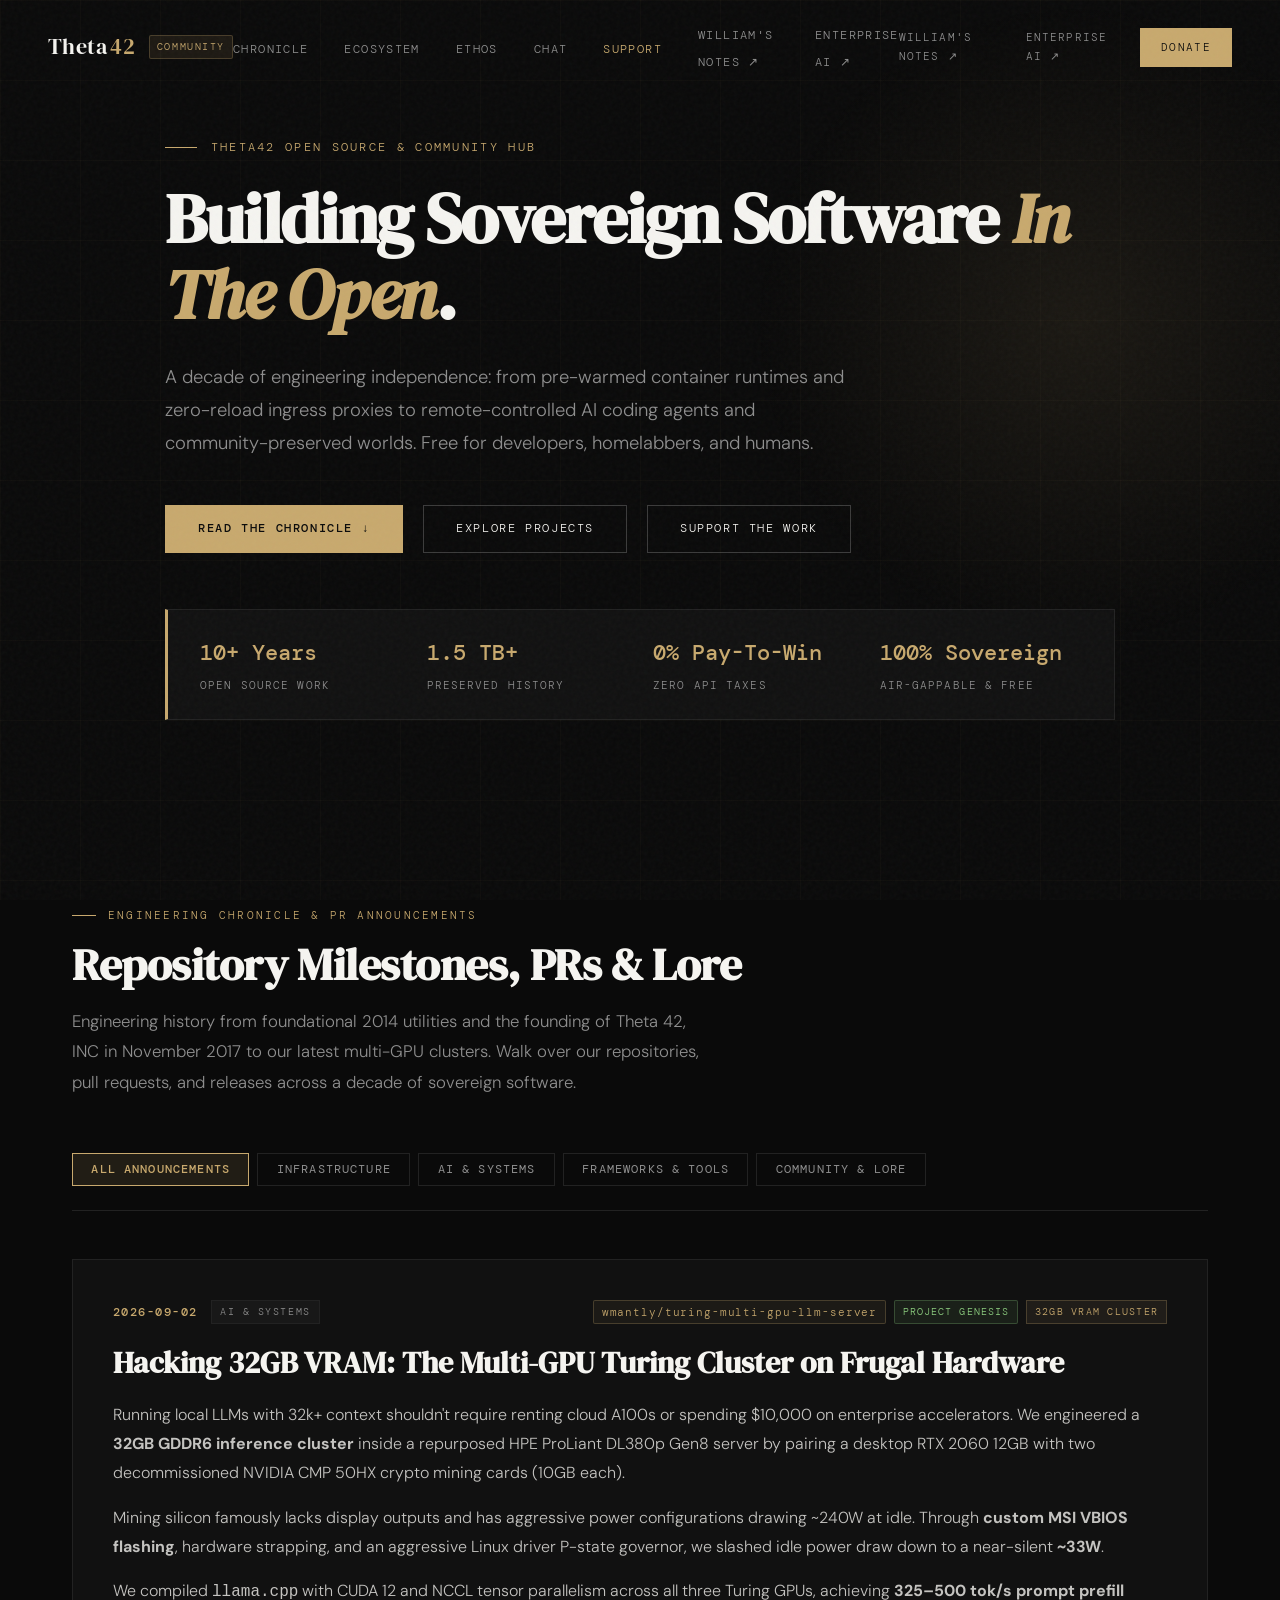
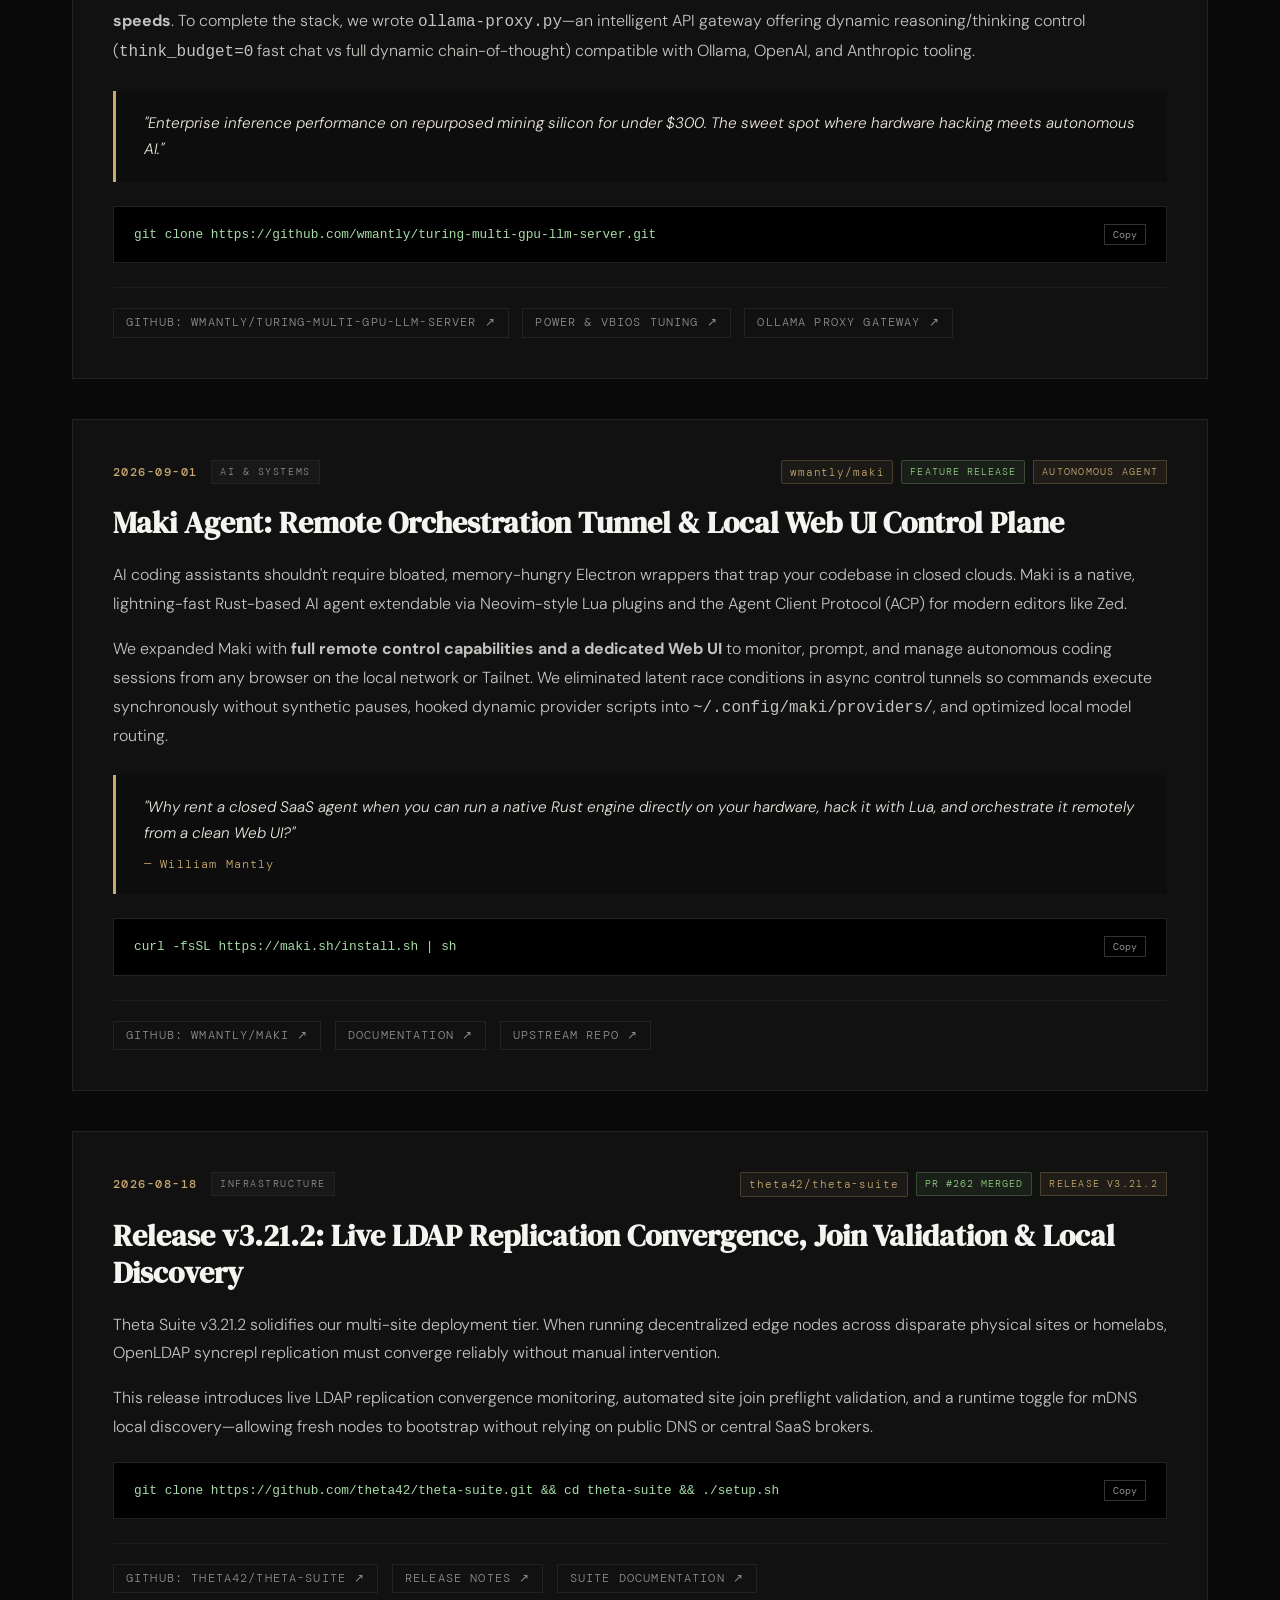
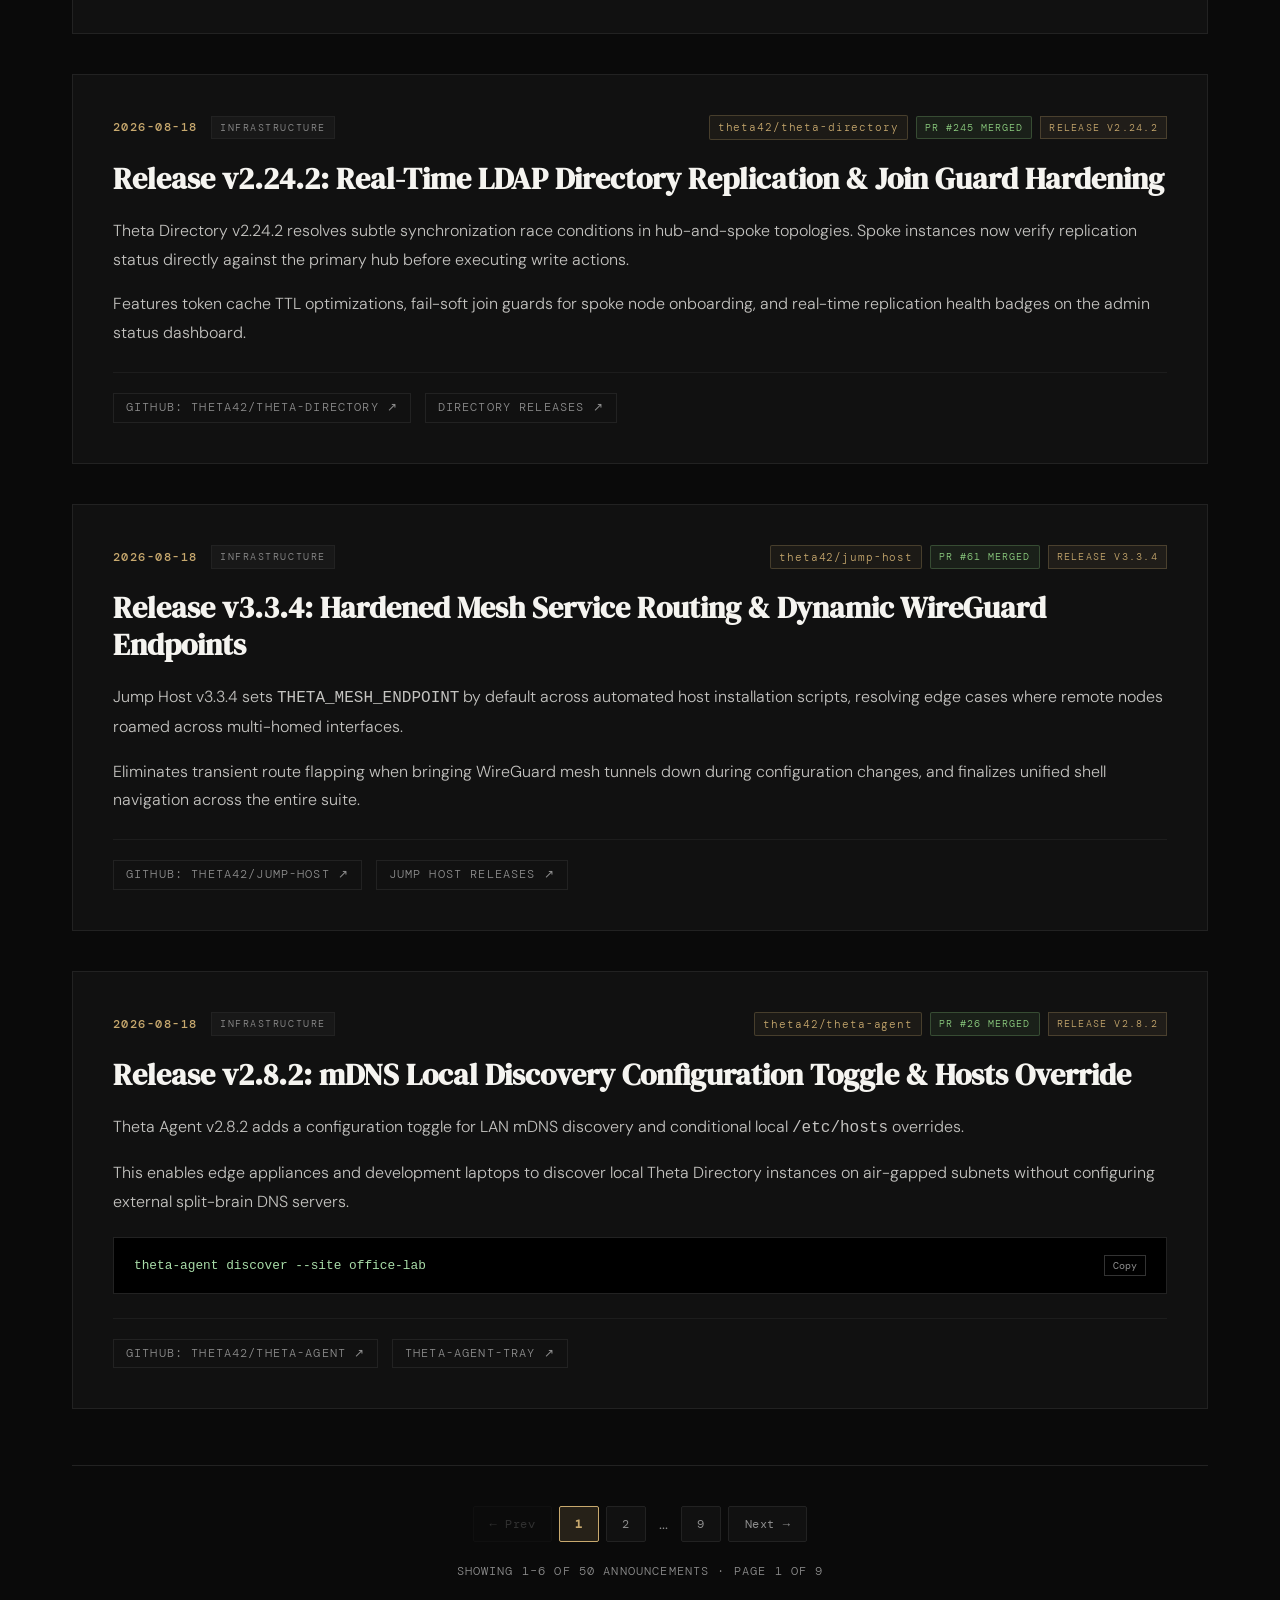
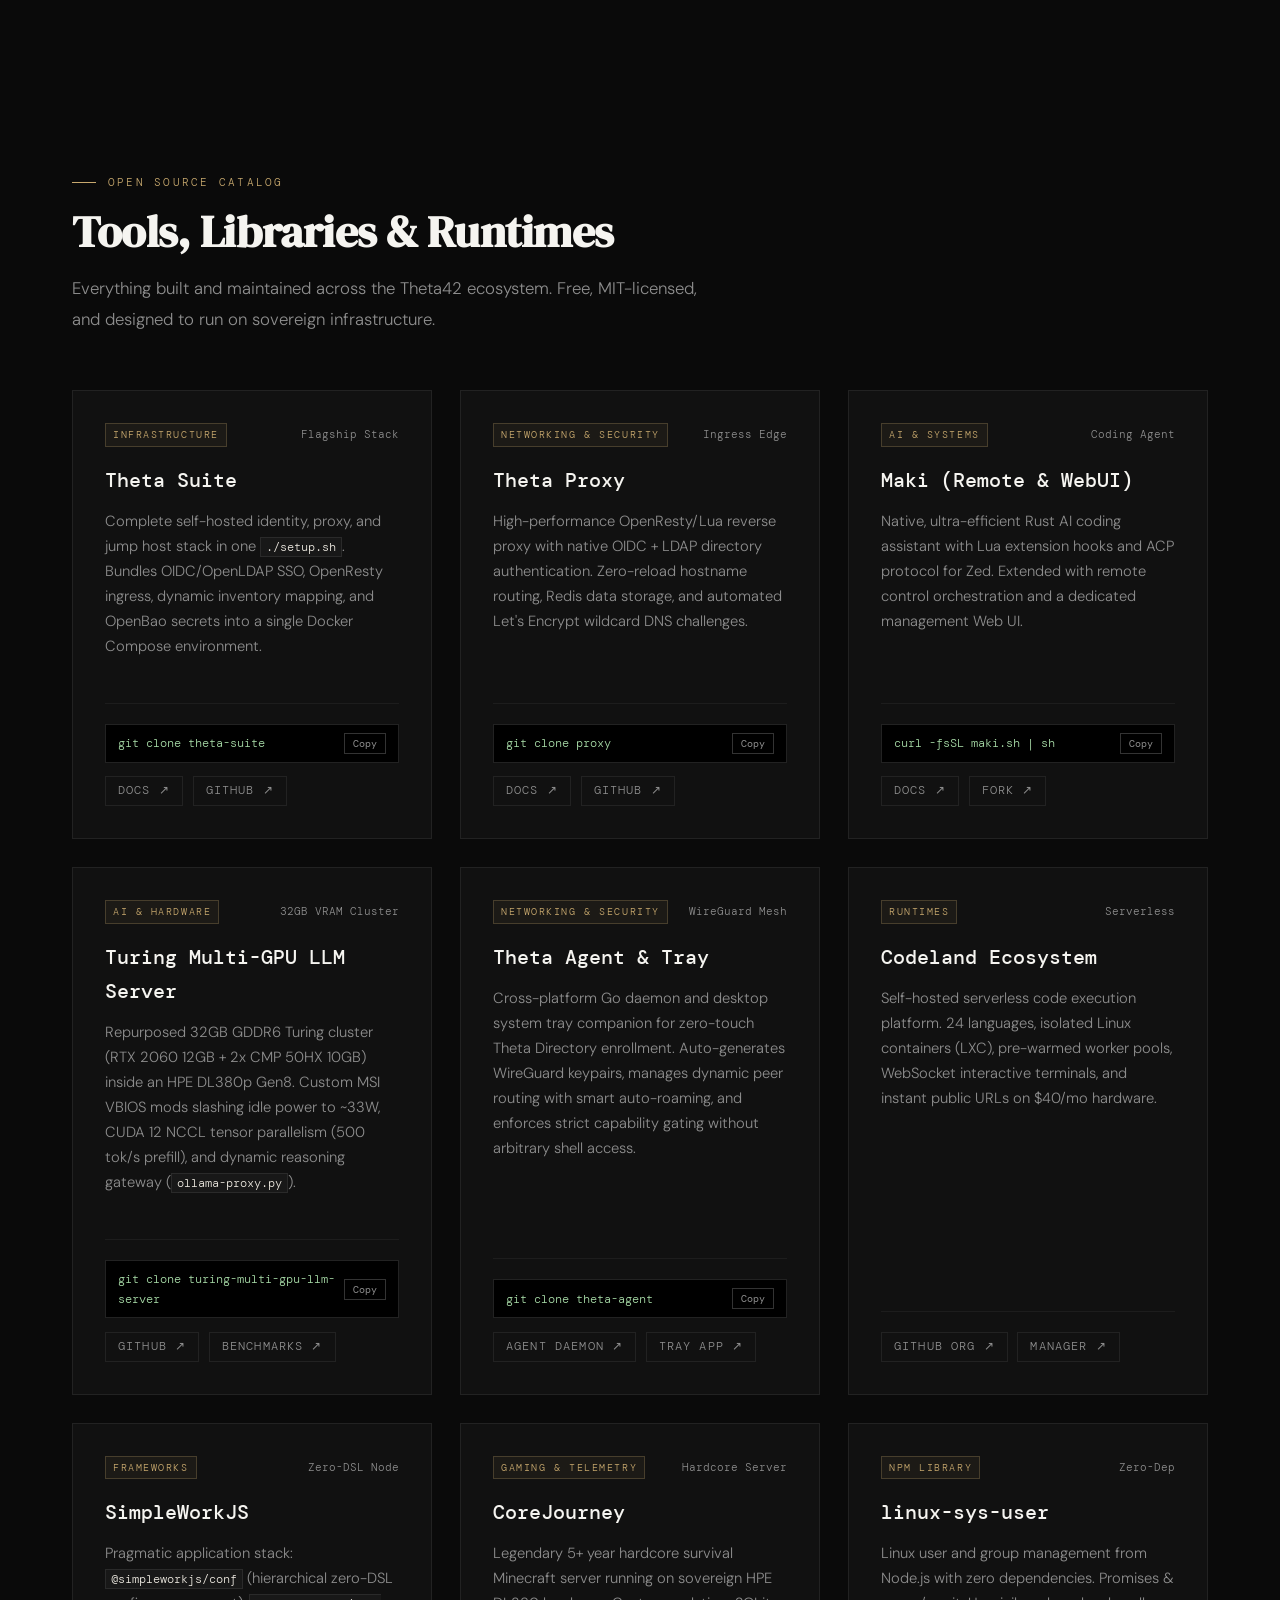
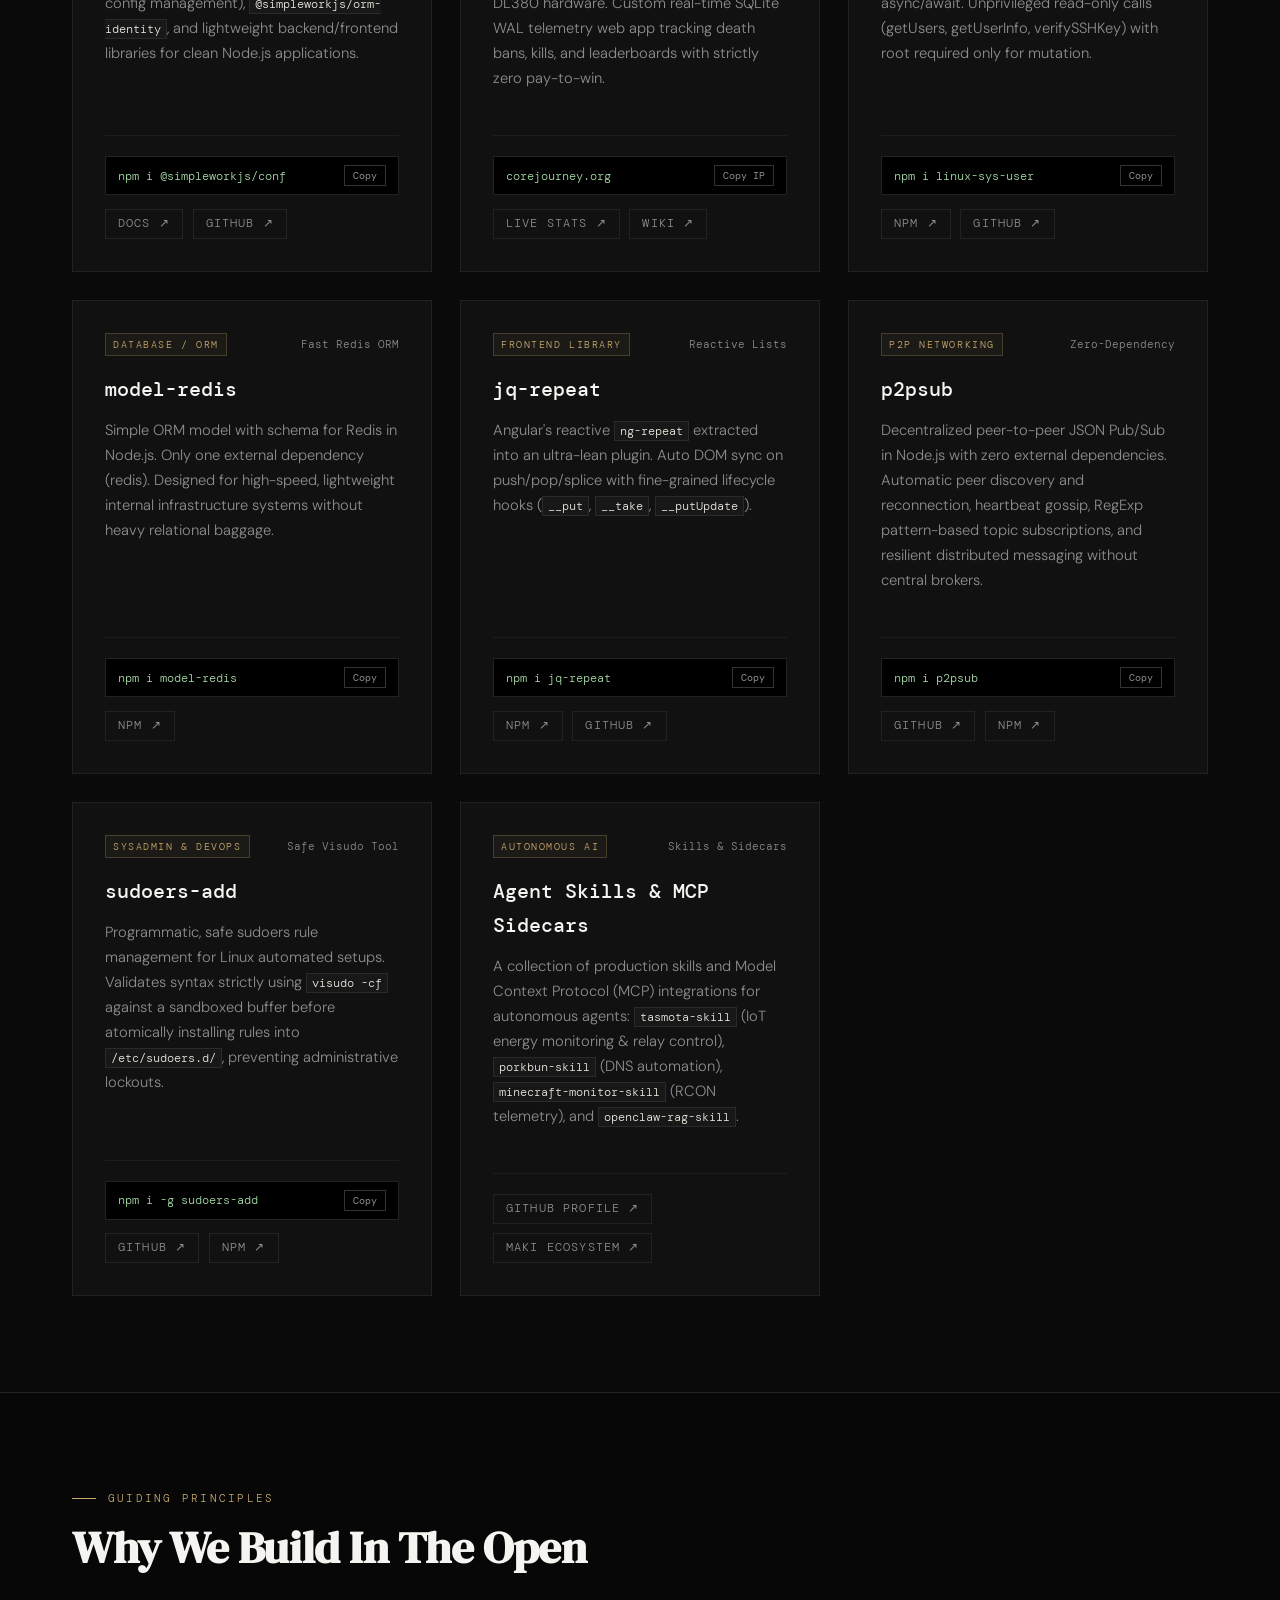
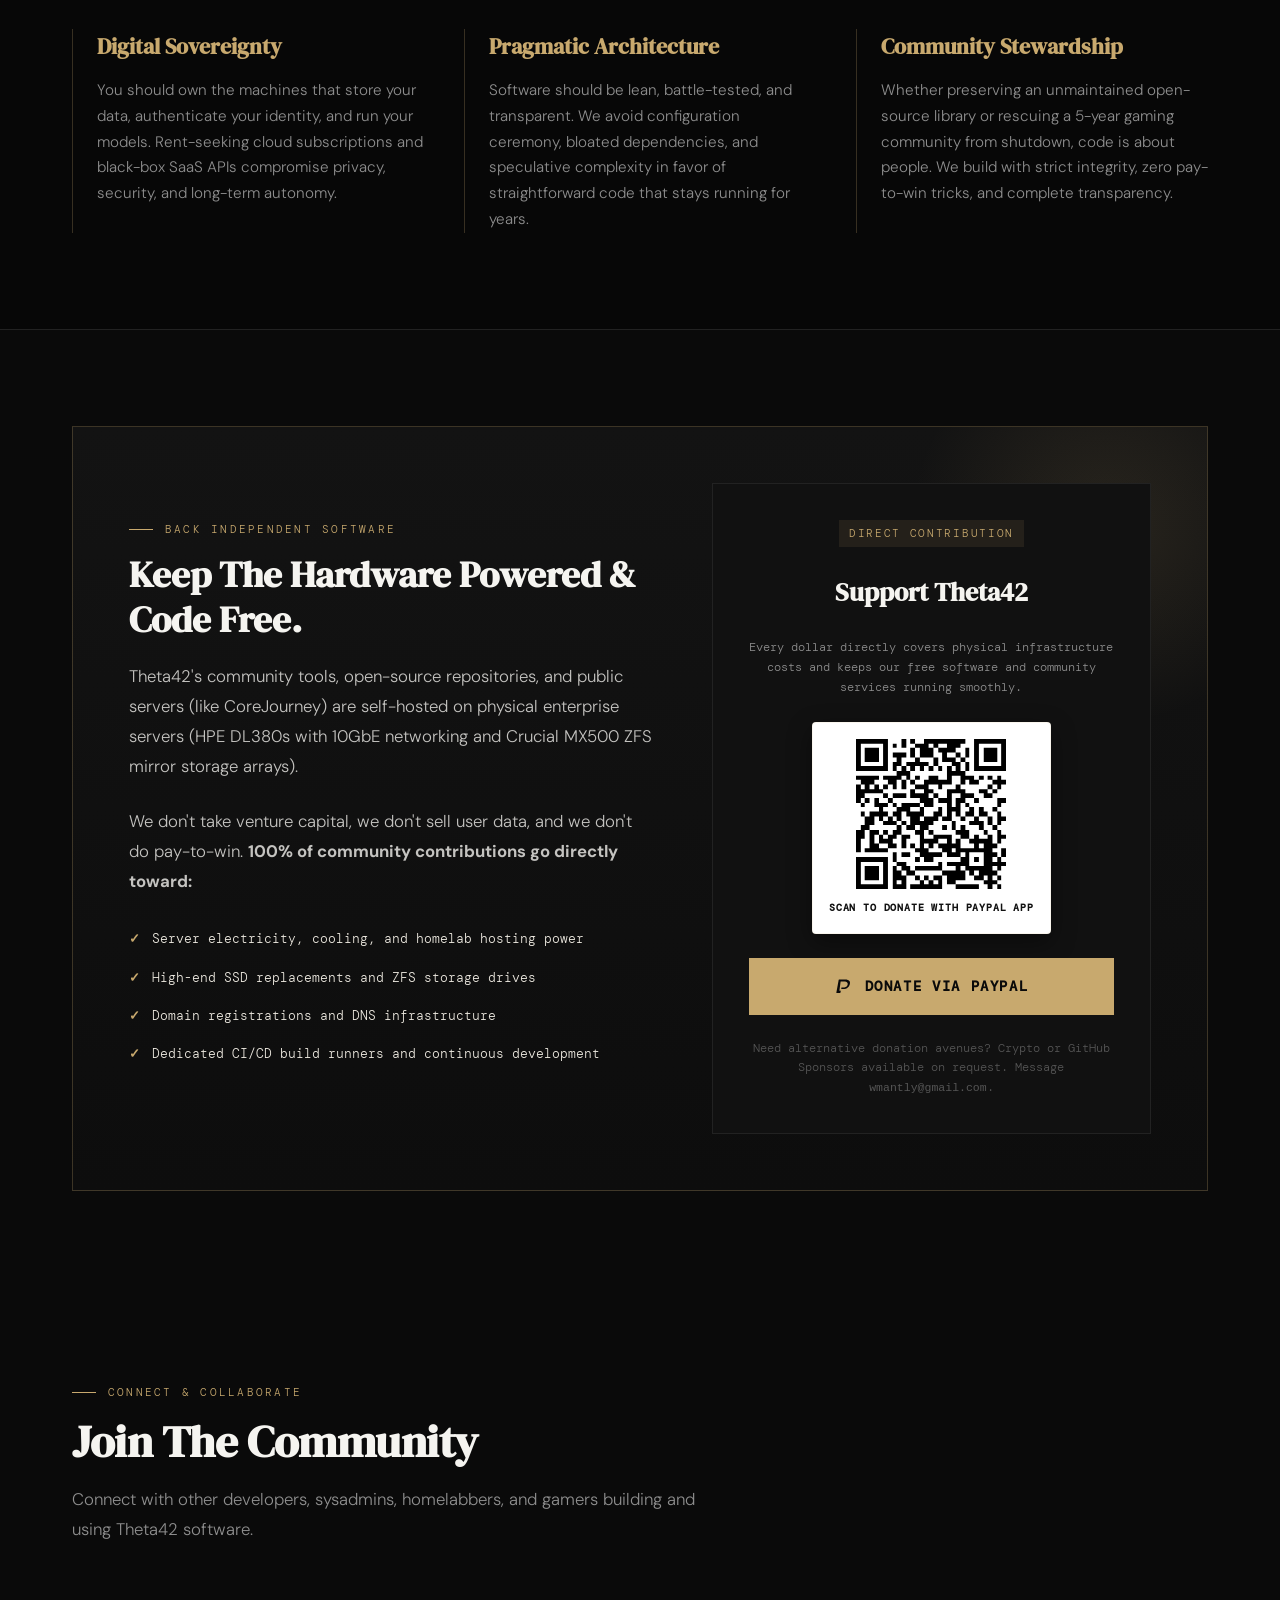
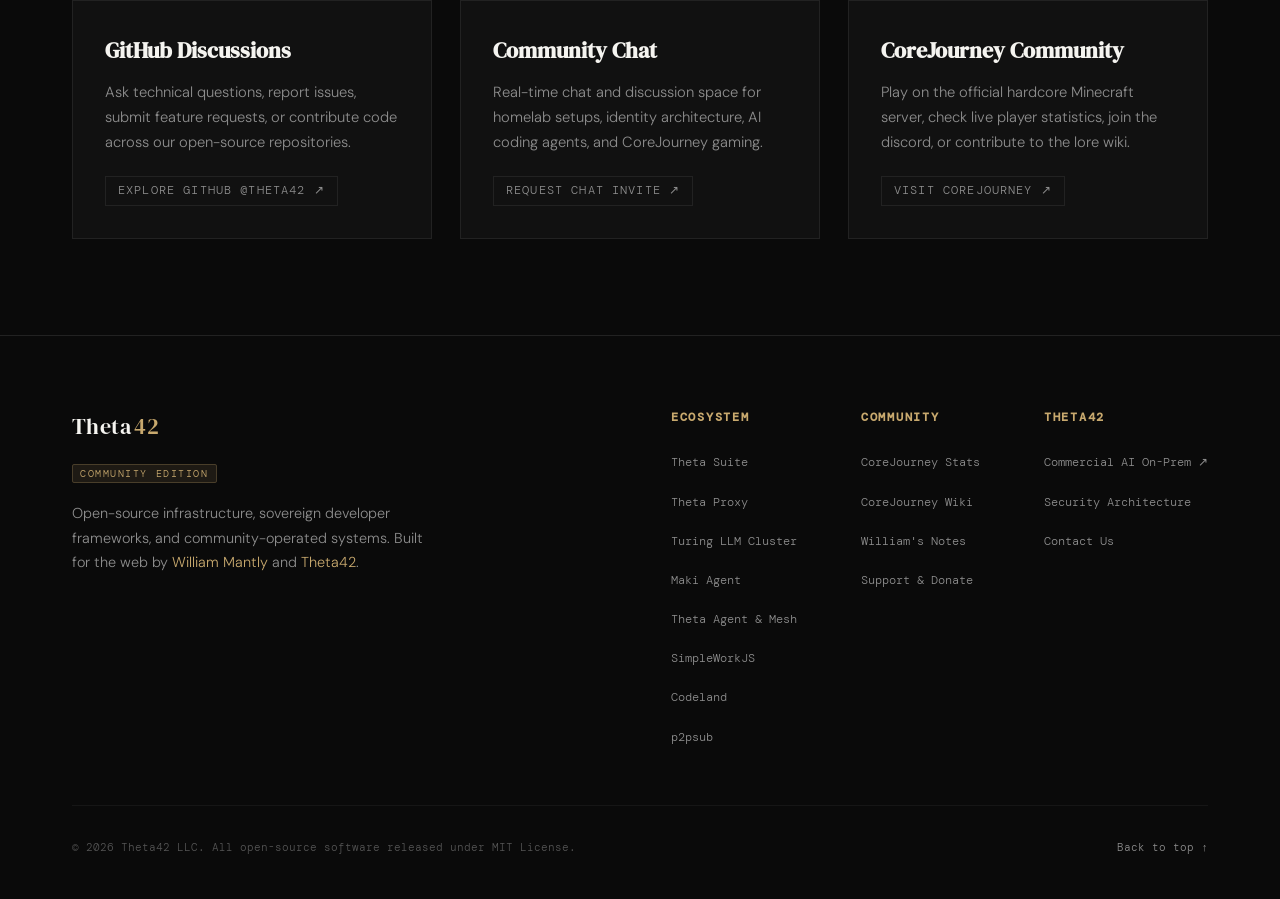
==== commit 65af254b: "feat: add full git walkthrough PR announcements for linux-user and model-redis" ====
--- a/index.html
+++ b/index.html
@@ -709,6 +709,72 @@
           </div>
         </article>
 
+        <!-- 2026-07-18: PR #8: TypeScript Declarations, Relationship Recursion Fixes & CI Testing -->
+        <article class="chronicle-card" data-category="frameworks">
+          <div class="chronicle-meta">
+            <div class="chronicle-date-wrap">
+              <span class="chronicle-date">2026-07-18</span>
+              <span class="chronicle-category">Frameworks & Tools</span>
+            </div>
+            <div class="chronicle-badges-group">
+              <span class="chronicle-repo">wmantly/model-redis</span>
+              <span class="chronicle-pr-tag">PR #8 Merged</span>
+              <span class="chronicle-badge">TypeScript & CI</span>
+            </div>
+          </div>
+          <h3 class="chronicle-title">
+            <a href="https://github.com/wmantly/model-redis/pull/8" target="_blank" rel="noopener">
+              PR #8: TypeScript Declarations, Relationship Recursion Fixes & CI Testing
+            </a>
+          </h3>
+          <div class="chronicle-body">
+            <p>Merged PR #8 bringing full TypeScript definitions to <code>model-redis</code>. Provides strongly-typed schema models, autocomplete for relationship fields, and enables arbitrary instance properties on Table types.</p>
+            <p>Resolved subtle recursion bugs in circular model relationships and integrated full Jest test automation directly into GitHub Actions CI.</p>
+            <div class="chronicle-code">
+              <code>npm install model-redis</code>
+              <button class="copy-btn" data-copy="npm install model-redis">Copy</button>
+            </div>
+          </div>
+          <div class="chronicle-links">
+            <a href="https://github.com/wmantly/model-redis/pull/8" target="_blank" rel="noopener" class="link-tag">GitHub PR #8 ↗</a>
+            <a href="https://github.com/wmantly/model-redis" target="_blank" rel="noopener" class="link-tag">GitHub: model-redis ↗</a>
+            <a href="https://www.npmjs.com/package/model-redis" target="_blank" rel="noopener" class="link-tag">NPM: model-redis ↗</a>
+          </div>
+        </article>
+
+        <!-- 2026-07-18: Release v2.0.0: Normalized Error Contract, Non-Root Reads & Full TypeScript -->
+        <article class="chronicle-card" data-category="frameworks">
+          <div class="chronicle-meta">
+            <div class="chronicle-date-wrap">
+              <span class="chronicle-date">2026-07-18</span>
+              <span class="chronicle-category">Frameworks & Tools</span>
+            </div>
+            <div class="chronicle-badges-group">
+              <span class="chronicle-repo">wmantly/linux-user</span>
+              <span class="chronicle-pr-tag">PR #32 Merged</span>
+              <span class="chronicle-badge">Major Release v2.0.0</span>
+            </div>
+          </div>
+          <h3 class="chronicle-title">
+            <a href="https://github.com/wmantly/linux-user/pull/32" target="_blank" rel="noopener">
+              Release v2.0.0: Normalized Error Contract, Non-Root Reads & Full TypeScript
+            </a>
+          </h3>
+          <div class="chronicle-body">
+            <p>Merged PR #30 and PR #32 to release the landmark v2.0.0 update of <code>linux-user</code> (published as <code>linux-sys-user</code> on NPM).</p>
+            <p>Normalized the error contract across both callback and Promise interfaces. Crucially introduced unprivileged non-root read methods (<code>getUsers</code>, <code>getUserInfo</code>, <code>getGroups</code>), allowing daemon monitoring services to inspect system accounts without elevating to root. Complete TypeScript type definitions included.</p>
+            <div class="chronicle-code">
+              <code>npm install linux-sys-user</code>
+              <button class="copy-btn" data-copy="npm install linux-sys-user">Copy</button>
+            </div>
+          </div>
+          <div class="chronicle-links">
+            <a href="https://github.com/wmantly/linux-user/pull/32" target="_blank" rel="noopener" class="link-tag">GitHub PR #32 ↗</a>
+            <a href="https://github.com/wmantly/linux-user" target="_blank" rel="noopener" class="link-tag">GitHub: wmantly/linux-user ↗</a>
+            <a href="https://www.npmjs.com/package/linux-sys-user" target="_blank" rel="noopener" class="link-tag">NPM: linux-sys-user ↗</a>
+          </div>
+        </article>
+
         <!-- 2026-07-11: Project Genesis: One-Command Self-Hosted Identity & Proxy Stack -->
         <article class="chronicle-card" data-category="infra">
           <div class="chronicle-meta">
@@ -768,6 +834,62 @@
           </div>
         </article>
 
+        <!-- 2026-07-10: PR #7: Native Time-To-Live (TTL) Key Expiration for Ephemeral Records -->
+        <article class="chronicle-card" data-category="frameworks">
+          <div class="chronicle-meta">
+            <div class="chronicle-date-wrap">
+              <span class="chronicle-date">2026-07-10</span>
+              <span class="chronicle-category">Frameworks & Tools</span>
+            </div>
+            <div class="chronicle-badges-group">
+              <span class="chronicle-repo">wmantly/model-redis</span>
+              <span class="chronicle-pr-tag">PR #7 Merged</span>
+              <span class="chronicle-badge">TTL Support</span>
+            </div>
+          </div>
+          <h3 class="chronicle-title">
+            <a href="https://github.com/wmantly/model-redis/pull/7" target="_blank" rel="noopener">
+              PR #7: Native Time-To-Live (TTL) Key Expiration for Ephemeral Records
+            </a>
+          </h3>
+          <div class="chronicle-body">
+            <p>Added native TTL support to <code>model-redis</code> schema definitions.</p>
+            <p>Enables ephemeral database entities (such as session tokens, authentication challenges, and telemetry caches) to automatically expire in Redis without needing manual background cron sweeping jobs.</p>
+          </div>
+          <div class="chronicle-links">
+            <a href="https://github.com/wmantly/model-redis/pull/7" target="_blank" rel="noopener" class="link-tag">GitHub PR #7 ↗</a>
+            <a href="https://github.com/wmantly/model-redis" target="_blank" rel="noopener" class="link-tag">wmantly/model-redis ↗</a>
+          </div>
+        </article>
+
+        <!-- 2026-07-03: PR #6: Generic Orphan Key Detection, Safe Pruning & Redis 6.1 Upgrade -->
+        <article class="chronicle-card" data-category="frameworks">
+          <div class="chronicle-meta">
+            <div class="chronicle-date-wrap">
+              <span class="chronicle-date">2026-07-03</span>
+              <span class="chronicle-category">Frameworks & Tools</span>
+            </div>
+            <div class="chronicle-badges-group">
+              <span class="chronicle-repo">wmantly/model-redis</span>
+              <span class="chronicle-pr-tag">PR #6 Merged</span>
+              <span class="chronicle-badge">Orphan Pruner</span>
+            </div>
+          </div>
+          <h3 class="chronicle-title">
+            <a href="https://github.com/wmantly/model-redis/pull/6" target="_blank" rel="noopener">
+              PR #6: Generic Orphan Key Detection, Safe Pruning & Redis 6.1 Upgrade
+            </a>
+          </h3>
+          <div class="chronicle-body">
+            <p>Upgraded the underlying Redis driver to <code>^6.1.0</code> and engineered generic orphan key detection.</p>
+            <p>Safely audits and prunes orphaned index keys, secondary index sets, and dangling relationship pointers across high-traffic production databases without risking data loss.</p>
+          </div>
+          <div class="chronicle-links">
+            <a href="https://github.com/wmantly/model-redis/pull/6" target="_blank" rel="noopener" class="link-tag">GitHub PR #6 ↗</a>
+            <a href="https://github.com/wmantly/model-redis" target="_blank" rel="noopener" class="link-tag">wmantly/model-redis ↗</a>
+          </div>
+        </article>
+
         <!-- 2026-02-14: Release: Autonomous Agent Skills (Tasmota, Porkbun, Minecraft & OpenClaw RAG) -->
         <article class="chronicle-card" data-category="ai">
           <div class="chronicle-meta">
@@ -820,6 +942,34 @@
           <div class="chronicle-links">
             <a href="https://github.com/theta42/proxy/pull/86" target="_blank" rel="noopener" class="link-tag">GitHub PR #86 ↗</a>
             <a href="https://github.com/theta42/proxy/pull/87" target="_blank" rel="noopener" class="link-tag">GitHub PR #87 ↗</a>
+          </div>
+        </article>
+
+        <!-- 2025-12-30: PR #4 & #5: Comprehensive Jest Test Suite, Zero-Downtime Fixes & Docs Site -->
+        <article class="chronicle-card" data-category="frameworks">
+          <div class="chronicle-meta">
+            <div class="chronicle-date-wrap">
+              <span class="chronicle-date">2025-12-30</span>
+              <span class="chronicle-category">Frameworks & Tools</span>
+            </div>
+            <div class="chronicle-badges-group">
+              <span class="chronicle-repo">wmantly/model-redis</span>
+              <span class="chronicle-pr-tag">PR #4 & #5 Merged</span>
+              <span class="chronicle-badge">Release v0.3.0</span>
+            </div>
+          </div>
+          <h3 class="chronicle-title">
+            <a href="https://github.com/wmantly/model-redis/pull/4" target="_blank" rel="noopener">
+              PR #4 & #5: Comprehensive Jest Test Suite, Zero-Downtime Fixes & Docs Site
+            </a>
+          </h3>
+          <div class="chronicle-body">
+            <p>Shipped version 0.3.0 of <code>model-redis</code>: added 100% Jest test coverage across all schema validation and index lookups, eliminated critical edge-case serialization bugs, and added CommonJS synchronous setup support (<code>setUpTable</code>).</p>
+            <p>Deployed GitHub Pages automated documentation to establish the library as a standalone open-source standard.</p>
+          </div>
+          <div class="chronicle-links">
+            <a href="https://github.com/wmantly/model-redis/pull/4" target="_blank" rel="noopener" class="link-tag">GitHub PR #4 ↗</a>
+            <a href="https://github.com/wmantly/model-redis/pull/5" target="_blank" rel="noopener" class="link-tag">GitHub PR #5 ↗</a>
           </div>
         </article>
 
@@ -976,6 +1126,34 @@
           </div>
         </article>
 
+        <!-- 2024-01-09: Release v1.2.0: Optional Shell Arguments, Package Modernization & Node 20 LTS -->
+        <article class="chronicle-card" data-category="frameworks">
+          <div class="chronicle-meta">
+            <div class="chronicle-date-wrap">
+              <span class="chronicle-date">2024-01-09</span>
+              <span class="chronicle-category">Frameworks & Tools</span>
+            </div>
+            <div class="chronicle-badges-group">
+              <span class="chronicle-repo">wmantly/linux-user</span>
+              <span class="chronicle-pr-tag">PR #26 Merged</span>
+              <span class="chronicle-badge">Release v1.2.0</span>
+            </div>
+          </div>
+          <h3 class="chronicle-title">
+            <a href="https://github.com/wmantly/linux-user/pull/26" target="_blank" rel="noopener">
+              Release v1.2.0: Optional Shell Arguments, Package Modernization & Node 20 LTS
+            </a>
+          </h3>
+          <div class="chronicle-body">
+            <p>Merged community PR #24 making the shell argument optional when creating system users, defaulting cleanly to the system login shell.</p>
+            <p>Released v1.2.0 with modern NPM dependency updates, verifying compatibility across modern systemd distributions and Node.js 20 LTS runtimes.</p>
+          </div>
+          <div class="chronicle-links">
+            <a href="https://github.com/wmantly/linux-user/pull/24" target="_blank" rel="noopener" class="link-tag">GitHub PR #24 ↗</a>
+            <a href="https://github.com/wmantly/linux-user" target="_blank" rel="noopener" class="link-tag">GitHub: wmantly/linux-user ↗</a>
+          </div>
+        </article>
+
         <!-- 2023-10-03: Codeland: Self-Hosted Serverless Runtimes in Isolated Linux Containers -->
         <article class="chronicle-card" data-category="infra">
           <div class="chronicle-meta">
@@ -1007,7 +1185,98 @@
           </div>
         </article>
 
-        <!-- 2022-01-09: Project Genesis: model-redis Schema-Driven Object Mapper for Redis -->
+        <!-- 2023-10-15: PR #2: Multi-Tenant Key Prefix Isolation & Namespace Protection -->
+        <article class="chronicle-card" data-category="frameworks">
+          <div class="chronicle-meta">
+            <div class="chronicle-date-wrap">
+              <span class="chronicle-date">2023-10-15</span>
+              <span class="chronicle-category">Frameworks & Tools</span>
+            </div>
+            <div class="chronicle-badges-group">
+              <span class="chronicle-repo">wmantly/model-redis</span>
+              <span class="chronicle-pr-tag">PR #2 Merged</span>
+              <span class="chronicle-badge">Namespacing</span>
+            </div>
+          </div>
+          <h3 class="chronicle-title">
+            <a href="https://github.com/wmantly/model-redis/pull/2" target="_blank" rel="noopener">
+              PR #2: Multi-Tenant Key Prefix Isolation & Namespace Protection
+            </a>
+          </h3>
+          <div class="chronicle-body">
+            <p>Merged PR #2 adding dynamic key prefix isolation to <code>model-redis</code>.</p>
+            <p>Enables multiple microservices, testing environments, or multi-tenant applications to safely share a single Redis instance without key collisions by scoping all keys and indexes under a configured namespace.</p>
+            <div class="chronicle-code">
+              <code>const userTable = new Table({ name: 'users', prefix: 'myapp:' })</code>
+              <button class="copy-btn" data-copy="const userTable = new Table({ name: 'users', prefix: 'myapp:' })">Copy</button>
+            </div>
+          </div>
+          <div class="chronicle-links">
+            <a href="https://github.com/wmantly/model-redis/pull/2" target="_blank" rel="noopener" class="link-tag">GitHub PR #2 ↗</a>
+            <a href="https://github.com/wmantly/model-redis" target="_blank" rel="noopener" class="link-tag">wmantly/model-redis ↗</a>
+          </div>
+        </article>
+
+        <!-- 2023-06-27: TypeScript Type Declarations & Native Date Expiration Support -->
+        <article class="chronicle-card" data-category="frameworks">
+          <div class="chronicle-meta">
+            <div class="chronicle-date-wrap">
+              <span class="chronicle-date">2023-06-27</span>
+              <span class="chronicle-category">Frameworks & Tools</span>
+            </div>
+            <div class="chronicle-badges-group">
+              <span class="chronicle-repo">wmantly/linux-user</span>
+              <span class="chronicle-pr-tag">Feature Release</span>
+              <span class="chronicle-badge">Type Definitions</span>
+            </div>
+          </div>
+          <h3 class="chronicle-title">
+            <a href="https://github.com/wmantly/linux-user" target="_blank" rel="noopener">
+              TypeScript Type Declarations & Native Date Expiration Support
+            </a>
+          </h3>
+          <div class="chronicle-body">
+            <p>Shipped official TypeScript type declarations for <code>linux-user</code>, bringing IDE autocomplete and compile-time type safety to Linux system administration.</p>
+            <p>Added support for passing native JavaScript <code>Date</code> objects directly into <code>addUser</code> for setting account expiration dates without manual date string formatting.</p>
+            <div class="chronicle-code">
+              <code>addUser({ username: 'deployer', expiredate: new Date('2026-12-31') })</code>
+              <button class="copy-btn" data-copy="addUser({ username: 'deployer', expiredate: new Date('2026-12-31') })">Copy</button>
+            </div>
+          </div>
+          <div class="chronicle-links">
+            <a href="https://github.com/wmantly/linux-user" target="_blank" rel="noopener" class="link-tag">GitHub: wmantly/linux-user ↗</a>
+          </div>
+        </article>
+
+        <!-- 2022-04-15: PR #20 & #21: Security Hardening (Exec to Spawn) & Account Expiration Policies -->
+        <article class="chronicle-card" data-category="frameworks">
+          <div class="chronicle-meta">
+            <div class="chronicle-date-wrap">
+              <span class="chronicle-date">2022-04-15</span>
+              <span class="chronicle-category">Frameworks & Tools</span>
+            </div>
+            <div class="chronicle-badges-group">
+              <span class="chronicle-repo">wmantly/linux-user</span>
+              <span class="chronicle-pr-tag">PR #21 Merged</span>
+              <span class="chronicle-badge">Security Hardening</span>
+            </div>
+          </div>
+          <h3 class="chronicle-title">
+            <a href="https://github.com/wmantly/linux-user/pull/20" target="_blank" rel="noopener">
+              PR #20 & #21: Security Hardening (Exec to Spawn) & Account Expiration Policies
+            </a>
+          </h3>
+          <div class="chronicle-body">
+            <p>Major security overhaul: replaced vulnerable shell command string execution (<code>exec</code>) with structured argument array execution (<code>spawn</code>), completely neutralizing command injection vulnerabilities.</p>
+            <p>Merged PR #21 adding account expiration date enforcement via <code>chage -E</code> and comprehensive unit tests for SSH public key verification.</p>
+          </div>
+          <div class="chronicle-links">
+            <a href="https://github.com/wmantly/linux-user/pull/20" target="_blank" rel="noopener" class="link-tag">GitHub PR #20 ↗</a>
+            <a href="https://github.com/wmantly/linux-user/pull/21" target="_blank" rel="noopener" class="link-tag">GitHub PR #21 ↗</a>
+          </div>
+        </article>
+
+        <!-- 2022-01-09: Project Genesis: The First Commit of model-redis (Jan 9, 2022) -->
         <article class="chronicle-card" data-category="frameworks">
           <div class="chronicle-meta">
             <div class="chronicle-date-wrap">
@@ -1017,17 +1286,21 @@
             <div class="chronicle-badges-group">
               <span class="chronicle-repo">wmantly/model-redis</span>
               <span class="chronicle-pr-tag">Project Genesis</span>
-              <span class="chronicle-badge">Redis ORM</span>
+              <span class="chronicle-badge">Origin Commit</span>
             </div>
           </div>
           <h3 class="chronicle-title">
             <a href="https://github.com/wmantly/model-redis" target="_blank" rel="noopener">
-              Project Genesis: model-redis Schema-Driven Object Mapper for Redis
-            </a>
-          </h3>
-          <div class="chronicle-body">
-            <p>Extracted the ultra-fast Redis data modeling layer from Theta Proxy into a standalone NPM package.</p>
-            <p>Provides schema validation, index tracking, secondary key queries, and automatic JSON serialization with only a single dependency on the native <code>redis</code> client.</p>
+              Project Genesis: The First Commit of model-redis (Jan 9, 2022)
+            </a>
+          </h3>
+          <div class="chronicle-body">
+            <p><strong>January 9, 2022 (commit <code>4d34eb3</code>)</strong>: Initial commit of <code>wmantly/model-redis</code>.</p>
+            <p>Extracted the ultra-fast Redis data modeling layer originally developed for Theta Proxy into an independent, zero-bloat NPM package. Provides schema validation, index tracking, secondary key queries, and JSON serialization with only a single dependency on the native <code>redis</code> driver.</p>
+            <div class="chronicle-quote">
+              "Relational ORMs bring heavy overhead and connection bloat. model-redis provides clean schema modeling, indexing, and relation queries directly on Redis."
+              <span class="chronicle-quote-author">— William Mantly</span>
+            </div>
             <div class="chronicle-code">
               <code>npm install model-redis</code>
               <button class="copy-btn" data-copy="npm install model-redis">Copy</button>
@@ -1182,6 +1455,34 @@
           </div>
         </article>
 
+        <!-- 2019-09-01: PR #4 & #7: Native Promises Migration & Extended User Shell Management -->
+        <article class="chronicle-card" data-category="frameworks">
+          <div class="chronicle-meta">
+            <div class="chronicle-date-wrap">
+              <span class="chronicle-date">2019-09-01</span>
+              <span class="chronicle-category">Frameworks & Tools</span>
+            </div>
+            <div class="chronicle-badges-group">
+              <span class="chronicle-repo">wmantly/linux-user</span>
+              <span class="chronicle-pr-tag">PR #7 Merged</span>
+              <span class="chronicle-badge">Promise Architecture</span>
+            </div>
+          </div>
+          <h3 class="chronicle-title">
+            <a href="https://github.com/wmantly/linux-user/pull/7" target="_blank" rel="noopener">
+              PR #4 & #7: Native Promises Migration & Extended User Shell Management
+            </a>
+          </h3>
+          <div class="chronicle-body">
+            <p>Modernized asynchronous control flow by removing external Bluebird dependencies in favor of native ES6 Promises and <code>async/await</code>.</p>
+            <p>Merged PR #4 expanding API coverage for granular shell switching, secondary group membership, and system account inspection.</p>
+          </div>
+          <div class="chronicle-links">
+            <a href="https://github.com/wmantly/linux-user/pull/4" target="_blank" rel="noopener" class="link-tag">GitHub PR #4 ↗</a>
+            <a href="https://github.com/wmantly/linux-user/pull/7" target="_blank" rel="noopener" class="link-tag">GitHub PR #7 ↗</a>
+          </div>
+        </article>
+
         <!-- 2019-08-29: PR #6: Node.js 12 Runtime Modernization & PAM Security Hardening -->
         <article class="chronicle-card" data-category="infra">
           <div class="chronicle-meta">
@@ -1207,6 +1508,37 @@
           <div class="chronicle-links">
             <a href="https://github.com/theta42/proxy/pull/6" target="_blank" rel="noopener" class="link-tag">GitHub PR #6 ↗</a>
             <a href="https://github.com/theta42/proxy" target="_blank" rel="noopener" class="link-tag">theta42/proxy ↗</a>
+          </div>
+        </article>
+
+        <!-- 2018-02-14: SSH Public Key Verification & Automated Authorized Keys Injection -->
+        <article class="chronicle-card" data-category="frameworks">
+          <div class="chronicle-meta">
+            <div class="chronicle-date-wrap">
+              <span class="chronicle-date">2018-02-14</span>
+              <span class="chronicle-category">Frameworks & Tools</span>
+            </div>
+            <div class="chronicle-badges-group">
+              <span class="chronicle-repo">wmantly/linux-user</span>
+              <span class="chronicle-pr-tag">Feature Release</span>
+              <span class="chronicle-badge">SSH Automation</span>
+            </div>
+          </div>
+          <h3 class="chronicle-title">
+            <a href="https://github.com/wmantly/linux-user" target="_blank" rel="noopener">
+              SSH Public Key Verification & Automated Authorized Keys Injection
+            </a>
+          </h3>
+          <div class="chronicle-body">
+            <p>Added cryptographic verification of OpenSSH public keys (<code>verifySSHKey</code>) and direct automated injection into <code>~/.ssh/authorized_keys</code> with strict POSIX permissions (<code>0600</code> / <code>0700</code>).</p>
+            <p>Engineered in February 2018 to power automated host provisioning for early Theta 42 infrastructure prototypes.</p>
+            <div class="chronicle-code">
+              <code>linuxUser.addSSHKey('deployer', 'ssh-rsa AAAAB3NzaC1yc2E...', cb)</code>
+              <button class="copy-btn" data-copy="linuxUser.addSSHKey('deployer', 'ssh-rsa AAAAB3NzaC1yc2E...', cb)">Copy</button>
+            </div>
+          </div>
+          <div class="chronicle-links">
+            <a href="https://github.com/wmantly/linux-user" target="_blank" rel="noopener" class="link-tag">GitHub: wmantly/linux-user ↗</a>
           </div>
         </article>
 
@@ -1310,7 +1642,7 @@
           </div>
         </article>
 
-        <!-- 2014-12-11: Project Genesis: linux-user / linux-sys-user Zero-Dependency System Management -->
+        <!-- 2014-12-11: Project Genesis: The First Commit of linux-user (Dec 11, 2014) -->
         <article class="chronicle-card" data-category="frameworks">
           <div class="chronicle-meta">
             <div class="chronicle-date-wrap">
@@ -1320,17 +1652,17 @@
             <div class="chronicle-badges-group">
               <span class="chronicle-repo">wmantly/linux-user</span>
               <span class="chronicle-pr-tag">Project Genesis</span>
-              <span class="chronicle-badge">Sysadmin Core</span>
+              <span class="chronicle-badge">Origin Commit</span>
             </div>
           </div>
           <h3 class="chronicle-title">
             <a href="https://github.com/wmantly/linux-user" target="_blank" rel="noopener">
-              Project Genesis: linux-user / linux-sys-user Zero-Dependency System Management
-            </a>
-          </h3>
-          <div class="chronicle-body">
-            <p>Released <code>linux-user</code> (now <code>linux-sys-user</code>): managing Linux system users, groups, and SSH authorized keys directly from Node.js with zero external dependencies.</p>
-            <p>Engineered with unprivileged read-only calls for information retrieval and root requirements strictly limited to state mutations.</p>
+              Project Genesis: The First Commit of linux-user (Dec 11, 2014)
+            </a>
+          </h3>
+          <div class="chronicle-body">
+            <p><strong>December 11, 2014 (commit <code>4599194</code>)</strong>: The foundational first commit of <code>wmantly/linux-user</code> (published as <code>linux-sys-user</code> on NPM).</p>
+            <p>Created to provide a reliable, zero-dependency Node.js interface for managing Linux system users, groups, and SSH authorized keys directly from JavaScript. Designed with clean unprivileged read-only calls and root privileges strictly required only for state mutations.</p>
             <div class="chronicle-code">
               <code>npm install linux-sys-user</code>
               <button class="copy-btn" data-copy="npm install linux-sys-user">Copy</button>
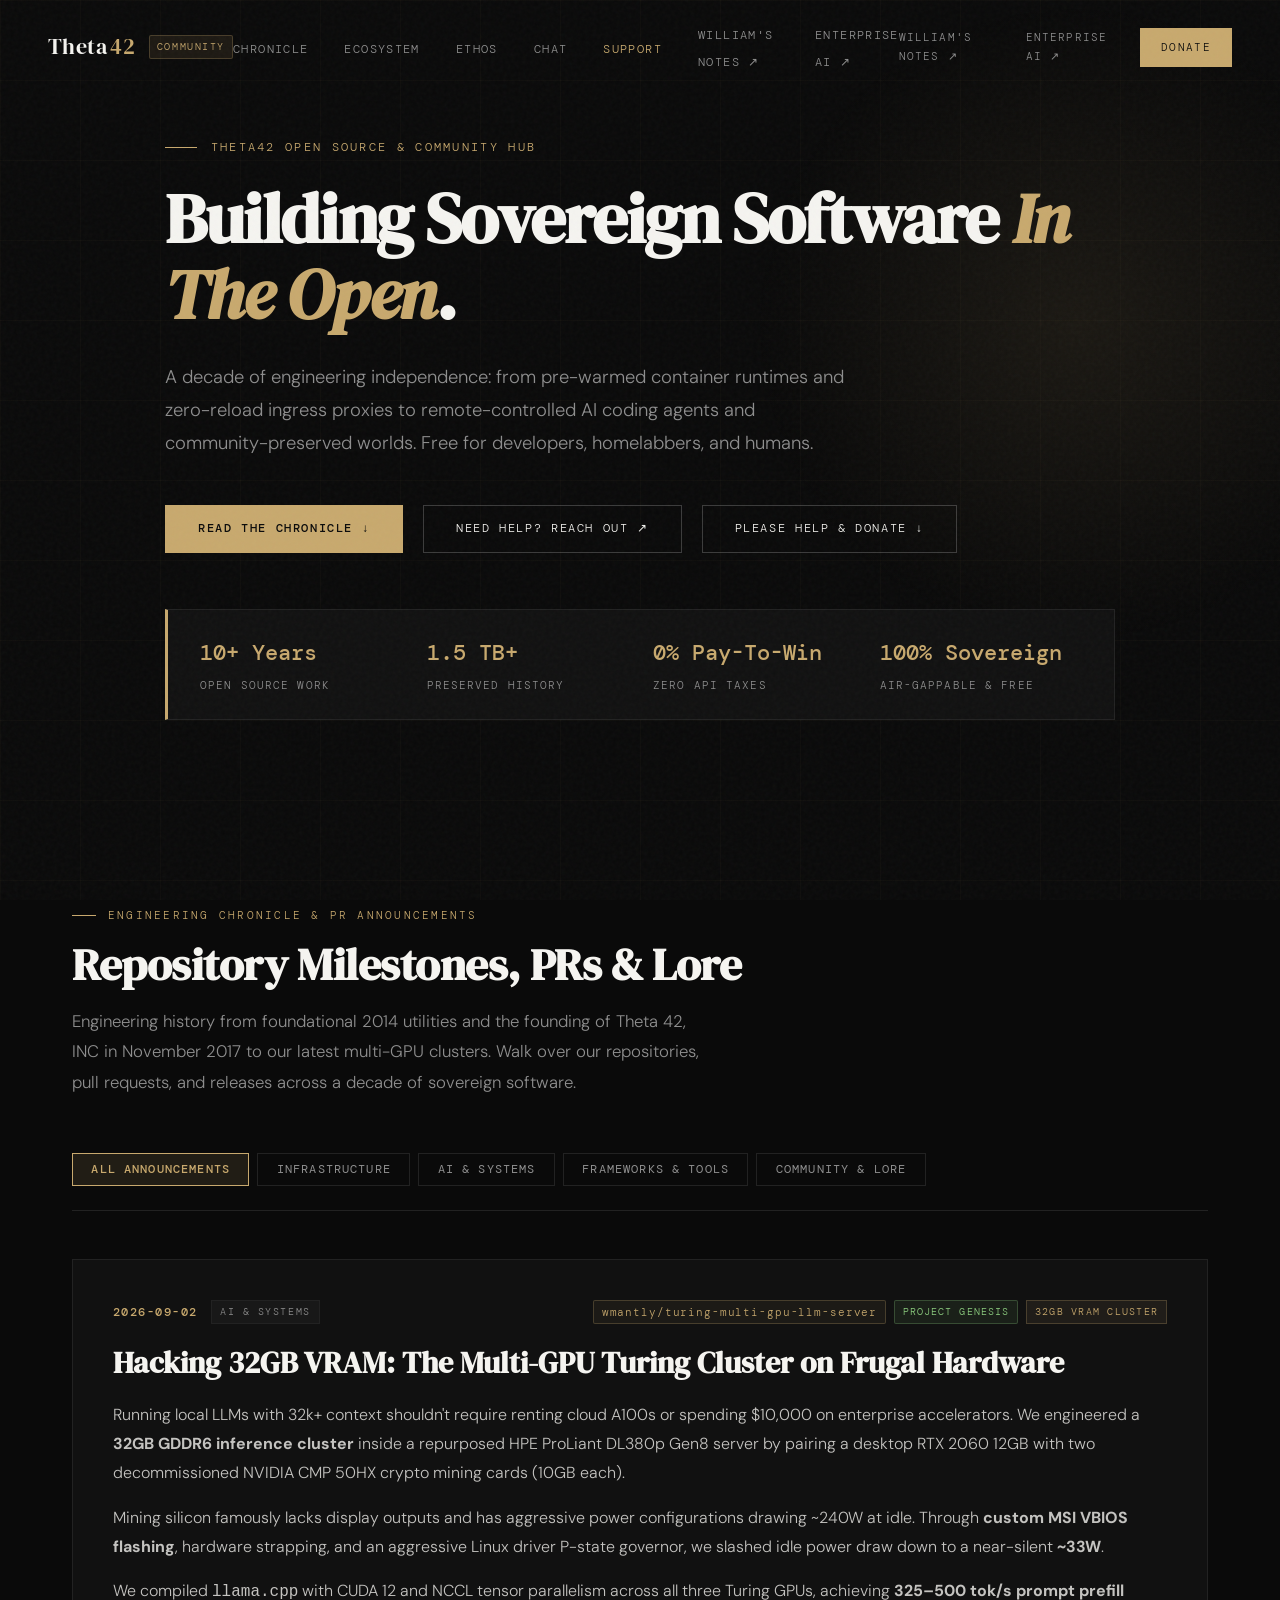
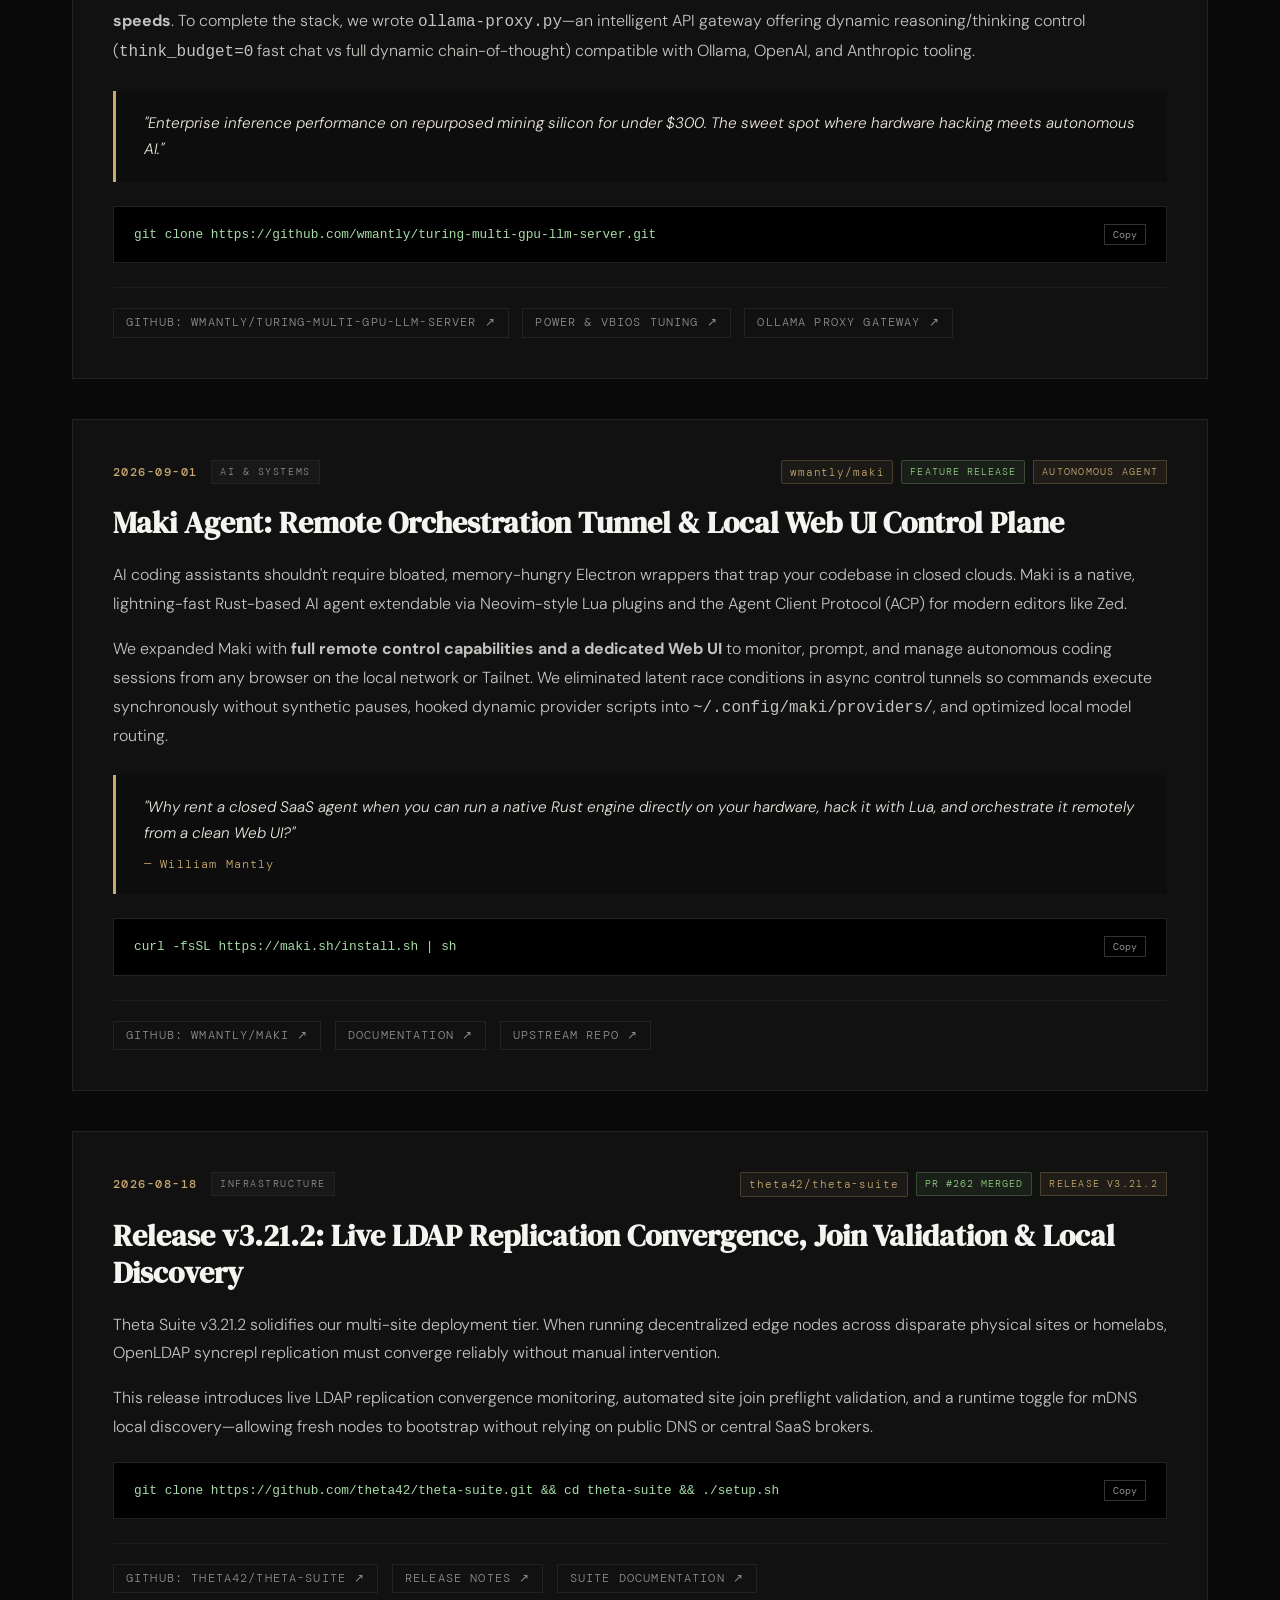
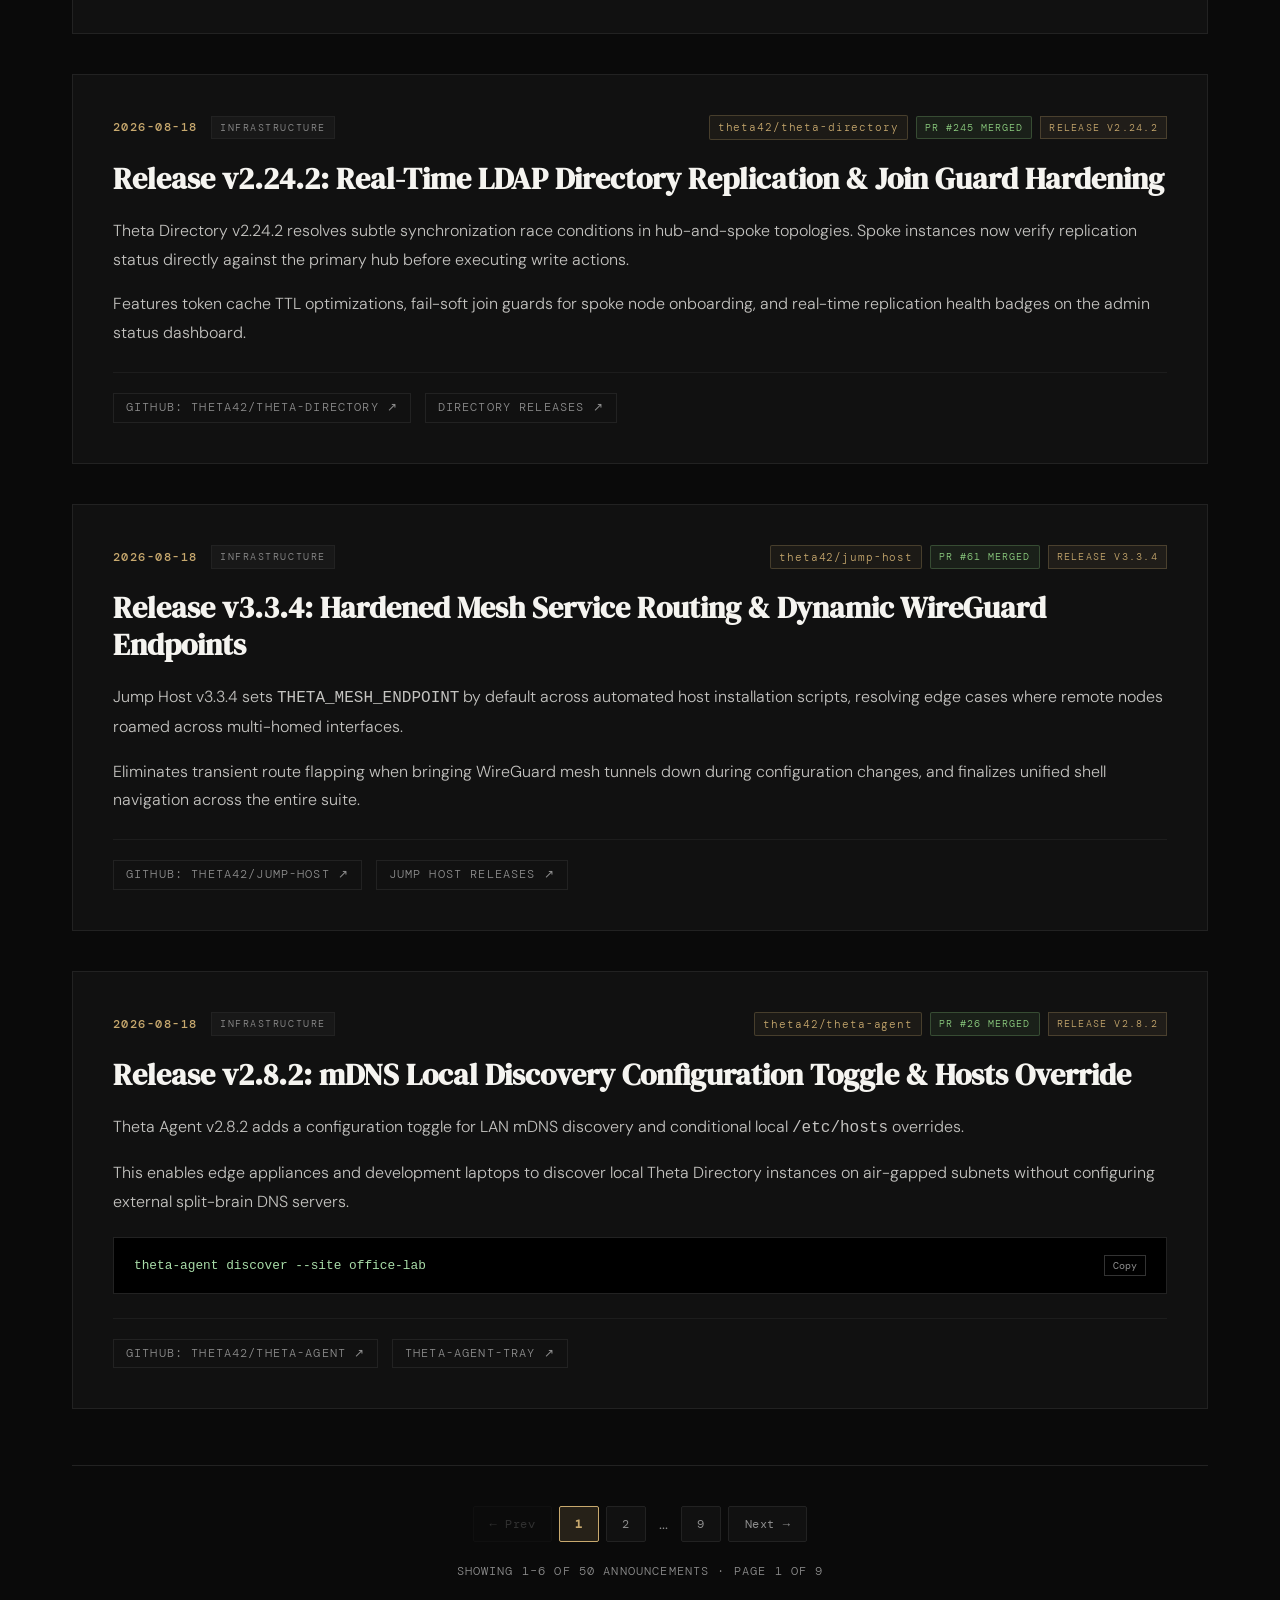
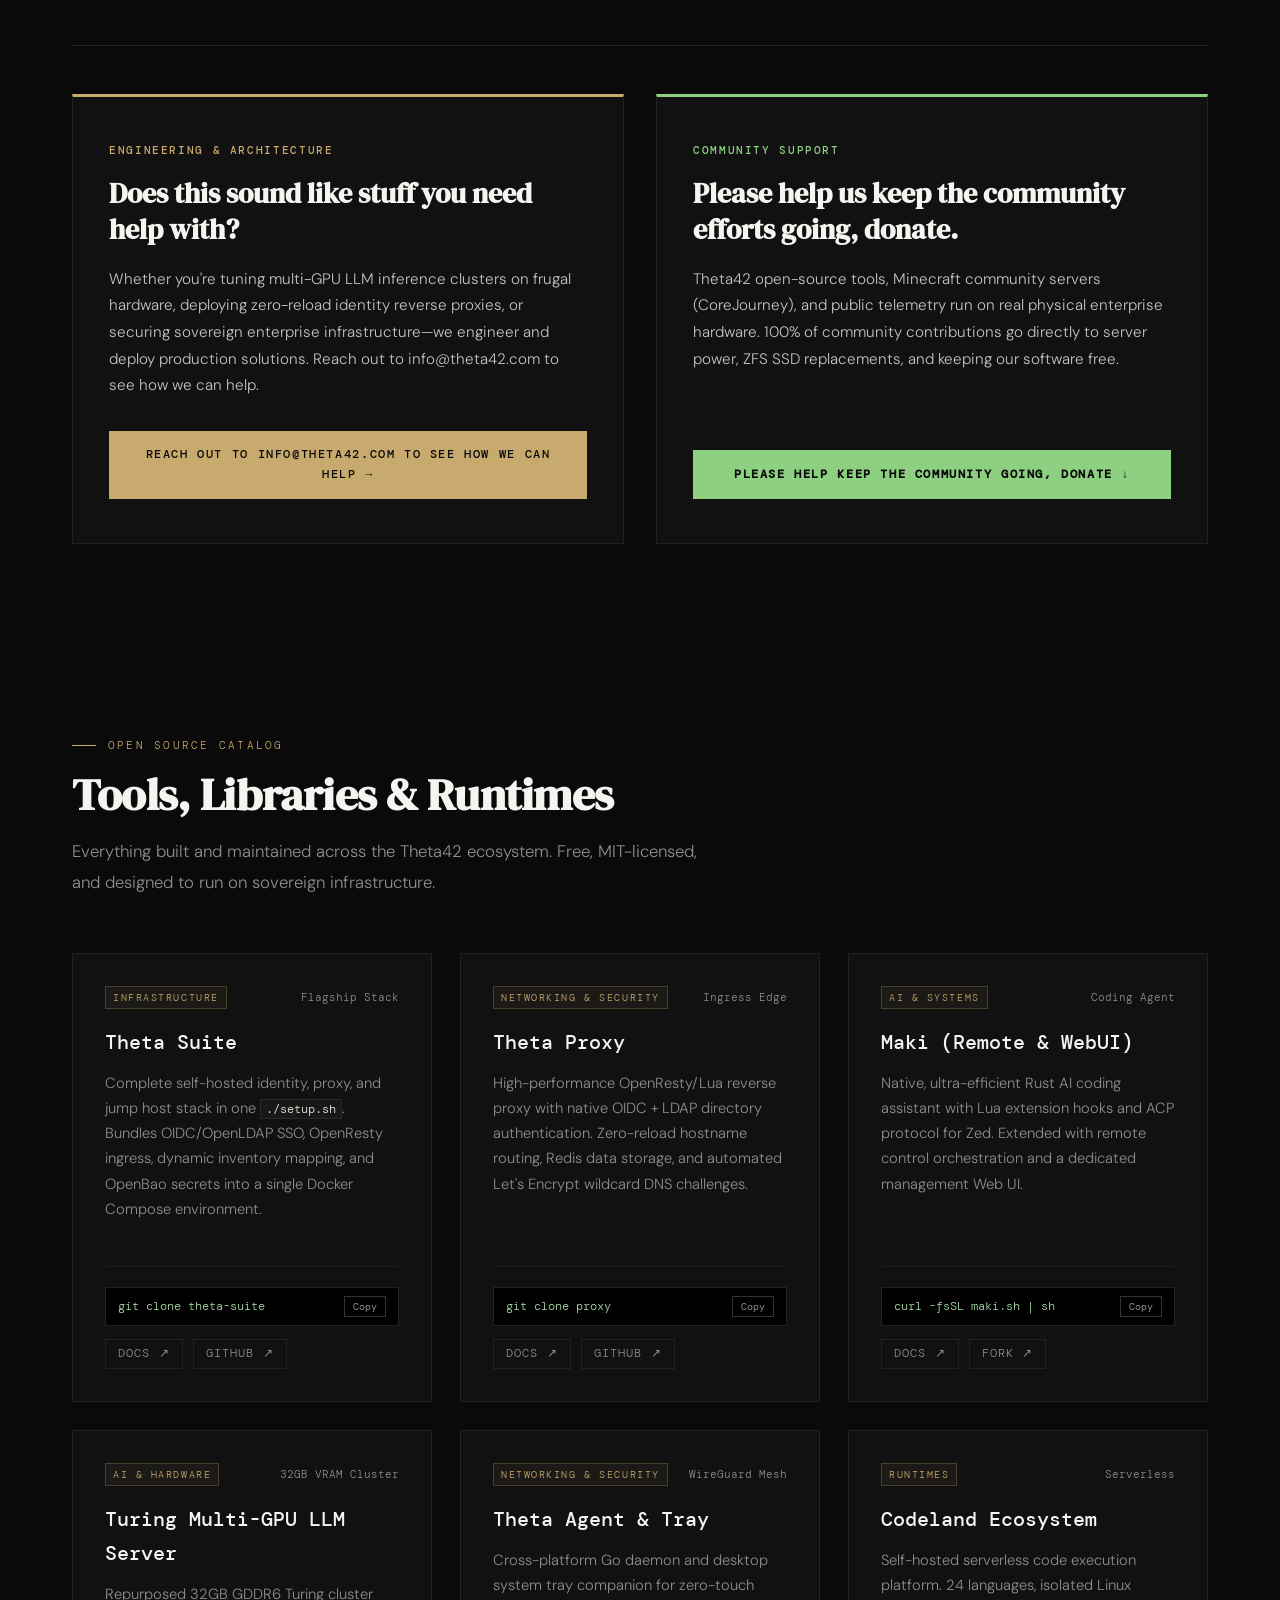
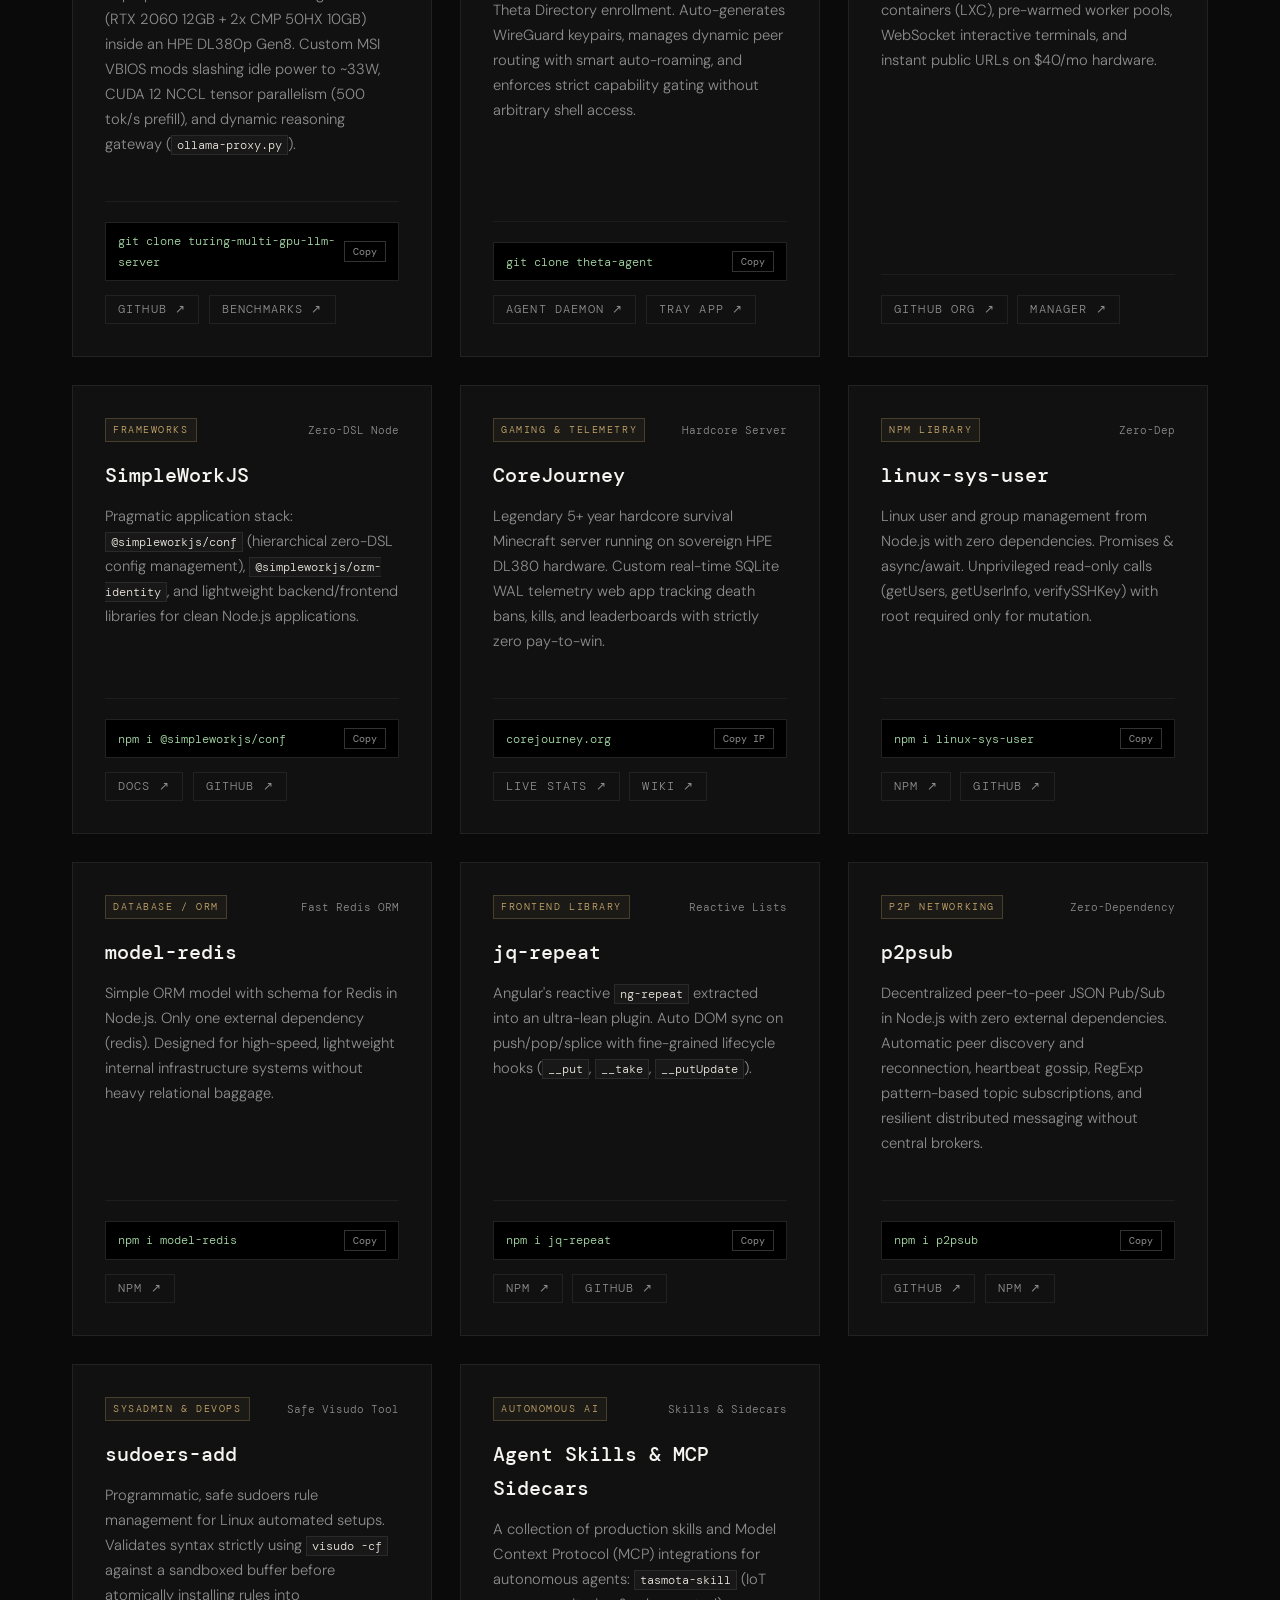
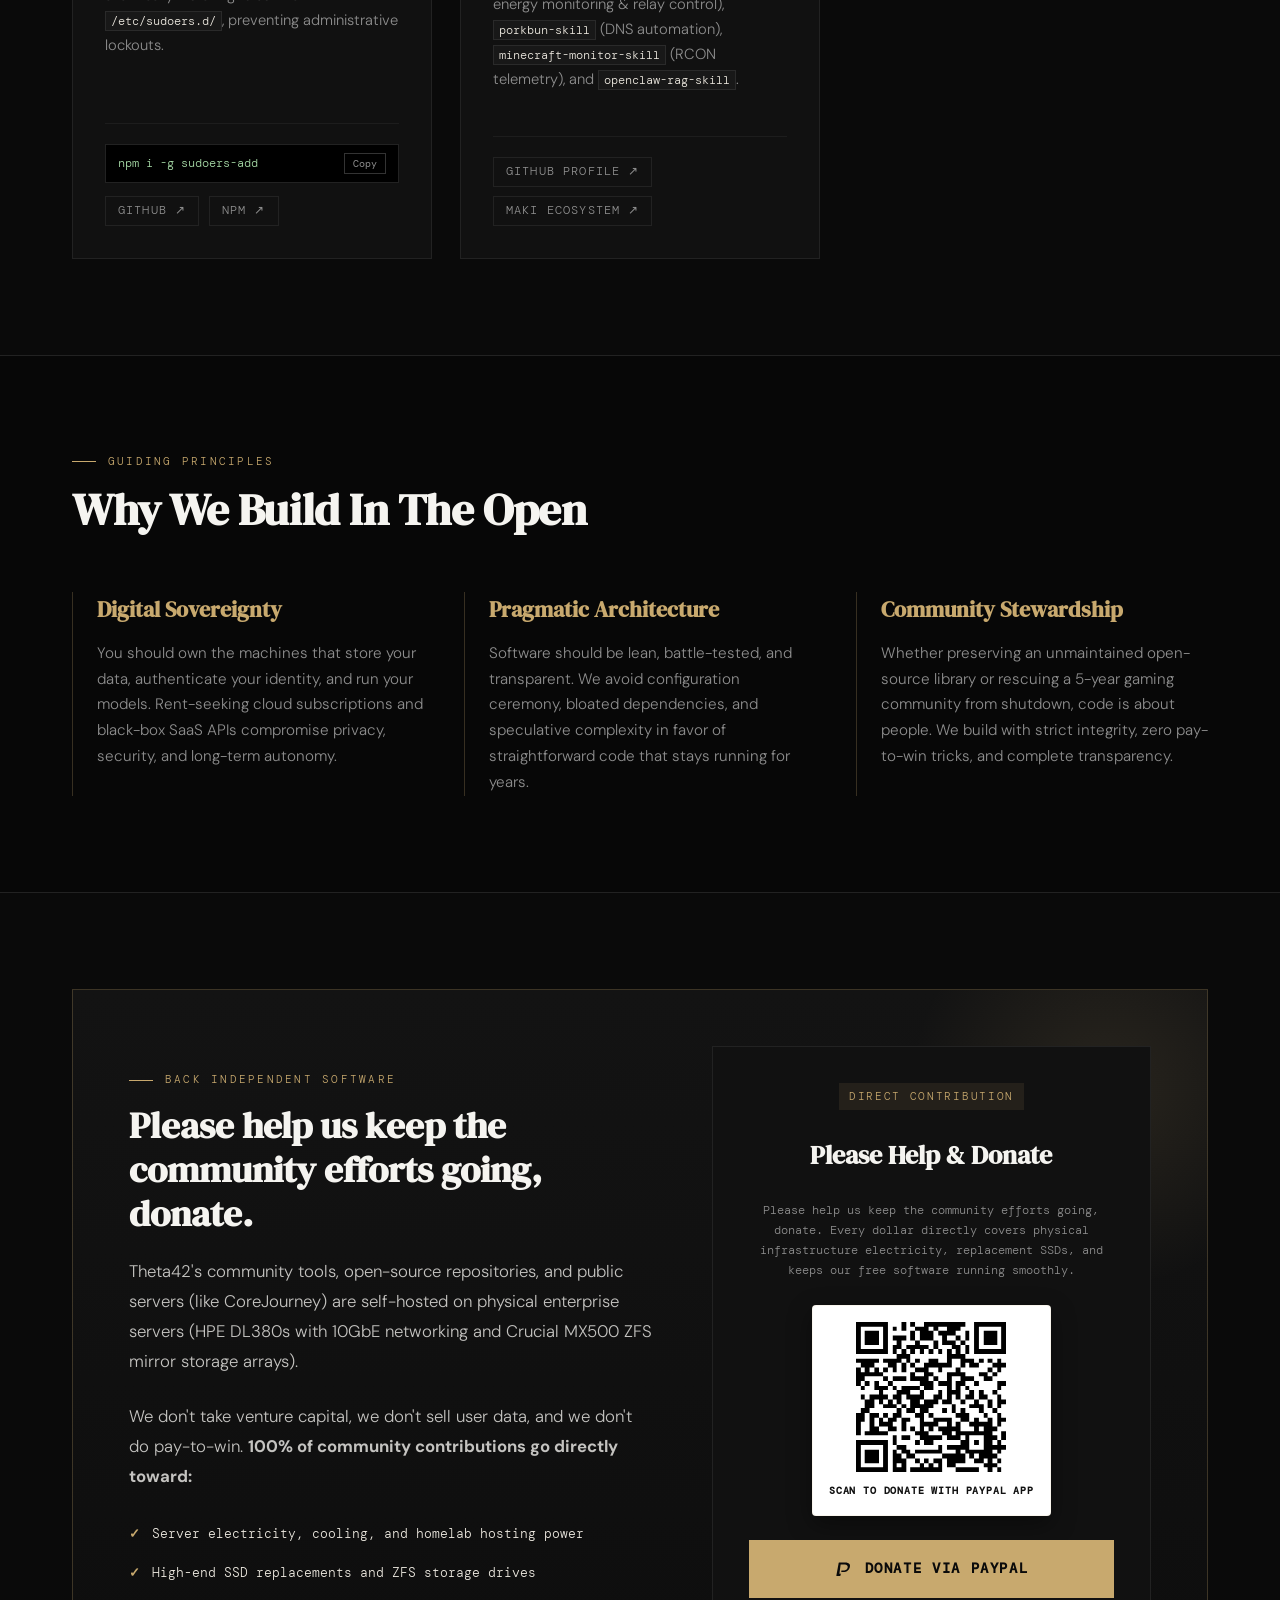
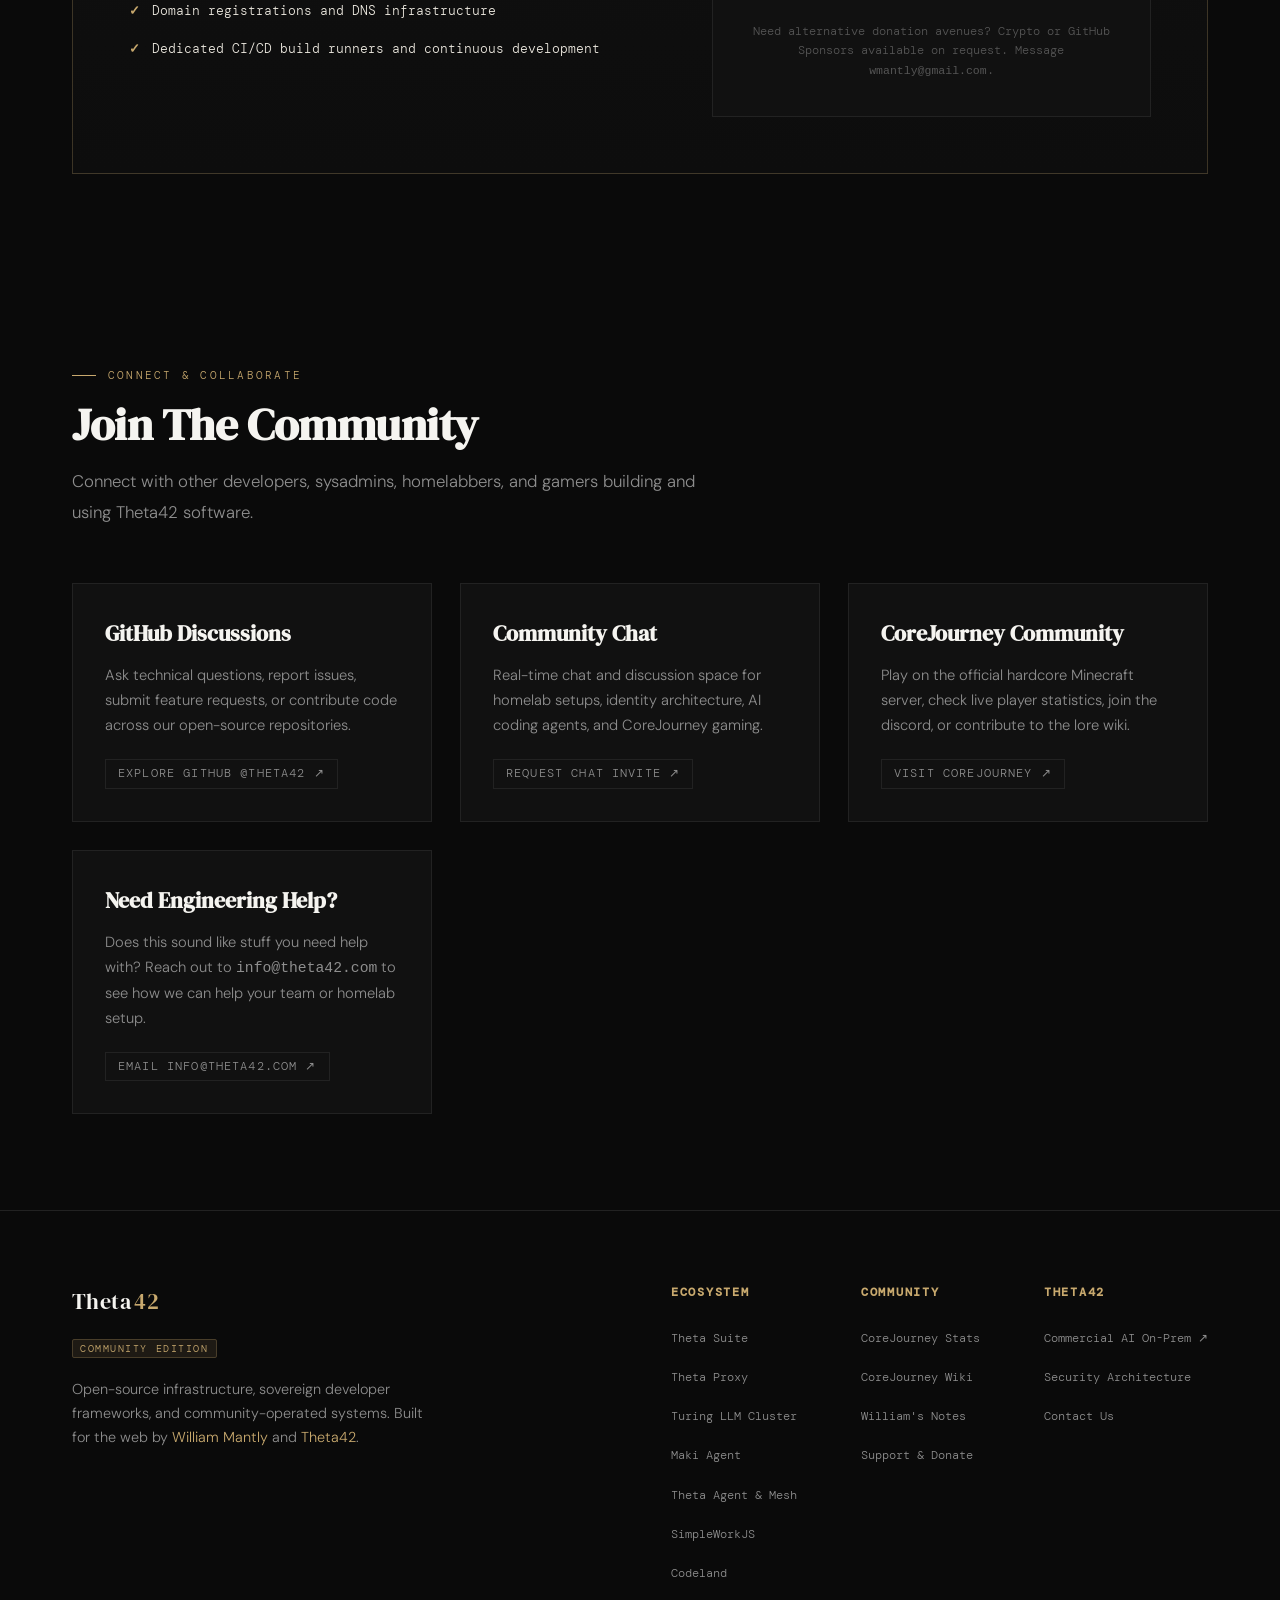
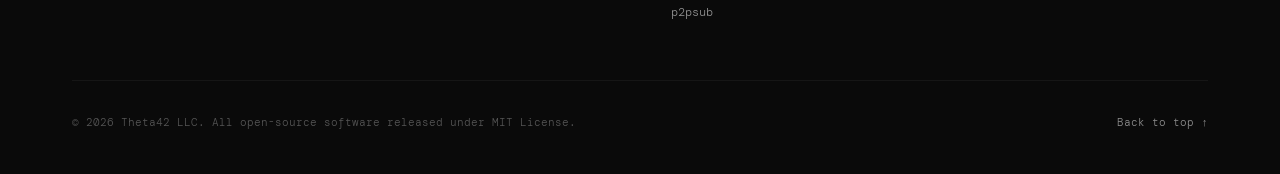
==== commit 7948577e: "feat: add calls to action for engineering help and community donations" ====
--- a/index.html
+++ b/index.html
@@ -117,8 +117,8 @@
 
       <div class="btn-group">
         <a href="#chronicle" class="btn btn-primary">Read The Chronicle ↓</a>
-        <a href="#projects" class="btn btn-ghost">Explore Projects</a>
-        <a href="#donate" class="btn btn-ghost">Support The Work</a>
+        <a href="mailto:info@theta42.com?subject=Inquiry%20via%20Theta42%20Community" class="btn btn-ghost">Need Help? Reach Out ↗</a>
+        <a href="#donate" class="btn btn-ghost">Please Help &amp; Donate ↓</a>
       </div>
 
       <div class="stats-strip">
@@ -1681,6 +1681,39 @@
         <div class="pagination-controls"></div>
         <div class="pagination-info"></div>
       </div>
+
+      <!-- DUAL ACTION CALLOUT STRIP -->
+      <div class="cta-dual-strip">
+        <div class="cta-card cta-consulting">
+          <div>
+            <div class="cta-badge">Engineering &amp; Architecture</div>
+            <h3 class="cta-title">Does this sound like stuff you need help with?</h3>
+            <p class="cta-desc">
+              Whether you're tuning multi-GPU LLM inference clusters on frugal hardware, deploying zero-reload identity reverse proxies, or securing sovereign enterprise infrastructure—we engineer and deploy production solutions. Reach out to info@theta42.com to see how we can help.
+            </p>
+          </div>
+          <div class="cta-action">
+            <a href="mailto:info@theta42.com?subject=Engineering%20%26%20Consulting%20Inquiry" class="btn btn-primary">
+              Reach out to info@theta42.com to see how we can help →
+            </a>
+          </div>
+        </div>
+
+        <div class="cta-card cta-donating">
+          <div>
+            <div class="cta-badge">Community Support</div>
+            <h3 class="cta-title">Please help us keep the community efforts going, donate.</h3>
+            <p class="cta-desc">
+              Theta42 open-source tools, Minecraft community servers (CoreJourney), and public telemetry run on real physical enterprise hardware. 100% of community contributions go directly to server power, ZFS SSD replacements, and keeping our software free.
+            </p>
+          </div>
+          <div class="cta-action">
+            <a href="#donate" class="btn btn-emerald">
+              Please help keep the community going, donate ↓
+            </a>
+          </div>
+        </div>
+      </div>
     </div>
   </section>
 
@@ -2097,7 +2130,7 @@
         <div class="donate-content">
           <div class="donate-text">
             <div class="section-eyebrow">Back Independent Software</div>
-            <h3>Keep The Hardware Powered &amp; Code Free.</h3>
+            <h3>Please help us keep the community efforts going, donate.</h3>
             <p>
               Theta42's community tools, open-source repositories, and public servers (like CoreJourney) are self-hosted on physical enterprise servers (HPE DL380s with 10GbE networking and Crucial MX500 ZFS mirror storage arrays).
             </p>
@@ -2114,9 +2147,9 @@
 
           <div class="donate-card">
             <div class="donate-badge">Direct Contribution</div>
-            <h4 style="font-family: var(--font-serif); font-size: 1.6rem;">Support Theta42</h4>
+            <h4 style="font-family: var(--font-serif); font-size: 1.6rem;">Please Help &amp; Donate</h4>
             <p class="donate-note">
-              Every dollar directly covers physical infrastructure costs and keeps our free software and community services running smoothly.
+              Please help us keep the community efforts going, donate. Every dollar directly covers physical infrastructure electricity, replacement SSDs, and keeps our free software running smoothly.
             </p>
 
             <div class="paypal-qr-wrap">
@@ -2177,6 +2210,14 @@
             Play on the official hardcore Minecraft server, check live player statistics, join the discord, or contribute to the lore wiki.
           </p>
           <a href="https://corejourney.org" target="_blank" rel="noopener" class="link-tag">Visit CoreJourney ↗</a>
+        </div>
+
+        <div class="community-card">
+          <h4>Need Engineering Help?</h4>
+          <p>
+            Does this sound like stuff you need help with? Reach out to <code>info@theta42.com</code> to see how we can help your team or homelab setup.
+          </p>
+          <a href="mailto:info@theta42.com?subject=Engineering%20Help%20Inquiry" class="link-tag">Email info@theta42.com ↗</a>
         </div>
       </div>
     </div>
--- a/style.css
+++ b/style.css
@@ -703,6 +703,104 @@
   text-transform: uppercase;
 }
 
+/* DUAL ACTION CALLOUT STRIP */
+.cta-dual-strip {
+  display: grid;
+  grid-template-columns: 1fr 1fr;
+  gap: 2rem;
+  margin-top: 4rem;
+  padding-top: 3rem;
+  border-top: 1px solid var(--border);
+}
+
+.cta-card {
+  background: var(--bg-card);
+  border: 1px solid var(--border);
+  padding: 2.75rem 2.25rem;
+  display: flex;
+  flex-direction: column;
+  justify-content: space-between;
+  position: relative;
+  transition: all 0.3s cubic-bezier(0.16, 1, 0.3, 1);
+}
+
+.cta-card:hover {
+  border-color: var(--rule);
+  transform: translateY(-2px);
+  box-shadow: 0 12px 30px rgba(0, 0, 0, 0.4);
+}
+
+.cta-card.cta-consulting {
+  border-top: 3px solid var(--accent);
+}
+
+.cta-card.cta-donating {
+  border-top: 3px solid #8ed081;
+}
+
+.cta-badge {
+  font-family: var(--font-mono);
+  font-size: 0.68rem;
+  letter-spacing: 0.15em;
+  text-transform: uppercase;
+  color: var(--accent);
+  margin-bottom: 1rem;
+  font-weight: 500;
+}
+
+.cta-card.cta-donating .cta-badge {
+  color: #8ed081;
+}
+
+.cta-title {
+  font-family: var(--font-serif);
+  font-size: 1.75rem;
+  line-height: 1.28;
+  color: var(--white);
+  margin-bottom: 1.15rem;
+}
+
+.cta-desc {
+  color: #c4c3c0;
+  font-size: 0.95rem;
+  line-height: 1.75;
+  margin-bottom: 2rem;
+  flex-grow: 1;
+}
+
+.cta-action {
+  margin-top: auto;
+}
+
+.cta-action .btn {
+  width: 100%;
+  justify-content: center;
+  text-align: center;
+}
+
+.btn-emerald {
+  background: #8ed081;
+  border-color: #8ed081;
+  color: #0a0a0a;
+  font-weight: 600;
+}
+
+.btn-emerald:hover {
+  background: transparent;
+  color: #8ed081;
+}
+
+@media (max-width: 860px) {
+  .cta-dual-strip {
+    grid-template-columns: 1fr;
+    gap: 1.75rem;
+    margin-top: 3rem;
+  }
+  .cta-card {
+    padding: 2rem 1.5rem;
+  }
+}
+
 /* PROJECTS SHOWCASE GRID */
 .projects-grid {
   display: grid;
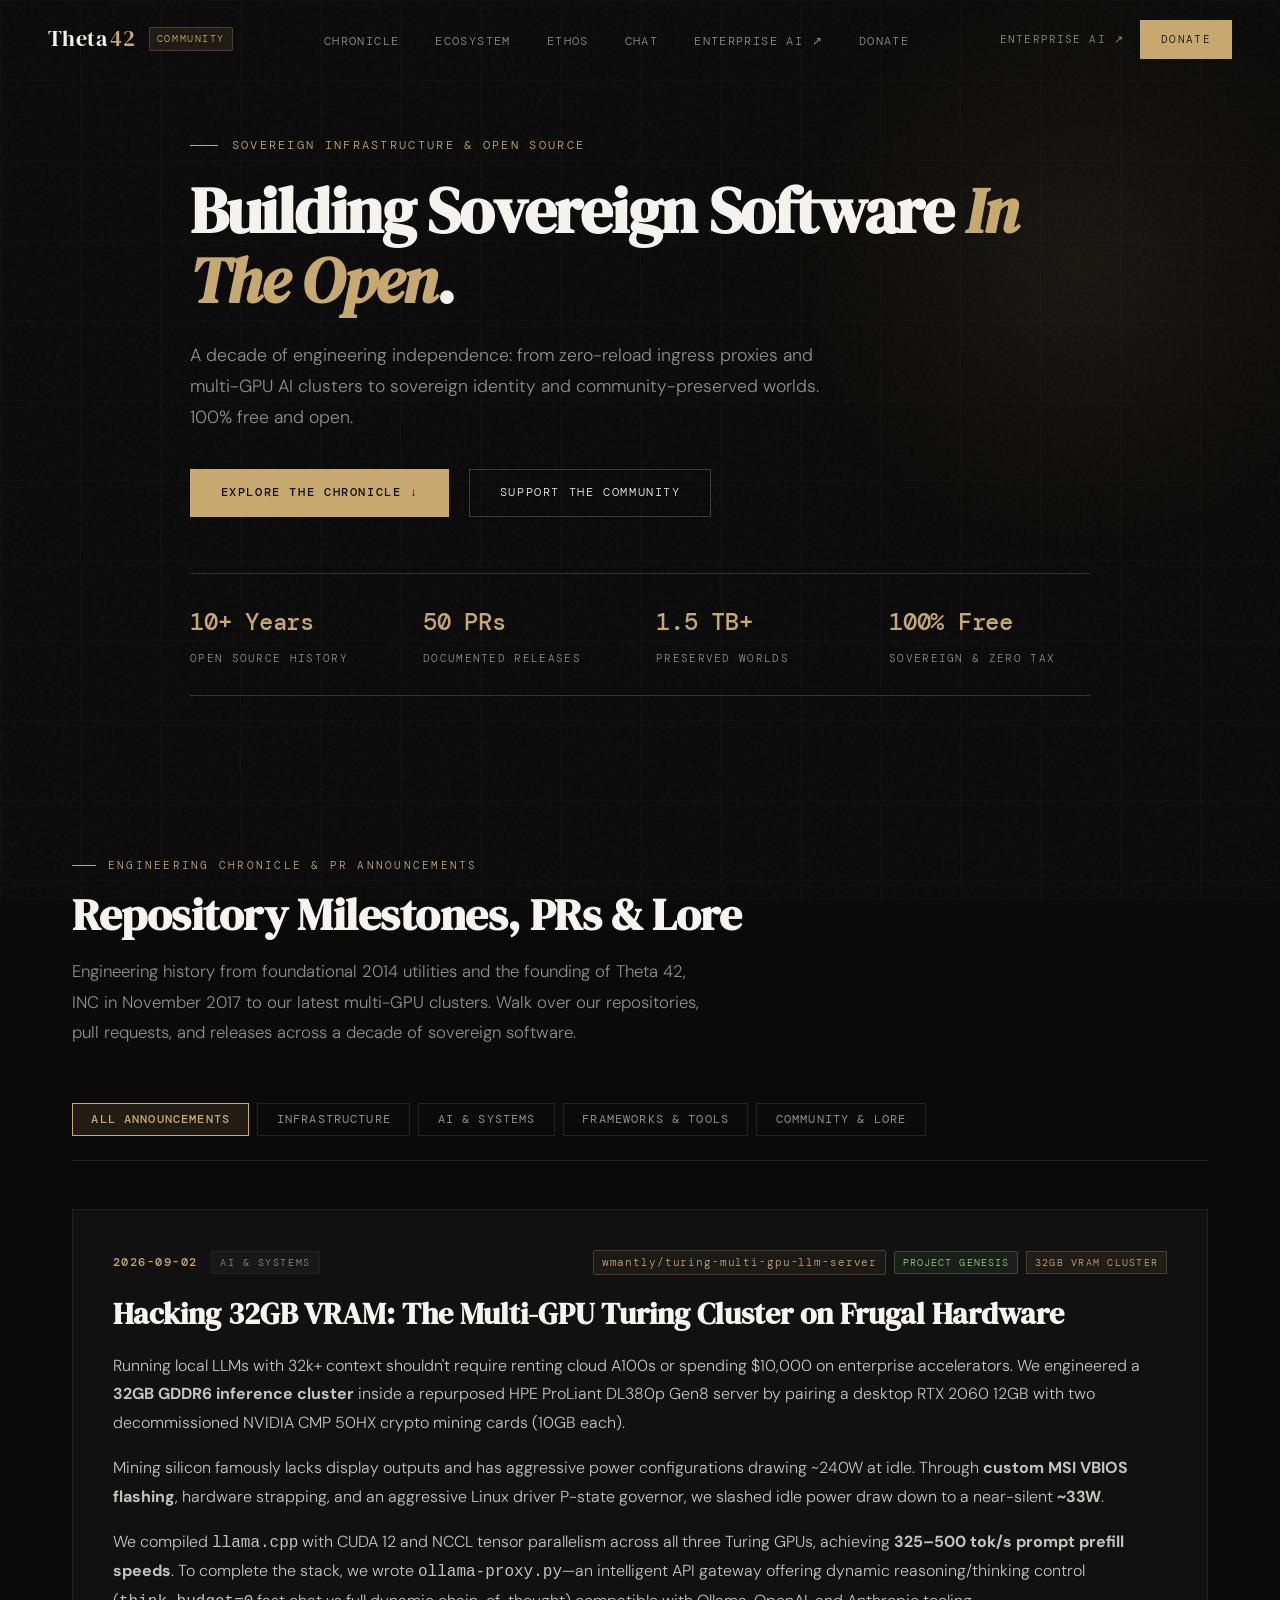
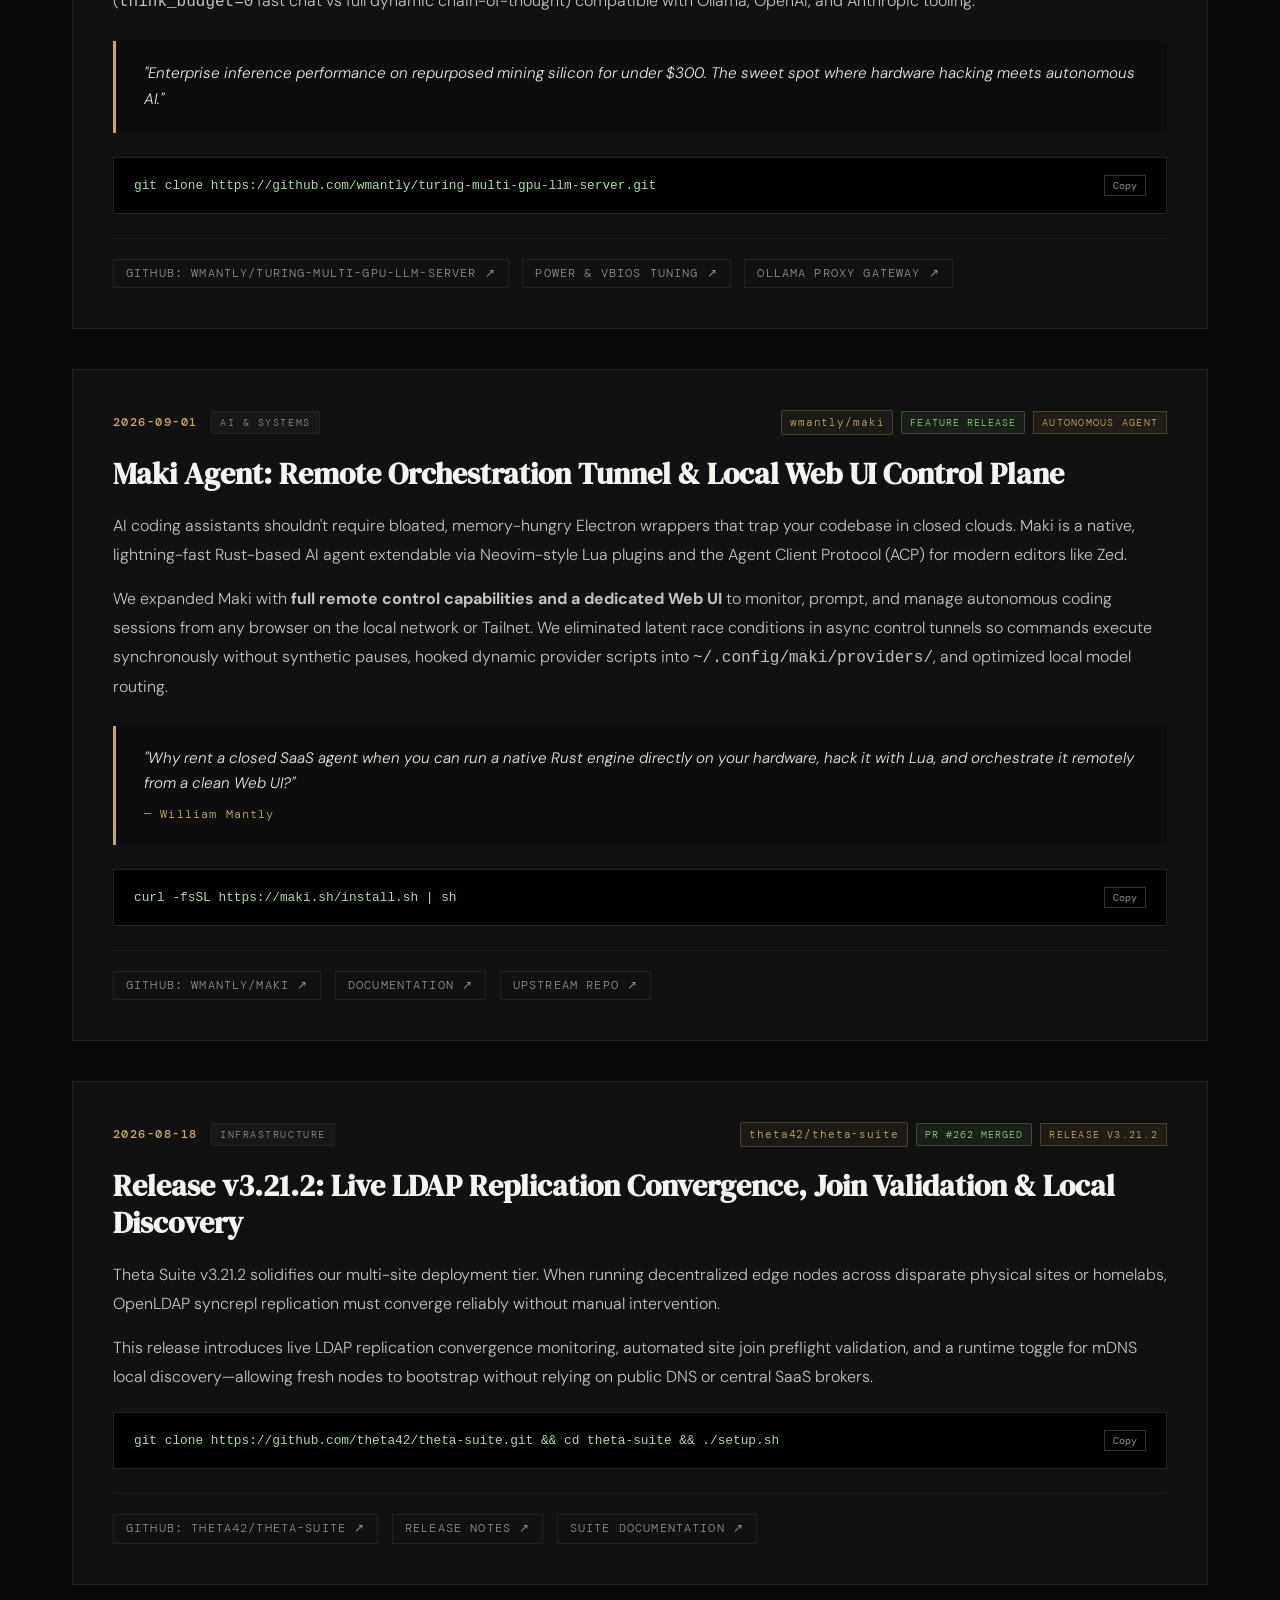
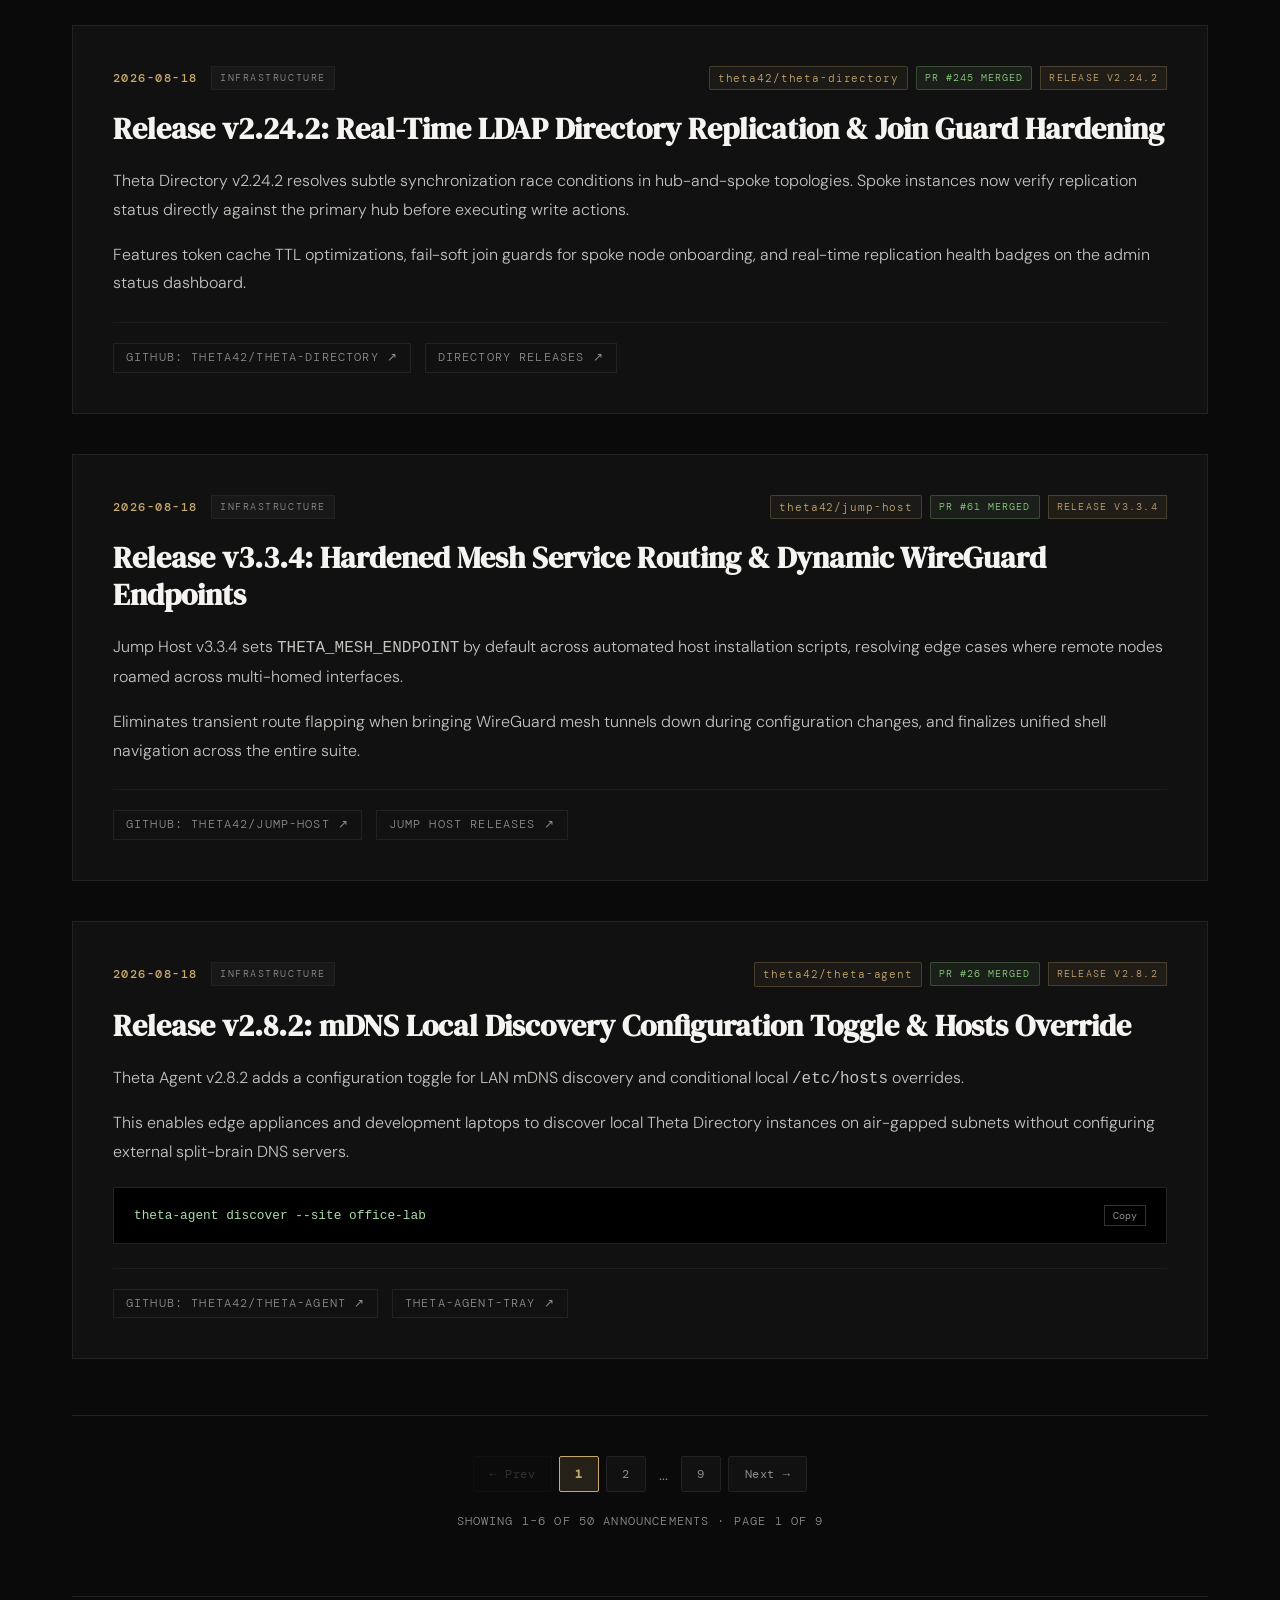
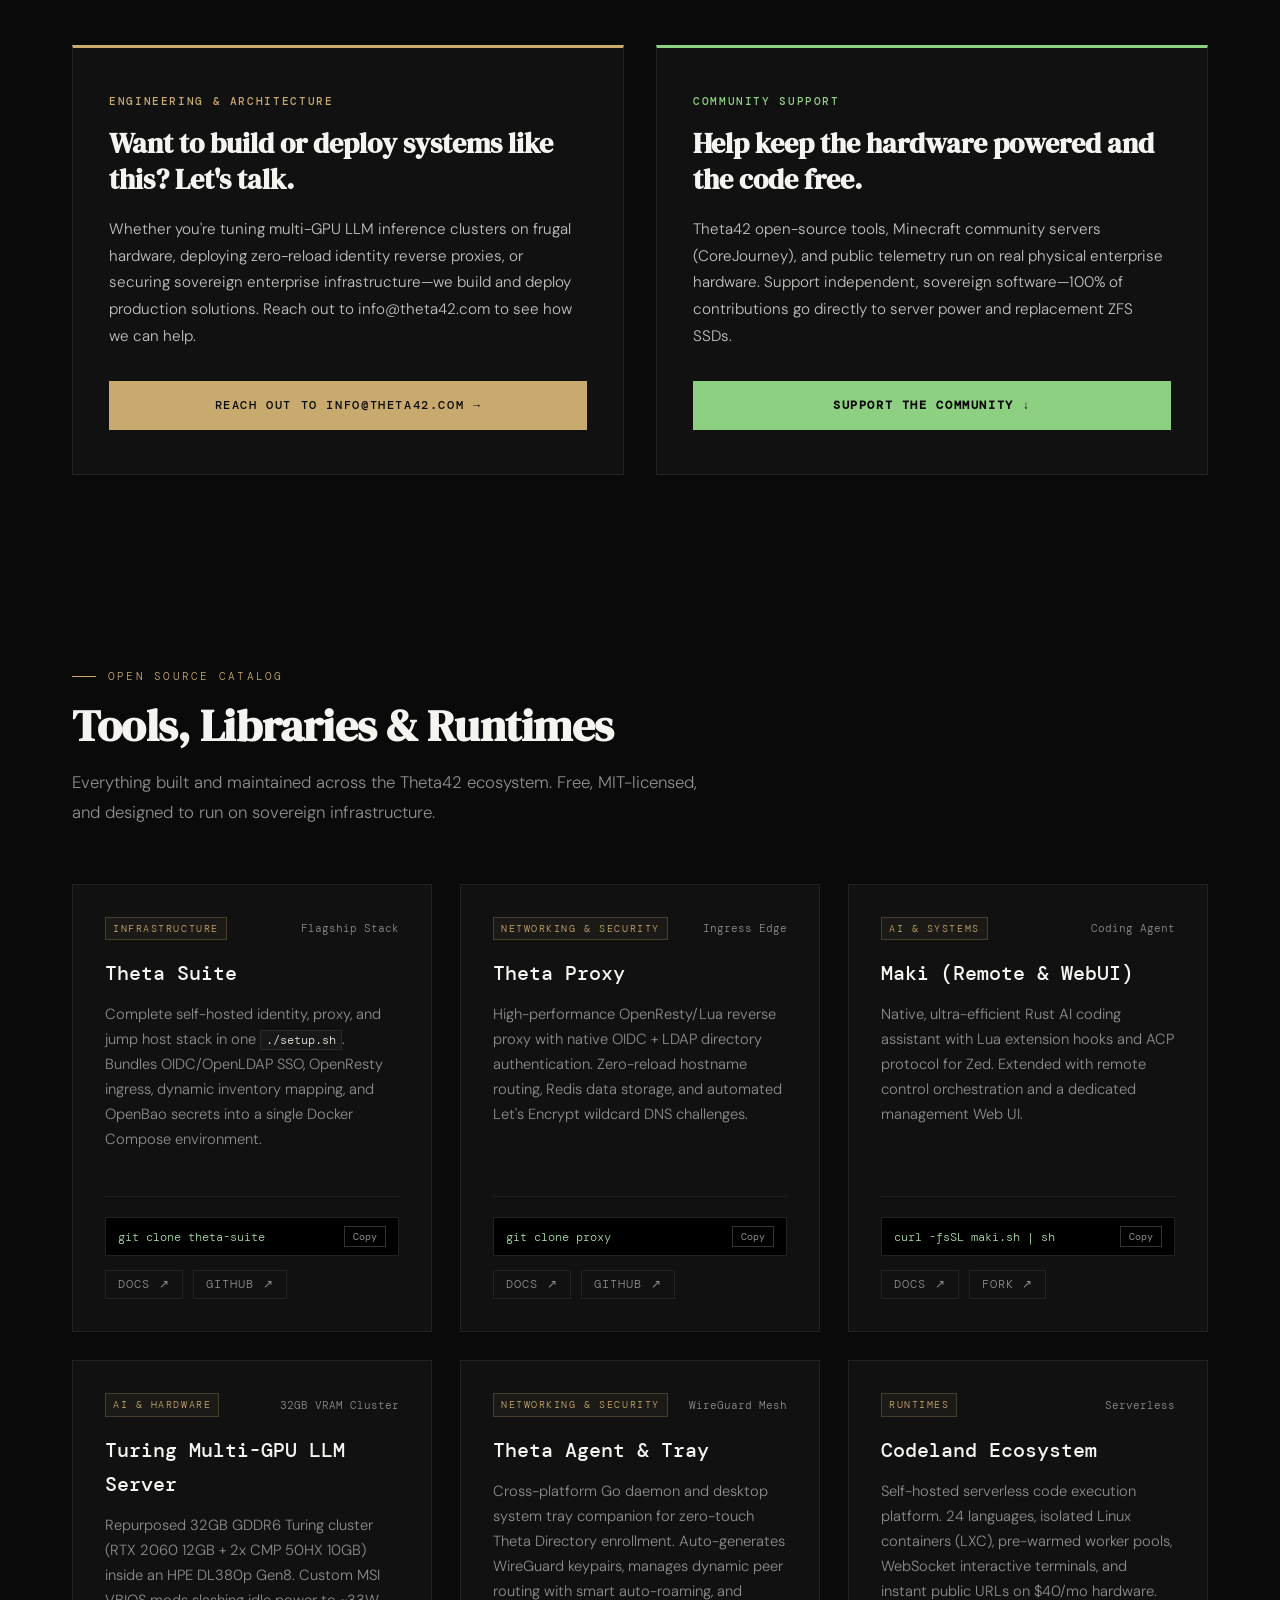
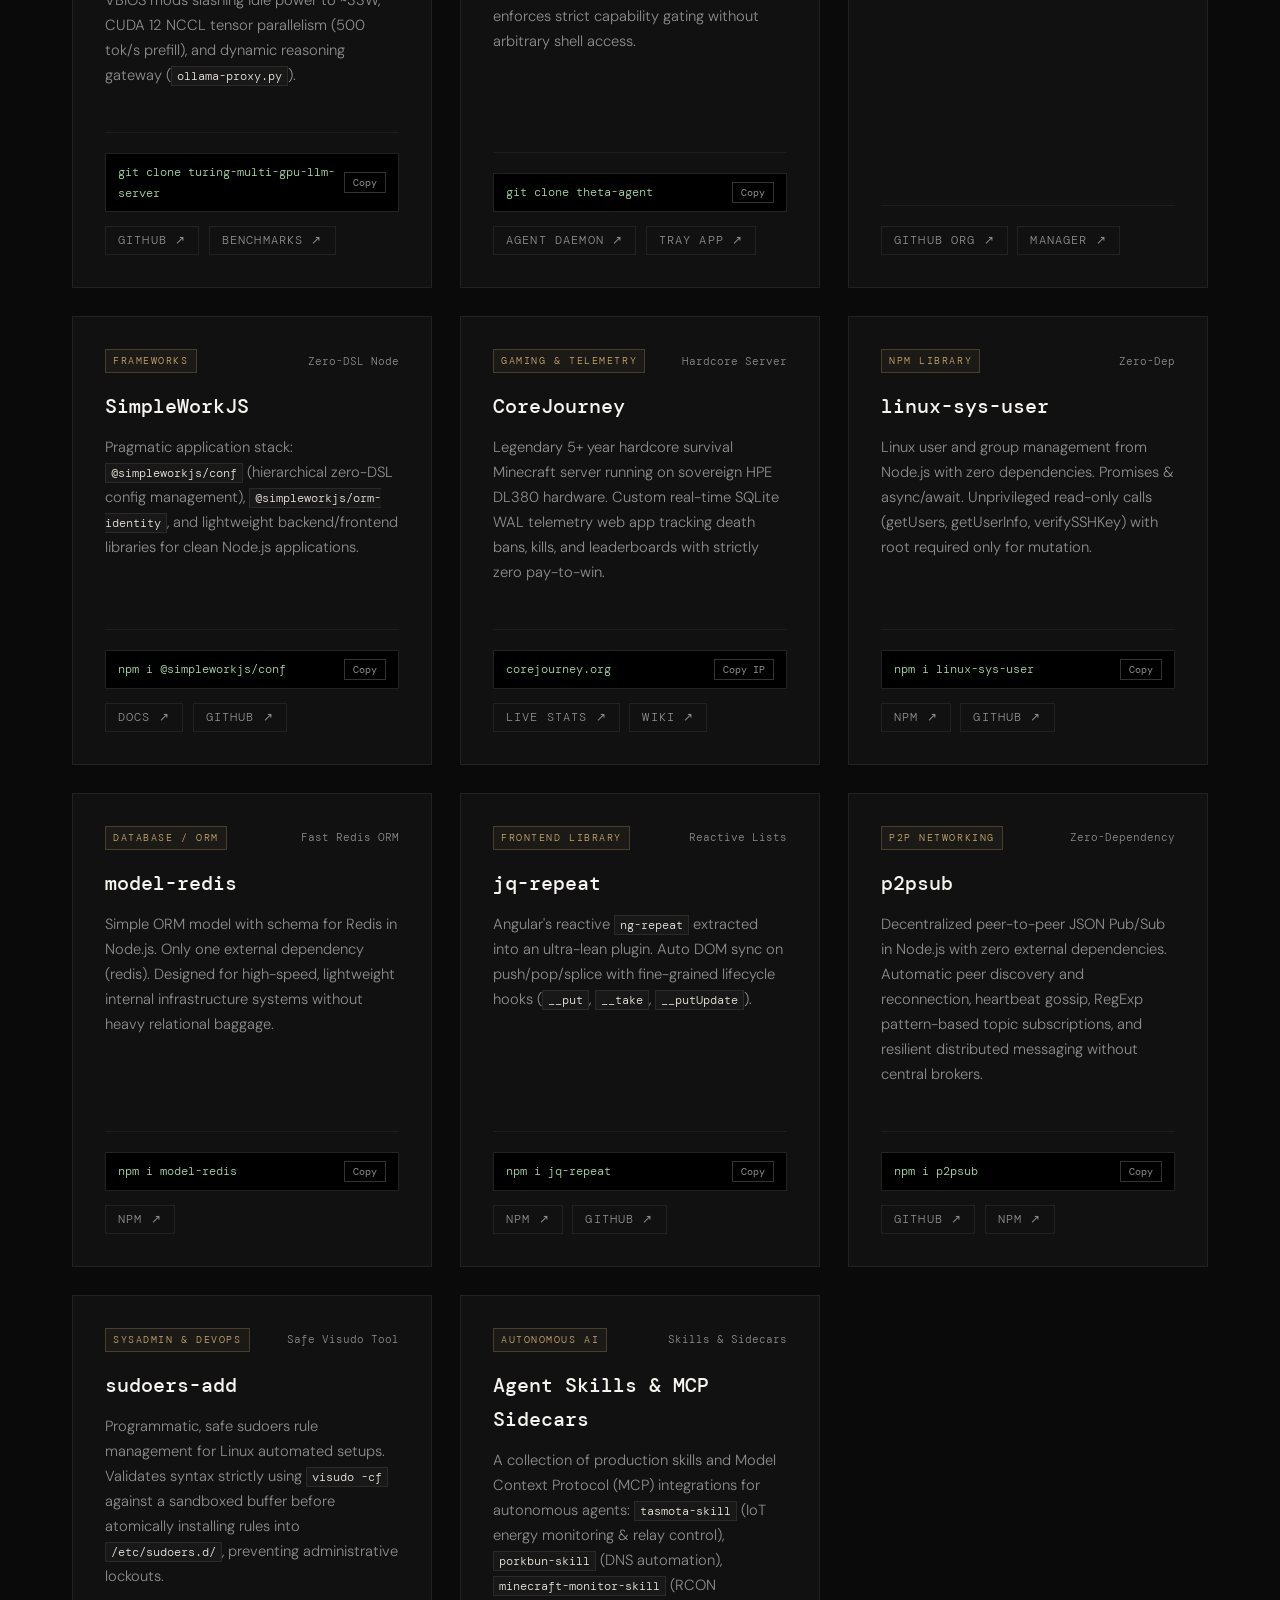
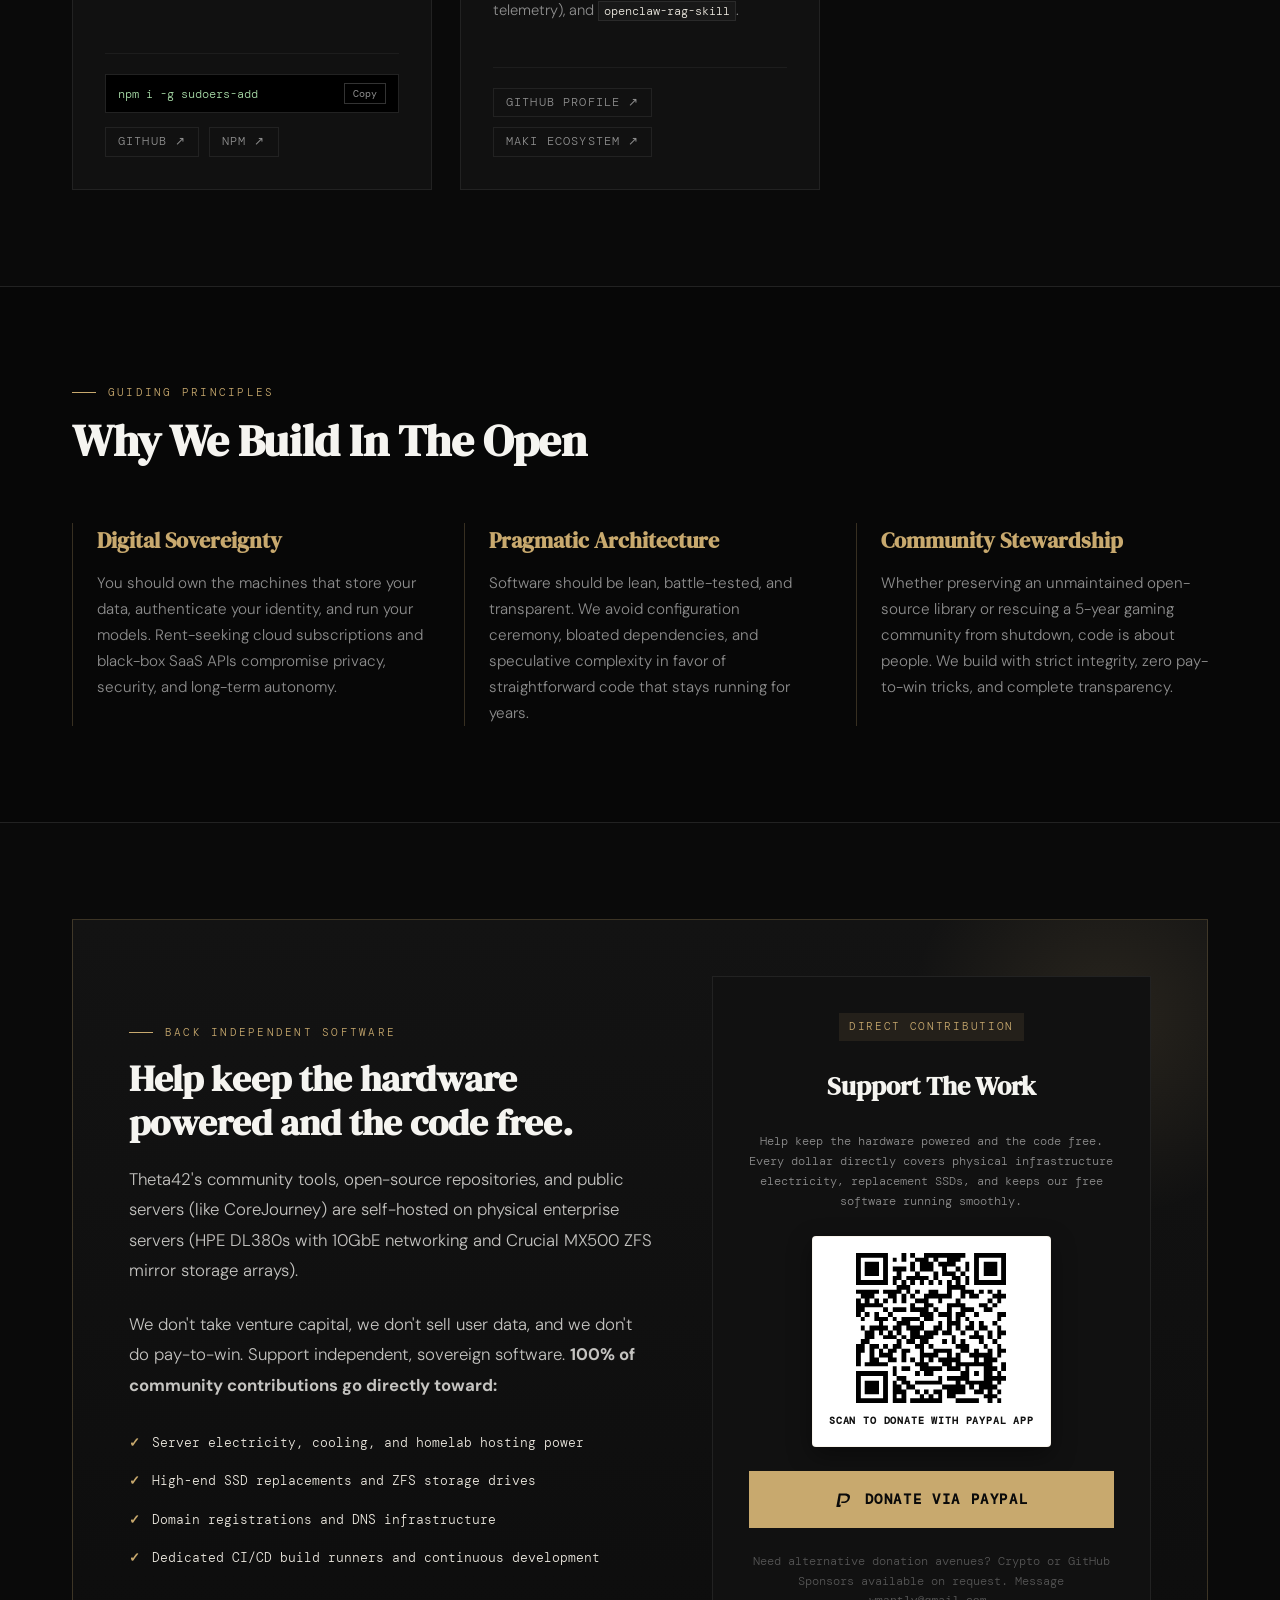
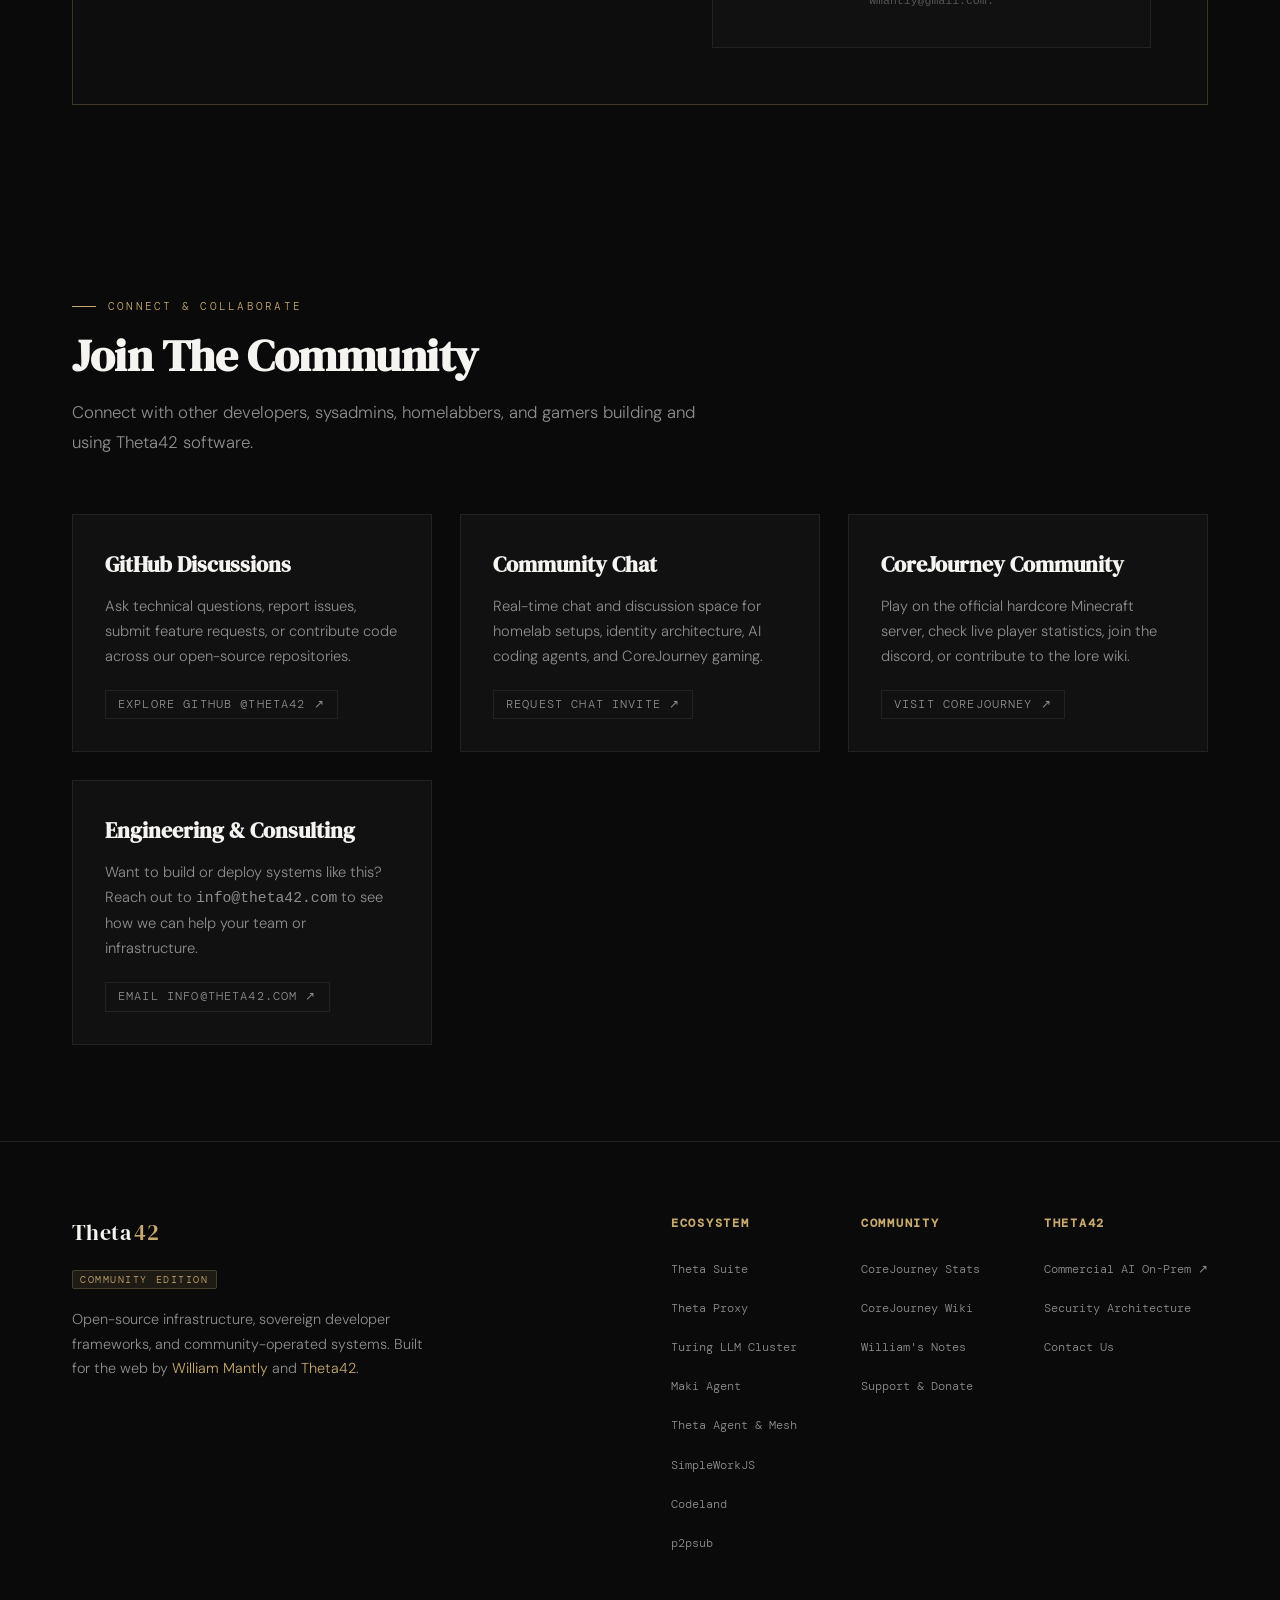
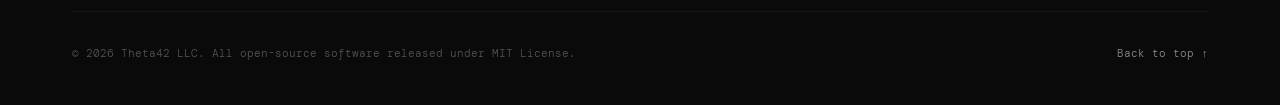
==== commit 6096d8b3: "Clean up header, streamline nav, and refine CTA language" ====
--- a/index.html
+++ b/index.html
@@ -81,15 +81,11 @@
       <li><a href="#projects">Ecosystem</a></li>
       <li><a href="#ethos">Ethos</a></li>
       <li><a href="#community">Chat</a></li>
-      <li><a href="#donate" class="active">Support</a></li>
-      <li class="mobile-only"><a href="https://william.mantly.vip/" target="_blank" rel="noopener">William's Notes ↗</a></li>
       <li class="mobile-only"><a href="https://theta42.com/" target="_blank" rel="noopener">Enterprise AI ↗</a></li>
+      <li class="mobile-only"><a href="#donate">Donate</a></li>
     </ul>
 
     <div class="nav-actions">
-      <a href="https://william.mantly.vip/" target="_blank" rel="noopener" class="nav-external">
-        William's Notes ↗
-      </a>
       <a href="https://theta42.com/" target="_blank" rel="noopener" class="nav-external">
         Enterprise AI ↗
       </a>
@@ -109,34 +105,33 @@
   <header id="hero">
     <div class="hero-glow"></div>
     <div class="container">
-      <div class="hero-eyebrow">Theta42 Open Source & Community Hub</div>
+      <div class="hero-eyebrow">Sovereign Infrastructure &amp; Open Source</div>
       <h1>Building Sovereign Software <em>In The Open</em>.</h1>
       <p class="hero-sub">
-        A decade of engineering independence: from pre-warmed container runtimes and zero-reload ingress proxies to remote-controlled AI coding agents and community-preserved worlds. Free for developers, homelabbers, and humans.
+        A decade of engineering independence: from zero-reload ingress proxies and multi-GPU AI clusters to sovereign identity and community-preserved worlds. 100% free and open.
       </p>
 
       <div class="btn-group">
-        <a href="#chronicle" class="btn btn-primary">Read The Chronicle ↓</a>
-        <a href="mailto:info@theta42.com?subject=Inquiry%20via%20Theta42%20Community" class="btn btn-ghost">Need Help? Reach Out ↗</a>
-        <a href="#donate" class="btn btn-ghost">Please Help &amp; Donate ↓</a>
+        <a href="#chronicle" class="btn btn-primary">Explore The Chronicle ↓</a>
+        <a href="#donate" class="btn btn-ghost">Support The Community</a>
       </div>
 
       <div class="stats-strip">
         <div class="stat-item">
           <div class="stat-num">10+ Years</div>
-          <div class="stat-label">Open Source Work</div>
+          <div class="stat-label">Open Source History</div>
+        </div>
+        <div class="stat-item">
+          <div class="stat-num">50 PRs</div>
+          <div class="stat-label">Documented Releases</div>
         </div>
         <div class="stat-item">
           <div class="stat-num">1.5 TB+</div>
-          <div class="stat-label">Preserved History</div>
+          <div class="stat-label">Preserved Worlds</div>
         </div>
         <div class="stat-item">
-          <div class="stat-num">0% Pay-To-Win</div>
-          <div class="stat-label">Zero API Taxes</div>
-        </div>
-        <div class="stat-item">
-          <div class="stat-num">100% Sovereign</div>
-          <div class="stat-label">Air-Gappable & Free</div>
+          <div class="stat-num">100% Free</div>
+          <div class="stat-label">Sovereign &amp; Zero Tax</div>
         </div>
       </div>
     </div>
@@ -1687,14 +1682,14 @@
         <div class="cta-card cta-consulting">
           <div>
             <div class="cta-badge">Engineering &amp; Architecture</div>
-            <h3 class="cta-title">Does this sound like stuff you need help with?</h3>
+            <h3 class="cta-title">Want to build or deploy systems like this? Let's talk.</h3>
             <p class="cta-desc">
-              Whether you're tuning multi-GPU LLM inference clusters on frugal hardware, deploying zero-reload identity reverse proxies, or securing sovereign enterprise infrastructure—we engineer and deploy production solutions. Reach out to info@theta42.com to see how we can help.
+              Whether you're tuning multi-GPU LLM inference clusters on frugal hardware, deploying zero-reload identity reverse proxies, or securing sovereign enterprise infrastructure—we build and deploy production solutions. Reach out to info@theta42.com to see how we can help.
             </p>
           </div>
           <div class="cta-action">
             <a href="mailto:info@theta42.com?subject=Engineering%20%26%20Consulting%20Inquiry" class="btn btn-primary">
-              Reach out to info@theta42.com to see how we can help →
+              Reach out to info@theta42.com →
             </a>
           </div>
         </div>
@@ -1702,14 +1697,14 @@
         <div class="cta-card cta-donating">
           <div>
             <div class="cta-badge">Community Support</div>
-            <h3 class="cta-title">Please help us keep the community efforts going, donate.</h3>
+            <h3 class="cta-title">Help keep the hardware powered and the code free.</h3>
             <p class="cta-desc">
-              Theta42 open-source tools, Minecraft community servers (CoreJourney), and public telemetry run on real physical enterprise hardware. 100% of community contributions go directly to server power, ZFS SSD replacements, and keeping our software free.
+              Theta42 open-source tools, Minecraft community servers (CoreJourney), and public telemetry run on real physical enterprise hardware. Support independent, sovereign software—100% of contributions go directly to server power and replacement ZFS SSDs.
             </p>
           </div>
           <div class="cta-action">
             <a href="#donate" class="btn btn-emerald">
-              Please help keep the community going, donate ↓
+              Support The Community ↓
             </a>
           </div>
         </div>
@@ -2130,12 +2125,12 @@
         <div class="donate-content">
           <div class="donate-text">
             <div class="section-eyebrow">Back Independent Software</div>
-            <h3>Please help us keep the community efforts going, donate.</h3>
+            <h3>Help keep the hardware powered and the code free.</h3>
             <p>
               Theta42's community tools, open-source repositories, and public servers (like CoreJourney) are self-hosted on physical enterprise servers (HPE DL380s with 10GbE networking and Crucial MX500 ZFS mirror storage arrays).
             </p>
             <p>
-              We don't take venture capital, we don't sell user data, and we don't do pay-to-win. <strong>100% of community contributions go directly toward:</strong>
+              We don't take venture capital, we don't sell user data, and we don't do pay-to-win. Support independent, sovereign software. <strong>100% of community contributions go directly toward:</strong>
             </p>
             <ul class="donate-reasons">
               <li>Server electricity, cooling, and homelab hosting power</li>
@@ -2147,9 +2142,9 @@
 
           <div class="donate-card">
             <div class="donate-badge">Direct Contribution</div>
-            <h4 style="font-family: var(--font-serif); font-size: 1.6rem;">Please Help &amp; Donate</h4>
+            <h4 style="font-family: var(--font-serif); font-size: 1.6rem;">Support The Work</h4>
             <p class="donate-note">
-              Please help us keep the community efforts going, donate. Every dollar directly covers physical infrastructure electricity, replacement SSDs, and keeps our free software running smoothly.
+              Help keep the hardware powered and the code free. Every dollar directly covers physical infrastructure electricity, replacement SSDs, and keeps our free software running smoothly.
             </p>
 
             <div class="paypal-qr-wrap">
@@ -2213,9 +2208,9 @@
         </div>
 
         <div class="community-card">
-          <h4>Need Engineering Help?</h4>
+          <h4>Engineering &amp; Consulting</h4>
           <p>
-            Does this sound like stuff you need help with? Reach out to <code>info@theta42.com</code> to see how we can help your team or homelab setup.
+            Want to build or deploy systems like this? Reach out to <code>info@theta42.com</code> to see how we can help your team or infrastructure.
           </p>
           <a href="mailto:info@theta42.com?subject=Engineering%20Help%20Inquiry" class="link-tag">Email info@theta42.com ↗</a>
         </div>
--- a/style.css
+++ b/style.css
@@ -208,24 +208,24 @@
 
 /* HERO SECTION */
 #hero {
-  min-height: 90vh;
+  min-height: 80vh;
   display: flex;
   flex-direction: column;
   justify-content: center;
-  padding-top: 8rem;
-  padding-bottom: 5rem;
+  padding-top: 8.5rem;
+  padding-bottom: 4rem;
   position: relative;
   overflow: hidden;
 }
 
 .hero-glow {
   position: absolute;
-  width: 650px;
-  height: 650px;
-  right: -120px;
-  top: 40%;
+  width: 600px;
+  height: 600px;
+  right: -100px;
+  top: 35%;
   transform: translateY(-50%);
-  background: radial-gradient(circle, rgba(200, 169, 110, 0.09) 0%, transparent 70%);
+  background: radial-gradient(circle, rgba(200, 169, 110, 0.08) 0%, transparent 70%);
   pointer-events: none;
   z-index: 1;
 }
@@ -236,7 +236,7 @@
   letter-spacing: 0.2em;
   text-transform: uppercase;
   color: var(--accent);
-  margin-bottom: 1.5rem;
+  margin-bottom: 1.25rem;
   display: flex;
   align-items: center;
   gap: 0.85rem;
@@ -246,18 +246,18 @@
 .hero-eyebrow::before {
   content: '';
   display: block;
-  width: 32px;
+  width: 28px;
   height: 1px;
   background: var(--accent);
 }
 
 h1 {
   font-family: var(--font-serif);
-  font-size: clamp(2.8rem, 5.5vw, 5.2rem);
-  line-height: 1.08;
+  font-size: clamp(2.6rem, 5vw, 4.8rem);
+  line-height: 1.1;
   letter-spacing: -0.02em;
-  margin-bottom: 1.75rem;
-  max-width: 950px;
+  margin-bottom: 1.5rem;
+  max-width: 900px;
 }
 
 h1 em {
@@ -266,11 +266,11 @@
 }
 
 .hero-sub {
-  font-size: 1.15rem;
-  color: var(--subtle);
-  max-width: 680px;
-  line-height: 1.8;
-  margin-bottom: 2.75rem;
+  font-size: 1.1rem;
+  color: var(--subtle);
+  max-width: 660px;
+  line-height: 1.75;
+  margin-bottom: 2.25rem;
 }
 
 .btn-group {
@@ -285,7 +285,7 @@
   display: inline-flex;
   align-items: center;
   gap: 0.5rem;
-  padding: 0.85rem 2rem;
+  padding: 0.85rem 1.85rem;
   font-family: var(--font-mono);
   font-size: 0.72rem;
   letter-spacing: 0.14em;
@@ -321,34 +321,35 @@
   background: rgba(200, 169, 110, 0.05);
 }
 
-/* QUICK STATS BAR */
+/* QUICK STATS BAR - Clean, airy rule-separated metrics */
 .stats-strip {
   display: grid;
-  grid-template-columns: repeat(auto-fit, minmax(200px, 1fr));
-  gap: 1.5rem;
-  padding: 1.5rem 2rem;
-  background: var(--bg-card);
-  border: 1px solid var(--border);
-  border-left: 3px solid var(--accent);
+  grid-template-columns: repeat(4, 1fr);
+  gap: 2rem;
+  padding: 1.75rem 0;
+  background: transparent;
+  border-top: 1px solid var(--rule);
+  border-bottom: 1px solid var(--rule);
 }
 
 .stat-item {
   display: flex;
   flex-direction: column;
-  gap: 0.25rem;
+  gap: 0.35rem;
 }
 
 .stat-num {
   font-family: var(--font-mono);
-  font-size: 1.4rem;
+  font-size: 1.5rem;
   font-weight: 500;
   color: var(--accent);
+  letter-spacing: -0.01em;
 }
 
 .stat-label {
   font-family: var(--font-mono);
-  font-size: 0.7rem;
-  letter-spacing: 0.1em;
+  font-size: 0.68rem;
+  letter-spacing: 0.12em;
   text-transform: uppercase;
   color: var(--subtle);
 }
@@ -1221,7 +1222,11 @@
 /* RESPONSIVE */
 @media (max-width: 992px) {
   nav {
-    padding: 1.25rem 2rem;
+    padding: 1.1rem 2rem;
+  }
+  .stats-strip {
+    grid-template-columns: repeat(2, 1fr);
+    gap: 1.5rem;
   }
   .donate-content {
     grid-template-columns: 1fr;
@@ -1278,8 +1283,9 @@
     padding: 1.25rem;
   }
   .stats-strip {
-    grid-template-columns: 1fr;
-    padding: 1.25rem;
+    grid-template-columns: repeat(2, 1fr);
+    gap: 1.25rem;
+    padding: 1.25rem 0;
   }
   .chronicle-meta {
     flex-direction: column;
